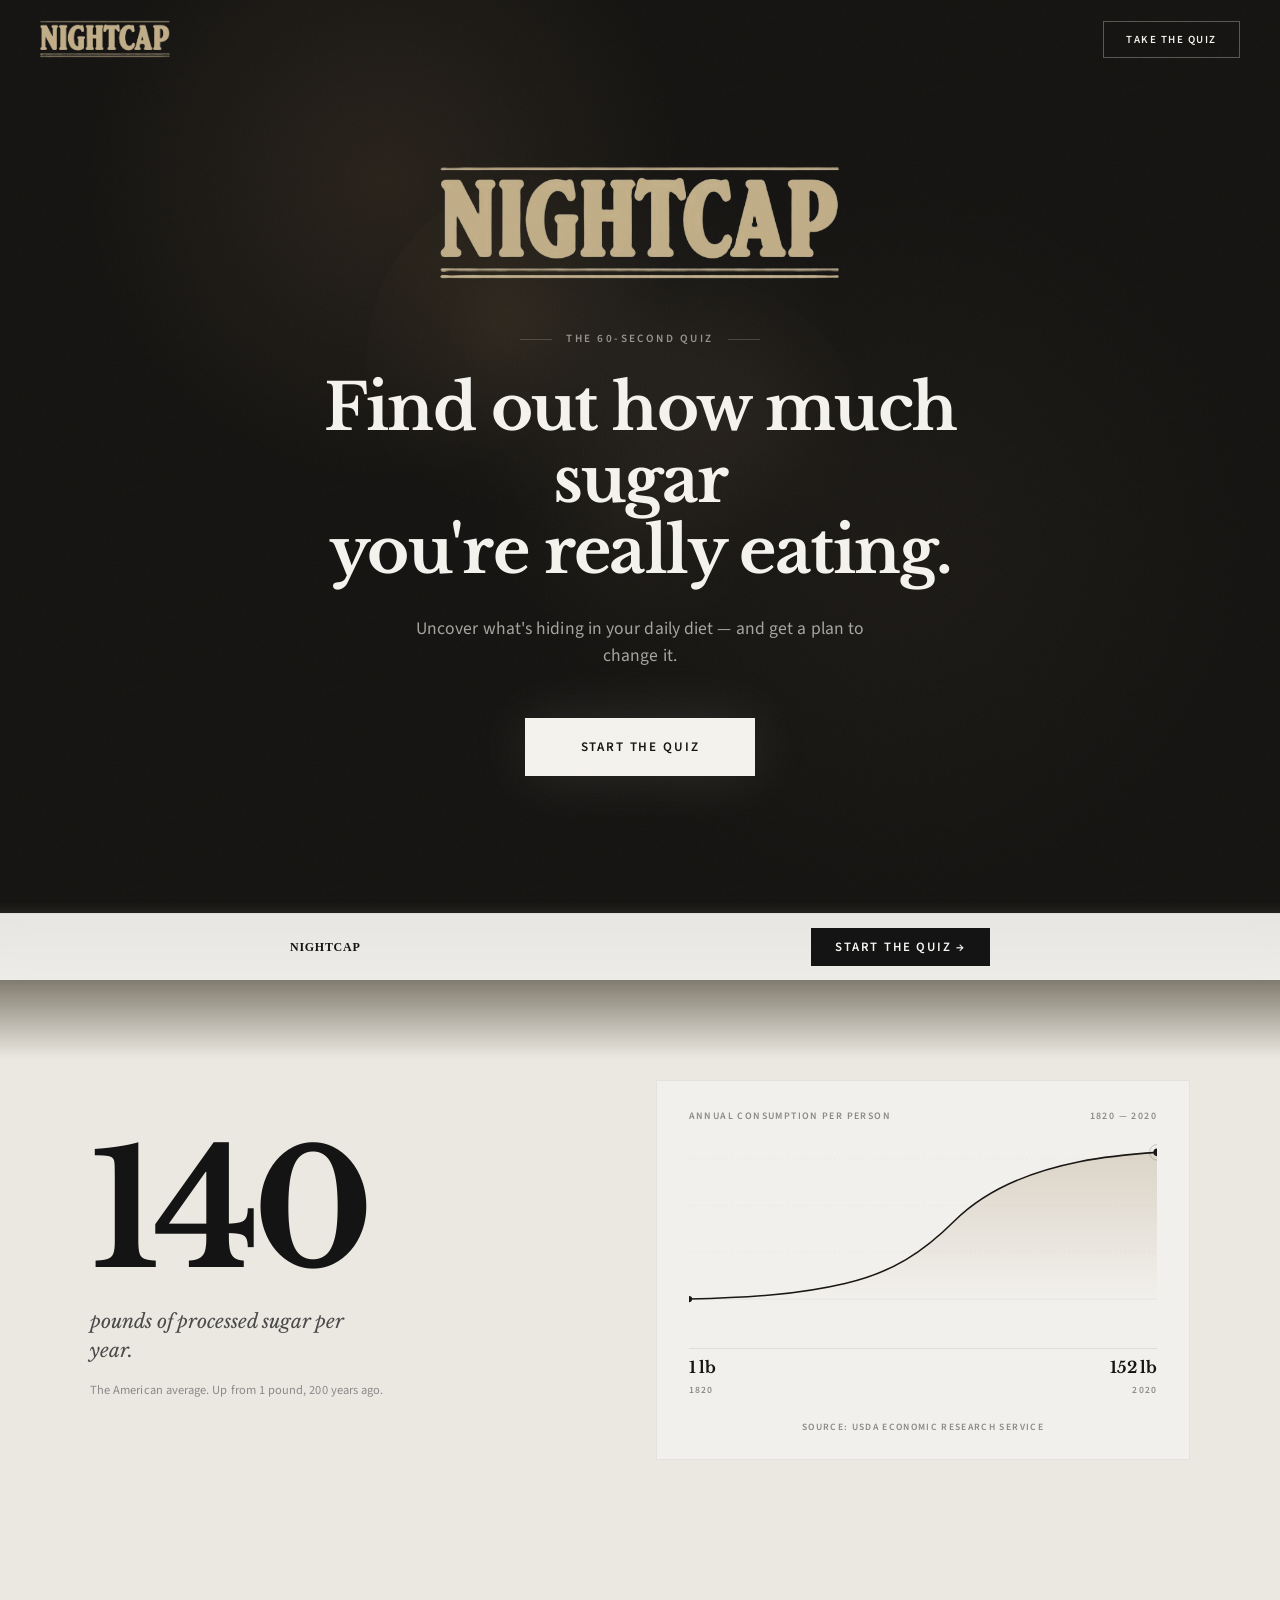
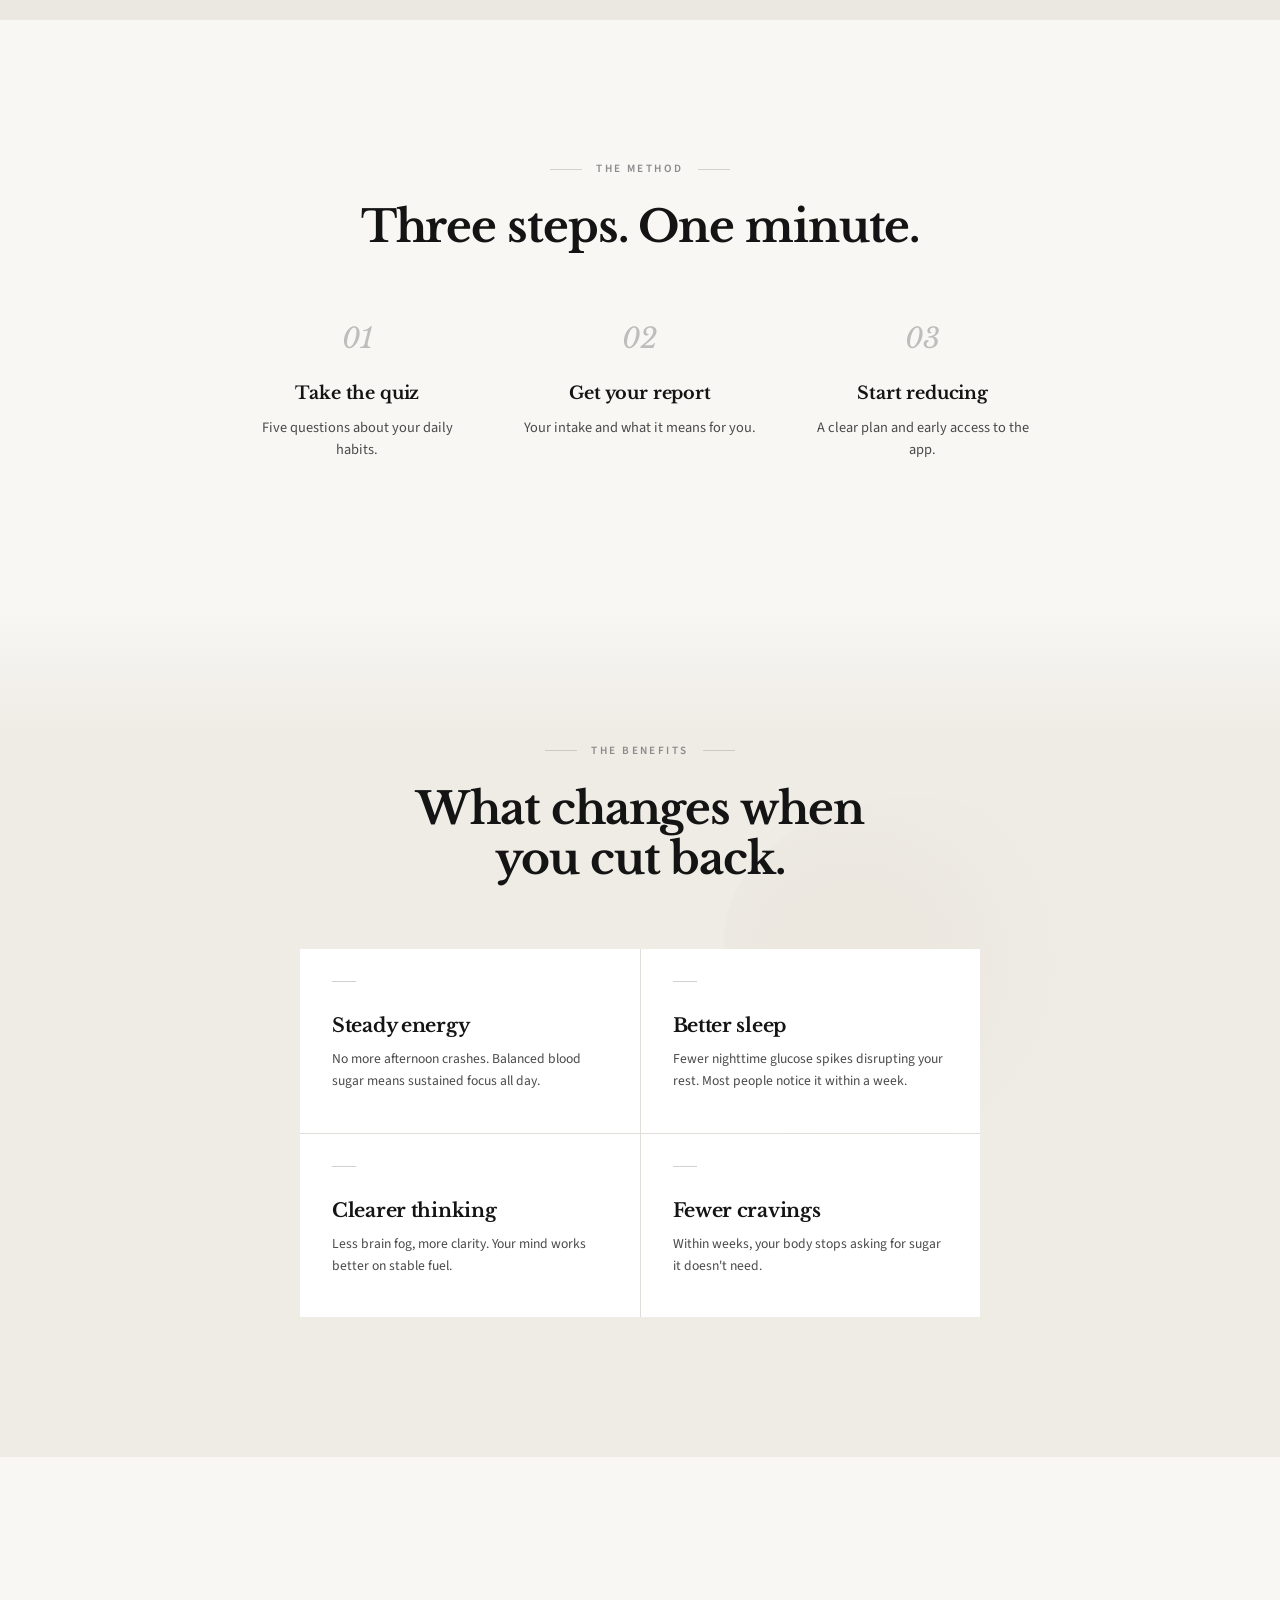
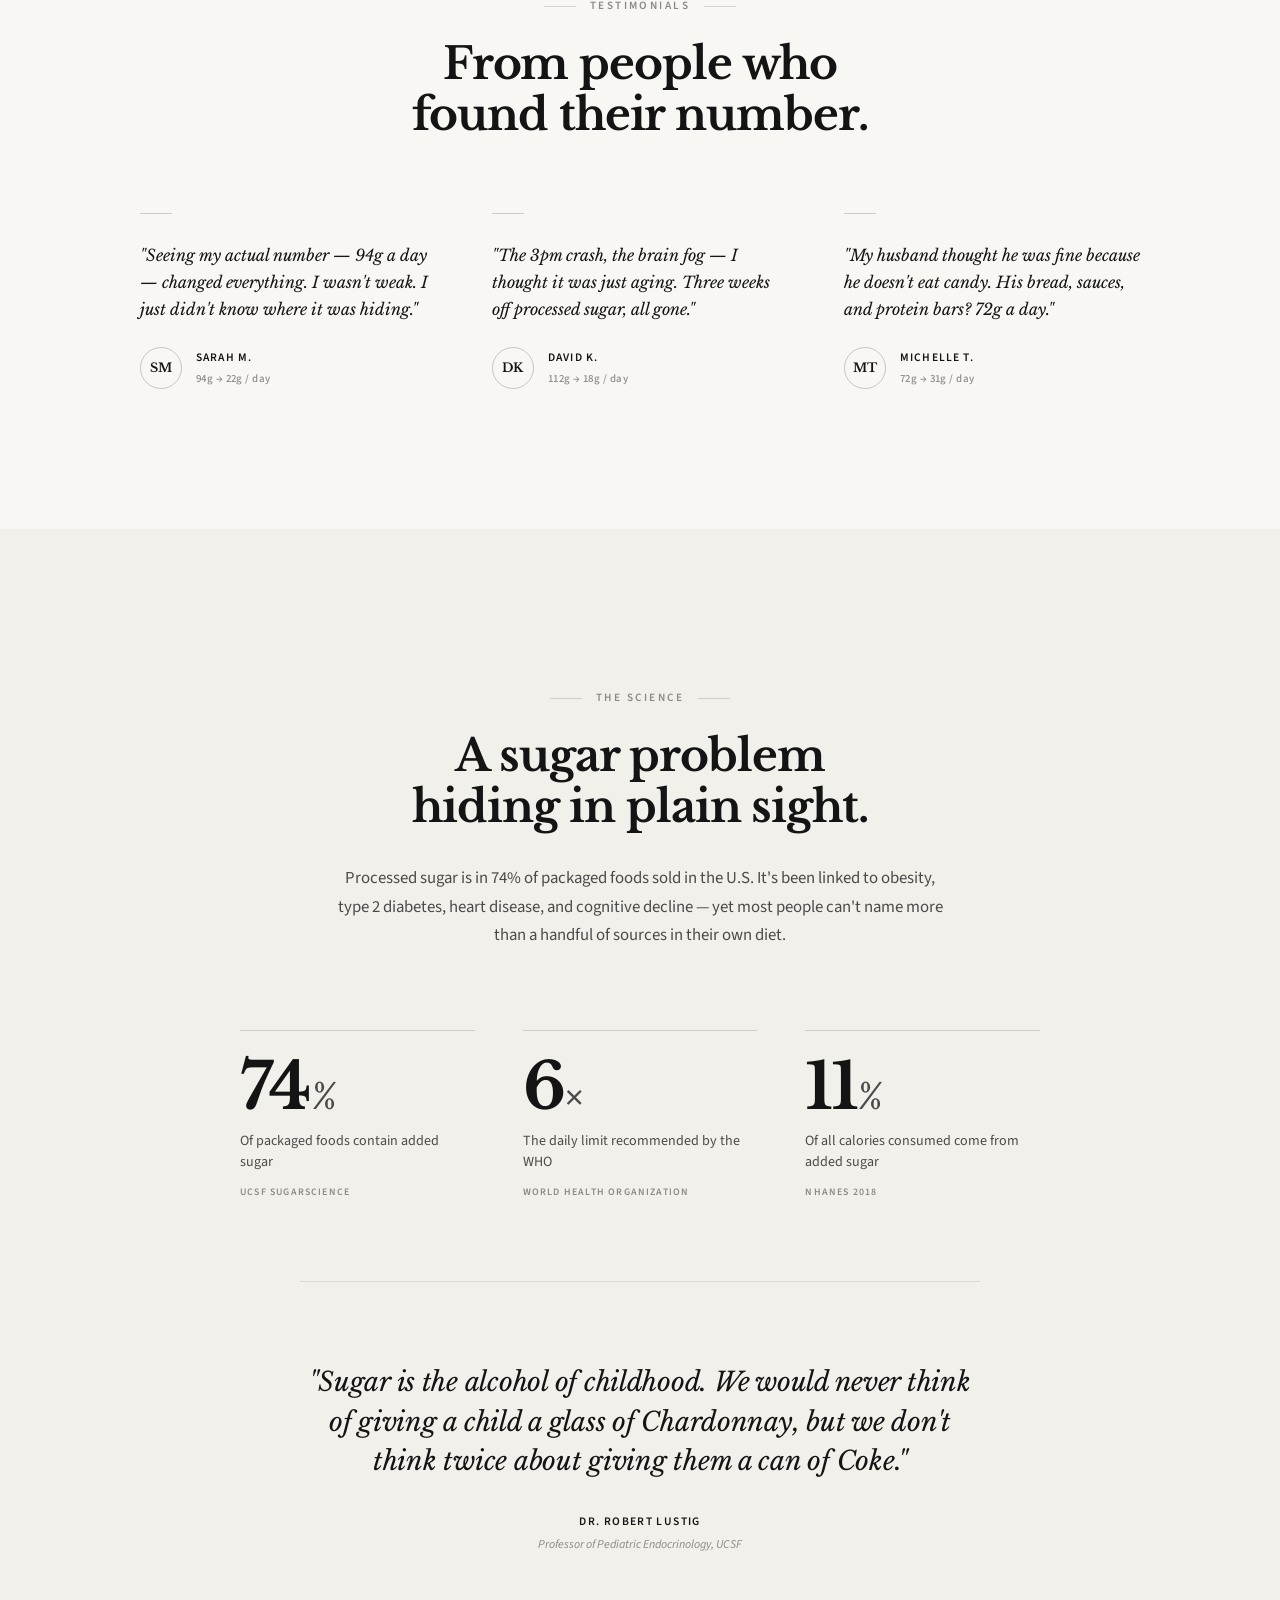
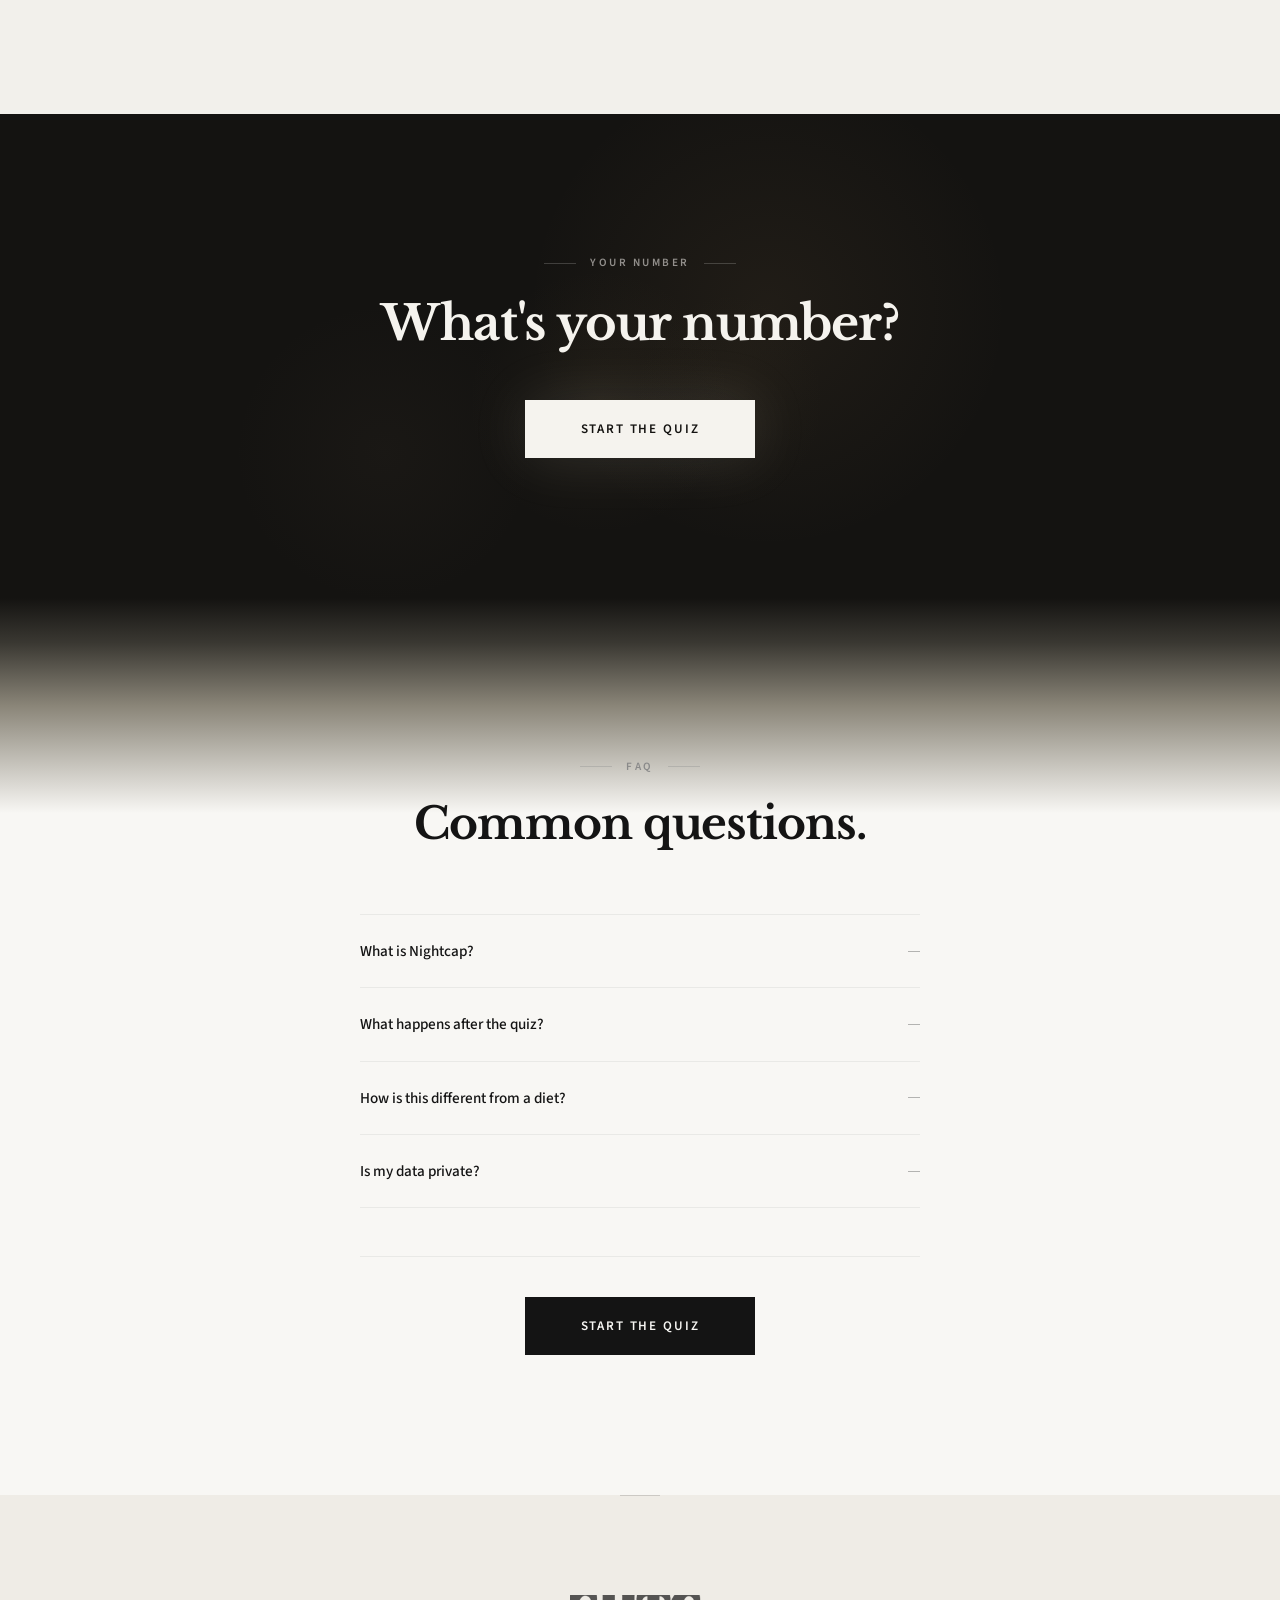
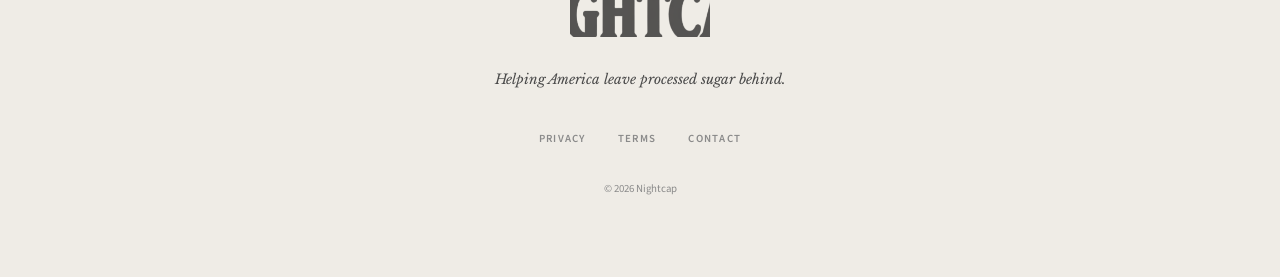
==== nightcap-preview-all-in-one.html @ ba3f039b "Major editorial upgrade — nav, science section, data viz, avatars This adds four substantial improve" ====
<!DOCTYPE html>
<html lang="en">
<head>
  <meta charset="UTF-8">
  <meta name="viewport" content="width=device-width, initial-scale=1.0, viewport-fit=cover">
  <title>Nightcap — Find Out How Much Sugar You're Really Eating</title>
  <meta name="description" content="Take a free 60-second quiz to uncover your daily sugar intake. Get a personalized report and a clear plan to reduce it.">

  <meta property="og:title" content="Nightcap — How Much Sugar Are You Really Eating?">
  <meta property="og:description" content="Take a free 60-second quiz. Get your personalized sugar report.">
  <meta property="og:type" content="website">
  <meta property="og:site_name" content="Nightcap">

  <meta name="twitter:card" content="summary_large_image">
  <meta name="twitter:title" content="Nightcap — How Much Sugar Are You Really Eating?">
  <meta name="twitter:description" content="Free 60-second quiz. Personalized sugar report.">

  <meta name="theme-color" content="#F7F6F3">

  <link rel="icon" href="data:image/svg+xml,<svg xmlns='http://www.w3.org/2000/svg' viewBox='0 0 100 100'><rect fill='%23141311' width='100' height='100' rx='16'/><text x='50' y='68' text-anchor='middle' fill='%23C8B078' font-family='Georgia' font-size='52' font-weight='700'>N</text></svg>">
  <link rel="preconnect" href="https://fonts.googleapis.com">
  <link rel="preconnect" href="https://fonts.gstatic.com" crossorigin>
  <link href="https://fonts.googleapis.com/css2?family=Libre+Baskerville:ital,wght@0,400;0,700;1,400&family=Source+Sans+3:wght@300;400;500;600;700&display=swap" rel="stylesheet">

  <style>
/* ==========================================================================
   Nightcap Waitlist Landing Page — Styles v2 (World-Class Edition)
   ========================================================================== */

/* ---------- Reset & Base ---------- */
*, *::before, *::after {
  box-sizing: border-box;
  margin: 0;
  padding: 0;
}

:root {
  /* Premium wellness palette — refined */
  --nc-bg: #F7F6F3;
  --nc-bg-warm: #F0EDE7;
  --nc-bg-card: #FFFFFF;
  --nc-bg-card-hover: #FAFAF8;
  --nc-surface: #EBE8E2;
  --nc-primary: #141414;
  --nc-primary-light: #2C2C2C;
  --nc-primary-dark: #080808;
  --nc-accent: #1D5C2E;
  --nc-accent-hover: #27723A;
  --nc-accent-light: #E5F0E8;
  --nc-text: #141414;
  --nc-text-muted: #4A4A4A;
  --nc-text-dim: #8A8A8A;
  --nc-error: #C44B4B;
  --nc-success: #1D5C2E;
  --nc-border: rgba(0, 0, 0, 0.06);
  --nc-border-strong: rgba(0, 0, 0, 0.1);
  --nc-radius: 8px;
  --nc-radius-lg: 14px;
  --nc-font: 'Source Sans 3', -apple-system, BlinkMacSystemFont, sans-serif;
  --nc-font-display: 'Libre Baskerville', Georgia, serif;
  --nc-spring: cubic-bezier(0.16, 1, 0.3, 1);
  --nc-transition: 0.25s cubic-bezier(0.4, 0, 0.2, 1);
  --nc-shadow-sm: 0 1px 2px rgba(0,0,0,0.04);
  --nc-shadow-md: 0 4px 12px rgba(0,0,0,0.05), 0 1px 3px rgba(0,0,0,0.03);
  --nc-shadow-lg: 0 12px 40px rgba(0,0,0,0.07), 0 2px 6px rgba(0,0,0,0.03);
}

html {
  scroll-behavior: smooth;
  -webkit-tap-highlight-color: transparent;
  -webkit-text-size-adjust: 100%;
  text-size-adjust: 100%;
}

body {
  font-family: var(--nc-font);
  font-weight: 400;
  background: #F8F7F4;
  color: var(--nc-text);
  line-height: 1.6;
  letter-spacing: 0;
  -webkit-font-smoothing: antialiased;
  -moz-osx-font-smoothing: grayscale;
  overflow-x: hidden;
}

/* Global grain texture via SVG filter */
body::after {
  content: '';
  position: fixed;
  inset: 0;
  pointer-events: none;
  z-index: 9998;
  opacity: 0.035;
  background: url("data:image/svg+xml,%3Csvg xmlns='http://www.w3.org/2000/svg' width='300' height='300'%3E%3Cfilter id='n'%3E%3CfeTurbulence type='fractalNoise' baseFrequency='0.8' numOctaves='4' stitchTiles='stitch'/%3E%3C/filter%3E%3Crect width='300' height='300' filter='url(%23n)'/%3E%3C/svg%3E");
  background-size: 200px 200px;
}
/* ---------- Skip Link (A11y) ---------- */
.nc-skip-link {
  position: absolute;
  top: -100%;
  left: 16px;
  z-index: 9999;
  padding: 12px 24px;
  background: var(--nc-primary);
  color: var(--nc-bg);
  border-radius: var(--nc-radius);
  font-weight: 600;
  text-decoration: none;
}

.nc-skip-link:focus {
  top: 16px;
}

/* ---------- Utility ---------- */
/* ---------- Top Nav ---------- */
.nc-nav {
  position: fixed;
  top: 0;
  left: 0;
  right: 0;
  z-index: 9500;
  padding: 20px 40px;
  padding-top: max(20px, env(safe-area-inset-top, 0px));
  transition: background 0.3s var(--nc-transition), border-color 0.3s var(--nc-transition);
  background: transparent;
  border-bottom: 1px solid transparent;
}

.nc-nav.is-scrolled {
  background: rgba(20, 19, 17, 0.85);
  backdrop-filter: blur(20px) saturate(1.4);
  -webkit-backdrop-filter: blur(20px) saturate(1.4);
  border-bottom-color: rgba(245, 243, 238, 0.06);
}

.nc-nav__inner {
  max-width: 1200px;
  margin: 0 auto;
  display: flex;
  align-items: center;
  justify-content: space-between;
  gap: 16px;
}

.nc-nav__logo {
  width: 130px;
  aspect-ratio: 645 / 190;
  background-image: url('public/images/dark-text-logo.png');
  background-size: 317.5% auto;
  background-position: center center;
  background-repeat: no-repeat;
}

.nc-nav__cta {
  display: inline-flex;
  align-items: center;
  padding: 10px 22px;
  background: transparent;
  color: #F5F3EE;
  border: 1px solid rgba(245, 243, 238, 0.3);
  border-radius: 0;
  font-family: var(--nc-font);
  font-size: 0.68rem;
  font-weight: 600;
  letter-spacing: 0.14em;
  text-transform: uppercase;
  cursor: pointer;
  transition: all var(--nc-transition);
}

.nc-nav__cta:hover {
  background: #F5F3EE;
  color: #141311;
  border-color: #F5F3EE;
}

.nc-nav.is-scrolled .nc-nav__cta {
  border-color: rgba(245, 243, 238, 0.35);
}

.nc-nav.is-scrolled .nc-nav__cta:hover {
  background: #F5F3EE;
  color: #141311;
}

@media (max-width: 600px) {
  .nc-nav {
    padding: 16px 24px;
    padding-top: max(16px, env(safe-area-inset-top, 0px));
  }

  .nc-nav__logo {
    width: 100px;
  }

  .nc-nav__cta {
    padding: 8px 16px;
    font-size: 0.62rem;
    letter-spacing: 0.12em;
  }
}

/* ---------- Editorial Eyebrow Label ---------- */
.nc-eyebrow {
  font-family: var(--nc-font);
  font-size: 0.7rem;
  font-weight: 600;
  letter-spacing: 0.22em;
  text-transform: uppercase;
  color: var(--nc-text-dim);
  margin-bottom: 1.5rem;
  display: flex;
  align-items: center;
  justify-content: center;
  gap: 14px;
}

.nc-eyebrow::before,
.nc-eyebrow::after {
  content: '';
  width: 32px;
  height: 1px;
  background: currentColor;
  opacity: 0.35;
}

.nc-eyebrow--light {
  color: rgba(245, 243, 238, 0.55);
}

.nc-sr-only {
  position: absolute;
  width: 1px;
  height: 1px;
  padding: 0;
  margin: -1px;
  overflow: hidden;
  clip: rect(0, 0, 0, 0);
  white-space: nowrap;
  border: 0;
}

.nc-logo--sm .nc-logo__lines::before,
.nc-logo--sm .nc-logo__lines::after {
  height: 1px;
}

/* ---------- Buttons ---------- */
.nc-btn {
  display: inline-flex;
  align-items: center;
  justify-content: center;
  gap: 10px;
  padding: 14px 32px;
  border: none;
  border-radius: 0;
  font-family: var(--nc-font);
  font-size: 0.72rem;
  font-weight: 600;
  letter-spacing: 0.14em;
  text-transform: uppercase;
  cursor: pointer;
  transition: all var(--nc-transition);
  text-decoration: none;
  position: relative;
}

.nc-btn--primary {
  background: var(--nc-primary);
  color: #F7F6F3;
  padding: 20px 56px;
  font-size: 0.82rem;
  font-weight: 600;
  letter-spacing: 0.14em;
}

.nc-btn--primary:hover:not(:disabled) {
  background: var(--nc-primary-light);
  transform: translateY(-1px);
  box-shadow: 0 4px 20px rgba(0, 0, 0, 0.12);
}

.nc-btn--primary:active:not(:disabled) {
  transform: translateY(0);
}

.nc-btn--primary:disabled {
  opacity: 0.5;
  cursor: not-allowed;
}

.nc-btn--primary:focus-visible {
  outline: 2px solid var(--nc-primary);
  outline-offset: 3px;
}

.nc-btn--outline {
  background: transparent;
  color: var(--nc-primary);
  border: 1px solid var(--nc-border-strong);
}

.nc-btn--outline:hover {
  background: var(--nc-bg-warm);
  border-color: var(--nc-primary);
}

.nc-btn--outline:focus-visible {
  outline: 2px solid var(--nc-accent);
  outline-offset: 3px;
}

.nc-btn--full {
  width: 100%;
}

.nc-btn--sm {
  padding: 10px 24px;
  font-size: 0.8rem;
}

/* ---------- Hero ---------- */
.nc-hero {
  position: relative;
  min-height: 100vh;
  min-height: 100dvh;
  display: flex;
  align-items: center;
  justify-content: center;
  padding: 160px 40px 120px;
  overflow: hidden;
  background: #141311;
  color: #F5F3EE;
}

/* Gradient orbs — visible atmospheric depth */
.nc-hero::before {
  content: '';
  position: absolute;
  inset: 0;
  background:
    radial-gradient(circle 500px at 30% 20%, rgba(180, 140, 90, 0.12) 0%, transparent 60%),
    radial-gradient(circle 600px at 70% 60%, rgba(120, 100, 80, 0.08) 0%, transparent 60%),
    radial-gradient(circle 400px at 50% 40%, rgba(200, 180, 150, 0.06) 0%, transparent 50%);
  pointer-events: none;
  z-index: 0;
}

@media (max-width: 768px) {
  .nc-hero {
    min-height: auto;
    padding: 120px 32px 80px;
  }
}

/* Hero botanical illustration */
.nc-hero__illus {
  position: absolute;
  top: 50%;
  left: 50%;
  transform: translate(-50%, -50%);
  width: min(900px, 120vw);
  height: auto;
  z-index: 0;
  animation: nc-floatOrganic 25s ease-in-out infinite alternate;
}

@keyframes nc-floatOrganic {
  0% { transform: translate(-50%, -50%) rotate(0deg) scale(1); }
  100% { transform: translate(-50%, -50%) rotate(3deg) scale(1.05); }
}

.nc-hero__content {
  position: relative;
  z-index: 1;
  text-align: center;
  max-width: 680px;
  animation: nc-heroEntrance 1.2s var(--nc-spring);
}

@keyframes nc-heroEntrance {
  from { opacity: 0; transform: translateY(20px); }
  to { opacity: 1; transform: translateY(0); }
}

.nc-hero__title {
  font-family: var(--nc-font-display);
  font-size: clamp(2.5rem, 6vw, 4rem);
  font-weight: 700;
  line-height: 1.12;
  letter-spacing: -0.025em;
  color: #F5F3EE;
  margin-bottom: 1.75rem;
  position: relative;
  max-width: 680px;
  margin-left: auto;
  margin-right: auto;
}

.nc-hero__subtitle {
  font-size: 1.1rem;
  font-weight: 400;
  color: rgba(245, 243, 238, 0.65);
  max-width: 460px;
  margin: 0 auto 3rem;
  line-height: 1.55;
  letter-spacing: 0.005em;
}

/* Hero logo — background-image on an aspect-ratio div crops the
   transparent padding perfectly. The PNG is 2048x2048 with content
   centered at 645x190 pixels, so we use background-size: 317.5% to
   scale the full image such that the content fills the container. */
.nc-hero__logo-img {
  display: block;
  width: clamp(260px, 32vw, 400px);
  aspect-ratio: 645 / 190;
  margin: 0 auto 3rem;
  background-image: url('public/images/dark-text-logo.png');
  background-size: 317.5% auto;
  background-position: center center;
  background-repeat: no-repeat;
}

/* Footer logo image */
.nc-footer__logo-img {
  display: block;
  width: 140px;
  aspect-ratio: 645 / 190;
  margin: 0 auto 2rem;
  background-image: url('public/images/black-logo.png');
  background-size: 317.5% auto;
  background-position: center center;
  background-repeat: no-repeat;
  opacity: 0.75;
}

/* Hero CTA inverted */
.nc-hero .nc-btn--primary {
  background: #F5F3EE;
  color: #141311;
  box-shadow: 0 0 60px rgba(245, 243, 238, 0.1);
}
.nc-hero .nc-btn--primary:hover:not(:disabled) {
  background: #FFFFFF;
  box-shadow: 0 0 80px rgba(255, 255, 255, 0.15);
}

/* ---------- Quiz ---------- */
.nc-quiz {
  display: none;
  padding: 60px 32px 100px;
  min-height: 100vh;
  min-height: 100dvh;
  align-items: center;
  justify-content: center;
}

.nc-quiz.active {
  display: flex;
  animation: nc-fadeInUp 0.6s cubic-bezier(0.16, 1, 0.3, 1);
}

.nc-quiz__container {
  max-width: 560px;
  width: 100%;
}
.nc-quiz__dots {
  display: flex;
  justify-content: center;
  gap: 8px;
  margin-bottom: 3rem;
}

.nc-quiz__dot {
  width: 16px;
  height: 2px;
  border-radius: 0;
  background: var(--nc-text);
  opacity: 0.12;
  transition: all var(--nc-transition);
}

.nc-quiz__dot.active {
  opacity: 0.6;
  width: 24px;
}

.nc-quiz__dot.completed {
  opacity: 0.3;
}

/* Steps */
.nc-quiz__step {
  display: none;
  animation: nc-fadeInUp 0.4s ease-out;
}

.nc-quiz__step.active {
  display: block;
  animation: nc-fadeInUp 0.6s cubic-bezier(0.16, 1, 0.3, 1);
}

.nc-quiz__step.active .nc-quiz__options {
  animation: nc-fadeInUp 0.6s cubic-bezier(0.16, 1, 0.3, 1) 0.1s both;
}

@keyframes nc-fadeInUp {
  from {
    opacity: 0;
    transform: translateY(20px);
  }
  to {
    opacity: 1;
    transform: translateY(0);
  }
}

@keyframes nc-slideOutLeft {
  from { opacity: 1; transform: translateX(0); }
  to { opacity: 0; transform: translateX(-30px); }
}

.nc-quiz__back {
  display: inline-flex;
  align-items: center;
  gap: 4px;
  margin-top: 1.5rem;
  padding: 8px 0;
  background: none;
  border: none;
  color: var(--nc-text-dim);
  font-family: var(--nc-font);
  font-size: 0.85rem;
  font-weight: 500;
  cursor: pointer;
  transition: all var(--nc-transition);
  opacity: 0;
  transform: translateY(5px);
}

.nc-quiz__back.visible {
  opacity: 1;
  transform: translateY(0);
}

.nc-quiz__back:hover {
  color: var(--nc-text);
}

.nc-quiz__almost {
  font-size: 0.65rem;
  font-weight: 600;
  text-transform: uppercase;
  letter-spacing: 0.18em;
  color: var(--nc-text-dim);
  margin-bottom: 1rem;
}

.nc-quiz__question {
  font-family: var(--nc-font-display);
  font-size: clamp(1.5rem, 3.5vw, 2rem);
  font-weight: 400;
  letter-spacing: -0.02em;
  margin-bottom: 0.75rem;
  line-height: 1.3;
}

.nc-quiz__helper {
  font-size: 0.85rem;
  font-weight: 400;
  color: var(--nc-text-dim);
  margin-bottom: 2.25rem;
  line-height: 1.5;
}

/* Options */
.nc-quiz__options {
  display: flex;
  flex-direction: column;
  gap: 8px;
}

.nc-quiz__option {
  display: flex;
  align-items: center;
  justify-content: space-between;
  gap: 20px;
  padding: 18px 24px;
  background: var(--nc-bg-card);
  border: none;
  border-radius: 0;
  cursor: pointer;
  transition: all var(--nc-transition);
  text-align: left;
  font-family: var(--nc-font);
  font-size: 0.88rem;
  font-weight: 400;
  color: var(--nc-text);
  width: 100%;
  box-shadow: var(--nc-shadow-sm);
}

.nc-quiz__option:hover {
  box-shadow: var(--nc-shadow-md);
  transform: translateY(-1px);
}

.nc-quiz__option:focus-visible {
  outline: 2px solid var(--nc-primary-light);
  outline-offset: 2px;
}

.nc-quiz__option.selected {
  background: var(--nc-primary);
  border-color: var(--nc-primary);
  color: #F7F6F3;
  animation: nc-optionSelect 0.3s cubic-bezier(0.16, 1, 0.3, 1);
}

@keyframes nc-optionSelect {
  0% { transform: scale(1); }
  50% { transform: scale(1.02); }
  100% { transform: scale(1); }
}

.nc-quiz__option.selected .nc-quiz__option-sugar {
  color: rgba(255, 255, 255, 0.8);
}

.nc-quiz__option-label {
  flex: 1;
  font-weight: 500;
  letter-spacing: -0.005em;
}

.nc-quiz__option-sugar {
  font-size: 0.7rem;
  font-weight: 600;
  color: var(--nc-text-dim);
  white-space: nowrap;
  font-variant-numeric: tabular-nums;
  text-transform: uppercase;
  letter-spacing: 0.06em;
}

/* Back button */

/* ---------- Signup ---------- */
.nc-signup {
  display: none;
  padding: 80px 32px 100px;
  min-height: 100vh;
  align-items: center;
  justify-content: center;
}

.nc-signup.active {
  display: flex;
  animation: nc-fadeInUp 0.6s cubic-bezier(0.16, 1, 0.3, 1);
}

.nc-signup__container {
  max-width: 480px;
  width: 100%;
}

.nc-signup__card {
  background: var(--nc-bg-card);
  border: none;
  border-radius: 0;
  padding: 2.5rem 2rem;
  box-shadow: var(--nc-shadow-lg);
}

.nc-signup__header {
  text-align: center;
  margin-bottom: 2rem;
}

/* Signup teaser */
.nc-signup__teaser {
  text-align: center;
  margin-bottom: 2rem;
  padding-bottom: 2rem;
  border-bottom: 1px solid var(--nc-border);
}

.nc-signup__teaser-label {
  font-size: 0.65rem;
  font-weight: 600;
  text-transform: uppercase;
  letter-spacing: 0.2em;
  color: var(--nc-text-dim);
  margin-bottom: 0.5rem;
}

.nc-signup__teaser-number {
  font-family: var(--nc-font-display);
  font-size: 3rem;
  font-weight: 700;
  letter-spacing: -0.03em;
  line-height: 1;
  color: var(--nc-text);
  margin: 0;
  animation: nc-numberLand 0.6s cubic-bezier(0.34, 1.56, 0.64, 1) forwards;
}

.nc-signup__teaser-sub {
  font-size: 0.82rem;
  font-weight: 500;
  color: var(--nc-text-dim);
  margin-top: 0.25rem;
}

.nc-signup__title {
  font-family: var(--nc-font-display);
  font-size: clamp(1.4rem, 3vw, 1.65rem);
  font-weight: 400;
  letter-spacing: -0.015em;
  margin-bottom: 1rem;
  line-height: 1.3;
}

/* Form Elements */
.nc-form-group {
  margin-bottom: 1.5rem;
}

.nc-input {
  width: 100%;
  padding: 16px 18px;
  background: transparent;
  border: none;
  border-bottom: 1px solid rgba(0, 0, 0, 0.12);
  border-radius: 0;
  font-family: var(--nc-font);
  font-size: 0.95rem;
  color: var(--nc-text);
  transition: all var(--nc-transition);
  outline: none;
}

.nc-input::placeholder {
  color: var(--nc-text-dim);
  font-weight: 400;
}

.nc-input:focus {
  border-bottom-color: var(--nc-primary);
  background: transparent;
  box-shadow: none;
}

.nc-input.error {
  border-bottom-color: var(--nc-error);
  animation: nc-shake 0.4s ease-out;
}

.nc-input.valid {
  border-bottom-color: var(--nc-success);
}

@keyframes nc-shake {
  0%, 100% { transform: translateX(0); }
  20% { transform: translateX(-6px); }
  40% { transform: translateX(6px); }
  60% { transform: translateX(-4px); }
  80% { transform: translateX(4px); }
}

.nc-input-error {
  display: block;
  font-size: 0.8rem;
  color: var(--nc-error);
  margin-top: 4px;
  min-height: 1.2em;
  transition: opacity var(--nc-transition);
}

/* Spinner */
.nc-spinner {
  display: inline-block;
  width: 16px;
  height: 16px;
  border: 2px solid rgba(255, 255, 255, 0.3);
  border-top-color: #FFFFFF;
  border-radius: 50%;
  animation: nc-spin 0.6s linear infinite;
}

@keyframes nc-spin {
  to { transform: rotate(360deg); }
}

/* ---------- Results ---------- */
.nc-results {
  display: none;
  padding: 100px 32px 120px;
  min-height: 100vh;
}

.nc-results.active {
  display: block;
  animation: nc-fadeInUp 0.8s cubic-bezier(0.16, 1, 0.3, 1);
}

.nc-results__container {
  max-width: 520px;
  margin: 0 auto;
}

.nc-results__report {
  text-align: center;
  margin-bottom: 2.5rem;
  padding-bottom: 2.5rem;
  border-bottom: 1px solid var(--nc-border);
}

.nc-results__your-label {
  font-family: var(--nc-font);
  font-size: 0.65rem;
  font-weight: 600;
  text-transform: uppercase;
  letter-spacing: 0.2em;
  color: var(--nc-text-dim);
  margin-bottom: 0.75rem;
}

.nc-results__big-number {
  font-family: var(--nc-font-display);
  font-size: clamp(4rem, 11vw, 6rem);
  font-weight: 700;
  letter-spacing: -0.035em;
  line-height: 1;
  color: var(--nc-text);
  margin-bottom: 0.5rem;
  animation: nc-numberLand 0.8s cubic-bezier(0.34, 1.56, 0.64, 1) forwards;
}

@keyframes nc-numberLand {
  from { opacity: 0; transform: scale(0.85); }
  to { opacity: 1; transform: scale(1); }
}

.nc-results__big-number-unit {
  font-size: 0.4em;
  font-weight: 400;
  vertical-align: baseline;
  color: var(--nc-text-muted);
  margin-left: 0.1em;
}

.nc-results__big-label {
  font-size: 0.72rem;
  font-weight: 600;
  color: var(--nc-text-dim);
  margin-bottom: 2.5rem;
  letter-spacing: 0.12em;
  text-transform: uppercase;
}

/* Ring */

.nc-results__title {
  font-family: var(--nc-font-display);
  font-size: clamp(1.5rem, 3.5vw, 1.85rem);
  font-weight: 700;
  letter-spacing: -0.02em;
  line-height: 1.25;
  margin-bottom: 0.75rem;
}

.nc-results__subtitle {
  color: var(--nc-text-muted);
  font-size: 0.95rem;
  font-weight: 400;
  line-height: 1.7;
  max-width: 480px;
  margin: 0 auto;
}
/* CTA Card */

.nc-results__cta-note {
  font-size: 0.8rem;
  color: var(--nc-accent);
  margin-top: 10px;
}

/* Referral Card */

.nc-referral-socials {
  display: flex;
  justify-content: center;
  gap: 2rem;
  flex-wrap: wrap;
}

.nc-referral-socials__btn {
  display: inline-flex;
  align-items: center;
  gap: 8px;
  padding: 8px 0;
  border: none;
  border-bottom: 1px solid rgba(0, 0, 0, 0.12);
  background: transparent;
  color: var(--nc-text);
  font-family: var(--nc-font);
  font-size: 0.72rem;
  font-weight: 600;
  letter-spacing: 0.12em;
  text-transform: uppercase;
  cursor: pointer;
  transition: all var(--nc-transition);
}

.nc-referral-socials__btn svg {
  flex-shrink: 0;
  opacity: 0.5;
}

.nc-referral-socials__btn:hover {
  border-bottom-color: var(--nc-primary);
}

.nc-referral-socials__btn:hover svg {
  opacity: 0.8;
}

/* ---------- Toast ---------- */
.nc-toast-container {
  position: fixed;
  top: 24px;
  right: 24px;
  z-index: 10000;
  display: flex;
  flex-direction: column;
  gap: 8px;
  pointer-events: none;
}

.nc-toast {
  display: flex;
  align-items: center;
  gap: 10px;
  padding: 14px 20px;
  background: var(--nc-bg-card);
  border: 1px solid var(--nc-border);
  border-radius: 0;
  box-shadow: var(--nc-shadow-lg);
  font-size: 0.85rem;
  color: var(--nc-text);
  pointer-events: auto;
  animation: nc-toastIn 0.35s ease-out;
  max-width: 360px;
}

.nc-toast--success {
  border-color: rgba(0, 0, 0, 0.06);
}

.nc-toast--success .nc-toast__icon {
  color: var(--nc-success);
}

.nc-toast.exiting {
  animation: nc-toastOut 0.3s ease-in forwards;
}

@keyframes nc-toastIn {
  from { opacity: 0; transform: translateX(30px); }
  to { opacity: 1; transform: translateX(0); }
}

@keyframes nc-toastOut {
  from { opacity: 1; transform: translateX(0); }
  to { opacity: 0; transform: translateX(30px); }
}

/* ---------- Footer ---------- */
.nc-footer {
  padding: 100px 40px 80px;
  border-top: none;
  text-align: center;
  background: #EFECE6;
  position: relative;
}

.nc-footer::before {
  content: '';
  position: absolute;
  top: 0;
  left: 50%;
  transform: translateX(-50%);
  width: 40px;
  height: 1px;
  background: rgba(0, 0, 0, 0.15);
}

.nc-footer__container {
  max-width: 520px;
  margin: 0 auto;
}

.nc-footer .nc-logo {
  margin-bottom: 1.75rem;
}

.nc-footer__tagline {
  font-family: var(--nc-font-display);
  font-size: 0.85rem;
  font-weight: 400;
  font-style: italic;
  color: var(--nc-text-muted);
  margin-bottom: 2.5rem;
}

.nc-footer__links {
  display: flex;
  justify-content: center;
  gap: 32px;
  margin-bottom: 2rem;
}

.nc-footer__links a {
  font-size: 0.68rem;
  font-weight: 600;
  color: var(--nc-text-dim);
  text-decoration: none;
  letter-spacing: 0.12em;
  text-transform: uppercase;
  transition: color var(--nc-transition);
}

.nc-footer__links a:hover {
  color: var(--nc-text);
}

.nc-footer__links a:focus-visible {
  outline: 2px solid var(--nc-primary-light);
  outline-offset: 2px;
}

.nc-footer__legal {
  font-size: 0.68rem;
  font-weight: 400;
  color: var(--nc-text-dim);
  margin-top: 2rem;
}

/* ---------- Scroll Reveal ---------- */
.nc-reveal {
  opacity: 0;
  transform: translateY(32px);
  transition: opacity 1s cubic-bezier(0.16, 1, 0.3, 1), transform 1s cubic-bezier(0.16, 1, 0.3, 1);
}

.nc-reveal.visible {
  opacity: 1;
  transform: translateY(0);
}

.nc-reveal--delay-1 { transition-delay: 0.12s; }
.nc-reveal--delay-2 { transition-delay: 0.24s; }
.nc-reveal--delay-3 { transition-delay: 0.36s; }
.nc-reveal--delay-4 { transition-delay: 0.48s; }

/* ---------- Pre-commitment ---------- */
.nc-precommit {
  display: none;
  min-height: 100vh;
  align-items: center;
  justify-content: center;
  padding: 40px 32px;
  text-align: center;
}

.nc-precommit.active {
  display: flex;
  animation: nc-fadeInUp 0.5s ease-out;
}

.nc-precommit__container {
  max-width: 480px;
}

.nc-precommit__question {
  font-family: var(--nc-font-display);
  font-size: clamp(1.65rem, 4vw, 2.25rem);
  font-weight: 700;
  letter-spacing: -0.025em;
  line-height: 1.25;
  margin-bottom: 3rem;
}

.nc-precommit__actions {
  display: flex;
  flex-direction: column;
  align-items: center;
  gap: 1rem;
}

.nc-precommit__no {
  background: none;
  border: none;
  font-family: var(--nc-font);
  font-size: 0.82rem;
  font-weight: 500;
  color: var(--nc-text-dim);
  cursor: pointer;
  padding: 8px;
  transition: color var(--nc-transition);
}

.nc-precommit__no:hover {
  color: var(--nc-text-muted);
}

/* ---------- Benefits Grid ---------- */
.nc-benefits {
  padding: 140px 40px;
  text-align: center;
  position: relative;
  background:
    linear-gradient(180deg, #F8F7F4, #EFECE6 15%),
    radial-gradient(circle 500px at 80% 40%, rgba(220, 200, 160, 0.15) 0%, transparent 60%),
    #EFECE6;
}

.nc-benefits__bg-shape {
  position: absolute;
  right: -10%;
  top: 50%;
  transform: translateY(-50%);
  width: 60%;
  height: auto;
  z-index: 0;
  pointer-events: none;
}

.nc-benefits__container {
  position: relative;
  z-index: 1;
  max-width: 680px;
  margin: 0 auto;
}

.nc-benefits__title {
  font-family: var(--nc-font-display);
  font-size: clamp(2rem, 5vw, 2.75rem);
  font-weight: 700;
  letter-spacing: -0.025em;
  margin-bottom: 4rem;
  line-height: 1.15;
}

.nc-benefits__grid {
  display: grid;
  grid-template-columns: 1fr 1fr;
  gap: 1px;
  background: rgba(0, 0, 0, 0.06);
  overflow: hidden;
}

.nc-benefits__item {
  padding: 44px 32px 40px;
  background: var(--nc-bg-card);
  text-align: left;
  transition: background var(--nc-transition);
  position: relative;
}

.nc-benefits__item::before {
  content: '';
  position: absolute;
  top: 32px;
  left: 32px;
  width: 24px;
  height: 1px;
  background: var(--nc-text);
  opacity: 0.2;
}

.nc-benefits__item:hover {
  background: var(--nc-bg-card-hover);
}

.nc-benefits__item-title {
  font-family: var(--nc-font-display);
  font-size: 1.2rem;
  font-weight: 700;
  letter-spacing: -0.015em;
  margin-top: 20px;
  margin-bottom: 10px;
  line-height: 1.3;
}

.nc-benefits__item-desc {
  font-size: 0.85rem;
  font-weight: 400;
  color: var(--nc-text-muted);
  line-height: 1.65;
}

/* ---------- Science ---------- */
.nc-science {
  padding: 160px 40px;
  background: #F2F0EB;
  position: relative;
}

.nc-science__container {
  max-width: 880px;
  margin: 0 auto;
  text-align: center;
}

.nc-science__title {
  font-family: var(--nc-font-display);
  font-size: clamp(2rem, 5vw, 2.75rem);
  font-weight: 700;
  letter-spacing: -0.025em;
  line-height: 1.15;
  margin-bottom: 2rem;
}

.nc-science__lede {
  font-family: var(--nc-font);
  font-size: 1.05rem;
  font-weight: 400;
  line-height: 1.7;
  color: var(--nc-text-muted);
  max-width: 620px;
  margin: 0 auto 5rem;
}

.nc-science__stats {
  display: grid;
  grid-template-columns: repeat(3, 1fr);
  gap: 48px;
  max-width: 800px;
  margin: 0 auto 5rem;
  text-align: left;
}

.nc-science__stat {
  display: flex;
  flex-direction: column;
  gap: 12px;
  padding-top: 24px;
  border-top: 1px solid rgba(0, 0, 0, 0.15);
}

.nc-science__stat-num {
  font-family: var(--nc-font-display);
  font-size: clamp(3rem, 6vw, 4rem);
  font-weight: 700;
  letter-spacing: -0.04em;
  line-height: 1;
  color: var(--nc-text);
}

.nc-science__stat-unit {
  font-size: 0.55em;
  font-weight: 700;
  margin-left: 0.05em;
  color: var(--nc-text-muted);
}

.nc-science__stat-label {
  font-size: 0.88rem;
  font-weight: 400;
  color: var(--nc-text-muted);
  line-height: 1.5;
  max-width: 240px;
}

.nc-science__stat-source {
  font-size: 0.62rem;
  font-weight: 600;
  letter-spacing: 0.12em;
  text-transform: uppercase;
  color: var(--nc-text-dim);
  margin-top: auto;
}

.nc-science__pullquote {
  max-width: 680px;
  margin: 0 auto;
  padding-top: 5rem;
  border-top: 1px solid rgba(0, 0, 0, 0.1);
  text-align: center;
}

.nc-science__pullquote blockquote {
  font-family: var(--nc-font-display);
  font-size: clamp(1.25rem, 2.75vw, 1.65rem);
  font-weight: 400;
  font-style: italic;
  line-height: 1.5;
  color: var(--nc-text);
  margin: 0 0 2rem;
  letter-spacing: -0.01em;
}

.nc-science__pullquote figcaption {
  display: flex;
  flex-direction: column;
  gap: 4px;
}

.nc-science__pq-name {
  font-family: var(--nc-font);
  font-size: 0.72rem;
  font-weight: 600;
  letter-spacing: 0.12em;
  text-transform: uppercase;
  color: var(--nc-text);
}

.nc-science__pq-title {
  font-family: var(--nc-font);
  font-size: 0.75rem;
  font-weight: 400;
  font-style: italic;
  color: var(--nc-text-dim);
}

@media (max-width: 768px) {
  .nc-science__stats {
    grid-template-columns: 1fr;
    gap: 40px;
  }
}

@media (max-width: 480px) {
  .nc-science {
    padding: 100px 24px;
  }

  .nc-science__lede {
    font-size: 0.95rem;
    margin-bottom: 3.5rem;
  }

  .nc-science__stats {
    margin-bottom: 3.5rem;
  }

  .nc-science__pullquote {
    padding-top: 3rem;
  }
}

/* ---------- Mid-page CTA ---------- */
.nc-midcta {
  padding: 140px 32px;
  text-align: center;
  background: #141311;
  position: relative;
  overflow: hidden;
  color: #F5F3EE;
}

.nc-midcta::before {
  content: '';
  position: absolute;
  inset: 0;
  background:
    radial-gradient(circle 400px at 60% 40%, rgba(180, 140, 90, 0.08) 0%, transparent 60%),
    radial-gradient(circle 300px at 30% 70%, rgba(120, 100, 80, 0.06) 0%, transparent 50%);
  pointer-events: none;
}

/* Mid-CTA sugar cube illustration */
.nc-midcta__illus {
  position: absolute;
  top: 50%;
  left: 50%;
  transform: translate(-50%, -50%);
  width: min(600px, 100vw);
  height: auto;
  z-index: 0;
}

.nc-midcta__container {
  max-width: 520px;
  margin: 0 auto;
  position: relative;
  z-index: 1;
}

.nc-midcta__text {
  font-family: var(--nc-font-display);
  font-size: clamp(2rem, 5vw, 3rem);
  font-weight: 700;
  letter-spacing: -0.025em;
  line-height: 1.15;
  margin-bottom: 3rem;
  color: #F5F3EE;
}

.nc-midcta .nc-btn--primary {
  background: #F5F3EE;
  color: #141311;
  box-shadow: 0 0 60px rgba(245, 243, 238, 0.1);
}
.nc-midcta .nc-btn--primary:hover:not(:disabled) {
  background: #FFFFFF;
  box-shadow: 0 0 80px rgba(255, 255, 255, 0.15);
}

/* ---------- Social Proof ---------- */
.nc-proof {
  padding: 140px 40px;
  text-align: center;
  position: relative;
  background: #F8F7F4;
}

.nc-proof__container {
  max-width: 1000px;
  margin: 0 auto;
}

.nc-proof__title {
  font-family: var(--nc-font-display);
  font-size: clamp(2rem, 5vw, 2.75rem);
  font-weight: 700;
  letter-spacing: -0.025em;
  line-height: 1.15;
  margin-bottom: 4.5rem;
  text-align: center;
}

.nc-proof__grid {
  display: grid;
  grid-template-columns: repeat(3, 1fr);
  gap: 56px;
  text-align: left;
  max-width: 1000px;
  margin: 0 auto;
}

.nc-proof__card {
  padding: 0;
  margin: 0;
  background: transparent;
  border: none;
  display: flex;
  flex-direction: column;
  gap: 20px;
  position: relative;
  text-align: left;
}

.nc-proof__card::before {
  content: '';
  display: block;
  width: 32px;
  height: 1px;
  background: var(--nc-text);
  opacity: 0.2;
  margin-bottom: 8px;
}

.nc-proof__quote {
  font-family: var(--nc-font-display);
  font-size: 1rem;
  font-weight: 400;
  color: var(--nc-text);
  line-height: 1.7;
  font-style: italic;
  flex: 1;
  margin: 0;
}

.nc-proof__cite {
  display: flex;
  align-items: center;
  gap: 14px;
  padding-top: 4px;
}

.nc-proof__avatar {
  display: flex;
  align-items: center;
  justify-content: center;
  width: 42px;
  height: 42px;
  border-radius: 50%;
  background: transparent;
  border: 1px solid rgba(0, 0, 0, 0.2);
  font-family: var(--nc-font-display);
  font-size: 0.78rem;
  font-weight: 700;
  color: var(--nc-text);
  letter-spacing: 0.02em;
  flex-shrink: 0;
}

.nc-proof__meta {
  display: flex;
  flex-direction: column;
  gap: 2px;
}

.nc-proof__name {
  font-family: var(--nc-font);
  font-size: 0.72rem;
  font-weight: 600;
  color: var(--nc-text);
  letter-spacing: 0.1em;
  text-transform: uppercase;
}

.nc-proof__detail {
  font-family: var(--nc-font);
  font-size: 0.68rem;
  font-weight: 500;
  color: var(--nc-text-dim);
  letter-spacing: 0.04em;
  font-variant-numeric: tabular-nums;
}

/* ---------- FAQ ---------- */
.nc-faq {
  padding: 160px 40px 140px;
  position: relative;
  background:
    linear-gradient(180deg, #141311 0%, #3A3832 5%, #8A8578 12%, #F8F7F4 24%),
    #F8F7F4;
}

.nc-faq__title {
  font-family: var(--nc-font-display);
  font-size: clamp(2rem, 5vw, 2.75rem);
  font-weight: 700;
  letter-spacing: -0.025em;
  text-align: center;
  margin-bottom: 4rem;
  line-height: 1.15;
}

.nc-faq__container {
  max-width: 560px;
  margin: 0 auto;
}

.nc-faq__list {
  display: flex;
  flex-direction: column;
  gap: 0;
}

.nc-faq__item {
  background: transparent;
  border: none;
  border-bottom: 1px solid var(--nc-border);
  border-radius: 0;
  overflow: hidden;
  transition: all var(--nc-transition);
}

.nc-faq__item:first-child {
  border-top: 1px solid var(--nc-border);
}

.nc-faq__item[open] {
  padding-bottom: 4px;
}

.nc-faq__question {
  padding: 24px 0;
  font-size: 0.95rem;
  font-weight: 500;
  color: var(--nc-text);
  cursor: pointer;
  list-style: none;
  display: flex;
  align-items: center;
  justify-content: space-between;
  transition: color var(--nc-transition);
}

.nc-faq__question::-webkit-details-marker {
  display: none;
}

.nc-faq__question::after {
  content: '';
  width: 12px;
  height: 1px;
  background: var(--nc-text);
  opacity: 0.3;
  flex-shrink: 0;
  margin-left: 24px;
  transition: transform var(--nc-transition), opacity var(--nc-transition);
}

.nc-faq__item[open] .nc-faq__question::after {
  transform: rotate(90deg);
  opacity: 0.5;
}

.nc-faq__question:hover {
  color: var(--nc-primary-light);
}

.nc-faq__answer {
  padding: 0 0 20px;
  animation: nc-faqOpen 0.3s ease-out;
}

@keyframes nc-faqOpen {
  from { opacity: 0; transform: translateY(-8px); }
  to { opacity: 1; transform: translateY(0); }
}

.nc-faq__answer p {
  font-size: 0.88rem;
  font-weight: 400;
  color: var(--nc-text-muted);
  line-height: 1.75;
  margin: 0;
}

.nc-faq__cta {
  text-align: center;
  margin-top: 3rem;
  padding-top: 2.5rem;
  border-top: 1px solid var(--nc-border);
}
.nc-exit-popup {
  display: none;
  position: fixed;
  inset: 0;
  z-index: 10001;
  align-items: center;
  justify-content: center;
  padding: 24px;
}

.nc-exit-popup.active {
  display: flex;
  animation: nc-fadeIn 0.3s ease-out;
}

@keyframes nc-fadeIn {
  from { opacity: 0; }
  to { opacity: 1; }
}

.nc-exit-popup__overlay {
  position: absolute;
  inset: 0;
  background: rgba(0, 0, 0, 0.3);
  backdrop-filter: blur(8px);
}

.nc-exit-popup__card {
  position: relative;
  max-width: 400px;
  width: 100%;
  background: var(--nc-bg-card);
  border: 1px solid var(--nc-border);
  border-radius: 0;
  padding: 2.5rem;
  text-align: center;
  box-shadow: var(--nc-shadow-lg);
  animation: nc-popIn 0.4s cubic-bezier(0.34, 1.56, 0.64, 1);
}

@keyframes nc-popIn {
  from { opacity: 0; transform: scale(0.9) translateY(20px); }
  to { opacity: 1; transform: scale(1) translateY(0); }
}

.nc-exit-popup__close {
  position: absolute;
  top: 12px;
  right: 16px;
  background: none;
  border: none;
  color: var(--nc-text-muted);
  font-size: 1.5rem;
  cursor: pointer;
  padding: 4px 8px;
  transition: color var(--nc-transition);
}

.nc-exit-popup__close:hover {
  color: var(--nc-text);
}

.nc-exit-popup__title {
  font-family: var(--nc-font-display);
  font-size: clamp(1.4rem, 3.75vw, 1.75rem);
  font-weight: 700;
  letter-spacing: -0.02em;
  line-height: 1.2;
  margin-bottom: 1rem;
}

.nc-exit-popup__desc {
  font-size: 0.9rem;
  color: var(--nc-text-muted);
  line-height: 1.6;
  margin-bottom: 1.5rem;
}

.nc-exit-popup__form {
  display: flex;
  flex-direction: column;
  gap: 10px;
  margin-top: 1.5rem;
  padding-top: 1.5rem;
  border-top: 1px solid var(--nc-border);
}

.nc-exit-popup__note {
  font-size: 0.8rem;
  color: var(--nc-text-dim);
}

/* ---------- Calculating Transition ---------- */
.nc-calculating {
  display: none;
  min-height: 100vh;
  align-items: center;
  justify-content: center;
  padding: 40px 24px;
  text-align: center;
}

.nc-calculating.active {
  display: flex;
}

.nc-calculating__container {
  max-width: 400px;
}

.nc-calculating__ring {
  width: 80px;
  height: 80px;
  margin: 0 auto 2rem;
}

.nc-calculating__svg {
  width: 100%;
  height: 100%;
  animation: nc-spin 1.2s linear infinite;
}

.nc-calculating__track {
  fill: none;
  stroke: var(--nc-border);
  stroke-width: 4;
}

.nc-calculating__spinner {
  fill: none;
  stroke: var(--nc-accent);
  stroke-width: 4;
  stroke-linecap: round;
  stroke-dasharray: 180;
  stroke-dashoffset: 60;
}

.nc-calculating__title {
  font-family: var(--nc-font-display);
  font-size: clamp(1.35rem, 3.5vw, 1.75rem);
  font-weight: 700;
  letter-spacing: -0.02em;
  line-height: 1.2;
  margin-bottom: 2rem;
}

.nc-calculating__steps {
  display: flex;
  flex-direction: column;
  gap: 12px;
}

.nc-calculating__step {
  font-size: 0.9rem;
  color: var(--nc-text-dim);
  transition: all 0.4s ease;
  opacity: 0.3;
}

.nc-calculating__step.active {
  color: var(--nc-text);
  opacity: 1;
}

.nc-calculating__step.done {
  color: var(--nc-text-dim);
}

.nc-calculating__step.done::before {
  content: '\2713  ';
  color: var(--nc-accent);
}

/* ---------- Results Biology Section ---------- */
.nc-results__section-title {
  font-family: var(--nc-font-display);
  font-size: clamp(1.3rem, 3vw, 1.6rem);
  font-weight: 700;
  letter-spacing: -0.02em;
  line-height: 1.25;
  margin-bottom: 1.5rem;
}

.nc-results__biology {
  margin: 3rem 0;
  padding: 2.5rem 0;
  border-top: 1px solid var(--nc-border);
}

.nc-results__bio-list {
  display: flex;
  flex-direction: column;
  gap: 1.25rem;
}

.nc-results__bio-item {
  font-size: 0.92rem;
  font-weight: 400;
  line-height: 1.7;
  color: var(--nc-text-muted);
  padding-left: 1.5rem;
  border-left: 1px solid rgba(20, 20, 20, 0.15);
}

.nc-results__mechanic {
  margin: 2rem 0;
  padding: 2.5rem 0;
  border-top: 1px solid var(--nc-border);
}

.nc-results__mechanic-intro {
  font-size: 0.92rem;
  font-weight: 400;
  color: var(--nc-text-muted);
  margin-bottom: 1.5rem;
  line-height: 1.6;
}

.nc-results__phases {
  display: flex;
  flex-direction: column;
  border-left: 1px solid rgba(20, 20, 20, 0.12);
  padding-left: 1.5rem;
  margin-left: 0.5rem;
}

.nc-results__phase {
  display: flex;
  flex-direction: column;
  gap: 4px;
  padding: 0.75rem 0;
  position: relative;
}

.nc-results__phase::before {
  content: '';
  position: absolute;
  left: calc(-1.5rem - 3px);
  top: 1.1rem;
  width: 5px;
  height: 5px;
  border-radius: 50%;
  background: var(--nc-primary);
}

.nc-results__phase:first-child {
  border-top: none;
}

.nc-results__phase-name {
  font-family: var(--nc-font);
  font-size: 0.72rem;
  font-weight: 600;
  color: var(--nc-text);
  text-transform: uppercase;
  letter-spacing: 0.06em;
  min-width: 80px;
  flex-shrink: 0;
}

.nc-results__phase-desc {
  font-size: 0.85rem;
  font-weight: 500;
  color: var(--nc-text-muted);
  line-height: 1.6;
}

.nc-results__cta-intro {
  font-size: 0.92rem;
  font-weight: 500;
  color: var(--nc-text-muted);
  margin-bottom: 1.5rem;
}

/* ---------- Results CTA ---------- */
.nc-results__cta-section {
  text-align: center;
  margin: 2.5rem 0;
  padding: 2.5rem 0;
  border-top: 1px solid var(--nc-border);
}

.nc-results__cta-note {
  font-size: 0.82rem;
  font-weight: 500;
  color: var(--nc-text-muted);
  margin-top: 14px;
}

/* ---------- Results Share ---------- */
.nc-results__share-section {
  text-align: center;
  padding: 2rem 0;
  border-top: 1px solid var(--nc-border);
}

.nc-results__share-prompt {
  font-size: 0.9rem;
  font-weight: 500;
  color: var(--nc-text);
  margin-bottom: 1.25rem;
}

/* ---------- Sticky CTA ---------- */
.nc-sticky-cta {
  position: fixed;
  bottom: -80px;
  left: 0;
  right: 0;
  z-index: 9000;
  background: rgba(248, 247, 244, 0.92);
  backdrop-filter: blur(20px) saturate(1.2);
  -webkit-backdrop-filter: blur(20px) saturate(1.2);
  border-top: 1px solid rgba(0, 0, 0, 0.04);
  padding: 14px 32px;
  transition: bottom 0.5s var(--nc-spring);
}

.nc-sticky-cta.visible {
  bottom: 0;
}

.nc-sticky-cta__inner {
  max-width: 700px;
  margin: 0 auto;
  display: flex;
  align-items: center;
  justify-content: space-between;
  gap: 16px;
}

.nc-sticky-cta__text {
  font-size: 0.9rem;
  color: var(--nc-text-muted);
}

.nc-sticky-cta__logo {
  font-family: Georgia, 'Times New Roman', serif;
  font-weight: 700;
  font-size: 0.75rem;
  letter-spacing: 0.06em;
  text-transform: uppercase;
  color: var(--nc-text);
}

/* ---------- Responsive ---------- */
@media (max-width: 768px) {
  .nc-benefits__grid {
    grid-template-columns: 1fr;
  }

  .nc-proof__grid {
    grid-template-columns: 1fr;
    gap: 48px;
  }
}

@media (max-width: 480px) {
  /* Eyebrow mobile tuning */
  .nc-eyebrow {
    font-size: 0.65rem;
    letter-spacing: 0.2em;
    margin-bottom: 1.25rem;
    gap: 10px;
  }

  .nc-eyebrow::before,
  .nc-eyebrow::after {
    width: 24px;
  }

  /* Hero — iPhone viewport */
  .nc-hero {
    padding: 100px 32px 80px;
    padding-top: max(100px, env(safe-area-inset-top, 0px));
  }

  .nc-hero__content {
    max-width: 100%;
  }

  .nc-hero__logo-img {
    width: clamp(200px, 56vw, 260px);
    margin-bottom: 2rem;
  }

  .nc-hero__title {
    font-size: clamp(2rem, 8.5vw, 2.5rem);
    line-height: 1.15;
    letter-spacing: -0.02em;
    margin-bottom: 1.25rem;
  }

  .nc-hero__subtitle {
    font-size: 1rem;
    line-height: 1.55;
    max-width: 320px;
    margin-bottom: 2.5rem;
  }

  .nc-hero__title br {
    display: none;
  }

  .nc-btn--primary {
    padding: 20px 40px;
    font-size: 0.75rem;
    width: auto;
    min-width: 220px;
  }

  /* Sections */
  .nc-benefits--dark {
    padding: 80px 24px;
  }

  .nc-benefits,
  .nc-proof,
  .nc-faq {
    padding: 80px 24px;
  }

  .nc-benefits__grid {
    grid-template-columns: 1fr;
  }

  .nc-benefits__title {
    font-size: clamp(1.65rem, 5.5vw, 2rem);
  }

  .nc-benefits__title br {
    display: none;
  }

  .nc-benefits__item {
    padding: 24px 20px;
  }

  /* Proof */
  .nc-proof__grid {
    gap: 32px;
  }

  /* Mid-CTA */
  .nc-midcta {
    padding: 100px 32px;
  }

  .nc-midcta__text {
    font-size: clamp(1.5rem, 6vw, 2rem);
    margin-bottom: 2.5rem;
  }

  .nc-midcta__text br {
    display: none;
  }

  /* FAQ */
  .nc-faq__question {
    padding: 20px 0;
    font-size: 0.92rem;
  }

  .nc-faq__answer p {
    font-size: 0.85rem;
  }

  /* Quiz — thumb-friendly targets */
  .nc-quiz {
    padding: 60px 24px 100px;
  }

  .nc-quiz__question {
    font-size: clamp(1.4rem, 5vw, 1.75rem);
  }

  .nc-quiz__option {
    padding: 16px 20px;
    font-size: 0.9rem;
    min-height: 52px;
  }

  .nc-quiz__dots {
    margin-bottom: 2.5rem;
  }

  /* Signup */
  .nc-signup {
    padding: 80px 24px 100px;
  }

  .nc-signup__teaser-number {
    font-size: 2.75rem;
  }

  .nc-signup__title {
    font-size: 1.35rem;
  }

  .nc-signup__card {
    padding: 2.5rem 1.75rem;
  }

  .nc-signup__value-list li {
    font-size: 0.82rem;
  }

  /* Results */
  .nc-results {
    padding: 80px 24px 100px;
  }

  .nc-results__big-number {
    font-size: clamp(3.5rem, 13vw, 5rem);
  }

  .nc-results__section-title {
    font-size: 1.25rem;
  }

  .nc-results__bio-item {
    font-size: 0.85rem;
  }

  .nc-results__phase-name {
    font-size: 0.75rem;
  }

  .nc-results__phase-desc {
    font-size: 0.8rem;
  }

  /* Footer */
  .nc-footer {
    padding: 60px 20px 40px;
    padding-bottom: max(40px, env(safe-area-inset-bottom, 0px));
  }

  /* Sticky CTA — safe area */
  .nc-sticky-cta {
    padding-bottom: env(safe-area-inset-bottom, 0px);
  }

  .nc-sticky-cta__text {
    display: none;
  }

  .nc-sticky-cta__inner {
    justify-content: center;
  }

  .nc-sticky-cta .nc-btn {
    width: 100%;
  }

  /* Toast */
  .nc-toast-container {
    top: auto;
    bottom: 80px;
    right: 16px;
    left: 16px;
  }

  .nc-toast {
    max-width: 100%;
  }

  /* Share */
  .nc-referral-socials {
    flex-direction: row;
    justify-content: center;
  }
}

/* ---------- Reduced Motion ---------- */
@media (prefers-reduced-motion: reduce) {
  *, *::before, *::after {
    animation-duration: 0.01ms !important;
    transition-duration: 0.01ms !important;
  }
}

/* ---------- CRO: Signup Trust ---------- */
.nc-signup__trust {
  display: flex;
  justify-content: center;
  gap: 0.75rem;
  margin-bottom: 1.75rem;
  font-size: 0.7rem;
  font-weight: 500;
  letter-spacing: 0.02em;
  color: var(--nc-text-dim);
  flex-wrap: wrap;
  text-transform: uppercase;
}

/* ---------- CRO: Signup Value List ---------- */
.nc-signup__value-list {
  list-style: none;
  padding: 0;
  margin: 1rem auto 0;
  text-align: left;
  display: inline-block;
}

.nc-signup__value-list li {
  font-size: 0.88rem;
  font-weight: 500;
  color: var(--nc-text-muted);
  padding: 6px 0 6px 1.25rem;
  position: relative;
}

.nc-signup__value-list li::before {
  content: '✓';
  position: absolute;
  left: 0;
  color: var(--nc-text);
  font-weight: 600;
  opacity: 0.4;
}

/* ---------- Statement (the iconic moment) ---------- */
.nc-statement {
  padding: 180px 40px 160px;
  position: relative;
  background:
    linear-gradient(180deg, #141311 0%, #3A3832 5%, #8A8578 12%, #EBE8E1 22%),
    #EBE8E1;
}

.nc-statement__inner {
  max-width: 1100px;
  margin: 0 auto;
  display: grid;
  grid-template-columns: 1fr 1.1fr;
  gap: 80px;
  align-items: center;
}

.nc-statement__figure {
  text-align: left;
}

.nc-statement__number {
  font-family: var(--nc-font-display);
  font-size: clamp(5.5rem, 14vw, 10rem);
  font-weight: 700;
  letter-spacing: -0.04em;
  line-height: 0.9;
  color: var(--nc-text);
  margin-bottom: 1.5rem;
  font-variant-numeric: tabular-nums;
}

.nc-statement__unit {
  font-family: var(--nc-font-display);
  font-size: clamp(1rem, 1.8vw, 1.2rem);
  font-weight: 400;
  font-style: italic;
  color: var(--nc-text-muted);
  margin: 0;
  line-height: 1.5;
  max-width: 300px;
}

.nc-statement__context {
  font-size: 0.78rem;
  font-weight: 400;
  color: var(--nc-text-dim);
  margin-top: 1rem;
  max-width: 340px;
  letter-spacing: 0.005em;
  line-height: 1.6;
}

/* Chart */
.nc-statement__chart {
  margin: 0;
  padding: 28px 32px 24px;
  background: rgba(255, 255, 255, 0.35);
  border: 1px solid rgba(0, 0, 0, 0.06);
  display: flex;
  flex-direction: column;
  gap: 18px;
}

.nc-chart-label {
  display: flex;
  justify-content: space-between;
  align-items: baseline;
  font-family: var(--nc-font);
  font-size: 0.62rem;
  font-weight: 600;
  letter-spacing: 0.14em;
  text-transform: uppercase;
  color: var(--nc-text-dim);
}

.nc-chart {
  width: 100%;
  height: auto;
  display: block;
}

.nc-chart-axis {
  display: flex;
  justify-content: space-between;
  align-items: flex-start;
  padding-top: 6px;
  border-top: 1px solid rgba(0, 0, 0, 0.08);
}

.nc-chart-axis__start,
.nc-chart-axis__end {
  display: flex;
  flex-direction: column;
  gap: 2px;
  font-family: var(--nc-font);
}

.nc-chart-axis__end {
  align-items: flex-end;
}

.nc-chart-axis__val {
  font-family: var(--nc-font-display);
  font-size: 1rem;
  font-weight: 700;
  color: var(--nc-text);
  letter-spacing: -0.01em;
  font-variant-numeric: tabular-nums;
}

.nc-chart-axis__year {
  font-size: 0.6rem;
  font-weight: 600;
  letter-spacing: 0.12em;
  text-transform: uppercase;
  color: var(--nc-text-dim);
}

.nc-chart-source {
  font-size: 0.6rem;
  font-weight: 600;
  letter-spacing: 0.14em;
  text-transform: uppercase;
  color: var(--nc-text-dim);
  text-align: center;
  margin-top: 4px;
}

@media (max-width: 900px) {
  .nc-statement__inner {
    grid-template-columns: 1fr;
    gap: 56px;
    text-align: center;
  }

  .nc-statement__figure {
    text-align: center;
  }

  .nc-statement__unit,
  .nc-statement__context {
    margin-left: auto;
    margin-right: auto;
  }
}

@media (max-width: 480px) {
  .nc-statement {
    padding: 120px 24px 100px;
  }

  .nc-statement__number {
    font-size: clamp(5rem, 24vw, 7rem);
  }

  .nc-statement__chart {
    padding: 20px 20px 16px;
  }
}

/* ---------- Steps (How it works) ---------- */
.nc-steps {
  padding: 140px 40px;
  text-align: center;
  background: #F8F7F4;
}

.nc-steps__container {
  max-width: 800px;
  margin: 0 auto;
}

.nc-steps__title {
  font-family: var(--nc-font-display);
  font-size: clamp(2rem, 5vw, 2.75rem);
  font-weight: 700;
  letter-spacing: -0.025em;
  margin-bottom: 4.5rem;
  line-height: 1.15;
}

.nc-steps__grid {
  display: grid;
  grid-template-columns: repeat(3, 1fr);
  gap: 48px;
  text-align: center;
  position: relative;
  max-width: 900px;
  margin: 0 auto;
}

.nc-steps__item {
  display: flex;
  flex-direction: column;
  align-items: center;
  gap: 10px;
}

/* Step numbers */
.nc-steps__num {
  font-family: var(--nc-font-display);
  font-size: 1.75rem;
  font-weight: 400;
  font-style: italic;
  color: var(--nc-text);
  opacity: 0.25;
  line-height: 1;
  margin-bottom: 12px;
}

.nc-steps__item-title {
  font-family: var(--nc-font-display);
  font-size: 1.1rem;
  font-weight: 700;
  letter-spacing: -0.01em;
  margin-top: 4px;
}

.nc-steps__item-desc {
  font-size: 0.9rem;
  font-weight: 400;
  color: var(--nc-text-muted);
  line-height: 1.55;
  max-width: 240px;
}

@media (max-width: 600px) {
  .nc-steps {
    padding: 80px 20px;
  }

  .nc-steps__grid {
    grid-template-columns: 1fr;
    gap: 36px;
  }

  .nc-steps__grid::before {
    display: none;
  }

  .nc-steps__item-desc {
    max-width: 280px;
  }
}

/* ---------- Proof Header ---------- */

</style>

  <script type="application/ld+json">
  {
    "@context": "https://schema.org",
    "@type": "Organization",
    "name": "Nightcap",
    "description": "Helping America leave processed sugar behind.",
    "url": "https://nightcap.com"
  }
  </script>
</head>
<body>

  <!-- Skip Link -->
  <a href="#sugar-quiz" class="nc-skip-link">Skip to quiz</a>

  <!-- ===== TOP NAV ===== -->
  <nav class="nc-nav" id="nc-nav" aria-label="Primary">
    <div class="nc-nav__inner">
      <div class="nc-nav__logo" role="img" aria-label="Nightcap"></div>
      <button class="nc-nav__cta" id="nav-quiz-btn" type="button">Take the Quiz</button>
    </div>
  </nav>

  <!-- ===== HERO ===== -->
  <section class="nc-hero" id="hero" aria-labelledby="hero-title">
    <!-- Abstract organic forms -->
    <svg class="nc-hero__illus" viewBox="0 0 1000 1000" fill="none" aria-hidden="true">
      <defs>
        <radialGradient id="hb1" cx="40%" cy="40%" r="50%">
          <stop offset="0%" stop-color="#C4A265" stop-opacity="0.09"/>
          <stop offset="100%" stop-color="#8B7045" stop-opacity="0"/>
        </radialGradient>
        <radialGradient id="hb2" cx="60%" cy="50%" r="50%">
          <stop offset="0%" stop-color="#B89860" stop-opacity="0.06"/>
          <stop offset="100%" stop-color="#7A6540" stop-opacity="0"/>
        </radialGradient>
        <radialGradient id="hb3" cx="50%" cy="60%" r="50%">
          <stop offset="0%" stop-color="#D4B87A" stop-opacity="0.04"/>
          <stop offset="100%" stop-color="#9A8050" stop-opacity="0"/>
        </radialGradient>
      </defs>
      <path d="M350 200 C250 230 180 320 200 440 C220 560 320 620 430 600 C540 580 590 490 570 380 C550 270 450 170 350 200Z" fill="url(#hb1)"/>
      <path d="M550 300 C480 280 400 330 390 430 C380 530 430 610 530 630 C630 650 720 600 740 500 C760 400 680 320 550 300Z" fill="url(#hb2)"/>
      <path d="M420 400 C360 420 310 490 330 580 C350 670 430 720 520 700 C610 680 660 600 640 510 C620 420 500 370 420 400Z" fill="url(#hb3)"/>
    </svg>
    <div class="nc-hero__content">
      <div class="nc-hero__logo-img" role="img" aria-label="Nightcap"></div>

      <p class="nc-eyebrow nc-eyebrow--light">The 60-Second Quiz</p>
      <h1 class="nc-hero__title" id="hero-title">
        Find out how much sugar<br>you're really eating.
      </h1>
      <p class="nc-hero__subtitle">
        Uncover what's hiding in your daily diet — and get a plan to change it.
      </p>

      <button class="nc-btn nc-btn--primary" id="start-quiz-btn">
        Start the Quiz
      </button>

    </div>
  </section>

  <!-- ===== CONTEXT ===== -->

  <section class="nc-precommit" id="precommit">
    <div class="nc-precommit__container">
      <p class="nc-precommit__question">Ready to discover your sugar number?</p>
      <div class="nc-precommit__actions">
        <button class="nc-btn nc-btn--primary" id="precommit-yes">Yes, Let's Go</button>
        <button class="nc-precommit__no" id="precommit-no">No, I'd rather not know</button>
      </div>
    </div>
  </section>

  <section class="nc-statement nc-reveal" id="pullquote">
    <div class="nc-statement__inner">
      <div class="nc-statement__figure">
        <div class="nc-statement__number" data-count-to="152">0</div>
        <p class="nc-statement__unit">pounds of processed sugar per year.</p>
        <p class="nc-statement__context">The American average. Up from 1&nbsp;pound, 200&nbsp;years ago.</p>
      </div>

      <figure class="nc-statement__chart">
        <div class="nc-chart-label">
          <span>Annual consumption per person</span>
          <span>1820 &mdash; 2020</span>
        </div>
        <svg class="nc-chart" viewBox="0 0 600 240" preserveAspectRatio="none" aria-hidden="true">
          <defs>
            <linearGradient id="nc-chart-fill" x1="0" y1="0" x2="0" y2="1">
              <stop offset="0%" stop-color="#8B7045" stop-opacity="0.22"/>
              <stop offset="100%" stop-color="#8B7045" stop-opacity="0"/>
            </linearGradient>
          </defs>
          <!-- horizontal gridlines -->
          <line x1="0" y1="200" x2="600" y2="200" stroke="rgba(0,0,0,0.08)" stroke-width="1"/>
          <line x1="0" y1="140" x2="600" y2="140" stroke="rgba(0,0,0,0.06)" stroke-width="1" stroke-dasharray="2 4"/>
          <line x1="0" y1="80" x2="600" y2="80" stroke="rgba(0,0,0,0.06)" stroke-width="1" stroke-dasharray="2 4"/>
          <line x1="0" y1="20" x2="600" y2="20" stroke="rgba(0,0,0,0.06)" stroke-width="1" stroke-dasharray="2 4"/>

          <!-- area fill under the curve -->
          <path d="M 0 200 C 80 198 140 194 200 180 C 260 166 300 140 340 100 C 380 60 440 36 500 24 C 540 16 570 14 600 12 L 600 200 Z"
                fill="url(#nc-chart-fill)"/>

          <!-- the line itself -->
          <path d="M 0 200 C 80 198 140 194 200 180 C 260 166 300 140 340 100 C 380 60 440 36 500 24 C 540 16 570 14 600 12"
                stroke="#1A1714" stroke-width="2" fill="none" stroke-linecap="round"/>

          <!-- start point -->
          <circle cx="0" cy="200" r="4" fill="#1A1714"/>
          <!-- end point -->
          <circle cx="600" cy="12" r="5" fill="#1A1714"/>
          <circle cx="600" cy="12" r="10" fill="none" stroke="#1A1714" stroke-width="1" opacity="0.25"/>
        </svg>
        <div class="nc-chart-axis">
          <span class="nc-chart-axis__start">
            <span class="nc-chart-axis__val">1&nbsp;lb</span>
            <span class="nc-chart-axis__year">1820</span>
          </span>
          <span class="nc-chart-axis__end">
            <span class="nc-chart-axis__val">152&nbsp;lb</span>
            <span class="nc-chart-axis__year">2020</span>
          </span>
        </div>
        <figcaption class="nc-chart-source">Source: USDA Economic Research Service</figcaption>
      </figure>
    </div>
  </section>

  <!-- ===== HOW IT WORKS ===== -->
  <section class="nc-steps nc-reveal" id="steps">
    <div class="nc-steps__container">
      <p class="nc-eyebrow">The Method</p>
      <h2 class="nc-steps__title">Three steps. One minute.</h2>
      <div class="nc-steps__grid">
        <div class="nc-steps__item nc-reveal nc-reveal--delay-1">
          <span class="nc-steps__num">01</span>
          <h3 class="nc-steps__item-title">Take the quiz</h3>
          <p class="nc-steps__item-desc">Five questions about your daily habits.</p>
        </div>
        <div class="nc-steps__item nc-reveal nc-reveal--delay-2">
          <span class="nc-steps__num">02</span>
          <h3 class="nc-steps__item-title">Get your report</h3>
          <p class="nc-steps__item-desc">Your intake and what it means for you.</p>
        </div>
        <div class="nc-steps__item nc-reveal nc-reveal--delay-3">
          <span class="nc-steps__num">03</span>
          <h3 class="nc-steps__item-title">Start reducing</h3>
          <p class="nc-steps__item-desc">A clear plan and early access to the app.</p>
        </div>
      </div>
    </div>
  </section>

  <!-- ===== WHAT CHANGES ===== -->
  <section class="nc-benefits nc-reveal" id="how-it-works">
    <svg class="nc-benefits__bg-shape" viewBox="0 0 800 600" fill="none" aria-hidden="true">
      <defs>
        <radialGradient id="bb1" cx="30%" cy="40%" r="50%">
          <stop offset="0%" stop-color="#D8C8A8" stop-opacity="0.12"/>
          <stop offset="100%" stop-color="#B0A080" stop-opacity="0"/>
        </radialGradient>
      </defs>
      <path d="M100 250 C60 180 120 80 250 60 C380 40 480 130 520 230 C560 330 500 450 370 480 C240 510 140 420 100 320Z" fill="url(#bb1)"/>
    </svg>
    <div class="nc-benefits__container">
      <p class="nc-eyebrow">The Benefits</p>
      <h2 class="nc-benefits__title">What changes when<br>you cut back.</h2>
      <div class="nc-benefits__grid">
        <div class="nc-benefits__item nc-reveal nc-reveal--delay-1">
          <h3 class="nc-benefits__item-title">Steady energy</h3>
          <p class="nc-benefits__item-desc">No more afternoon crashes. Balanced blood sugar means sustained focus all day.</p>
        </div>
        <div class="nc-benefits__item nc-reveal nc-reveal--delay-2">
          <h3 class="nc-benefits__item-title">Better sleep</h3>
          <p class="nc-benefits__item-desc">Fewer nighttime glucose spikes disrupting your rest. Most people notice it within a week.</p>
        </div>
        <div class="nc-benefits__item nc-reveal nc-reveal--delay-3">
          <h3 class="nc-benefits__item-title">Clearer thinking</h3>
          <p class="nc-benefits__item-desc">Less brain fog, more clarity. Your mind works better on stable fuel.</p>
        </div>
        <div class="nc-benefits__item nc-reveal nc-reveal--delay-4">
          <h3 class="nc-benefits__item-title">Fewer cravings</h3>
          <p class="nc-benefits__item-desc">Within weeks, your body stops asking for sugar it doesn't need.</p>
        </div>
      </div>
    </div>
  </section>


  <!-- ===== SOCIAL PROOF ===== -->
  <section class="nc-proof nc-reveal" id="social-proof">
    <div class="nc-proof__container">
      <p class="nc-eyebrow">Testimonials</p>
      <h2 class="nc-proof__title">From people who<br>found their number.</h2>
      <div class="nc-proof__grid">
        <figure class="nc-proof__card nc-reveal nc-reveal--delay-1">
          <blockquote class="nc-proof__quote">"Seeing my actual number — 94g a day — changed everything. I wasn't weak. I just didn't know where it was hiding."</blockquote>
          <figcaption class="nc-proof__cite">
            <span class="nc-proof__avatar" aria-hidden="true">SM</span>
            <span class="nc-proof__meta">
              <span class="nc-proof__name">Sarah M.</span>
              <span class="nc-proof__detail">94g → 22g / day</span>
            </span>
          </figcaption>
        </figure>
        <figure class="nc-proof__card nc-reveal nc-reveal--delay-2">
          <blockquote class="nc-proof__quote">"The 3pm crash, the brain fog — I thought it was just aging. Three weeks off processed sugar, all gone."</blockquote>
          <figcaption class="nc-proof__cite">
            <span class="nc-proof__avatar" aria-hidden="true">DK</span>
            <span class="nc-proof__meta">
              <span class="nc-proof__name">David K.</span>
              <span class="nc-proof__detail">112g → 18g / day</span>
            </span>
          </figcaption>
        </figure>
        <figure class="nc-proof__card nc-reveal nc-reveal--delay-3">
          <blockquote class="nc-proof__quote">"My husband thought he was fine because he doesn't eat candy. His bread, sauces, and protein bars? 72g a day."</blockquote>
          <figcaption class="nc-proof__cite">
            <span class="nc-proof__avatar" aria-hidden="true">MT</span>
            <span class="nc-proof__meta">
              <span class="nc-proof__name">Michelle T.</span>
              <span class="nc-proof__detail">72g → 31g / day</span>
            </span>
          </figcaption>
        </figure>
      </div>
    </div>
  </section>

  <!-- ===== SCIENCE ===== -->
  <section class="nc-science nc-reveal" id="science">
    <div class="nc-science__container">
      <p class="nc-eyebrow">The Science</p>
      <h2 class="nc-science__title">A sugar problem<br>hiding in plain sight.</h2>
      <p class="nc-science__lede">
        Processed sugar is in 74% of packaged foods sold in the U.S.
        It's been linked to obesity, type&nbsp;2 diabetes, heart disease,
        and cognitive decline &mdash; yet most people can't name more than
        a handful of sources in their own diet.
      </p>

      <div class="nc-science__stats">
        <div class="nc-science__stat">
          <span class="nc-science__stat-num">74<span class="nc-science__stat-unit">%</span></span>
          <span class="nc-science__stat-label">Of packaged foods contain added sugar</span>
          <span class="nc-science__stat-source">UCSF SugarScience</span>
        </div>
        <div class="nc-science__stat">
          <span class="nc-science__stat-num">6<span class="nc-science__stat-unit">×</span></span>
          <span class="nc-science__stat-label">The daily limit recommended by the WHO</span>
          <span class="nc-science__stat-source">World Health Organization</span>
        </div>
        <div class="nc-science__stat">
          <span class="nc-science__stat-num">11<span class="nc-science__stat-unit">%</span></span>
          <span class="nc-science__stat-label">Of all calories consumed come from added sugar</span>
          <span class="nc-science__stat-source">NHANES 2018</span>
        </div>
      </div>

      <figure class="nc-science__pullquote">
        <blockquote>
          "Sugar is the alcohol of childhood. We would never think of giving
          a child a glass of Chardonnay, but we don't think twice about
          giving them a can of Coke."
        </blockquote>
        <figcaption>
          <span class="nc-science__pq-name">Dr. Robert Lustig</span>
          <span class="nc-science__pq-title">Professor of Pediatric Endocrinology, UCSF</span>
        </figcaption>
      </figure>
    </div>
  </section>

  <!-- ===== MID-PAGE CTA ===== -->
  <section class="nc-midcta nc-reveal" id="midcta">
    <svg class="nc-midcta__illus" viewBox="0 0 600 400" fill="none" aria-hidden="true">
      <defs>
        <radialGradient id="mb1" cx="45%" cy="45%" r="45%">
          <stop offset="0%" stop-color="#C4A265" stop-opacity="0.07"/>
          <stop offset="100%" stop-color="#8B7045" stop-opacity="0"/>
        </radialGradient>
        <radialGradient id="mb2" cx="55%" cy="55%" r="40%">
          <stop offset="0%" stop-color="#B89860" stop-opacity="0.05"/>
          <stop offset="100%" stop-color="#7A6540" stop-opacity="0"/>
        </radialGradient>
      </defs>
      <path d="M180 140 C140 170 110 240 140 320 C170 400 260 430 340 390 C420 350 440 260 400 180 C360 100 230 100 180 140Z" fill="url(#mb1)"/>
      <path d="M320 120 C270 140 240 200 270 280 C300 360 380 390 440 350 C500 310 510 230 480 160 C450 90 370 80 320 120Z" fill="url(#mb2)"/>
    </svg>
    <div class="nc-midcta__container">
      <p class="nc-eyebrow nc-eyebrow--light">Your Number</p>
      <p class="nc-midcta__text">What's your number?</p>
      <button class="nc-btn nc-btn--primary" id="mid-quiz-btn">
        Start the Quiz
      </button>
    </div>
  </section>

  <!-- ===== FAQ ===== -->
  <section class="nc-faq nc-reveal" id="faq">
    <div class="nc-faq__container">
      <p class="nc-eyebrow">FAQ</p>
      <h2 class="nc-faq__title">Common questions.</h2>
      <div class="nc-faq__list">
        <details class="nc-faq__item">
          <summary class="nc-faq__question">What is Nightcap?</summary>
          <div class="nc-faq__answer">
            <p>Nightcap helps you understand and reduce your processed sugar intake through personalized insights, daily tracking, and science-backed guidance.</p>
          </div>
        </details>
        <details class="nc-faq__item">
          <summary class="nc-faq__question">What happens after the quiz?</summary>
          <div class="nc-faq__answer">
            <p>You'll get a personalized sugar report with your estimated daily intake, what it means for your health, and a clear plan to start reducing.</p>
          </div>
        </details>
        <details class="nc-faq__item">
          <summary class="nc-faq__question">How is this different from a diet?</summary>
          <div class="nc-faq__answer">
            <p>We don't restrict calories or food groups. Nightcap focuses specifically on processed sugar — helping you see where it's hiding and supporting you as you cut back.</p>
          </div>
        </details>
        <details class="nc-faq__item">
          <summary class="nc-faq__question">Is my data private?</summary>
          <div class="nc-faq__answer">
            <p>Yes. Your information is never sold or shared. Unsubscribe anytime.</p>
          </div>
        </details>
      </div>
      <div class="nc-faq__cta">
        <button class="nc-btn nc-btn--primary" id="bottom-quiz-btn">
          Start the Quiz
      </button>
      </div>
    </div>
  </section>

  <!-- ===== CALCULATING ===== -->
  <section class="nc-calculating" id="calculating-screen" aria-live="polite">
    <div class="nc-calculating__container">
      <div class="nc-calculating__ring">
        <svg viewBox="0 0 80 80" class="nc-calculating__svg">
          <defs>
            <linearGradient id="calc-gradient" x1="0%" y1="0%" x2="100%" y2="0%">
              <stop offset="0%" stop-color="#141414"/>
              <stop offset="100%" stop-color="#4A4A4A"/>
            </linearGradient>
          </defs>
          <circle cx="40" cy="40" r="34" class="nc-calculating__track"/>
          <circle cx="40" cy="40" r="34" class="nc-calculating__spinner"/>
        </svg>
      </div>
      <p class="nc-calculating__title">Calculating your number...</p>
      <div class="nc-calculating__steps">
        <p class="nc-calculating__step" data-calc-step="1">Estimating daily intake...</p>
        <p class="nc-calculating__step" data-calc-step="2">Comparing to recommended limit...</p>
        <p class="nc-calculating__step" data-calc-step="3">Preparing your personalized report...</p>
      </div>
    </div>
  </section>

  <!-- ===== QUIZ ===== -->
  <section class="nc-quiz" id="sugar-quiz" aria-labelledby="quiz-heading">
    <h2 id="quiz-heading" class="nc-sr-only">Sugar Usage Quiz</h2>
    <div class="nc-quiz__container">
      <div class="nc-quiz__dots" aria-hidden="true">
        <span class="nc-quiz__dot active" data-dot="1"></span>
        <span class="nc-quiz__dot" data-dot="2"></span>
        <span class="nc-quiz__dot" data-dot="3"></span>
        <span class="nc-quiz__dot" data-dot="4"></span>
        <span class="nc-quiz__dot" data-dot="5"></span>
      </div>

      <form id="sugar-quiz-form" class="nc-quiz__form" novalidate>
        <!-- STAGE 1: Self-label — they identify as someone with a sugar problem -->
        <div class="nc-quiz__step active" data-step="1">
          <h3 class="nc-quiz__question">What does your morning look like?</h3>
          <p class="nc-quiz__helper" id="q1-helper">Select the closest match.</p>
          <div class="nc-quiz__options" data-field="breakfast" role="radiogroup" aria-labelledby="q1-helper">
            <button type="button" class="nc-quiz__option" data-value="cereal_toast" role="radio" aria-checked="false">
              <span class="nc-quiz__option-label">Cereal, granola, or toast with jam</span>
              <span class="nc-quiz__option-sugar">20-35g</span>
            </button>
            <button type="button" class="nc-quiz__option" data-value="yogurt_smoothie" role="radio" aria-checked="false">
              <span class="nc-quiz__option-label">Yogurt, smoothie, or oatmeal with fruit</span>
              <span class="nc-quiz__option-sugar">18-30g</span>
            </button>
            <button type="button" class="nc-quiz__option" data-value="coffee_pastry" role="radio" aria-checked="false">
              <span class="nc-quiz__option-label">Coffee shop drink + pastry or muffin</span>
              <span class="nc-quiz__option-sugar">40-65g</span>
            </button>
            <button type="button" class="nc-quiz__option" data-value="eggs_protein" role="radio" aria-checked="false">
              <span class="nc-quiz__option-label">Eggs, meat, or whole foods</span>
              <span class="nc-quiz__option-sugar">0-5g</span>
            </button>
            <button type="button" class="nc-quiz__option" data-value="skip" role="radio" aria-checked="false">
              <span class="nc-quiz__option-label">I skip breakfast</span>
              <span class="nc-quiz__option-sugar">0g</span>
            </button>
          </div>
        </div>

        <!-- STAGE 2: Pain deepen — drinks add to the total, the number grows -->
        <div class="nc-quiz__step" data-step="2">
          <h3 class="nc-quiz__question">Sweetened drinks per day?</h3>
          <p class="nc-quiz__helper" id="q2-helper">Soda, juice, coffee drinks, sweet tea</p>
          <div class="nc-quiz__options" data-field="daily_sweet_drinks" role="radiogroup" aria-labelledby="q2-helper">
            <button type="button" class="nc-quiz__option" data-value="0" role="radio" aria-checked="false">
              <span class="nc-quiz__option-label">None — I mostly drink water</span>
              <span class="nc-quiz__option-sugar">0g</span>
            </button>
            <button type="button" class="nc-quiz__option" data-value="1" role="radio" aria-checked="false">
              <span class="nc-quiz__option-label">1 per day</span>
              <span class="nc-quiz__option-sugar">25-40g</span>
            </button>
            <button type="button" class="nc-quiz__option" data-value="2-3" role="radio" aria-checked="false">
              <span class="nc-quiz__option-label">2&#8211;3 per day</span>
              <span class="nc-quiz__option-sugar">50-100g</span>
            </button>
            <button type="button" class="nc-quiz__option" data-value="4+" role="radio" aria-checked="false">
              <span class="nc-quiz__option-label">4 or more per day</span>
              <span class="nc-quiz__option-sugar">100-160g</span>
            </button>
          </div>
        </div>

        <!-- STAGE 3: Cost expand — hidden sugar makes it worse than they thought -->
        <div class="nc-quiz__step" data-step="3">
          <h3 class="nc-quiz__question">How much comes from a package?</h3>
          <p class="nc-quiz__helper" id="q3-helper">Sauces, bars, bread, frozen meals</p>
          <div class="nc-quiz__options" data-field="processed_foods" role="radiogroup" aria-labelledby="q3-helper">
            <button type="button" class="nc-quiz__option" data-value="rarely" role="radio" aria-checked="false">
              <span class="nc-quiz__option-label">Rarely — I cook from scratch</span>
              <span class="nc-quiz__option-sugar">5-10g</span>
            </button>
            <button type="button" class="nc-quiz__option" data-value="some" role="radio" aria-checked="false">
              <span class="nc-quiz__option-label">Some — a few packaged items per day</span>
              <span class="nc-quiz__option-sugar">15-30g</span>
            </button>
            <button type="button" class="nc-quiz__option" data-value="most" role="radio" aria-checked="false">
              <span class="nc-quiz__option-label">Most meals involve something packaged</span>
              <span class="nc-quiz__option-sugar">30-50g</span>
            </button>
            <button type="button" class="nc-quiz__option" data-value="almost_all" role="radio" aria-checked="false">
              <span class="nc-quiz__option-label">Almost everything</span>
              <span class="nc-quiz__option-sugar">50-80g</span>
            </button>
          </div>
        </div>

        <!-- STAGE 4: Hope reframe — they can see it, they can change it -->
        <div class="nc-quiz__step" data-step="4">
          <p class="nc-quiz__almost">Question 4 of 5</p>
          <h3 class="nc-quiz__question">Do you read sugar labels?</h3>
          <p class="nc-quiz__helper" id="q4-helper">This tells us how to help you</p>
          <div class="nc-quiz__options" data-field="checks_labels" role="radiogroup" aria-labelledby="q4-helper">
            <button type="button" class="nc-quiz__option" data-value="always" role="radio" aria-checked="false">
              <span class="nc-quiz__option-label">Always</span>
            </button>
            <button type="button" class="nc-quiz__option" data-value="sometimes" role="radio" aria-checked="false">
              <span class="nc-quiz__option-label">Sometimes</span>
            </button>
            <button type="button" class="nc-quiz__option" data-value="rarely" role="radio" aria-checked="false">
              <span class="nc-quiz__option-label">Rarely</span>
            </button>
            <button type="button" class="nc-quiz__option" data-value="never" role="radio" aria-checked="false">
              <span class="nc-quiz__option-label">Never</span>
            </button>
          </div>
        </div>

        <!-- STAGE 5: Diagnosis — self-qualify for the app -->
        <div class="nc-quiz__step" data-step="5">
          <p class="nc-quiz__almost">Question 5 of 5</p>
          <h3 class="nc-quiz__question">Why do you want to cut back?</h3>
          <div class="nc-quiz__options" data-field="motivation" role="radiogroup" aria-labelledby="q5-helper">
            <button type="button" class="nc-quiz__option" data-value="prevent_disease" role="radio" aria-checked="false">
              <span class="nc-quiz__option-label">Prevent health problems</span>
            </button>
            <button type="button" class="nc-quiz__option" data-value="energy" role="radio" aria-checked="false">
              <span class="nc-quiz__option-label">More stable energy</span>
            </button>
            <button type="button" class="nc-quiz__option" data-value="weight" role="radio" aria-checked="false">
              <span class="nc-quiz__option-label">Weight management</span>
            </button>
            <button type="button" class="nc-quiz__option" data-value="family" role="radio" aria-checked="false">
              <span class="nc-quiz__option-label">Better example for my family</span>
            </button>
            <button type="button" class="nc-quiz__option" data-value="curiosity" role="radio" aria-checked="false">
              <span class="nc-quiz__option-label">Just curious</span>
            </button>
          </div>
        </div>
      </form>

      <button class="nc-quiz__back" id="quiz-back-btn" aria-label="Previous question">
        Back
      </button>
    </div>
  </section>

  <!-- ===== SIGNUP ===== -->
  <section class="nc-signup" id="waitlist-signup">
    <div class="nc-signup__container">
      <div class="nc-signup__card">
        <div class="nc-signup__teaser" id="signup-teaser">
          <p class="nc-signup__teaser-label">Your estimated intake</p>
          <p class="nc-signup__teaser-number" id="signup-teaser-number"></p>
          <p class="nc-signup__teaser-sub">of processed sugar per day</p>
        </div>
        <div class="nc-signup__header">
          <h2 class="nc-signup__title">Get your full report:</h2>
        <ul class="nc-signup__value-list">
          <li>Your estimated daily sugar intake</li>
          <li>How it compares to the recommended limit</li>
          <li>A personalized plan to start reducing</li>
          <li>Early access to the Nightcap app</li>
        </ul>
      </div>
      <div class="nc-signup__trust">
        <span>Private &amp; secure</span>
        <span>&middot;</span>
        <span>Takes 10 seconds</span>
        <span>&middot;</span>
        <span>Unsubscribe anytime</span>
      </div>
      <form id="waitlist-form" class="nc-signup__form" novalidate>
        <div class="nc-form-group">
          <input type="text" id="signup-name" name="first_name" class="nc-input"
                 placeholder="First name" required autocomplete="given-name"
                 aria-describedby="name-error" aria-required="true">
          <span class="nc-input-error" id="name-error" aria-live="polite"></span>
        </div>
        <div class="nc-form-group">
          <input type="email" id="signup-email" name="email" class="nc-input"
                 placeholder="Email" required autocomplete="email"
                 aria-describedby="email-error" aria-required="true">
          <span class="nc-input-error" id="email-error" aria-live="polite"></span>
        </div>
        <button type="submit" class="nc-btn nc-btn--primary nc-btn--full" id="signup-submit-btn">
          <span class="nc-btn__text">Get My Report</span>
          <span class="nc-btn__loading" style="display: none;" role="status">
            <span class="nc-spinner" aria-hidden="true"></span>
          </span>
        </button>
      </form>
      </div>
    </div>
  </section>

  <!-- ===== RESULTS ===== -->
  <section class="nc-results" id="quiz-results" aria-labelledby="results-title">
    <div class="nc-results__container">

      <!-- THE NUMBER, REFRAMED -->
      <div class="nc-results__report">
        <p class="nc-results__your-label">Your number</p>
        <div class="nc-results__big-number">
          <span id="results-sugar-grams">0</span><span class="nc-results__big-number-unit">g</span>
        </div>
        <p class="nc-results__big-label">of processed sugar per day</p>
        <h2 class="nc-results__title" id="results-title"></h2>
        <p class="nc-results__subtitle" id="results-subtitle"></p>
      </div>

      <!-- WHAT THAT NUMBER MEANS -->
      <div class="nc-results__biology">
        <h3 class="nc-results__section-title">What this means for your body</h3>
        <div class="nc-results__bio-list">
          <p class="nc-results__bio-item" id="bio-dopamine">At this level, your brain's reward system adapts to expect sugar regularly. That's why cravings feel so strong — it's biology, not willpower. The good news: it's reversible.</p>
          <p class="nc-results__bio-item" id="bio-insulin">Your insulin is spiking roughly <span id="bio-insulin-cycles">—</span> times per day above baseline. Each spike affects energy, mood, and metabolism. Reducing sugar helps stabilize these cycles.</p>
          <p class="nc-results__bio-item" id="bio-sleep">Blood sugar fluctuations can disrupt sleep quality — contributing to restless nights and groggy mornings. Lowering intake often improves sleep within the first week.</p>
          <p class="nc-results__bio-item" id="bio-cravings">You're likely experiencing around <span id="bio-craving-cycles">—</span> craving cycles per day. Each one peaks and passes in about 20 minutes. Knowing this makes them easier to ride out.</p>
        </div>
      </div>

      <!-- THE MECHANIC -->
      <div class="nc-results__mechanic">
        <h3 class="nc-results__section-title">Your recovery timeline</h3>
        <p class="nc-results__mechanic-intro">Here's what happens in your body when you start reducing processed sugar.</p>
        <div class="nc-results__phases">
          <div class="nc-results__phase">
            <span class="nc-results__phase-name">20 min</span>
            <span class="nc-results__phase-desc">Each craving peaks and passes in under 20 minutes. You can wait it out.</span>
          </div>
          <div class="nc-results__phase">
            <span class="nc-results__phase-name">24 hours</span>
            <span class="nc-results__phase-desc">Insulin returns to baseline. Your liver begins clearing stored fructose.</span>
          </div>
          <div class="nc-results__phase">
            <span class="nc-results__phase-name">72 hours</span>
            <span class="nc-results__phase-desc">Brain receptors begin recovering. The hardest part is behind you.</span>
          </div>
          <div class="nc-results__phase">
            <span class="nc-results__phase-name">1 week</span>
            <span class="nc-results__phase-desc">Your gut microbiome starts shifting. Cravings noticeably decrease.</span>
          </div>
          <div class="nc-results__phase">
            <span class="nc-results__phase-name">2 weeks</span>
            <span class="nc-results__phase-desc">Your brain's response to sugar weakens. Many people report clearer thinking here.</span>
          </div>
          <div class="nc-results__phase">
            <span class="nc-results__phase-name">28 days</span>
            <span class="nc-results__phase-desc">Meaningful neurological recovery. Your new baseline. This isn't a diet — it's biology.</span>
          </div>
        </div>
      </div>

      <!-- THE DOWNLOAD -->
      <div class="nc-results__cta-section">
        <h3 class="nc-results__section-title">Ready to start?</h3>
        <p class="nc-results__cta-intro">The Nightcap app tracks your progress and guides you through each phase of reducing sugar.</p>
        <button class="nc-btn nc-btn--primary nc-btn--full" id="download-app-btn">
          Get the App
      </button>
        <p class="nc-results__cta-note">iOS &middot; Free &middot; No account required</p>
      </div>

      <!-- SHARE -->
      <div class="nc-results__share-section">
        <p class="nc-results__share-prompt">Know someone who'd find this useful? Share the quiz.</p>
        <div class="nc-referral-socials">
          <button class="nc-referral-socials__btn" id="share-sms">
            <svg width="16" height="16" viewBox="0 0 24 24" fill="none" stroke="currentColor" stroke-width="2" stroke-linecap="round" stroke-linejoin="round"><path d="M21 15a2 2 0 0 1-2 2H7l-4 4V5a2 2 0 0 1 2-2h14a2 2 0 0 1 2 2z"/></svg>
            Text
          </button>
          <button class="nc-referral-socials__btn" id="share-email">
            <svg width="16" height="16" viewBox="0 0 24 24" fill="none" stroke="currentColor" stroke-width="2" stroke-linecap="round" stroke-linejoin="round"><path d="M4 4h16c1.1 0 2 .9 2 2v12c0 1.1-.9 2-2 2H4c-1.1 0-2-.9-2-2V6c0-1.1.9-2 2-2z"/><polyline points="22,6 12,13 2,6"/></svg>
            Email
          </button>
          <button class="nc-referral-socials__btn" id="share-twitter">
            <svg width="16" height="16" viewBox="0 0 24 24" fill="none" stroke="currentColor" stroke-width="2" stroke-linecap="round" stroke-linejoin="round"><path d="M23 3a10.9 10.9 0 0 1-3.14 1.53 4.48 4.48 0 0 0-7.86 3v1A10.66 10.66 0 0 1 3 4s-4 9 5 13a11.64 11.64 0 0 1-7 2c9 5 20 0 20-11.5a4.5 4.5 0 0 0-.08-.83A7.72 7.72 0 0 0 23 3z"/></svg>
            Share
          </button>
        </div>
      </div>
    </div>
  </section>

  <!-- ===== FOOTER ===== -->
  <footer class="nc-footer">
    <div class="nc-footer__container">
      <div class="nc-footer__logo-img" role="img" aria-label="Nightcap"></div>
      <p class="nc-footer__tagline">Helping America leave processed sugar behind.</p>
      <div class="nc-footer__links">
        <a href="#">Privacy</a>
        <a href="#">Terms</a>
        <a href="#">Contact</a>
      </div>
      <p class="nc-footer__legal">&copy; 2026 Nightcap</p>
    </div>
  </footer>

  <!-- ===== EXIT INTENT POPUP ===== -->
  <div class="nc-exit-popup" id="exit-popup" role="dialog" aria-labelledby="exit-popup-title" aria-modal="true">
    <div class="nc-exit-popup__overlay" id="exit-popup-overlay"></div>
    <div class="nc-exit-popup__card">
      <button class="nc-exit-popup__close" id="exit-popup-close" aria-label="Close">&times;</button>
      <h3 class="nc-exit-popup__title" id="exit-popup-title">Before you go —</h3>
      <p class="nc-exit-popup__desc">Find out your daily sugar intake in 60 seconds. No signup required.</p>
      <button class="nc-btn nc-btn--primary nc-btn--full" id="exit-popup-quiz">Start the Quiz</button>
      <form id="exit-popup-form" class="nc-exit-popup__form" novalidate>
        <p class="nc-exit-popup__note">Or just leave your email</p>
        <input type="email" class="nc-input" id="exit-popup-email" placeholder="Email" required aria-label="Email">
        <button type="submit" class="nc-btn nc-btn--outline nc-btn--full">Get Updates</button>
      </form>
    </div>
  </div>

  <!-- Sticky CTA (appears on scroll past hero) -->
  <div class="nc-sticky-cta" id="sticky-cta" aria-hidden="true">
    <div class="nc-sticky-cta__inner">
      <span class="nc-sticky-cta__text"><span class="nc-sticky-cta__logo">NIGHTCAP</span></span>
      <button class="nc-btn nc-btn--primary nc-btn--sm" id="sticky-quiz-btn">Start the Quiz &#8594;</button>
    </div>
  </div>

  <!-- Toast Container -->
  <div id="toast-container" class="nc-toast-container" aria-live="polite"></div>

  <script>
/**
 * Nightcap Sugar Usage Quiz v2
 * Multi-step quiz with ARIA accessibility, keyboard navigation,
 * smooth transitions, UTM capture, and sugar calculation engine.
 */
(function () {
  'use strict';

  var TOTAL_STEPS = 5;
  var currentStep = 1;
  var quizData = {};
  var isTransitioning = false;

  // Sugar gram estimates per breakfast type
  var BREAKFAST_MAP = {
    cereal_toast: 28,
    yogurt_smoothie: 24,
    coffee_pastry: 52,
    eggs_protein: 3,
    skip: 0,
  };

  // Sugar from sweetened drinks per day
  var DRINKS_MAP = {
    '0': 0,
    '1': 32,
    '2-3': 75,
    '4+': 130,
  };

  // Hidden sugar from processed/packaged foods
  var PROCESSED_MAP = {
    rarely: 8,
    some: 22,
    most: 40,
    almost_all: 65,
  };

  // DOM refs
  var heroSection = document.getElementById('hero');
  var quizSection = document.getElementById('sugar-quiz');
  var signupSection = document.getElementById('waitlist-signup');
  var startBtn = document.getElementById('start-quiz-btn');
  var backBtn = document.getElementById('quiz-back-btn');

  if (!quizSection) return;

  // ---------- Capture UTM / Source Params ----------
  function captureUTM() {
    var params = new URLSearchParams(window.location.search);
    var utmKeys = ['utm_source', 'utm_medium', 'utm_campaign', 'utm_content', 'utm_term', 'ref'];
    var utm = {};
    utmKeys.forEach(function (key) {
      var val = params.get(key);
      if (val) utm[key] = val;
    });
    if (Object.keys(utm).length > 0) {
      quizData._utm = utm;
    }
  }
  captureUTM();

  // ---------- Start Quiz ----------
  // Hero CTA goes straight to quiz (no friction)
  if (startBtn) {
    startBtn.addEventListener('click', function () {
      startQuizFromAnywhere();
    });
  }

  // Pre-commitment screen handlers (bound once)
  var precommit = document.getElementById('precommit');
  var precommitYes = document.getElementById('precommit-yes');
  var precommitNo = document.getElementById('precommit-no');
  var precommitNoClicked = false;

  if (precommitYes) {
    precommitYes.addEventListener('click', function () {
      if (precommit) { precommit.classList.remove('active'); precommit.style.display = 'none'; }
      startQuizDirect();
      trackEvent('precommit_yes');
    });
  }

  if (precommitNo) {
    precommitNo.addEventListener('click', function () {
      if (!precommitNoClicked) {
        precommitNo.textContent = 'Are you sure? It only takes 60 seconds.';
        precommitNoClicked = true;
        trackEvent('precommit_no');
      } else {
        if (precommit) { precommit.classList.remove('active'); precommit.style.display = 'none'; }
        startQuizDirect();
        trackEvent('precommit_no_then_yes');
      }
    });
  }

  function showPrecommit() {
    if (!precommit) { startQuizFromAnywhere(); return; }

    var sections = ['hero', 'pullquote', 'how-it-works', 'social-proof', 'faq'];
    sections.forEach(function (id) {
      var el = document.getElementById(id);
      if (el) el.style.display = 'none';
    });
    var sticky = document.getElementById('sticky-cta');
    if (sticky) sticky.classList.remove('visible');

    precommit.style.display = '';
    precommit.classList.add('active');
    window.scrollTo({ top: 0, behavior: 'smooth' });
  }

  function startQuizDirect() {
    quizSection.classList.add('active');
    updateProgress();
    trackEvent('quiz_started');
    window.scrollTo({ top: 0, behavior: 'smooth' });
    var firstOption = quizSection.querySelector('.nc-quiz__step.active .nc-quiz__option');
    if (firstOption) setTimeout(function () { firstOption.focus(); }, 100);
  }

  function startQuizFromAnywhere() {
    var sections = ['hero', 'pullquote', 'how-it-works', 'social-proof', 'midcta', 'faq', 'precommit'];
    sections.forEach(function (id) {
      var el = document.getElementById(id);
      if (el) el.style.display = 'none';
    });
    // Hide sticky CTA during quiz
    var sticky = document.getElementById('sticky-cta');
    if (sticky) sticky.classList.remove('visible');
    // Show quiz
    quizSection.classList.add('active');
    updateProgress();
    trackEvent('quiz_started');
    window.scrollTo({ top: 0, behavior: 'smooth' });
    var firstOption = quizSection.querySelector('.nc-quiz__step.active .nc-quiz__option');
    if (firstOption) setTimeout(function () { firstOption.focus(); }, 100);
  }

  // ---------- Option Selection (click) ----------
  quizSection.addEventListener('click', function (e) {
    var option = e.target.closest('.nc-quiz__option');
    if (!option || isTransitioning) return;
    selectOption(option);
  });

  // ---------- Keyboard Navigation ----------
  quizSection.addEventListener('keydown', function (e) {
    var activeStep = quizSection.querySelector('.nc-quiz__step.active');
    if (!activeStep) return;

    var options = Array.from(activeStep.querySelectorAll('.nc-quiz__option'));
    var focused = document.activeElement;
    var idx = options.indexOf(focused);

    if (e.key === 'ArrowDown' || e.key === 'ArrowRight') {
      e.preventDefault();
      var next = idx < options.length - 1 ? idx + 1 : 0;
      options[next].focus();
    } else if (e.key === 'ArrowUp' || e.key === 'ArrowLeft') {
      e.preventDefault();
      var prev = idx > 0 ? idx - 1 : options.length - 1;
      options[prev].focus();
    } else if (e.key === 'Enter' || e.key === ' ') {
      if (focused && focused.classList.contains('nc-quiz__option')) {
        e.preventDefault();
        if (!isTransitioning) selectOption(focused);
      }
    } else if (e.key >= '1' && e.key <= '9') {
      // Number keys select option directly
      var numIdx = parseInt(e.key, 10) - 1;
      if (numIdx < options.length && !isTransitioning) {
        e.preventDefault();
        selectOption(options[numIdx]);
      }
    }
  });

  function selectOption(option) {
    var step = option.closest('.nc-quiz__step');
    var optionsContainer = step.querySelector('.nc-quiz__options');
    var field = optionsContainer.dataset.field;
    var value = option.dataset.value;

    // Mark selected + update ARIA
    step.querySelectorAll('.nc-quiz__option').forEach(function (opt) {
      opt.classList.remove('selected');
      opt.setAttribute('aria-checked', 'false');
    });
    option.classList.add('selected');
    option.setAttribute('aria-checked', 'true');

    // Store answer
    quizData[field] = value;

    // Track
    trackEvent('quiz_answer', { question: field, answer: value, step: currentStep });

    // Auto-advance
    isTransitioning = true;
    setTimeout(function () {
      try {
        if (currentStep < TOTAL_STEPS) {
          goToStep(currentStep + 1);
        } else {
          finishQuiz();
        }
      } catch (e) {
        console.error('Quiz navigation error:', e);
      }
      isTransitioning = false;
    }, 400);
  }

  // ---------- Back Button ----------
  if (backBtn) {
    backBtn.addEventListener('click', function () {
      if (currentStep > 1 && !isTransitioning) {
        goToStep(currentStep - 1);
      }
    });
  }

  // ---------- Navigation ----------
  function goToStep(step) {
    var currentEl = quizSection.querySelector('.nc-quiz__step[data-step="' + currentStep + '"]');
    var direction = step > currentStep ? 'forward' : 'backward';

    // Exit animation on current
    if (currentEl) {
      currentEl.classList.remove('active');
    }

    currentStep = step;

    // Enter new step
    var nextEl = quizSection.querySelector('.nc-quiz__step[data-step="' + currentStep + '"]');
    if (nextEl) {
      nextEl.classList.add('active');

      // Restore previous selection state if going back
      var field = nextEl.querySelector('.nc-quiz__options').dataset.field;
      if (quizData[field]) {
        var prevOption = nextEl.querySelector('[data-value="' + quizData[field] + '"]');
        if (prevOption) {
          prevOption.classList.add('selected');
          prevOption.setAttribute('aria-checked', 'true');
        }
      }

      // Focus first option
      var firstOption = nextEl.querySelector('.nc-quiz__option');
      if (firstOption) {
        setTimeout(function () { firstOption.focus(); }, 100);
      }
    }

    updateProgress();

    // Back button visibility with transition
    if (currentStep > 1) {
      backBtn.style.display = 'inline-flex';
      requestAnimationFrame(function () {
        backBtn.classList.add('visible');
      });
    } else {
      backBtn.classList.remove('visible');
      setTimeout(function () {
        backBtn.style.display = 'none';
      }, 300);
    }
  }

  function updateProgress() {
    // Step dots
    var dots = quizSection.querySelectorAll('.nc-quiz__dot');
    dots.forEach(function (dot, i) {
      var dotStep = i + 1;
      dot.classList.remove('active', 'completed');
      if (dotStep === currentStep) {
        dot.classList.add('active');
      } else if (dotStep < currentStep) {
        dot.classList.add('completed');
      }
    });
  }

  function finishQuiz() {
    calculateSugarEstimate();
    window.__nightcapQuizData = quizData;


    trackEvent('quiz_completed', {
      estimated_daily_sugar: quizData.estimated_daily_sugar,
      motivation: quizData.motivation,
    });

    // Hide quiz, show calculating transition
    quizSection.classList.remove('active');
    quizSection.style.display = 'none';

    var calcScreen = document.getElementById('calculating-screen');
    if (calcScreen) {
      calcScreen.classList.add('active');
      window.scrollTo({ top: 0, behavior: 'smooth' });
      runCalculatingAnimation(function () {
        calcScreen.classList.remove('active');
        // Populate teaser number before showing signup
        var teaserNum = document.getElementById('signup-teaser-number');
        if (teaserNum && quizData.estimated_daily_sugar) {
          teaserNum.textContent = quizData.estimated_daily_sugar + 'g';
        }
        signupSection.classList.add('active');
        window.scrollTo({ top: 0, behavior: 'smooth' });
        var nameInput = document.getElementById('signup-name');
        if (nameInput) setTimeout(function () { nameInput.focus(); }, 400);
      });
    } else {
      // Fallback: skip animation
      signupSection.classList.add('active');
      window.scrollTo({ top: 0, behavior: 'smooth' });
      var nameInput = document.getElementById('signup-name');
      if (nameInput) setTimeout(function () { nameInput.focus(); }, 300);
    }
  }

  function runCalculatingAnimation(callback) {
    var steps = document.querySelectorAll('.nc-calculating__step');
    var delay = 0;
    steps.forEach(function (step, i) {
      setTimeout(function () {
        // Mark previous as done
        if (i > 0) steps[i - 1].classList.remove('active');
        if (i > 0) steps[i - 1].classList.add('done');
        step.classList.add('active');
      }, delay);
      delay += 500;
    });
    // After all steps, mark last done and callback
    setTimeout(function () {
      if (steps.length > 0) {
        steps[steps.length - 1].classList.remove('active');
        steps[steps.length - 1].classList.add('done');
      }
    }, delay);
    setTimeout(callback, delay + 400);
  }

  // ---------- Sugar Calculation ----------
  function calculateSugarEstimate() {
    var breakfast = BREAKFAST_MAP[quizData.breakfast] || 15;
    var drinks = DRINKS_MAP[quizData.daily_sweet_drinks] || 20;
    var processed = PROCESSED_MAP[quizData.processed_foods] || 20;

    var dailyTotal = breakfast + drinks + processed;

    quizData.sugar_from_breakfast = breakfast;
    quizData.sugar_from_drinks = drinks;
    quizData.sugar_from_processed = processed;
    quizData.estimated_daily_sugar = Math.round(dailyTotal);
    quizData.estimated_weekly_sugar = Math.round(dailyTotal * 7);
    quizData.estimated_yearly_sugar_lbs = parseFloat(
      ((dailyTotal * 365) / 453.592).toFixed(1)
    );
  }

  // ---------- Analytics Abstraction ----------
  function trackEvent(name, data) {
    // Push to dataLayer (GTM), fbq, or custom analytics
    if (window.dataLayer) {
      window.dataLayer.push({ event: 'nightcap_' + name, nightcap_data: data || {} });
    }
    // Facebook Pixel
    if (window.fbq) {
      window.fbq('trackCustom', 'Nightcap_' + name, data || {});
    }
    // Custom event for any listener
    window.dispatchEvent(new CustomEvent('nightcap:' + name, { detail: data || {} }));
  }

  // ---------- Secondary Quiz Buttons ----------
  // "Find Out Your Number" button in Why section
  // All secondary CTAs go through pre-commitment
  ['why-quiz-btn', 'sticky-quiz-btn', 'bottom-quiz-btn', 'benefits-quiz-btn', 'mid-quiz-btn', 'nav-quiz-btn'].forEach(function (id) {
    var btn = document.getElementById(id);
    if (btn) btn.addEventListener('click', showPrecommit);
  });

  // ---------- Top Nav scroll state ----------
  var nav = document.getElementById('nc-nav');
  if (nav) {
    var scrollThreshold = 40;
    var updateNav = function () {
      if (window.scrollY > scrollThreshold) {
        nav.classList.add('is-scrolled');
      } else {
        nav.classList.remove('is-scrolled');
      }
    };
    updateNav();
    window.addEventListener('scroll', updateNav, { passive: true });
  }

  // ---------- Sticky CTA on Scroll ----------
  var stickyCta = document.getElementById('sticky-cta');
  if (stickyCta && heroSection) {
    var stickyShown = false;
    window.addEventListener('scroll', function () {
      var heroBottom = heroSection.getBoundingClientRect().bottom;
      var quizActive = quizSection.classList.contains('active');
      var signupActive = signupSection && signupSection.classList.contains('active');
      var resultsActive = document.getElementById('quiz-results') &&
                          document.getElementById('quiz-results').classList.contains('active');

      // Show sticky only when scrolled past hero AND not in quiz/signup/results
      if (heroBottom < 0 && !quizActive && !signupActive && !resultsActive) {
        if (!stickyShown) {
          stickyCta.classList.add('visible');
          stickyShown = true;
        }
      } else {
        if (stickyShown) {
          stickyCta.classList.remove('visible');
          stickyShown = false;
        }
      }
    }, { passive: true });
  }

  // Expose
  window.__nightcapQuizData = quizData;
  window.__nightcapTrack = trackEvent;
  window.__nightcapStartQuiz = startQuizFromAnywhere;
})();

</script>
  <script>
/**
 * Nightcap Waitlist Signup + Personalized Results v2
 * Phone auto-formatting, live validation, confetti, referral system,
 * animated counters, countdown timer, toast notifications, analytics.
 */
(function () {
  'use strict';

  // ---------- Config ----------
  var CONFIG = {
    waitlistEndpoint: '/apps/nightcap-waitlist/subscribe',
    appStoreUrl: null, // Set this when the app is live on the App Store
    testflightUrl: null, // Set this for beta invites
    baseUrl: window.location.origin + window.location.pathname,
  };

  // ---------- DOM ----------
  var form = document.getElementById('waitlist-form');
  var signupSection = document.getElementById('waitlist-signup');
  var resultsSection = document.getElementById('quiz-results');
  var submitBtn = document.getElementById('signup-submit-btn');
  var btnText = submitBtn ? submitBtn.querySelector('.nc-btn__text') : null;
  var btnLoading = submitBtn ? submitBtn.querySelector('.nc-btn__loading') : null;

  if (!form) return;

  // ---------- Live Validation ----------
// ---------- Live Validation ----------
  var nameInput = document.getElementById('signup-name');
  var emailInput = document.getElementById('signup-email');

  if (nameInput) {
    nameInput.addEventListener('blur', function () {
      var val = nameInput.value.trim();
      clearFieldError('signup-name');
      if (val.length > 0 && val.length < 2) {
        showError('signup-name', 'Name must be at least 2 characters');
      } else if (val.length >= 2) {
        nameInput.classList.add('valid');
      }
    });
    nameInput.addEventListener('input', function () {
      clearFieldError('signup-name');
    });
  }

  if (emailInput) {
    emailInput.addEventListener('blur', function () {
      var val = emailInput.value.trim();
      clearFieldError('signup-email');
      if (val.length > 0 && !validateEmail(val)) {
        showError('signup-email', 'Please enter a valid email address');
      } else if (val.length > 0 && validateEmail(val)) {
        emailInput.classList.add('valid');
      }
    });
    emailInput.addEventListener('input', function () {
      clearFieldError('signup-email');
    });
  }

  // ---------- Form Validation ----------
  function validateEmail(email) {
    return /^[^\s@]+@[^\s@]+\.[^\s@]+$/.test(email);
  }

  function showError(fieldId, message) {
    var input = document.getElementById(fieldId);
    var errorEl = document.getElementById(fieldId.replace('signup-', '') + '-error');
    if (input) {
      input.classList.remove('valid');
      input.classList.add('error');
    }
    if (errorEl) {
      errorEl.textContent = message;
      errorEl.setAttribute('role', 'alert');
    }
  }

  function clearFieldError(fieldId) {
    var input = document.getElementById(fieldId);
    var errorEl = document.getElementById(fieldId.replace('signup-', '') + '-error');
    if (input) input.classList.remove('error', 'valid');
    if (errorEl) {
      errorEl.textContent = '';
      errorEl.removeAttribute('role');
    }
  }

  function clearErrors() {
    form.querySelectorAll('.nc-input').forEach(function (input) {
      input.classList.remove('error', 'valid');
    });
    form.querySelectorAll('.nc-input-error').forEach(function (el) {
      el.textContent = '';
    });
  }

  // ---------- Form Submission ----------
  form.addEventListener('submit', function (e) {
    e.preventDefault();
    clearErrors();

    var name = document.getElementById('signup-name').value.trim();
    var email = document.getElementById('signup-email').value.trim();
    var phoneEl = document.getElementById('signup-phone');
    var phone = phoneEl ? phoneEl.value.trim() : '';
    var smsConsentEl = document.getElementById('sms-consent');
    var smsConsent = smsConsentEl ? smsConsentEl.checked : false;
    var emailConsent = true;

    var valid = true;

    if (!name || name.length < 2) {
      showError('signup-name', name ? 'Name must be at least 2 characters' : 'Please enter your first name');
      valid = false;
    }

    if (!email) {
      showError('signup-email', 'Please enter your email address');
      valid = false;
    } else if (!validateEmail(email)) {
      showError('signup-email', 'Please enter a valid email address');
      valid = false;
    }

    if (!valid) {
      // Focus first error field
      var firstError = form.querySelector('.nc-input.error');
      if (firstError) firstError.focus();
      return;
    }

    // Loading state
    if (btnText) btnText.style.display = 'none';
    if (btnLoading) btnLoading.style.display = 'inline-flex';
    if (submitBtn) submitBtn.disabled = true;

    var quizData = window.__nightcapQuizData || {};
    var phoneDigits = phone ? phone.replace(/\D/g, '') : null;

    var payload = {
      first_name: name,
      email: email,
      phone: phoneDigits,
      sms_consent: smsConsent && !!phone,
      email_consent: emailConsent,
      quiz_data: {
        breakfast: quizData.breakfast,
        daily_sweet_drinks: quizData.daily_sweet_drinks,
        processed_foods: quizData.processed_foods,
        checks_labels: quizData.checks_labels,
        motivation: quizData.motivation,
        sugar_from_breakfast: quizData.sugar_from_breakfast,
        sugar_from_drinks: quizData.sugar_from_drinks,
        sugar_from_processed: quizData.sugar_from_processed,
        estimated_daily_sugar: quizData.estimated_daily_sugar,
        estimated_weekly_sugar: quizData.estimated_weekly_sugar,
        estimated_yearly_sugar_lbs: quizData.estimated_yearly_sugar_lbs,
      },
      utm: quizData._utm || {},
      source: 'waitlist_quiz',
      timestamp: new Date().toISOString(),
    };

    submitWaitlist(payload);
  });

  function submitWaitlist(payload) {
    fetch(CONFIG.waitlistEndpoint, {
      method: 'POST',
      headers: { 'Content-Type': 'application/json' },
      body: JSON.stringify(payload),
    })
      .then(function (res) {
        if (!res.ok) throw new Error('Signup failed');
        return res.json();
      })
      .then(function (data) {
        showResults(payload, data);
        showToast('You\'re in.', 'success');
        track('waitlist_signup');
      })
      .catch(function () {
        storeLocally(payload);
        showResults(payload, { position: generatePosition() });
        showToast('You\'re on the waitlist!', 'success');
      })
      .finally(function () {
        if (btnText) btnText.style.display = 'inline';
        if (btnLoading) btnLoading.style.display = 'none';
        if (submitBtn) submitBtn.disabled = false;
      });
  }

  // ---------- Local Fallback ----------
  function storeLocally(payload) {
    try {
      var existing = JSON.parse(localStorage.getItem('nightcap_waitlist') || '[]');
      existing.push(payload);
      localStorage.setItem('nightcap_waitlist', JSON.stringify(existing));
    } catch (e) {}
  }

  function generatePosition() {
    return Math.floor(Math.random() * 500) + 2800;
  }

  // ---------- Show Results ----------
  function showResults(payload, serverData) {
    var quizData = payload.quiz_data;
    var dailySugar = quizData.estimated_daily_sugar || 0;

    // Save for returning visitors
    try {
      localStorage.setItem('nightcap_last_results', JSON.stringify({
        payload: payload, serverData: serverData, timestamp: new Date().toISOString()
      }));
    } catch (e) {}

    // Transition sections
    signupSection.classList.remove('active');
    signupSection.style.display = 'none';
    resultsSection.classList.add('active');

    window.scrollTo({ top: 0, behavior: 'smooth' });


    animateCounter('results-sugar-grams', 0, dailySugar, 1500);

    var yearlySugarLbs = quizData.estimated_yearly_sugar_lbs || 0;

    // Personalized title & subtitle
    var title = document.getElementById('results-title');
    var subtitle = document.getElementById('results-subtitle');

    // Personalized messaging based on intake level
    var multiple = Math.round(dailySugar / 25);

    if (dailySugar <= 25) {
      title.textContent = "You're under 25g. That's excellent.";
      subtitle.textContent = "You're already below the recommended daily limit. Nightcap can help you stay here.";
    } else if (dailySugar <= 50) {
      title.textContent = "You're at " + dailySugar + "g per day.";
      subtitle.textContent = "That's about " + multiple + "x the recommended limit of 25g. Small changes can make a big difference — and we'll show you exactly where to start.";
    } else {
      title.textContent = "You're at " + dailySugar + "g per day.";
      subtitle.textContent = "That's " + multiple + "x the recommended limit. You're not alone — most Americans are in a similar range. The good news: your body responds quickly once you start reducing.";
    }

    // Populate biology section with their specific numbers
    var insulinCycles = document.getElementById('bio-insulin-cycles');
    if (insulinCycles) insulinCycles.textContent = Math.round(dailySugar / 25);

    var cravingCycles = document.getElementById('bio-craving-cycles');
    if (cravingCycles) cravingCycles.textContent = Math.round(dailySugar / 20);

    // Share URL
    var refUrl = CONFIG.baseUrl;

    // Social share buttons for referral
    var yearlyLbs = quizData.estimated_yearly_sugar_lbs || 0;
    var twitterShare = document.getElementById('share-twitter');
    if (twitterShare) {
      twitterShare.addEventListener('click', function () {
        var text = 'I just took a 60-second sugar quiz and found out I\'m eating ' + dailySugar + 'g of processed sugar a day. Interesting — try it:';
        window.open('https://twitter.com/intent/tweet?text=' + encodeURIComponent(text) + '&url=' + encodeURIComponent(refUrl), '_blank', 'width=550,height=420');
        track('referral_shared', { platform: 'twitter' });
      });
    }

    var smsShare = document.getElementById('share-sms');
    if (smsShare) {
      smsShare.addEventListener('click', function () {
        var text = 'I took a quick quiz and found out I eat ' + dailySugar + 'g of processed sugar a day. Pretty eye-opening. Takes 60 seconds: ' + refUrl;
        window.open('sms:?body=' + encodeURIComponent(text));
        track('referral_shared', { platform: 'sms' });
      });
    }

    var emailShare = document.getElementById('share-email');
    if (emailShare) {
      emailShare.addEventListener('click', function () {
        var subject = 'Quick sugar quiz — worth 60 seconds';
        var body = "I just took a quick quiz and found out I'm eating about " + dailySugar + "g of processed sugar a day. Pretty interesting.\n\nTry it yourself: " + refUrl;
        window.open('mailto:?subject=' + encodeURIComponent(subject) + '&body=' + encodeURIComponent(body));
        track('referral_shared', { platform: 'email' });
      });
    }

    // App download button
    var downloadBtn = document.getElementById('download-app-btn');
    if (downloadBtn) {
      downloadBtn.addEventListener('click', function () {
        track('app_download_clicked');
        if (CONFIG.appStoreUrl) {
          window.open(CONFIG.appStoreUrl, '_blank');
        } else if (CONFIG.testflightUrl) {
          window.open(CONFIG.testflightUrl, '_blank');
        } else {
          showToast("You're on the list. We'll notify you when the app launches.", 'success');
        }
      });
    }
  }

  // ---------- Animated Counter ----------
  function animateCounter(elementId, start, end, duration) {
    var el = document.getElementById(elementId);
    if (!el) return;

    var startTime = null;
    var diff = end - start;

    function tick(timestamp) {
      if (!startTime) startTime = timestamp;
      var progress = Math.min((timestamp - startTime) / duration, 1);
      // Ease out cubic
      var eased = 1 - Math.pow(1 - progress, 3);
      el.textContent = Math.round(start + diff * eased);
      if (progress < 1) {
        requestAnimationFrame(tick);
      }
    }

    // Delay start for staggered effect
    setTimeout(function () {
      requestAnimationFrame(tick);
    }, 800);
  }

  // ---------- Toast System ----------
  function showToast(message, type) {
    var container = document.getElementById('toast-container');
    if (!container) {
      container = document.createElement('div');
      container.id = 'toast-container';
      container.className = 'nc-toast-container';
      container.setAttribute('aria-live', 'polite');
      document.body.appendChild(container);
    }

    var toast = document.createElement('div');
    toast.className = 'nc-toast nc-toast--' + (type || 'info');
    toast.innerHTML = '<span class="nc-toast__icon" aria-hidden="true">' + (type === 'success' ? '&#10003;' : 'i') + '</span><span>' + message + '</span>';
    container.appendChild(toast);

    setTimeout(function () {
      toast.classList.add('exiting');
      setTimeout(function () { toast.remove(); }, 300);
    }, 4000);
  }

  function track(name, data) {
    if (window.__nightcapTrack) {
      window.__nightcapTrack(name, data);
    }
  }

  // ---------- Exit Intent Popup ----------
  (function initExitIntent() {
    var popup = document.getElementById('exit-popup');
    var overlay = document.getElementById('exit-popup-overlay');
    var closeBtn = document.getElementById('exit-popup-close');
    var exitForm = document.getElementById('exit-popup-form');
    var quizLink = document.getElementById('exit-popup-quiz');

    if (!popup) return;

    var shown = false;
    var quizStarted = false;
    var signedUp = false;

    // Listen for quiz start / signup to suppress popup
    window.addEventListener('nightcap:quiz_started', function () { quizStarted = true; });
    window.addEventListener('nightcap:waitlist_signup', function () { signedUp = true; });

    // Check if already dismissed this session
    try {
      if (sessionStorage.getItem('nc_exit_dismissed')) return;
    } catch (e) {}

    // Trigger on mouse leaving viewport (desktop)
    document.addEventListener('mouseout', function (e) {
      if (shown || quizStarted || signedUp) return;
      if (e.clientY <= 0 && e.relatedTarget === null) {
        showPopup();
      }
    });

    // Trigger on scroll-up-fast on mobile (simulated exit intent)
    var lastScrollY = 0;
    var scrollSamples = 0;
    window.addEventListener('scroll', function () {
      if (shown || quizStarted || signedUp) return;
      var currentY = window.scrollY;
      // After user has scrolled at least 40% of page and scrolls back up fast
      if (currentY > document.body.scrollHeight * 0.4) {
        scrollSamples++;
      }
      if (scrollSamples > 10 && currentY < lastScrollY - 200) {
        showPopup();
      }
      lastScrollY = currentY;
    }, { passive: true });

    function showPopup() {
      if (shown) return;
      shown = true;
      popup.classList.add('active');
      track('exit_intent_shown');
      // Trap focus
      var quizBtn = document.getElementById('exit-popup-quiz');
      if (quizBtn) setTimeout(function () { quizBtn.focus(); }, 300);
    }

    function hidePopup() {
      popup.classList.remove('active');
      try { sessionStorage.setItem('nc_exit_dismissed', '1'); } catch (e) {}
    }

    if (closeBtn) closeBtn.addEventListener('click', hidePopup);
    if (overlay) overlay.addEventListener('click', hidePopup);

    // ESC key
    document.addEventListener('keydown', function (e) {
      if (e.key === 'Escape' && popup.classList.contains('active')) {
        hidePopup();
      }
    });

    // Form submit
    if (exitForm) {
      exitForm.addEventListener('submit', function (e) {
        e.preventDefault();
        var emailInput = document.getElementById('exit-popup-email');
        var email = emailInput ? emailInput.value.trim() : '';

        if (!email || !/^[^\s@]+@[^\s@]+\.[^\s@]+$/.test(email)) {
          if (emailInput) {
            emailInput.classList.add('error');
            setTimeout(function () { emailInput.classList.remove('error'); }, 1500);
          }
          return;
        }

        // Submit to waitlist with minimal data
        var payload = {
          first_name: '',
          email: email,
          phone: null,
          sms_consent: false,
          email_consent: true,
          quiz_data: {},
          source: 'exit_intent',
          timestamp: new Date().toISOString(),
        };

        fetch(CONFIG.waitlistEndpoint, {
          method: 'POST',
          headers: { 'Content-Type': 'application/json' },
          body: JSON.stringify(payload),
        }).catch(function () {
          storeLocally(payload);
        });

        hidePopup();
        showToast("You're in. We'll be in touch.", 'success');
        track('exit_intent_signup', { email: email });
      });
    }

    // "Take the quiz" link in popup
    if (quizLink) {
      quizLink.addEventListener('click', function () {
        hidePopup();
        if (window.__nightcapStartQuiz) {
          window.__nightcapStartQuiz();
        }
      });
    }
  })();
})();

</script>

  <!-- Scroll Reveal + Counter Observer -->
  <script>
  (function () {
    // Scroll reveals
    var reveals = document.querySelectorAll('.nc-reveal');
    if (!('IntersectionObserver' in window)) {
      reveals.forEach(function (el) { el.classList.add('visible'); });
      return;
    }
    var revealObserver = new IntersectionObserver(function (entries) {
      entries.forEach(function (entry) {
        if (entry.isIntersecting) {
          entry.target.classList.add('visible');
          revealObserver.unobserve(entry.target);
        }
      });
    }, { threshold: 0.15, rootMargin: '0px 0px -40px 0px' });
    reveals.forEach(function (el) { revealObserver.observe(el); });

    // Animated stat counters
    var counters = document.querySelectorAll('[data-count-to]');
    var counterObserver = new IntersectionObserver(function (entries) {
      entries.forEach(function (entry) {
        if (entry.isIntersecting) {
          var el = entry.target;
          var target = parseInt(el.dataset.countTo, 10);
          var start = parseInt(el.textContent, 10) || 0;
          var duration = 2000;
          var startTime = null;

          function tick(timestamp) {
            if (!startTime) startTime = timestamp;
            var progress = Math.min((timestamp - startTime) / duration, 1);
            var eased = 1 - Math.pow(1 - progress, 3);
            el.textContent = Math.round(start + (target - start) * eased);
            if (progress < 1) requestAnimationFrame(tick);
          }
          requestAnimationFrame(tick);
          counterObserver.unobserve(el);
        }
      });
    }, { threshold: 0.5 });
    counters.forEach(function (el) { counterObserver.observe(el); });
  })();
  </script>
</body>
</html>
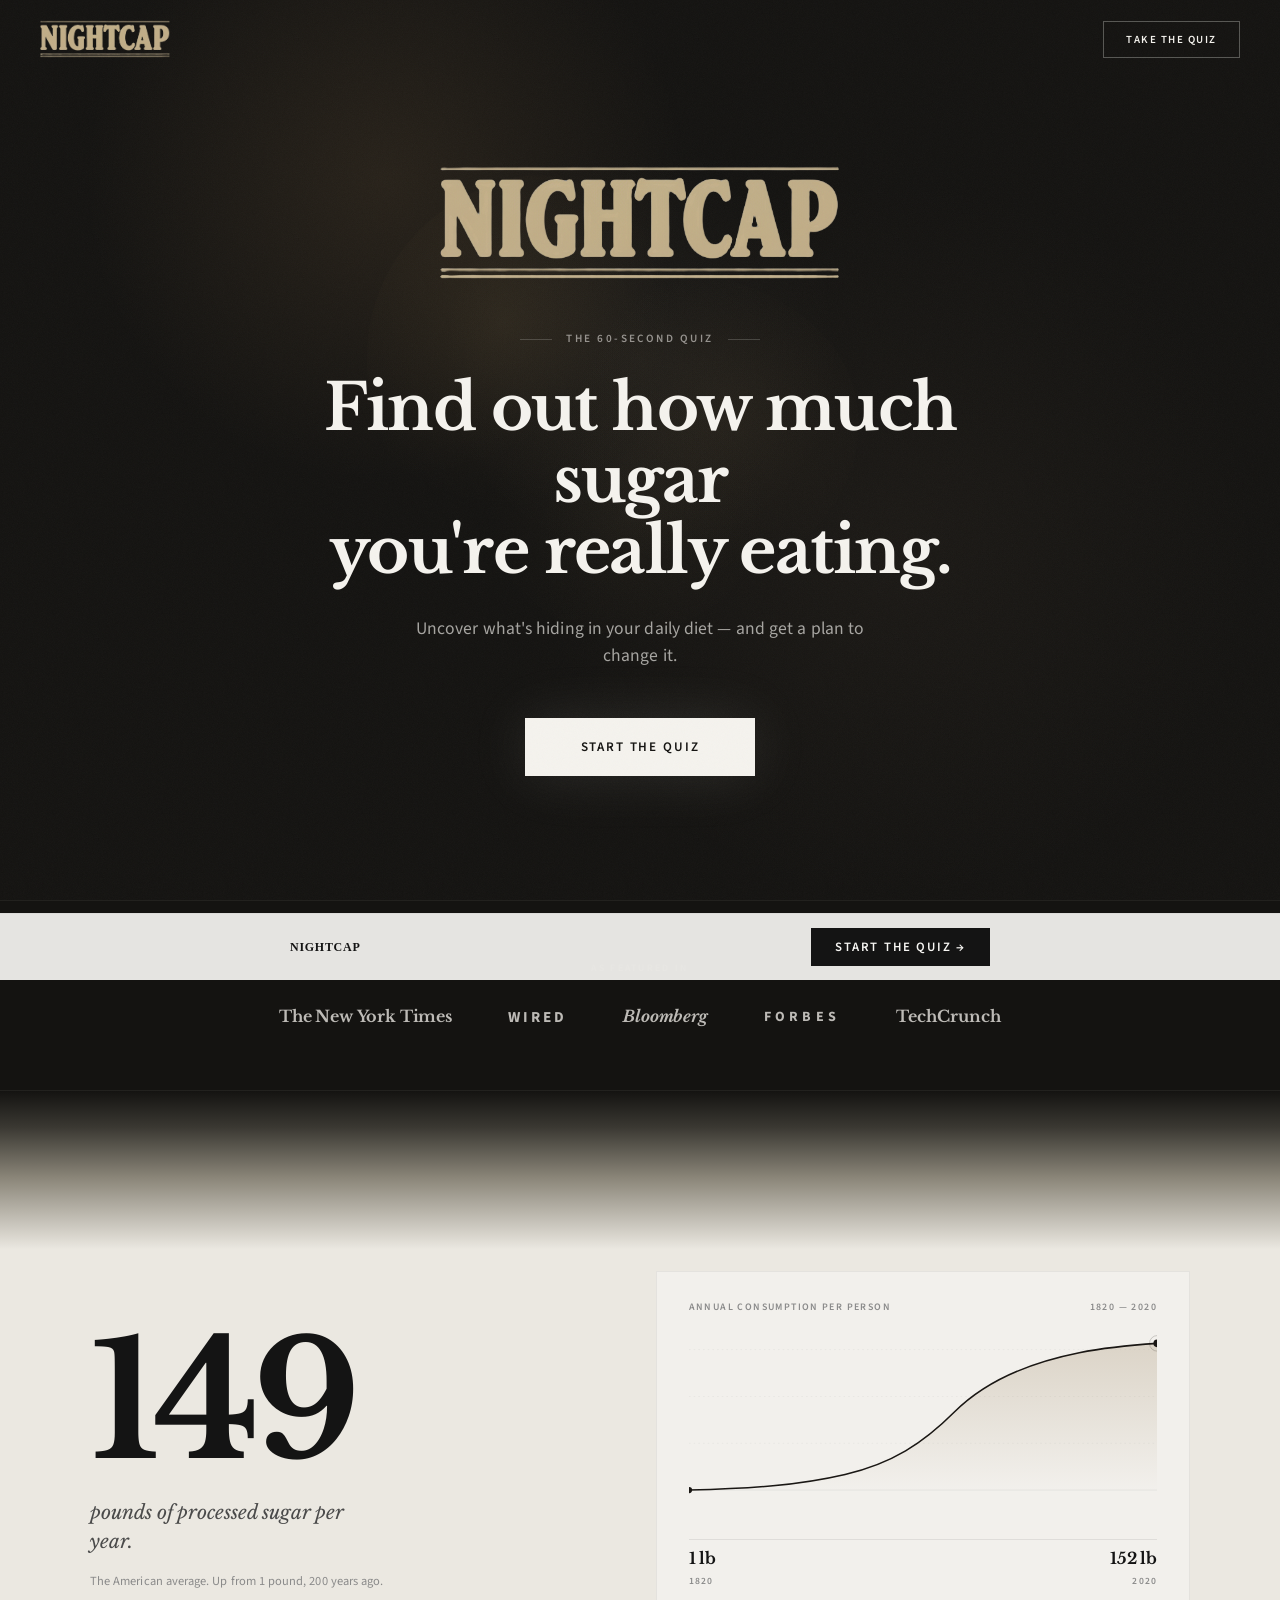
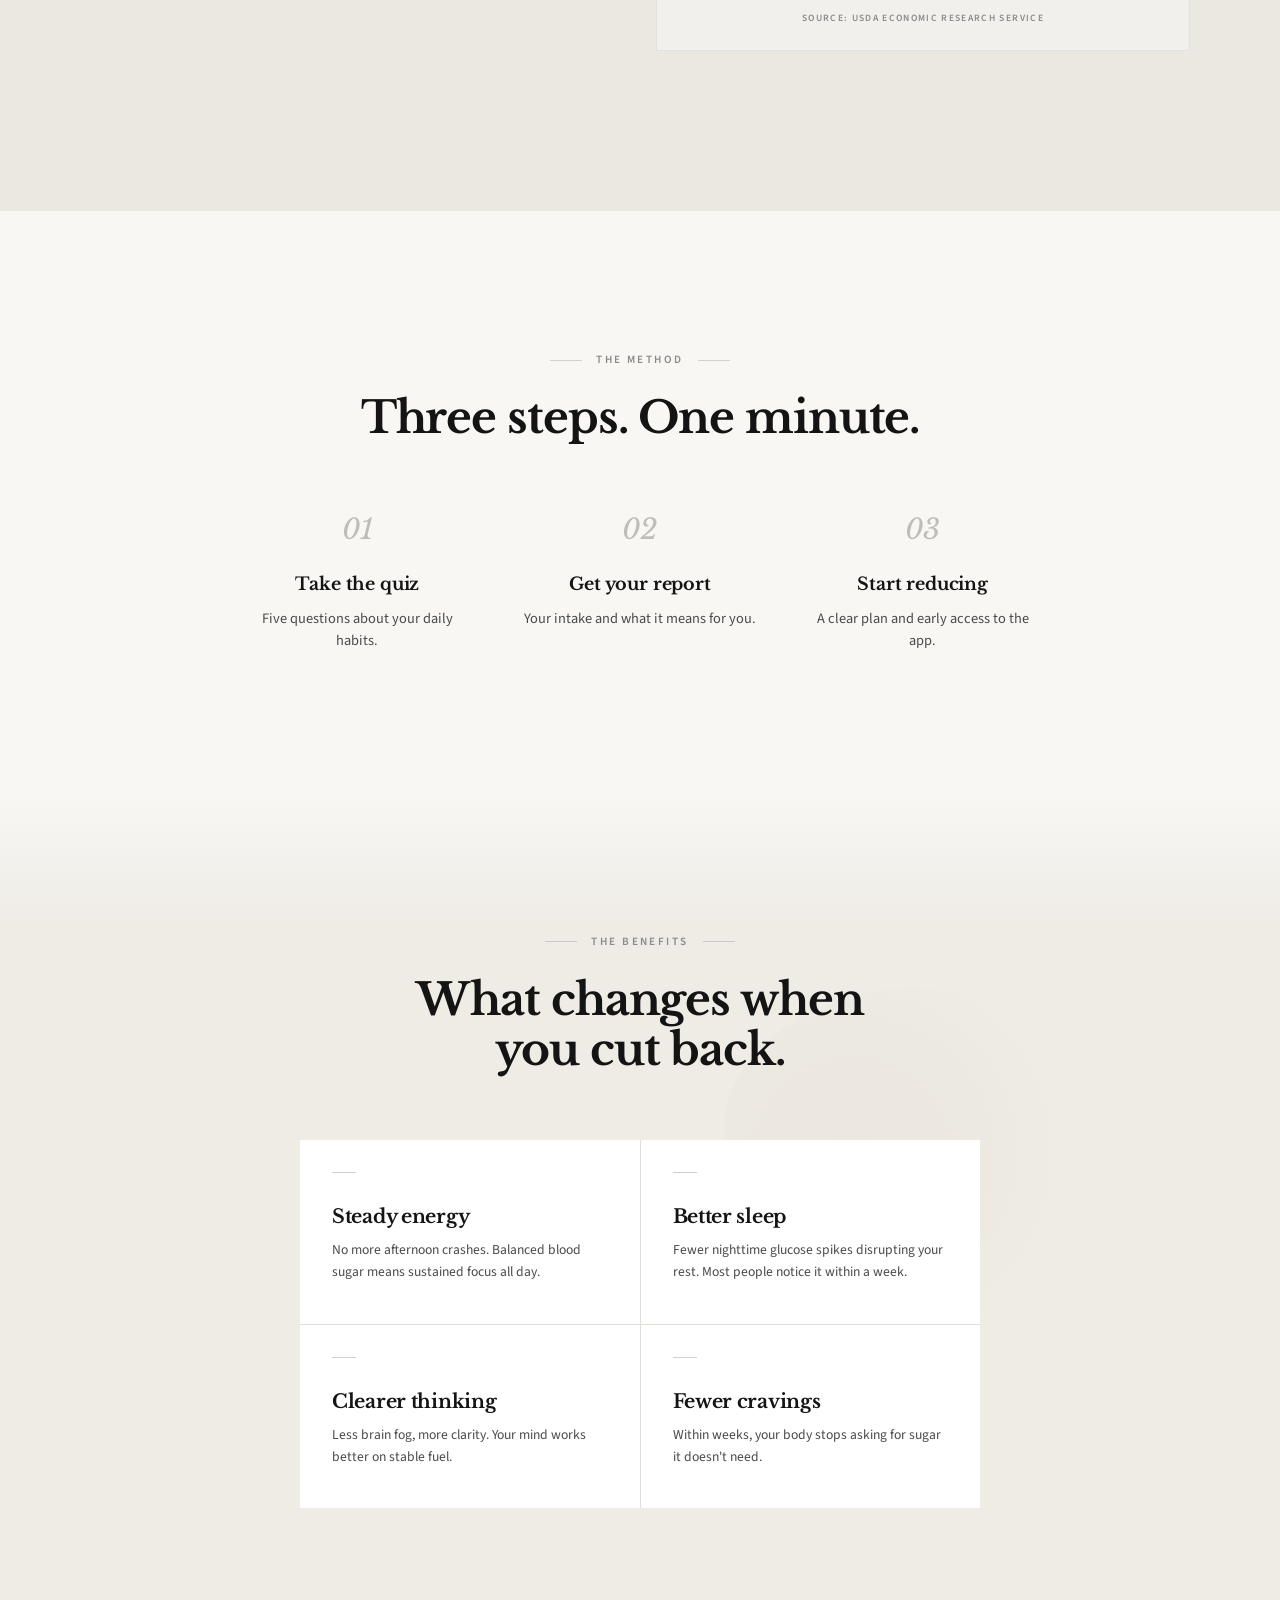
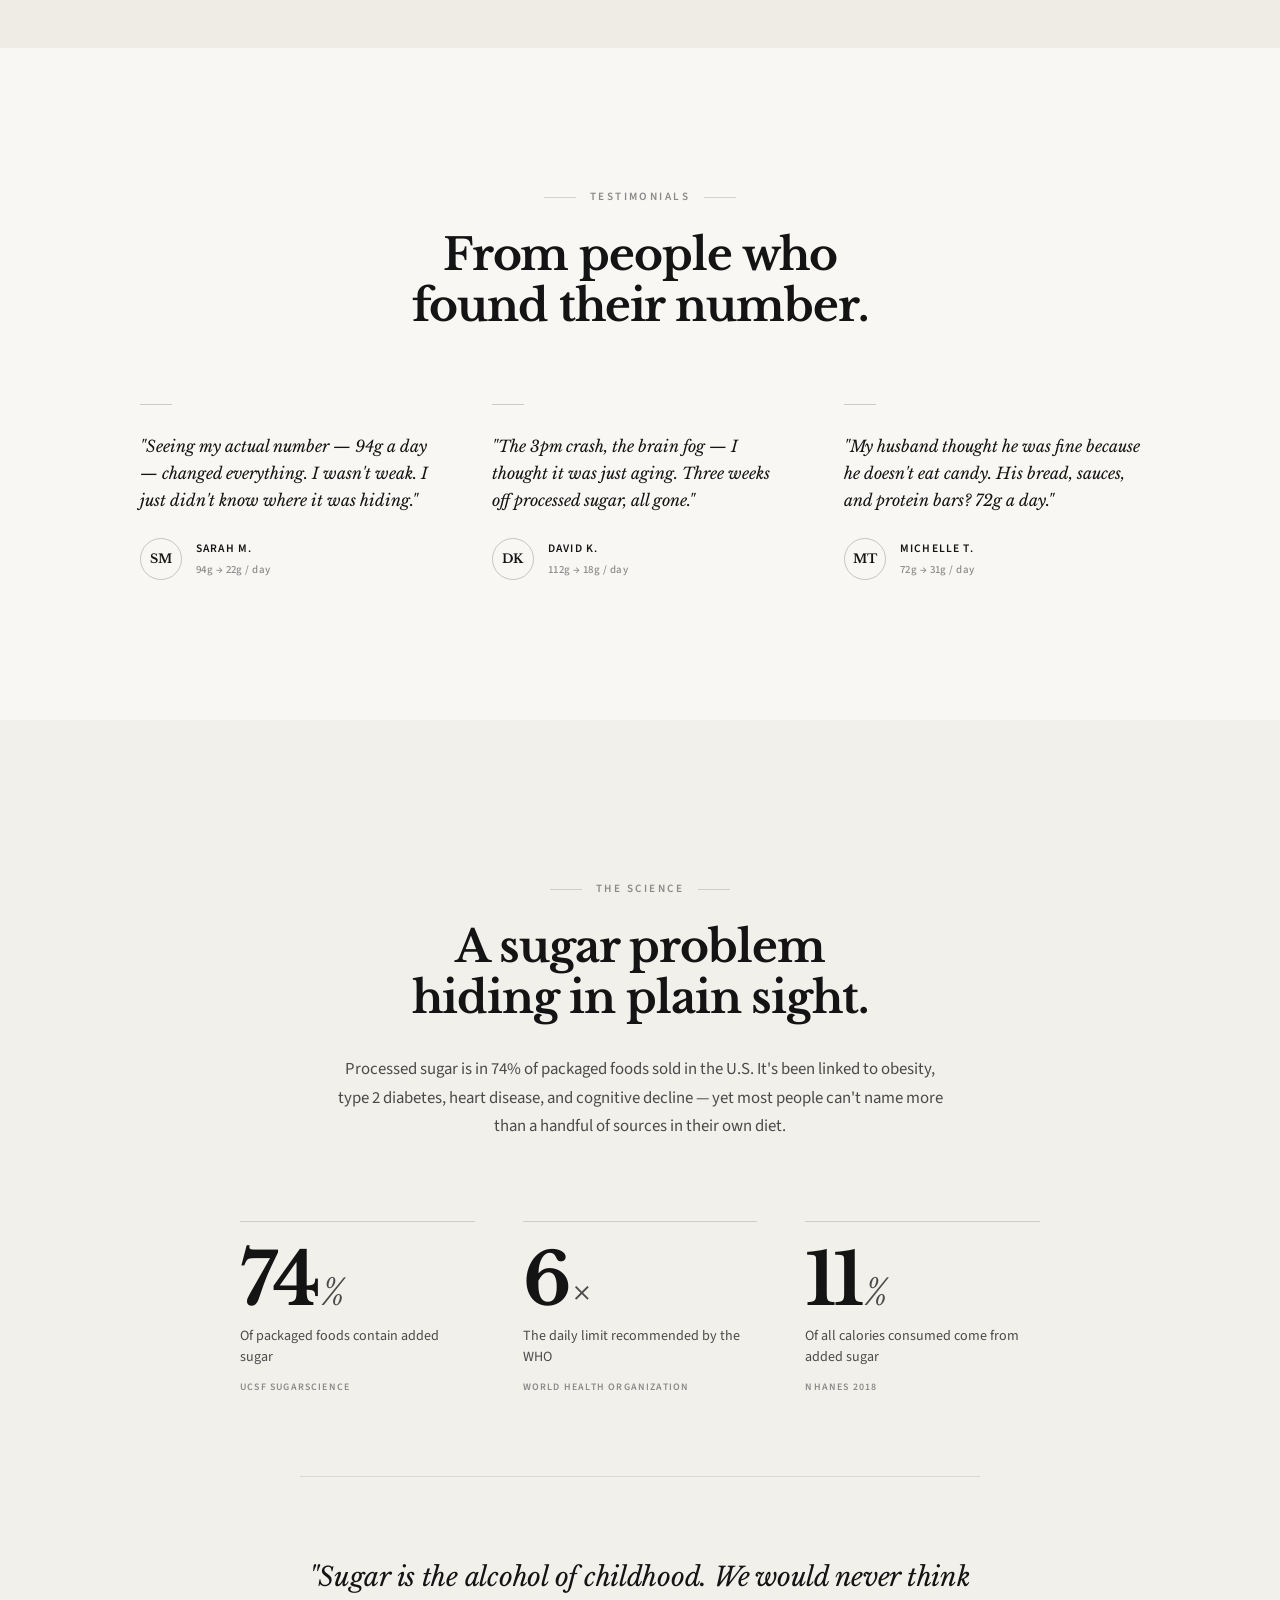
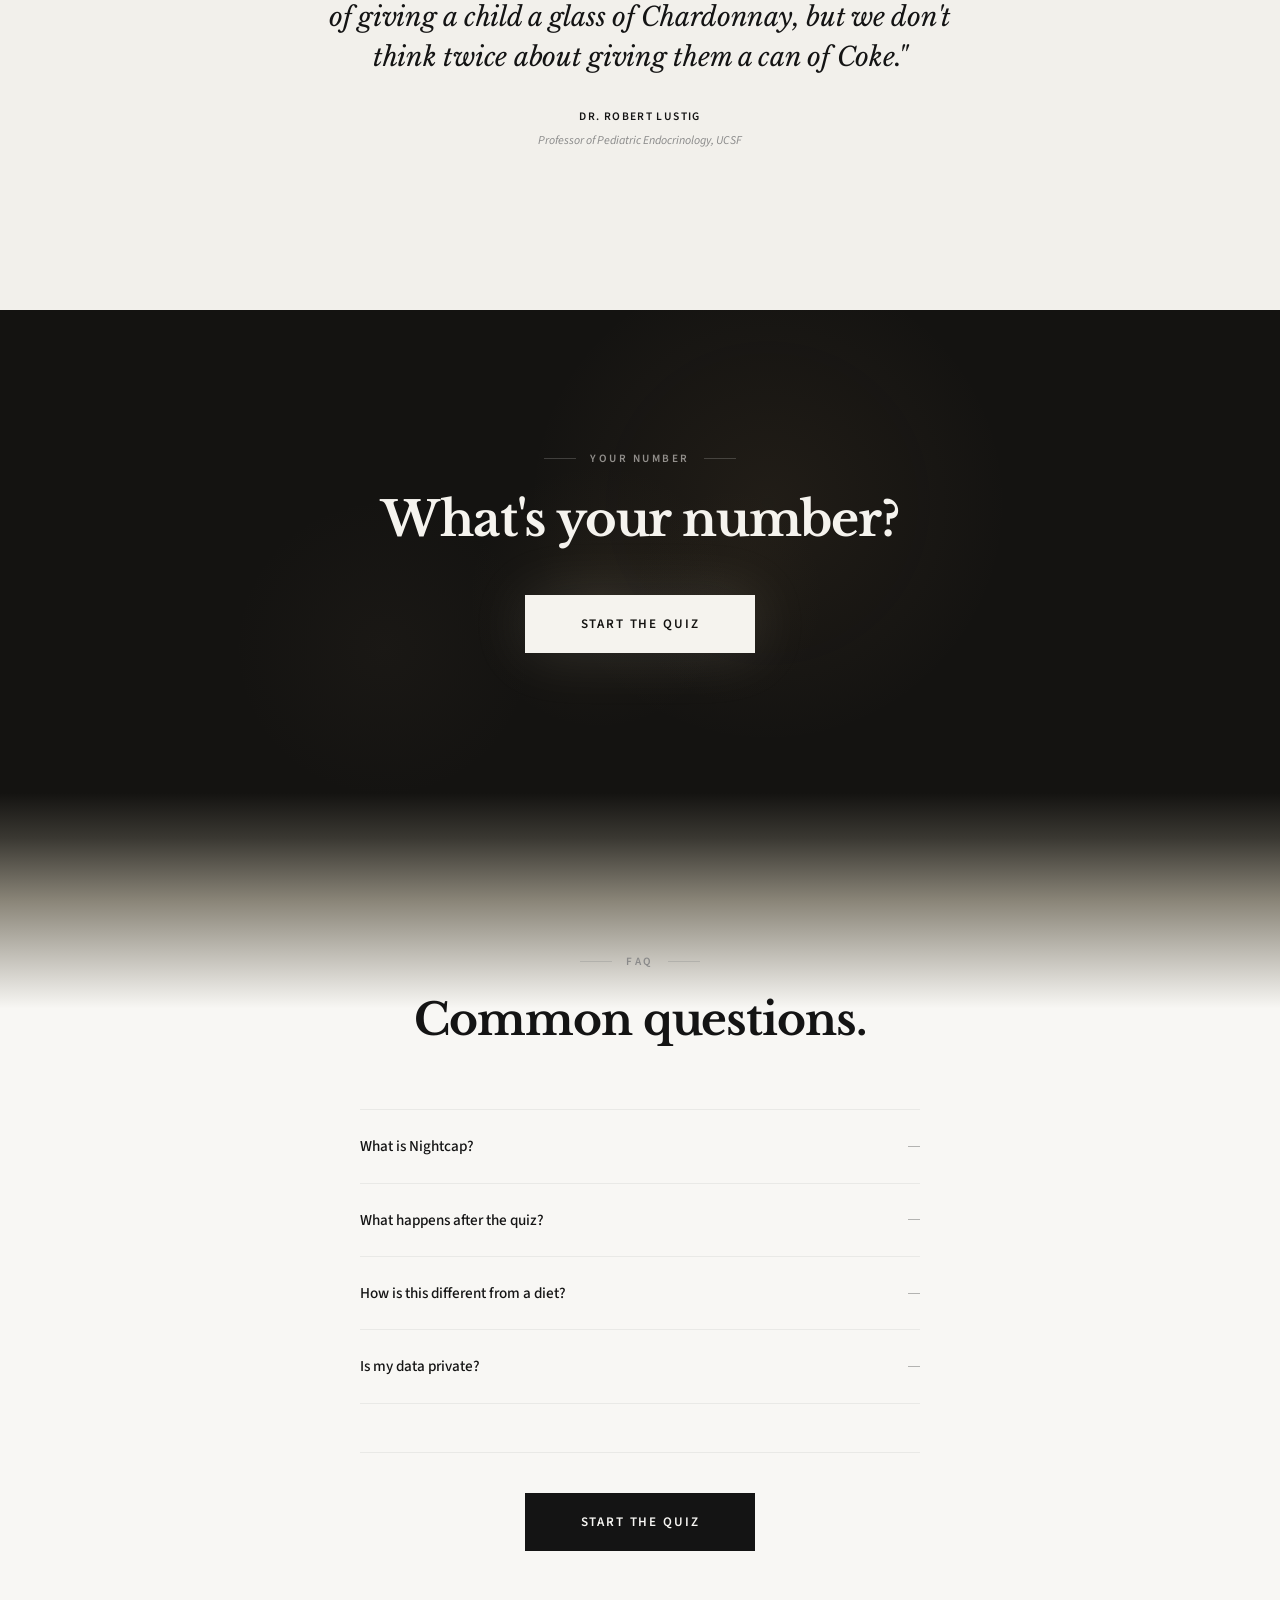
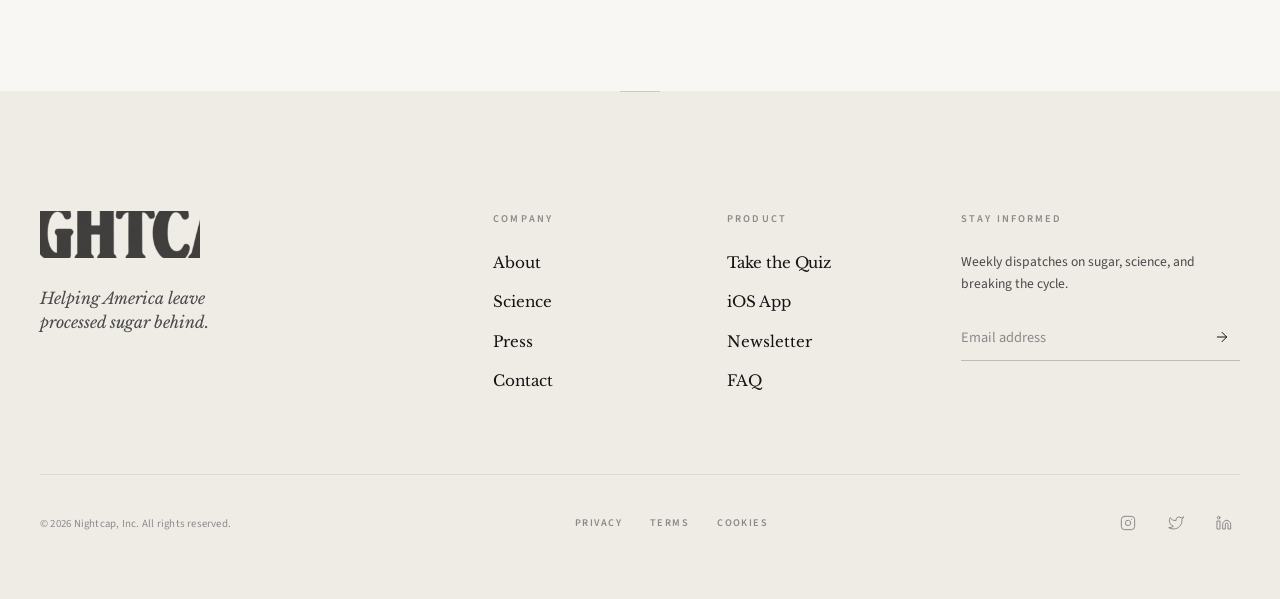
==== commit dc7ac234: "Footer overhaul, press strip, science polish Footer: transformed from a centered single-column layou" ====
--- a/nightcap-preview-all-in-one.html
+++ b/nightcap-preview-all-in-one.html
@@ -202,6 +202,69 @@
   }
 }
 
+/* ---------- Press Strip ---------- */
+.nc-press {
+  padding: 60px 40px;
+  background: #141311;
+  border-top: 1px solid rgba(245, 243, 238, 0.06);
+  border-bottom: 1px solid rgba(245, 243, 238, 0.06);
+}
+
+.nc-press__inner {
+  max-width: 1200px;
+  margin: 0 auto;
+  display: flex;
+  flex-direction: column;
+  align-items: center;
+  gap: 28px;
+}
+
+.nc-press__label {
+  font-family: var(--nc-font);
+  font-size: 0.6rem;
+  font-weight: 600;
+  letter-spacing: 0.24em;
+  text-transform: uppercase;
+  color: rgba(245, 243, 238, 0.4);
+  margin: 0;
+}
+
+.nc-press__list {
+  list-style: none;
+  padding: 0;
+  margin: 0;
+  display: flex;
+  align-items: center;
+  justify-content: center;
+  flex-wrap: wrap;
+  gap: 48px 56px;
+}
+
+.nc-press__item {
+  color: rgba(245, 243, 238, 0.75);
+  white-space: nowrap;
+  transition: color var(--nc-transition);
+  cursor: default;
+}
+
+.nc-press__item:hover {
+  color: #F5F3EE;
+}
+
+@media (max-width: 768px) {
+  .nc-press {
+    padding: 48px 24px;
+  }
+
+  .nc-press__list {
+    gap: 28px 40px;
+  }
+
+  .nc-press__item {
+    font-size: 0.85rem !important;
+  }
+}
+
 /* ---------- Editorial Eyebrow Label ---------- */
 .nc-eyebrow {
   font-family: var(--nc-font);
@@ -981,9 +1044,10 @@
 
 /* ---------- Footer ---------- */
 .nc-footer {
-  padding: 100px 40px 80px;
+  padding: 120px 40px 60px;
+  padding-bottom: max(60px, env(safe-area-inset-bottom, 0px));
   border-top: none;
-  text-align: center;
+  text-align: left;
   background: #EFECE6;
   position: relative;
 }
@@ -1000,54 +1064,219 @@
 }
 
 .nc-footer__container {
-  max-width: 520px;
+  max-width: 1200px;
   margin: 0 auto;
 }
 
-.nc-footer .nc-logo {
-  margin-bottom: 1.75rem;
+.nc-footer__top {
+  display: grid;
+  grid-template-columns: 1fr 2fr;
+  gap: 80px;
+  padding-bottom: 80px;
+  border-bottom: 1px solid rgba(0, 0, 0, 0.08);
+}
+
+.nc-footer__brand {
+  display: flex;
+  flex-direction: column;
+  align-items: flex-start;
+}
+
+.nc-footer__logo-img {
+  display: block;
+  width: 160px;
+  aspect-ratio: 645 / 190;
+  margin: 0 0 1.75rem;
+  background-image: url('public/images/black-logo.png');
+  background-size: 317.5% auto;
+  background-position: center center;
+  background-repeat: no-repeat;
+  opacity: 0.85;
 }
 
 .nc-footer__tagline {
   font-family: var(--nc-font-display);
-  font-size: 0.85rem;
+  font-size: 1rem;
   font-weight: 400;
   font-style: italic;
   color: var(--nc-text-muted);
-  margin-bottom: 2.5rem;
-}
-
-.nc-footer__links {
-  display: flex;
+  line-height: 1.5;
+  margin: 0;
+  max-width: 260px;
+}
+
+.nc-footer__cols {
+  display: grid;
+  grid-template-columns: 1fr 1fr 1.5fr;
+  gap: 48px;
+}
+
+.nc-footer__col-title {
+  font-family: var(--nc-font);
+  font-size: 0.65rem;
+  font-weight: 600;
+  letter-spacing: 0.2em;
+  text-transform: uppercase;
+  color: var(--nc-text-dim);
+  margin: 0 0 1.5rem;
+}
+
+.nc-footer__list {
+  list-style: none;
+  padding: 0;
+  margin: 0;
+  display: flex;
+  flex-direction: column;
+  gap: 0.85rem;
+}
+
+.nc-footer__list a {
+  font-family: var(--nc-font-display);
+  font-size: 0.95rem;
+  font-weight: 400;
+  color: var(--nc-text);
+  text-decoration: none;
+  transition: color var(--nc-transition);
+  letter-spacing: -0.005em;
+}
+
+.nc-footer__list a:hover {
+  color: var(--nc-text-dim);
+}
+
+.nc-footer__col-desc {
+  font-size: 0.85rem;
+  font-weight: 400;
+  color: var(--nc-text-muted);
+  line-height: 1.6;
+  margin: 0 0 1.25rem;
+  max-width: 280px;
+}
+
+.nc-footer__newsletter {
+  display: flex;
+  align-items: center;
+  border-bottom: 1px solid rgba(0, 0, 0, 0.2);
+  max-width: 320px;
+}
+
+.nc-footer__email {
+  flex: 1;
+  padding: 12px 0;
+  background: transparent;
+  border: none;
+  outline: none;
+  font-family: var(--nc-font);
+  font-size: 0.9rem;
+  color: var(--nc-text);
+}
+
+.nc-footer__email::placeholder {
+  color: var(--nc-text-dim);
+}
+
+.nc-footer__subscribe {
+  display: flex;
+  align-items: center;
   justify-content: center;
+  width: 36px;
+  height: 36px;
+  background: transparent;
+  border: none;
+  color: var(--nc-text);
+  cursor: pointer;
+  transition: color var(--nc-transition), transform var(--nc-transition);
+}
+
+.nc-footer__subscribe:hover {
+  transform: translateX(2px);
+}
+
+.nc-footer__bottom {
+  display: flex;
+  align-items: center;
+  justify-content: space-between;
   gap: 32px;
-  margin-bottom: 2rem;
-}
-
-.nc-footer__links a {
-  font-size: 0.68rem;
-  font-weight: 600;
-  color: var(--nc-text-dim);
-  text-decoration: none;
-  letter-spacing: 0.12em;
-  text-transform: uppercase;
-  transition: color var(--nc-transition);
-}
-
-.nc-footer__links a:hover {
-  color: var(--nc-text);
-}
-
-.nc-footer__links a:focus-visible {
-  outline: 2px solid var(--nc-primary-light);
-  outline-offset: 2px;
+  padding-top: 32px;
+  flex-wrap: wrap;
 }
 
 .nc-footer__legal {
   font-size: 0.68rem;
   font-weight: 400;
   color: var(--nc-text-dim);
-  margin-top: 2rem;
+  margin: 0;
+  letter-spacing: 0.02em;
+}
+
+.nc-footer__bottom-links {
+  display: flex;
+  gap: 28px;
+}
+
+.nc-footer__bottom-links a {
+  font-size: 0.64rem;
+  font-weight: 600;
+  color: var(--nc-text-dim);
+  text-decoration: none;
+  letter-spacing: 0.14em;
+  text-transform: uppercase;
+  transition: color var(--nc-transition);
+}
+
+.nc-footer__bottom-links a:hover {
+  color: var(--nc-text);
+}
+
+.nc-footer__social {
+  display: flex;
+  gap: 16px;
+}
+
+.nc-footer__social a {
+  display: flex;
+  align-items: center;
+  justify-content: center;
+  width: 32px;
+  height: 32px;
+  color: var(--nc-text-dim);
+  transition: color var(--nc-transition);
+}
+
+.nc-footer__social a:hover {
+  color: var(--nc-text);
+}
+
+@media (max-width: 900px) {
+  .nc-footer__top {
+    grid-template-columns: 1fr;
+    gap: 56px;
+  }
+
+  .nc-footer__cols {
+    grid-template-columns: 1fr 1fr;
+    gap: 40px 32px;
+  }
+
+  .nc-footer__col--newsletter {
+    grid-column: 1 / -1;
+  }
+}
+
+@media (max-width: 480px) {
+  .nc-footer {
+    padding: 80px 24px 40px;
+  }
+
+  .nc-footer__top {
+    padding-bottom: 56px;
+  }
+
+  .nc-footer__bottom {
+    flex-direction: column;
+    align-items: flex-start;
+    gap: 20px;
+  }
 }
 
 /* ---------- Scroll Reveal ---------- */
@@ -1255,17 +1484,22 @@
 
 .nc-science__stat-num {
   font-family: var(--nc-font-display);
-  font-size: clamp(3rem, 6vw, 4rem);
+  font-size: clamp(3.25rem, 6.5vw, 4.5rem);
   font-weight: 700;
   letter-spacing: -0.04em;
-  line-height: 1;
+  line-height: 0.95;
   color: var(--nc-text);
+  font-variant-numeric: tabular-nums;
+  display: flex;
+  align-items: baseline;
 }
 
 .nc-science__stat-unit {
-  font-size: 0.55em;
-  font-weight: 700;
-  margin-left: 0.05em;
+  font-family: var(--nc-font-display);
+  font-size: 0.5em;
+  font-weight: 400;
+  font-style: italic;
+  margin-left: 0.08em;
   color: var(--nc-text-muted);
 }
 
@@ -2166,11 +2400,6 @@
   }
 
   /* Footer */
-  .nc-footer {
-    padding: 60px 20px 40px;
-    padding-bottom: max(40px, env(safe-area-inset-bottom, 0px));
-  }
-
   /* Sticky CTA — safe area */
   .nc-sticky-cta {
     padding-bottom: env(safe-area-inset-bottom, 0px);
@@ -2566,6 +2795,20 @@
         Start the Quiz
       </button>
 
+    </div>
+  </section>
+
+  <!-- ===== PRESS STRIP ===== -->
+  <section class="nc-press" aria-label="Featured in">
+    <div class="nc-press__inner">
+      <p class="nc-press__label">As featured in</p>
+      <ul class="nc-press__list">
+        <li class="nc-press__item" style="font-family: 'Libre Baskerville', Georgia, serif; font-weight: 700; font-size: 1rem; letter-spacing: -0.01em;">The&nbsp;New&nbsp;York&nbsp;Times</li>
+        <li class="nc-press__item" style="font-family: 'Source Sans 3', sans-serif; font-weight: 700; font-size: 0.95rem; letter-spacing: 0.2em; text-transform: uppercase;">WIRED</li>
+        <li class="nc-press__item" style="font-family: 'Libre Baskerville', Georgia, serif; font-weight: 700; font-style: italic; font-size: 1rem; letter-spacing: -0.01em;">Bloomberg</li>
+        <li class="nc-press__item" style="font-family: 'Source Sans 3', sans-serif; font-weight: 700; font-size: 0.88rem; letter-spacing: 0.3em; text-transform: uppercase;">FORBES</li>
+        <li class="nc-press__item" style="font-family: 'Libre Baskerville', Georgia, serif; font-weight: 700; font-size: 1rem;">TechCrunch</li>
+      </ul>
     </div>
   </section>
 
@@ -3150,14 +3393,63 @@
   <!-- ===== FOOTER ===== -->
   <footer class="nc-footer">
     <div class="nc-footer__container">
-      <div class="nc-footer__logo-img" role="img" aria-label="Nightcap"></div>
-      <p class="nc-footer__tagline">Helping America leave processed sugar behind.</p>
-      <div class="nc-footer__links">
-        <a href="#">Privacy</a>
-        <a href="#">Terms</a>
-        <a href="#">Contact</a>
+      <div class="nc-footer__top">
+        <div class="nc-footer__brand">
+          <div class="nc-footer__logo-img" role="img" aria-label="Nightcap"></div>
+          <p class="nc-footer__tagline">Helping America leave<br>processed sugar behind.</p>
+        </div>
+
+        <div class="nc-footer__cols">
+          <div class="nc-footer__col">
+            <p class="nc-footer__col-title">Company</p>
+            <ul class="nc-footer__list">
+              <li><a href="#">About</a></li>
+              <li><a href="#">Science</a></li>
+              <li><a href="#">Press</a></li>
+              <li><a href="#">Contact</a></li>
+            </ul>
+          </div>
+          <div class="nc-footer__col">
+            <p class="nc-footer__col-title">Product</p>
+            <ul class="nc-footer__list">
+              <li><a href="#sugar-quiz">Take the Quiz</a></li>
+              <li><a href="#">iOS App</a></li>
+              <li><a href="#">Newsletter</a></li>
+              <li><a href="#faq">FAQ</a></li>
+            </ul>
+          </div>
+          <div class="nc-footer__col nc-footer__col--newsletter">
+            <p class="nc-footer__col-title">Stay informed</p>
+            <p class="nc-footer__col-desc">Weekly dispatches on sugar, science, and breaking the cycle.</p>
+            <form class="nc-footer__newsletter" onsubmit="event.preventDefault();">
+              <input type="email" placeholder="Email address" class="nc-footer__email" aria-label="Email for newsletter">
+              <button type="submit" class="nc-footer__subscribe" aria-label="Subscribe">
+                <svg width="16" height="16" viewBox="0 0 24 24" fill="none" stroke="currentColor" stroke-width="1.5" stroke-linecap="round" stroke-linejoin="round"><line x1="5" y1="12" x2="19" y2="12"/><polyline points="12 5 19 12 12 19"/></svg>
+              </button>
+            </form>
+          </div>
+        </div>
       </div>
-      <p class="nc-footer__legal">&copy; 2026 Nightcap</p>
+
+      <div class="nc-footer__bottom">
+        <p class="nc-footer__legal">&copy; 2026 Nightcap, Inc. All rights reserved.</p>
+        <div class="nc-footer__bottom-links">
+          <a href="#">Privacy</a>
+          <a href="#">Terms</a>
+          <a href="#">Cookies</a>
+        </div>
+        <div class="nc-footer__social">
+          <a href="#" aria-label="Instagram">
+            <svg width="16" height="16" viewBox="0 0 24 24" fill="none" stroke="currentColor" stroke-width="1.5" stroke-linecap="round" stroke-linejoin="round"><rect x="2" y="2" width="20" height="20" rx="5" ry="5"/><path d="M16 11.37A4 4 0 1 1 12.63 8 4 4 0 0 1 16 11.37z"/><line x1="17.5" y1="6.5" x2="17.51" y2="6.5"/></svg>
+          </a>
+          <a href="#" aria-label="Twitter">
+            <svg width="16" height="16" viewBox="0 0 24 24" fill="none" stroke="currentColor" stroke-width="1.5" stroke-linecap="round" stroke-linejoin="round"><path d="M23 3a10.9 10.9 0 0 1-3.14 1.53 4.48 4.48 0 0 0-7.86 3v1A10.66 10.66 0 0 1 3 4s-4 9 5 13a11.64 11.64 0 0 1-7 2c9 5 20 0 20-11.5a4.5 4.5 0 0 0-.08-.83A7.72 7.72 0 0 0 23 3z"/></svg>
+          </a>
+          <a href="#" aria-label="LinkedIn">
+            <svg width="16" height="16" viewBox="0 0 24 24" fill="none" stroke="currentColor" stroke-width="1.5" stroke-linecap="round" stroke-linejoin="round"><path d="M16 8a6 6 0 0 1 6 6v7h-4v-7a2 2 0 0 0-2-2 2 2 0 0 0-2 2v7h-4v-7a6 6 0 0 1 6-6z"/><rect x="2" y="9" width="4" height="12"/><circle cx="4" cy="4" r="2"/></svg>
+          </a>
+        </div>
+      </div>
     </div>
   </footer>
 
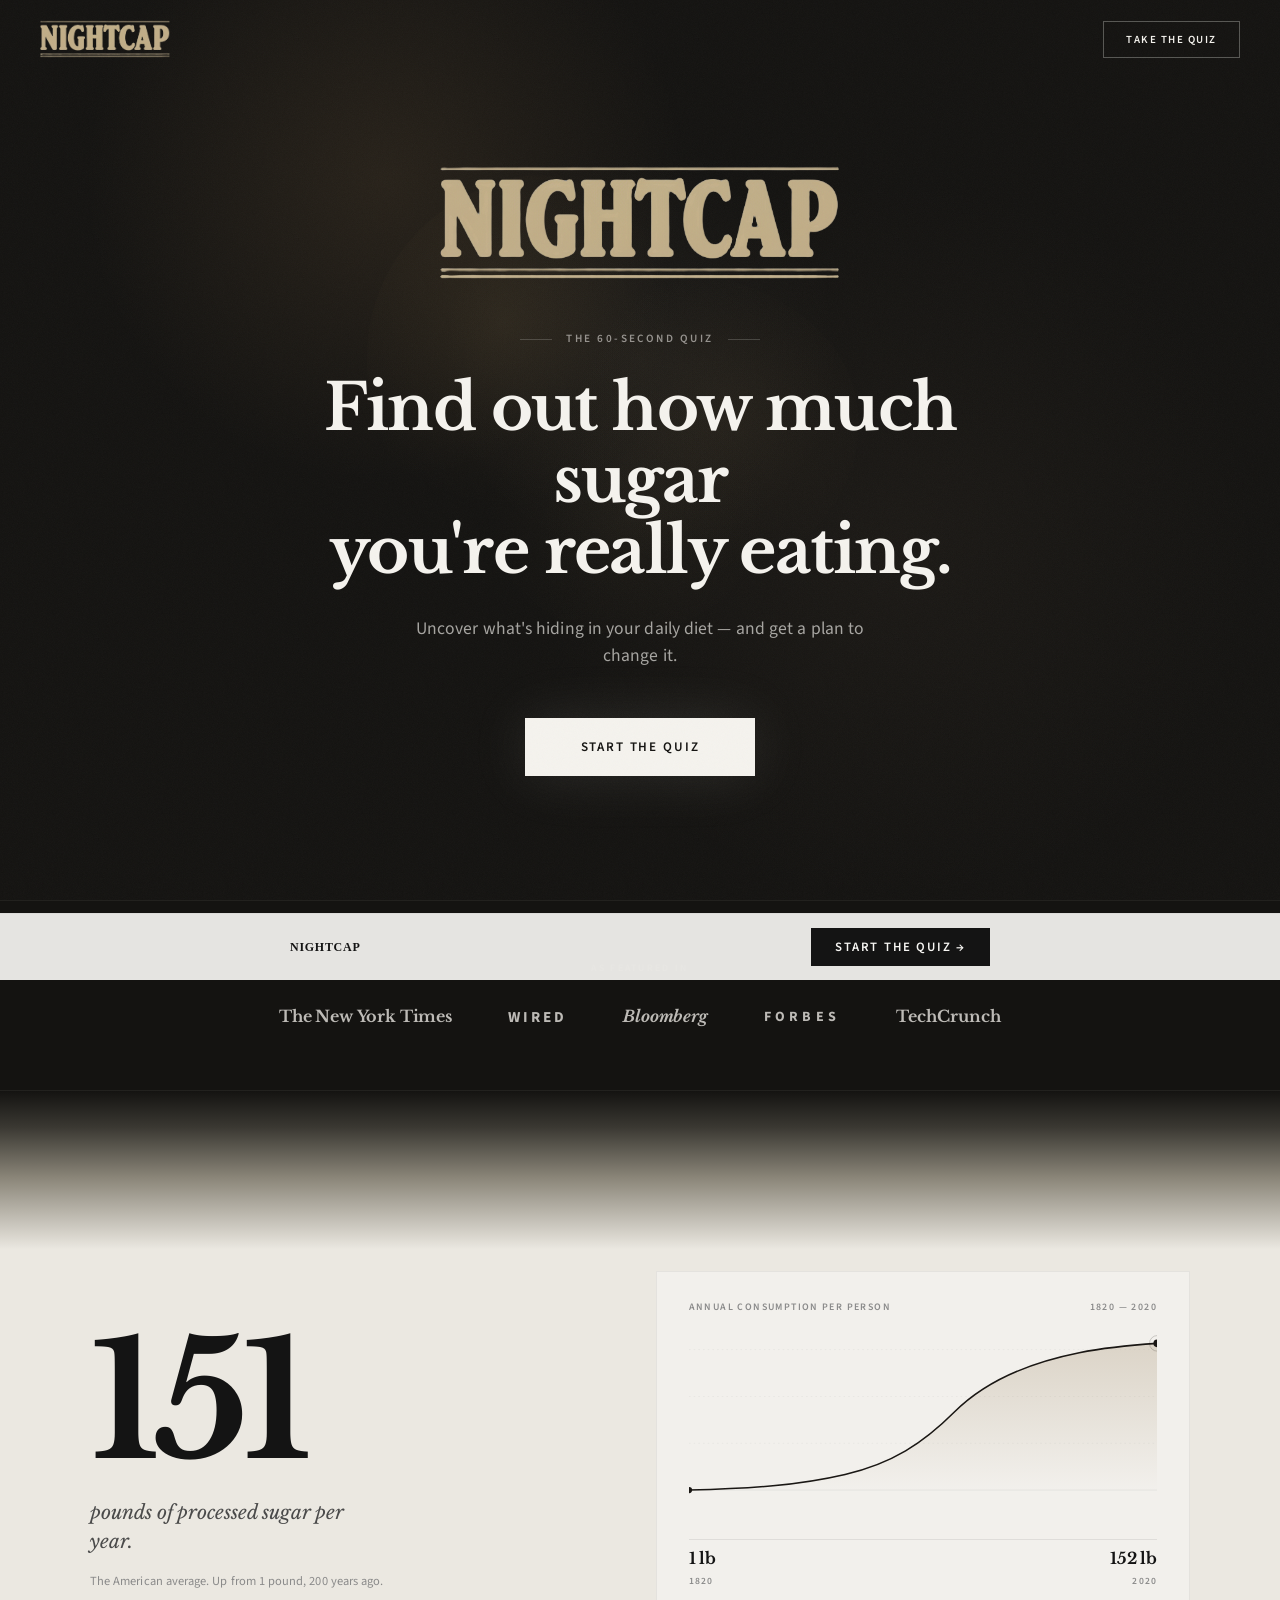
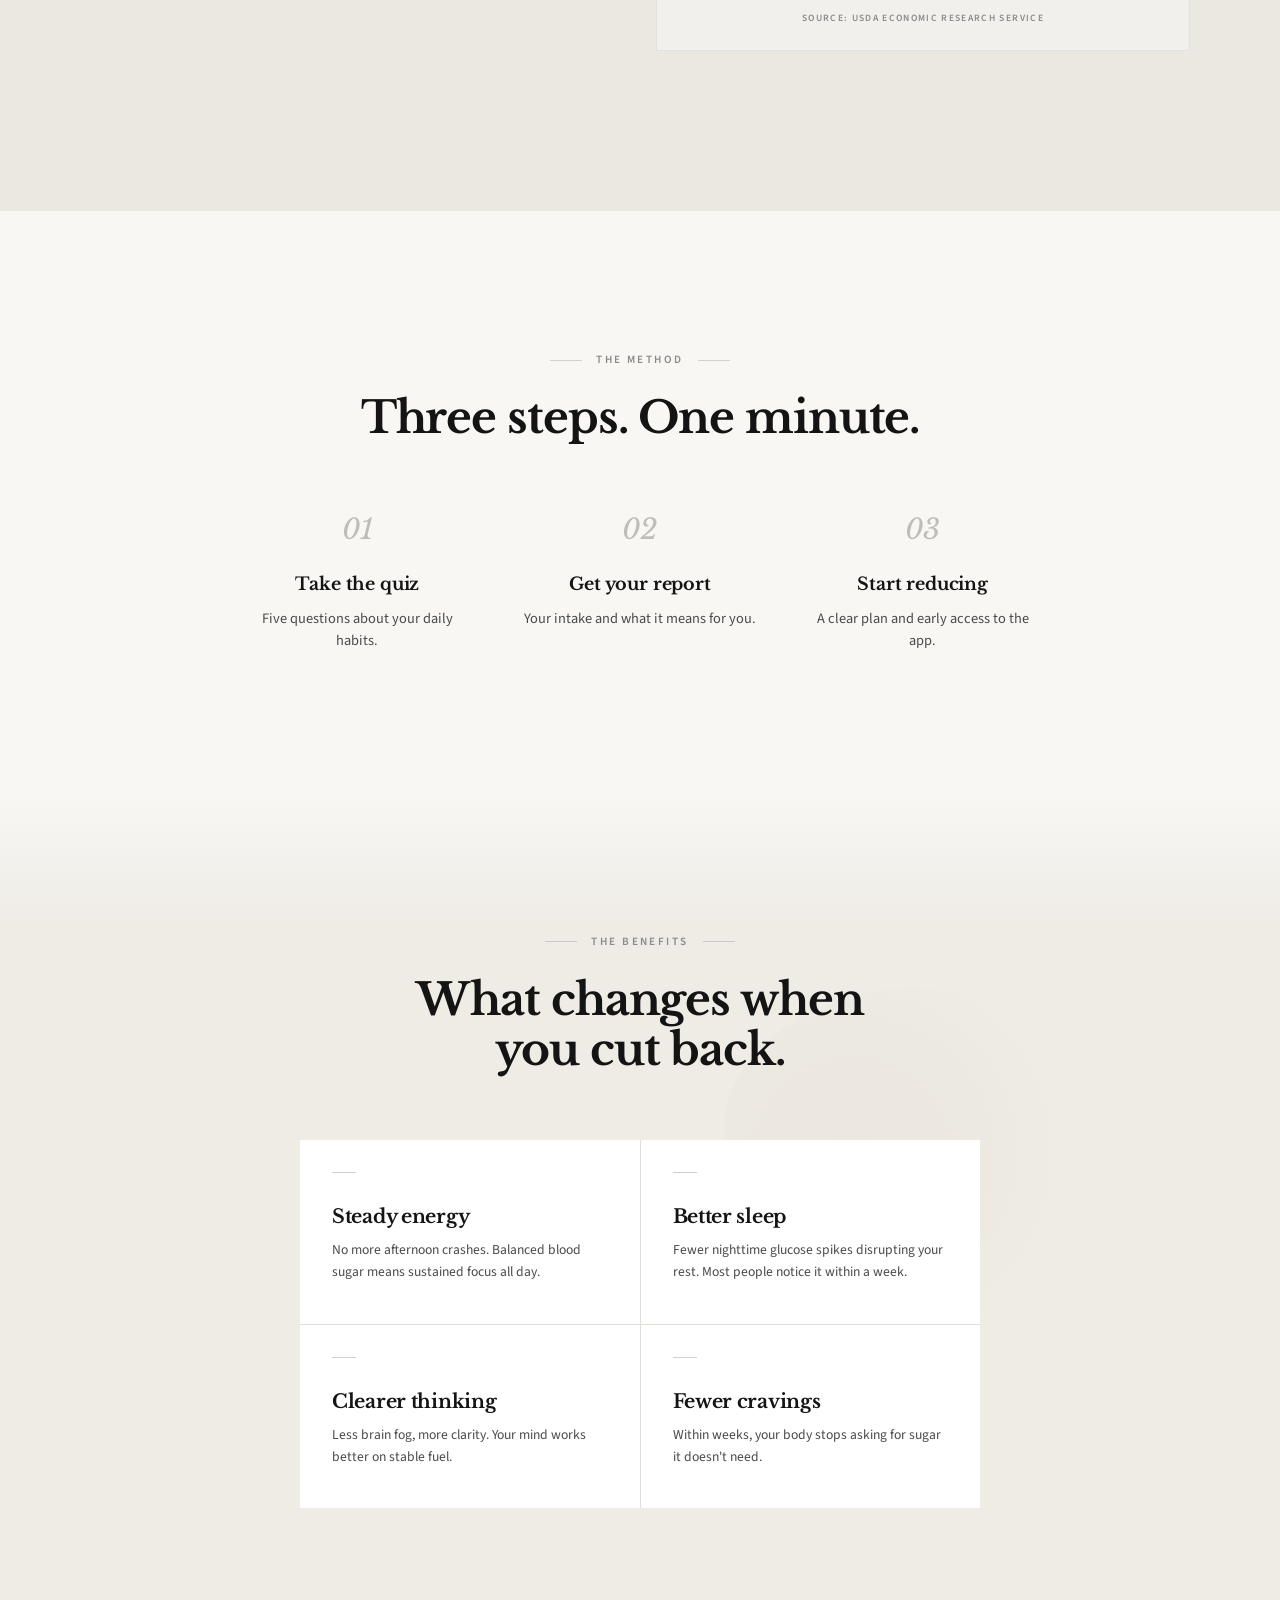
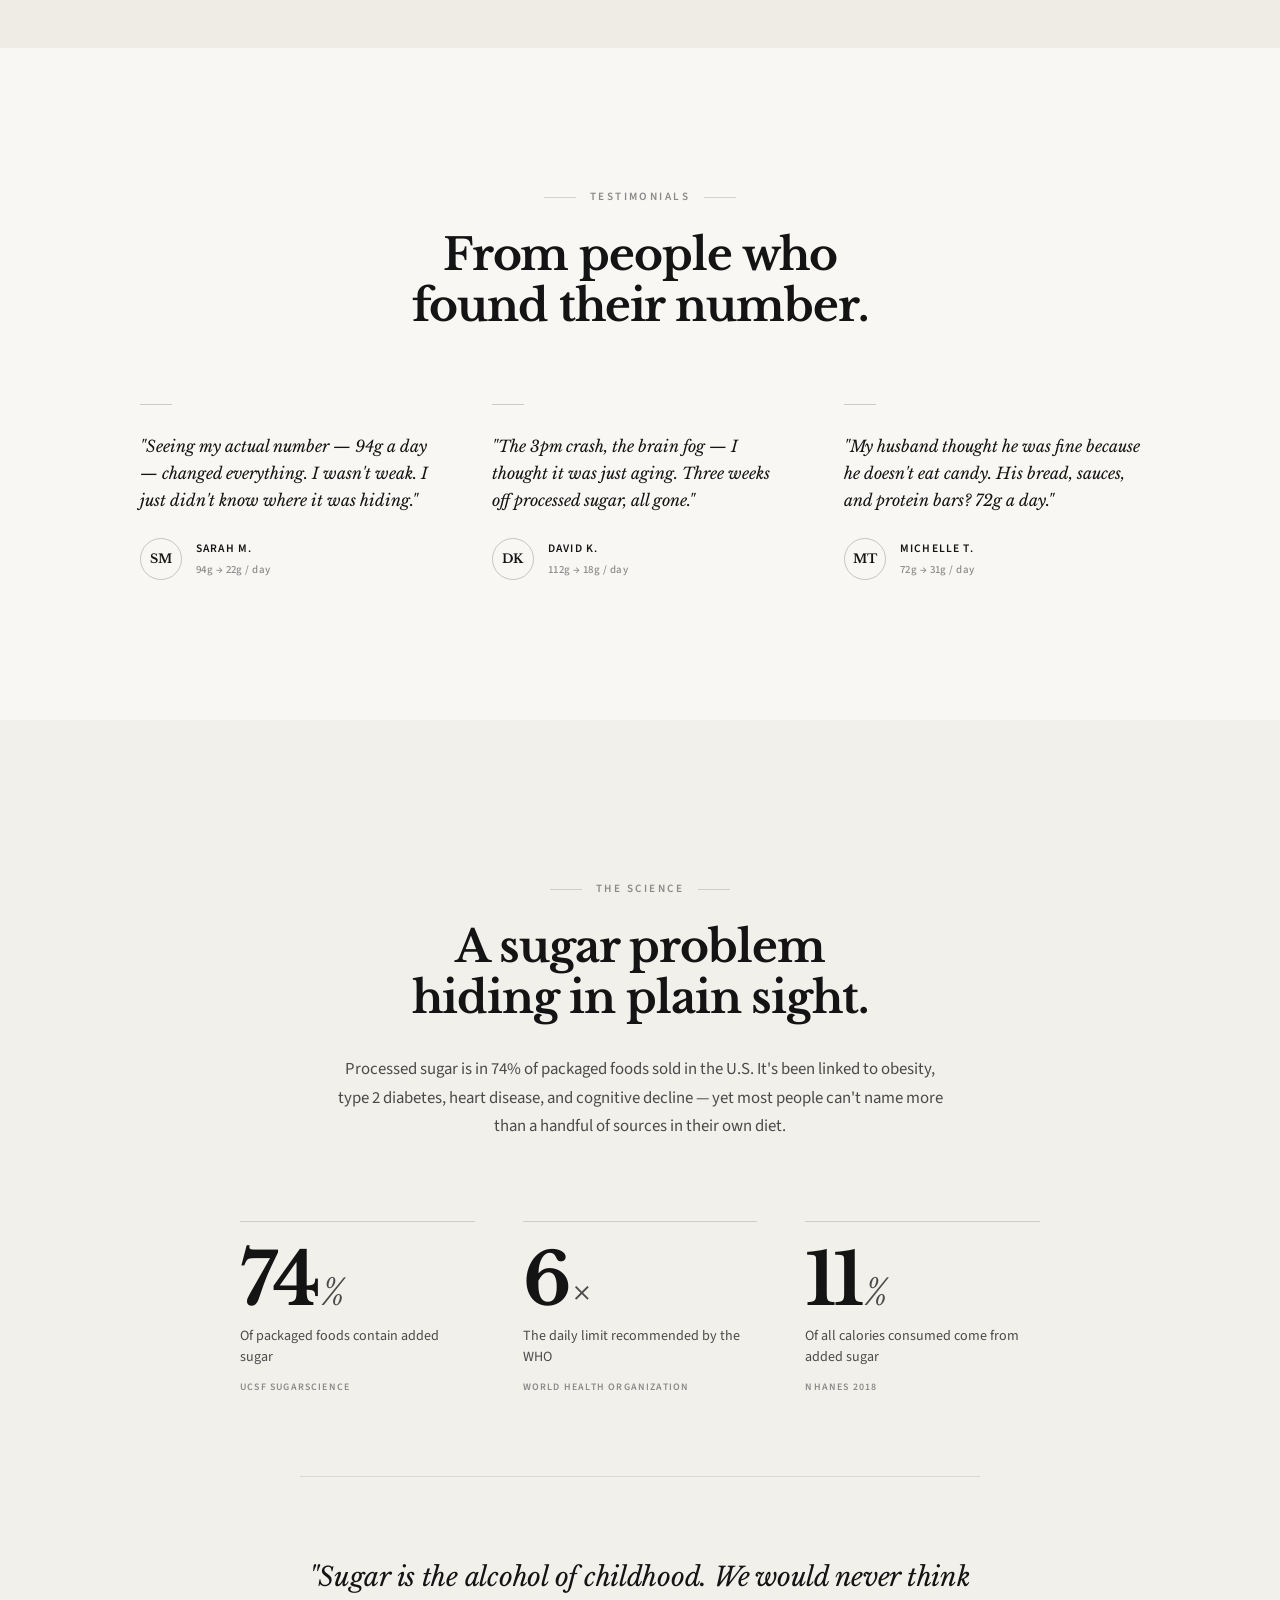
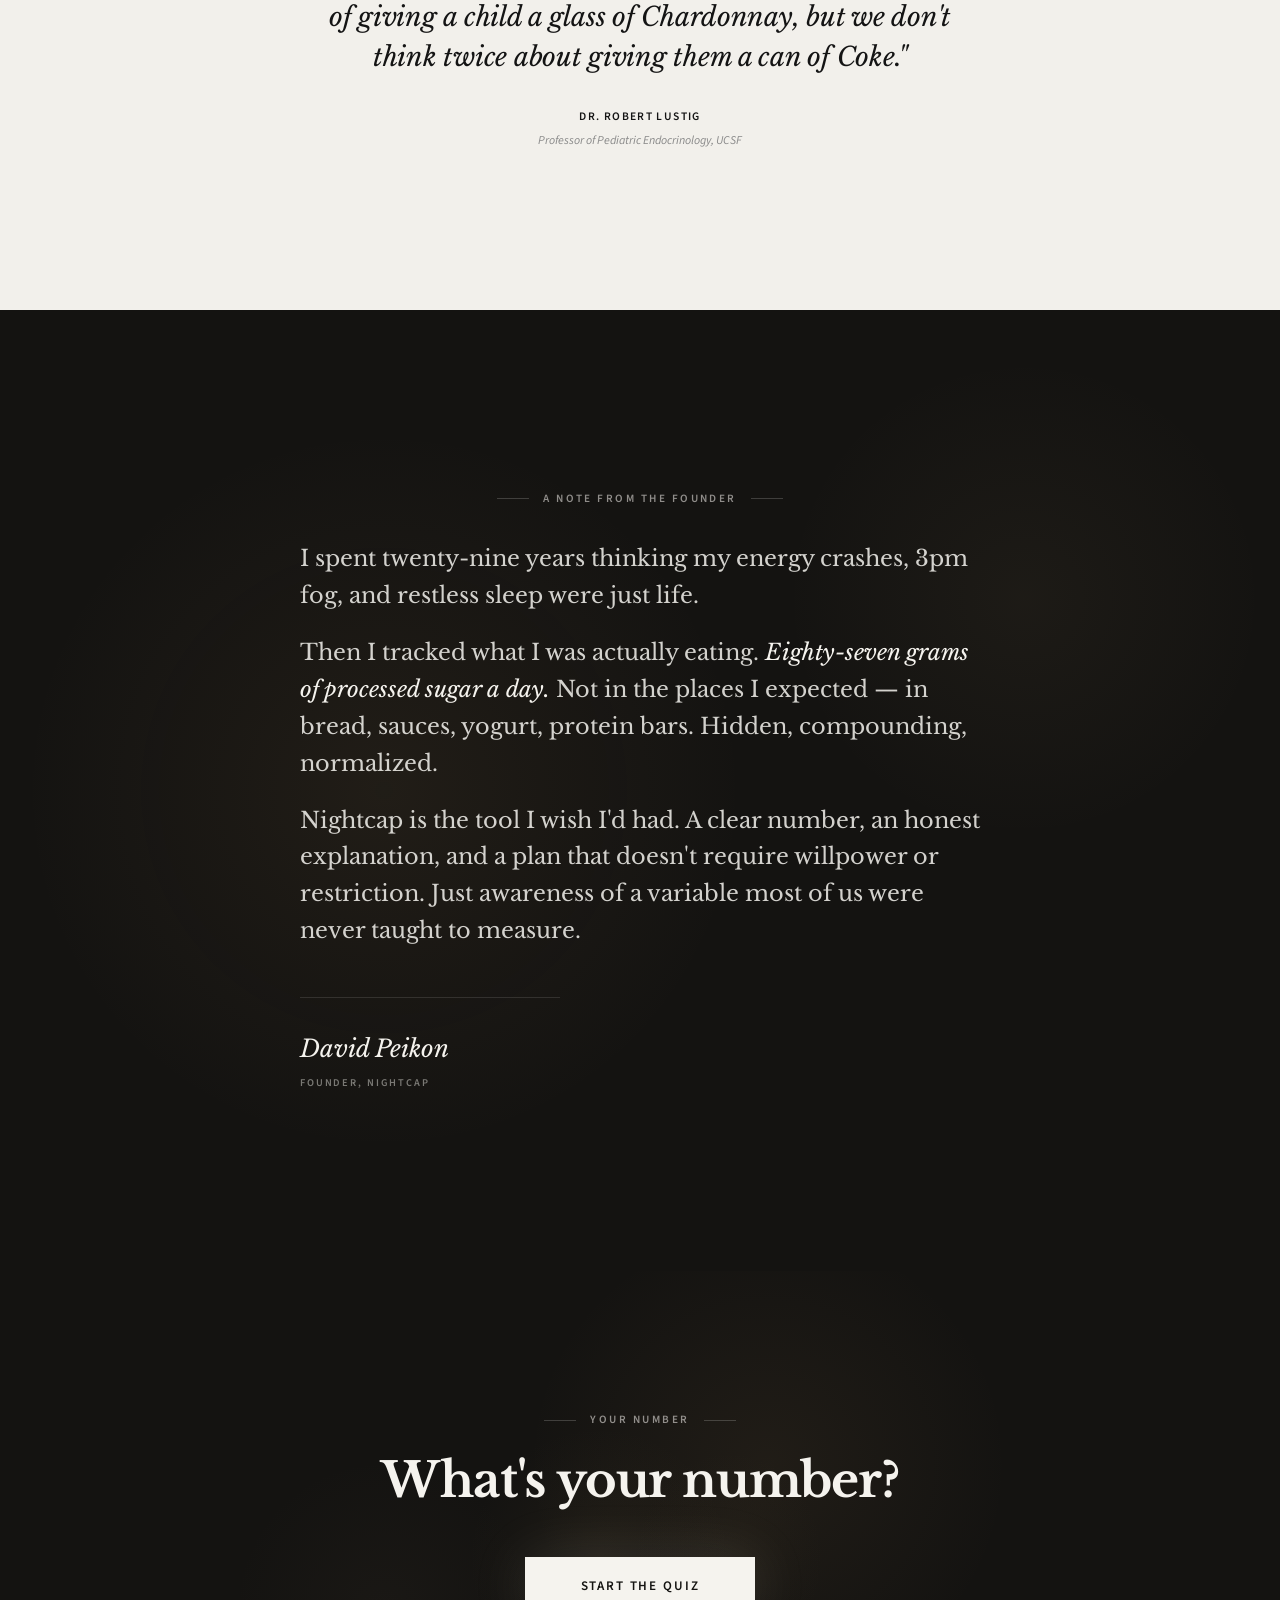
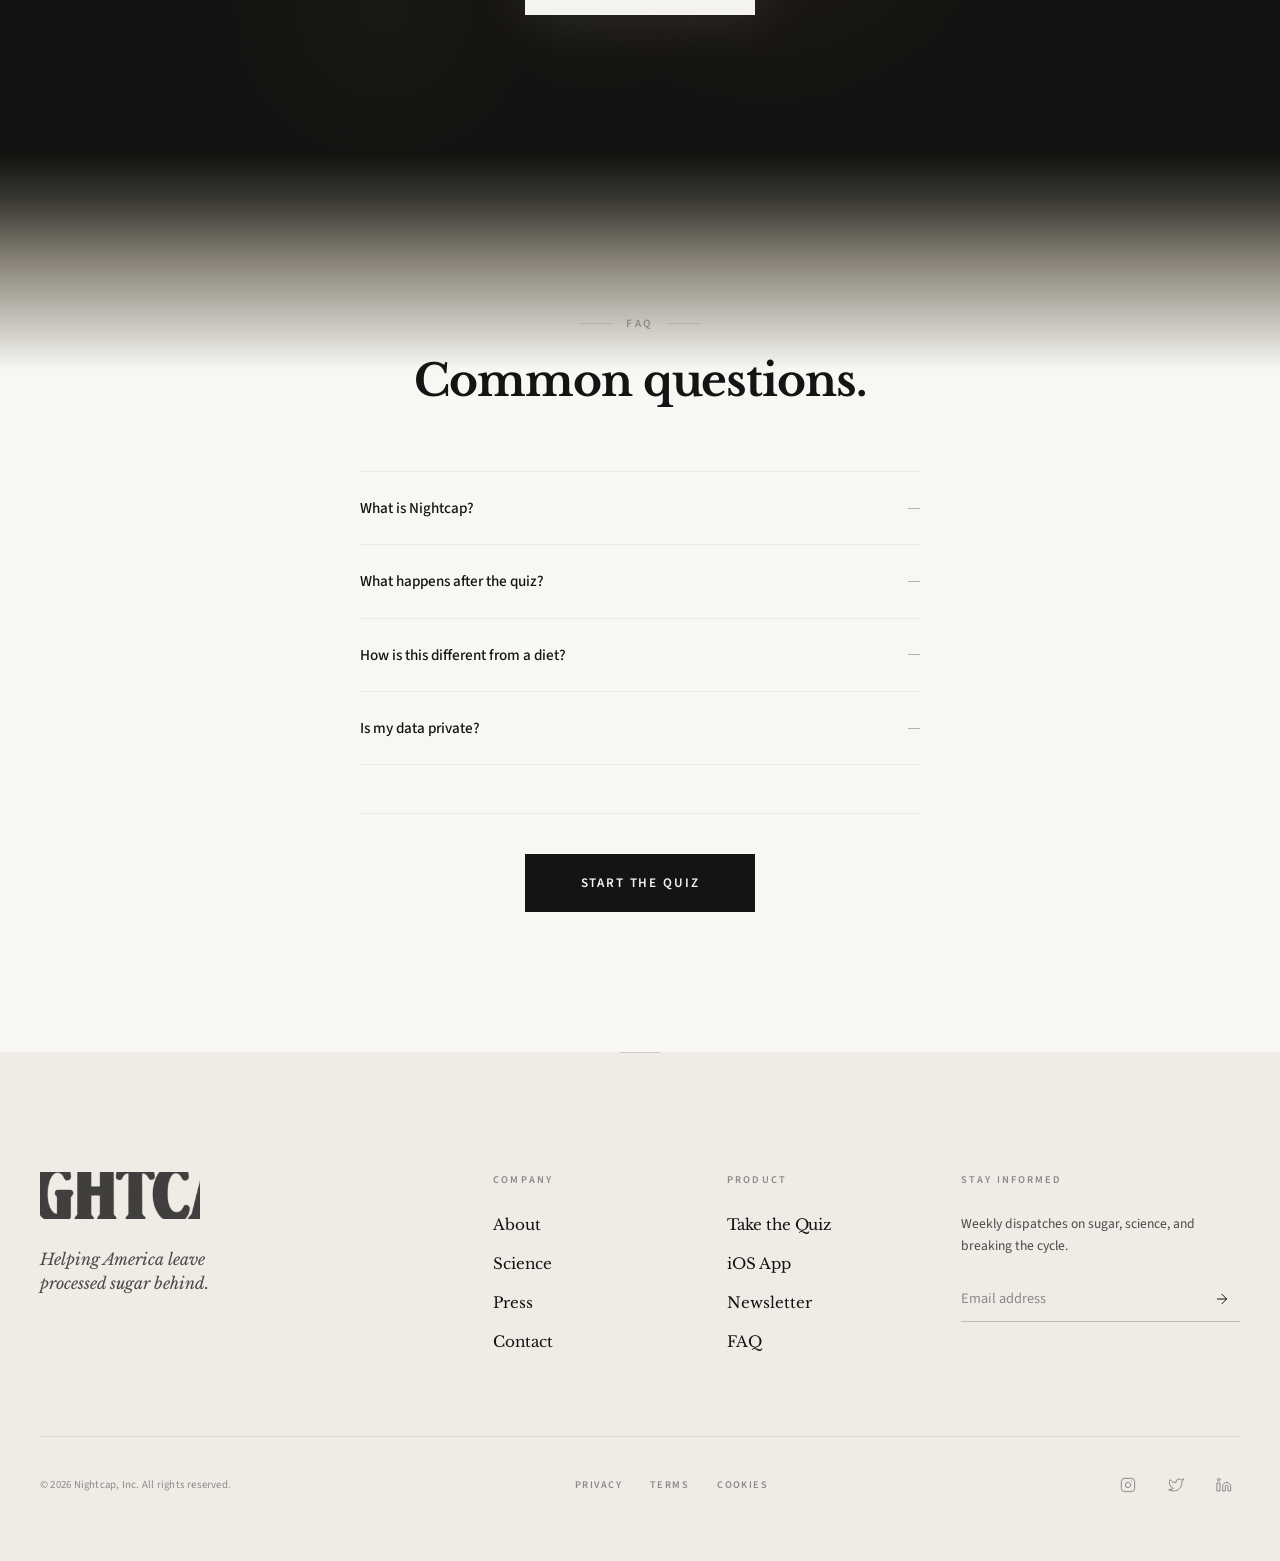
==== commit db28e495: "Founder letter section + signup form polish Founder section: new dark section positioned between Sci" ====
--- a/nightcap-preview-all-in-one.html
+++ b/nightcap-preview-all-in-one.html
@@ -734,8 +734,21 @@
   background: var(--nc-bg-card);
   border: none;
   border-radius: 0;
-  padding: 2.5rem 2rem;
-  box-shadow: var(--nc-shadow-lg);
+  padding: 3rem 2.5rem;
+  box-shadow: 0 24px 80px rgba(0, 0, 0, 0.08), 0 4px 16px rgba(0, 0, 0, 0.04);
+  position: relative;
+}
+
+.nc-signup__card::before {
+  content: '';
+  position: absolute;
+  top: 0;
+  left: 50%;
+  transform: translateX(-50%);
+  width: 32px;
+  height: 1px;
+  background: var(--nc-text);
+  opacity: 0.2;
 }
 
 .nc-signup__header {
@@ -746,9 +759,9 @@
 /* Signup teaser */
 .nc-signup__teaser {
   text-align: center;
-  margin-bottom: 2rem;
-  padding-bottom: 2rem;
-  border-bottom: 1px solid var(--nc-border);
+  margin-bottom: 2.5rem;
+  padding-bottom: 2.5rem;
+  border-bottom: 1px solid rgba(0, 0, 0, 0.08);
 }
 
 .nc-signup__teaser-label {
@@ -1588,6 +1601,111 @@
   }
 }
 
+/* ---------- Founder Note ---------- */
+.nc-founder {
+  padding: 180px 40px;
+  background: #141311;
+  position: relative;
+  overflow: hidden;
+  color: #F5F3EE;
+}
+
+.nc-founder::before {
+  content: '';
+  position: absolute;
+  inset: 0;
+  background:
+    radial-gradient(circle 600px at 30% 50%, rgba(180, 140, 90, 0.08) 0%, transparent 60%),
+    radial-gradient(circle 400px at 80% 30%, rgba(200, 170, 120, 0.05) 0%, transparent 60%);
+  pointer-events: none;
+}
+
+.nc-founder__container {
+  position: relative;
+  z-index: 1;
+  max-width: 680px;
+  margin: 0 auto;
+  text-align: center;
+}
+
+.nc-founder__body {
+  margin: 2rem 0 3rem;
+  padding: 0;
+  font-family: var(--nc-font-display);
+  font-size: clamp(1.15rem, 2.25vw, 1.4rem);
+  font-weight: 400;
+  line-height: 1.65;
+  color: rgba(245, 243, 238, 0.85);
+  text-align: left;
+}
+
+.nc-founder__body p {
+  margin: 0 0 1.25rem;
+}
+
+.nc-founder__body p:last-child {
+  margin-bottom: 0;
+}
+
+.nc-founder__body em {
+  font-style: italic;
+  color: #F5F3EE;
+}
+
+.nc-founder__sign {
+  display: flex;
+  flex-direction: column;
+  align-items: flex-start;
+  gap: 6px;
+  padding-top: 2rem;
+  border-top: 1px solid rgba(245, 243, 238, 0.12);
+  max-width: 260px;
+  margin-left: 0;
+  text-align: left;
+}
+
+.nc-founder__signature {
+  font-family: var(--nc-font-display);
+  font-size: 1.5rem;
+  font-weight: 400;
+  font-style: italic;
+  color: #F5F3EE;
+  letter-spacing: -0.005em;
+}
+
+.nc-founder__role {
+  font-family: var(--nc-font);
+  font-size: 0.65rem;
+  font-weight: 600;
+  letter-spacing: 0.18em;
+  text-transform: uppercase;
+  color: rgba(245, 243, 238, 0.45);
+}
+
+@media (max-width: 768px) {
+  .nc-founder {
+    padding: 120px 32px;
+  }
+
+  .nc-founder__body {
+    font-size: 1.1rem;
+  }
+}
+
+@media (max-width: 480px) {
+  .nc-founder {
+    padding: 100px 24px;
+  }
+
+  .nc-founder__body {
+    font-size: 1.05rem;
+  }
+
+  .nc-founder__signature {
+    font-size: 1.35rem;
+  }
+}
+
 /* ---------- Mid-page CTA ---------- */
 .nc-midcta {
   padding: 140px 32px;
@@ -2462,26 +2580,34 @@
 .nc-signup__value-list {
   list-style: none;
   padding: 0;
-  margin: 1rem auto 0;
+  margin: 1.5rem 0 0;
   text-align: left;
-  display: inline-block;
+  display: block;
 }
 
 .nc-signup__value-list li {
-  font-size: 0.88rem;
-  font-weight: 500;
+  font-size: 0.92rem;
+  font-weight: 400;
   color: var(--nc-text-muted);
-  padding: 6px 0 6px 1.25rem;
+  padding: 10px 0 10px 1.75rem;
   position: relative;
+  border-bottom: 1px solid rgba(0, 0, 0, 0.06);
+  letter-spacing: -0.003em;
+}
+
+.nc-signup__value-list li:last-child {
+  border-bottom: none;
 }
 
 .nc-signup__value-list li::before {
-  content: '✓';
+  content: '';
   position: absolute;
   left: 0;
-  color: var(--nc-text);
-  font-weight: 600;
-  opacity: 0.4;
+  top: 50%;
+  width: 12px;
+  height: 1px;
+  background: var(--nc-text);
+  opacity: 0.3;
 }
 
 /* ---------- Statement (the iconic moment) ---------- */
@@ -3021,6 +3147,22 @@
           <span class="nc-science__pq-title">Professor of Pediatric Endocrinology, UCSF</span>
         </figcaption>
       </figure>
+    </div>
+  </section>
+
+  <!-- ===== FOUNDER NOTE ===== -->
+  <section class="nc-founder nc-reveal" id="founder">
+    <div class="nc-founder__container">
+      <p class="nc-eyebrow nc-eyebrow--light">A Note From the Founder</p>
+      <blockquote class="nc-founder__body">
+        <p>I spent twenty-nine years thinking my energy crashes, 3pm fog, and restless sleep were just&nbsp;life.</p>
+        <p>Then I tracked what I was actually eating. <em>Eighty-seven grams of processed sugar a&nbsp;day.</em> Not in the places I expected — in bread, sauces, yogurt, protein bars. Hidden, compounding, normalized.</p>
+        <p>Nightcap is the tool I wish I'd had. A clear number, an honest explanation, and a plan that doesn't require willpower or restriction. Just awareness of a variable most of us were never taught to measure.</p>
+      </blockquote>
+      <div class="nc-founder__sign">
+        <span class="nc-founder__signature">David Peikon</span>
+        <span class="nc-founder__role">Founder, Nightcap</span>
+      </div>
     </div>
   </section>
 
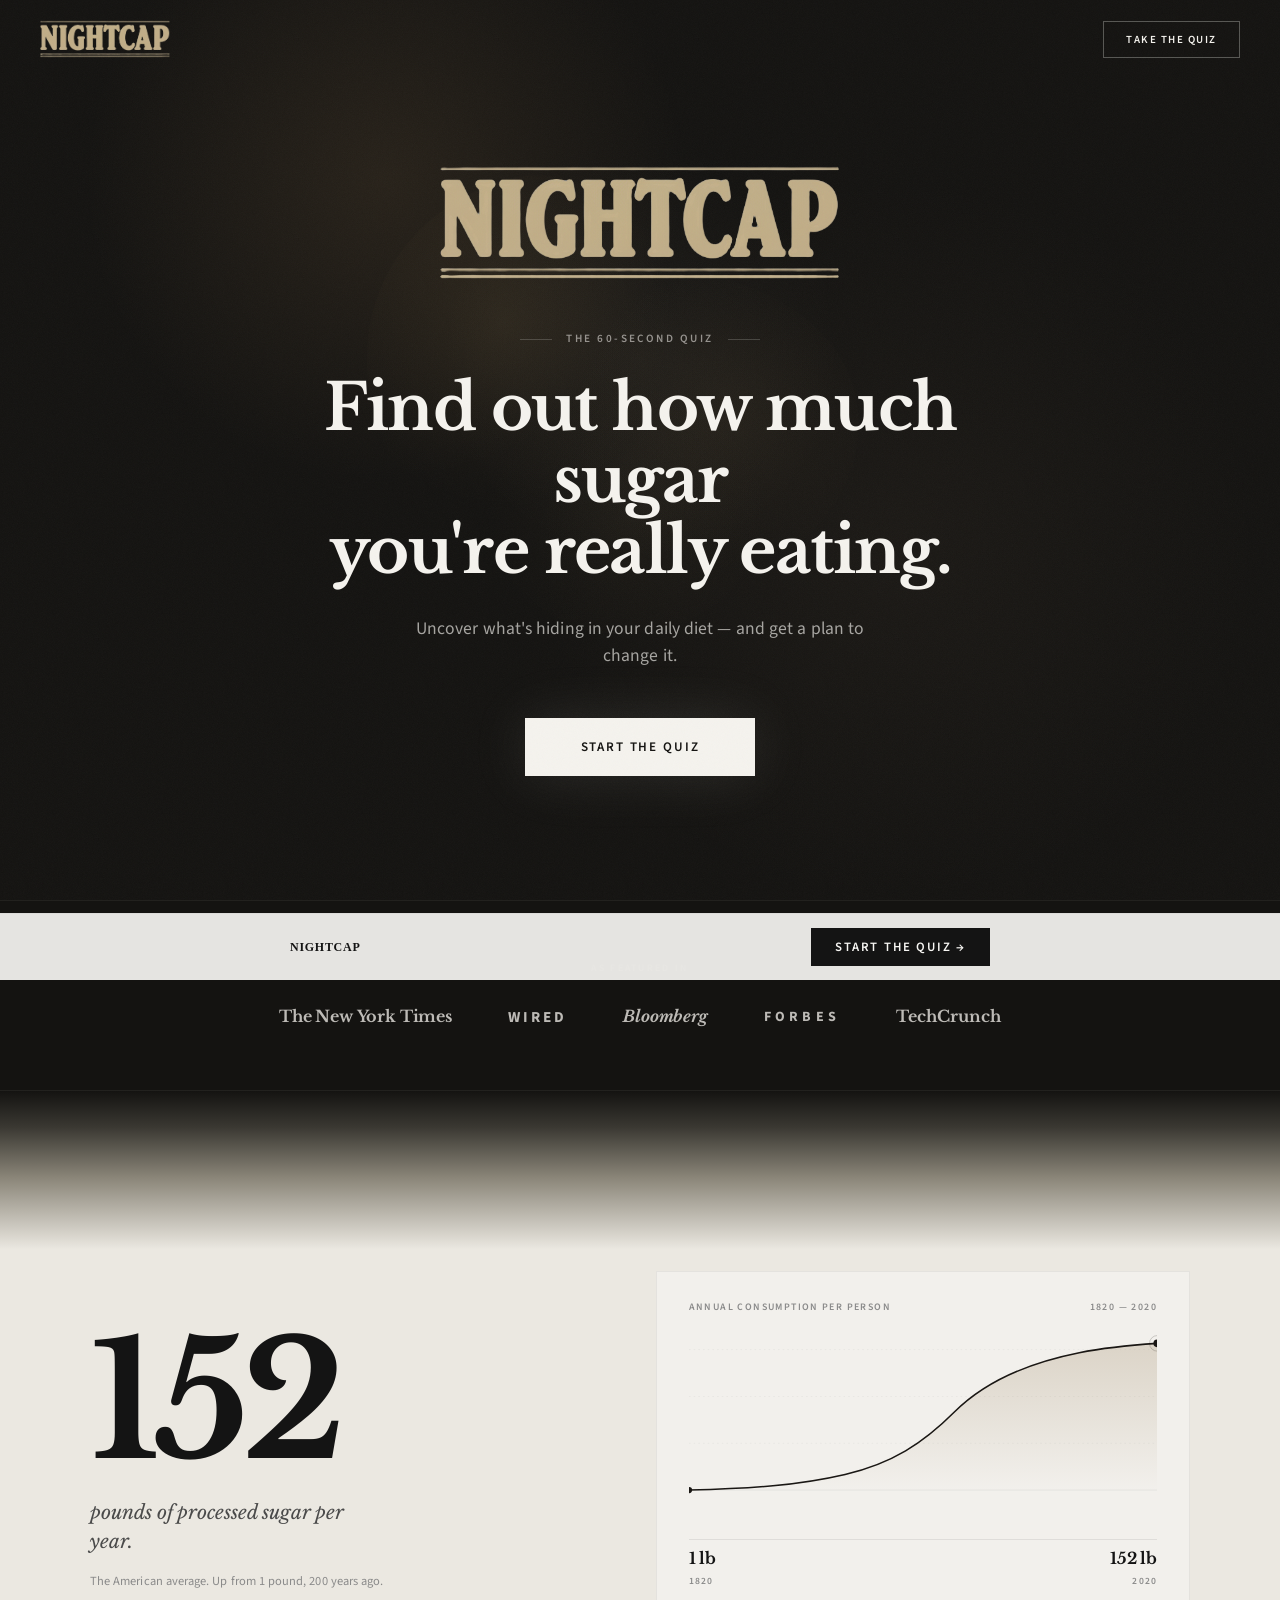
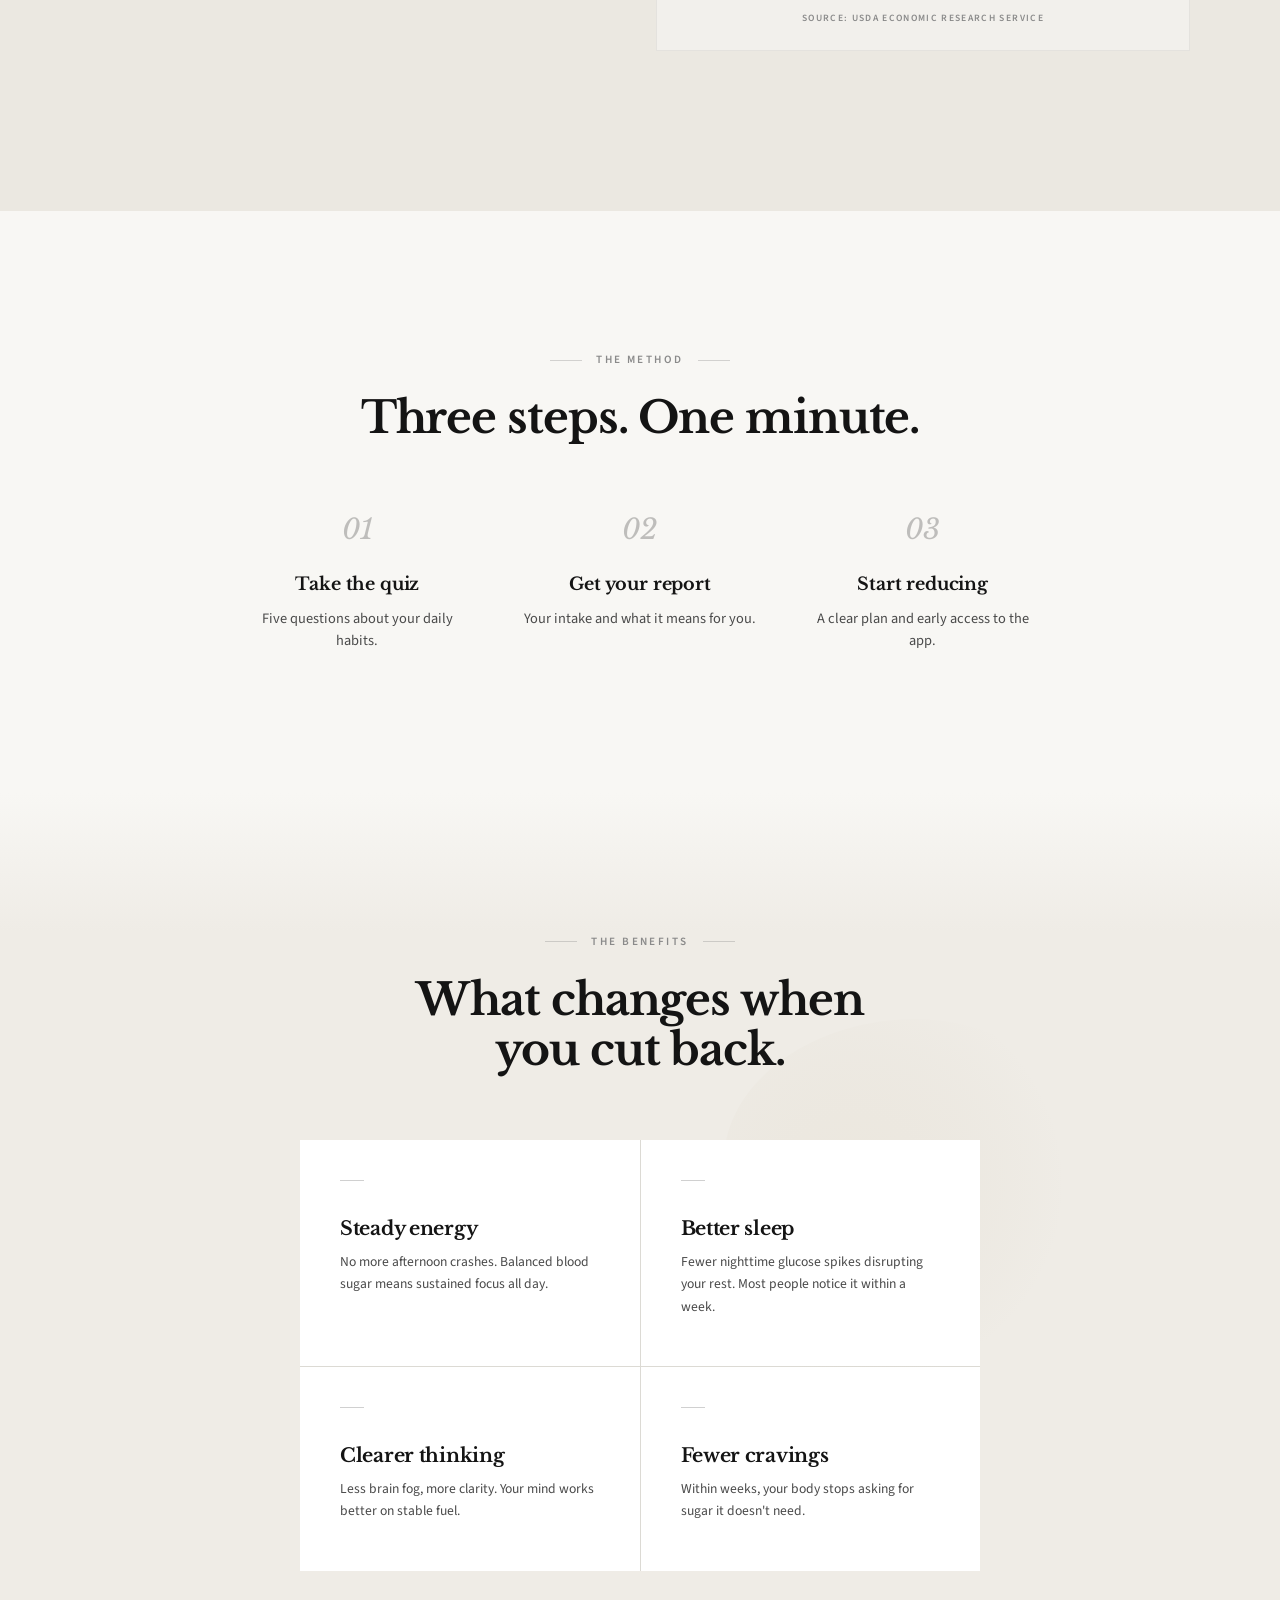
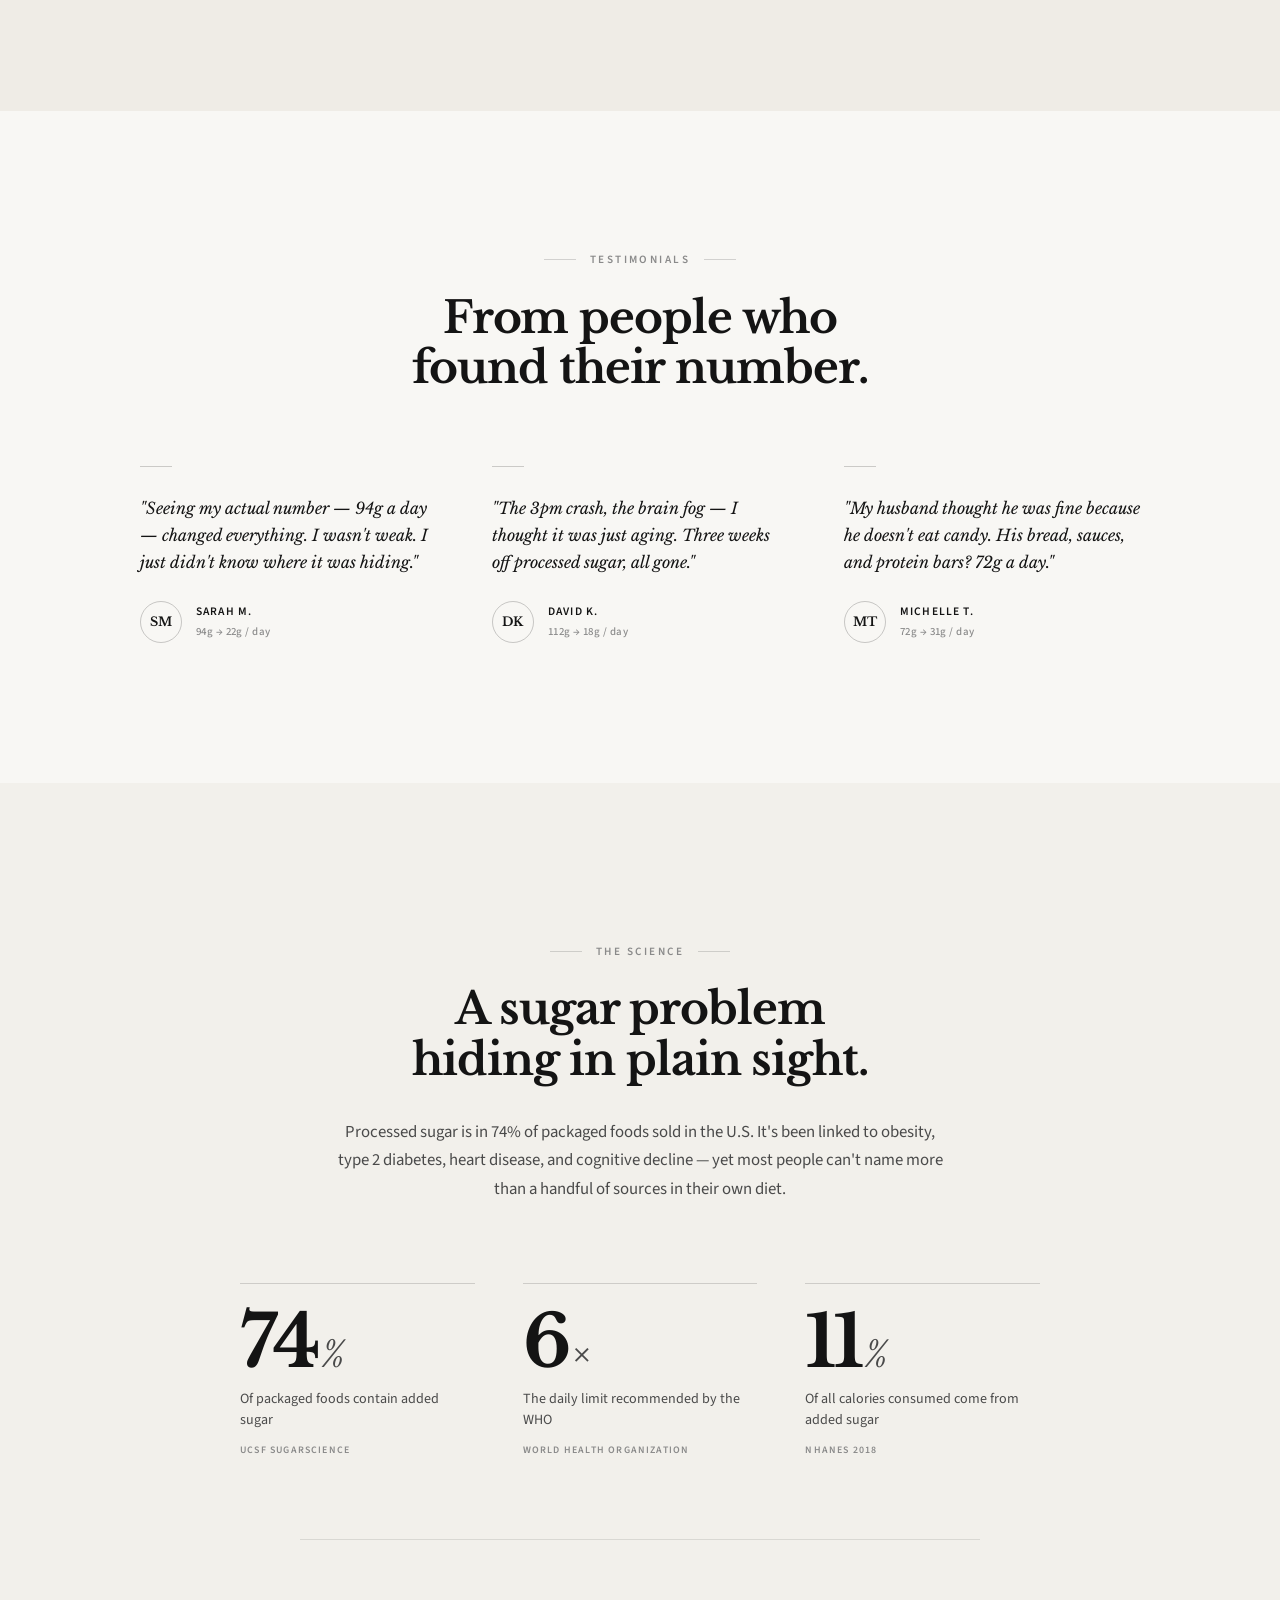
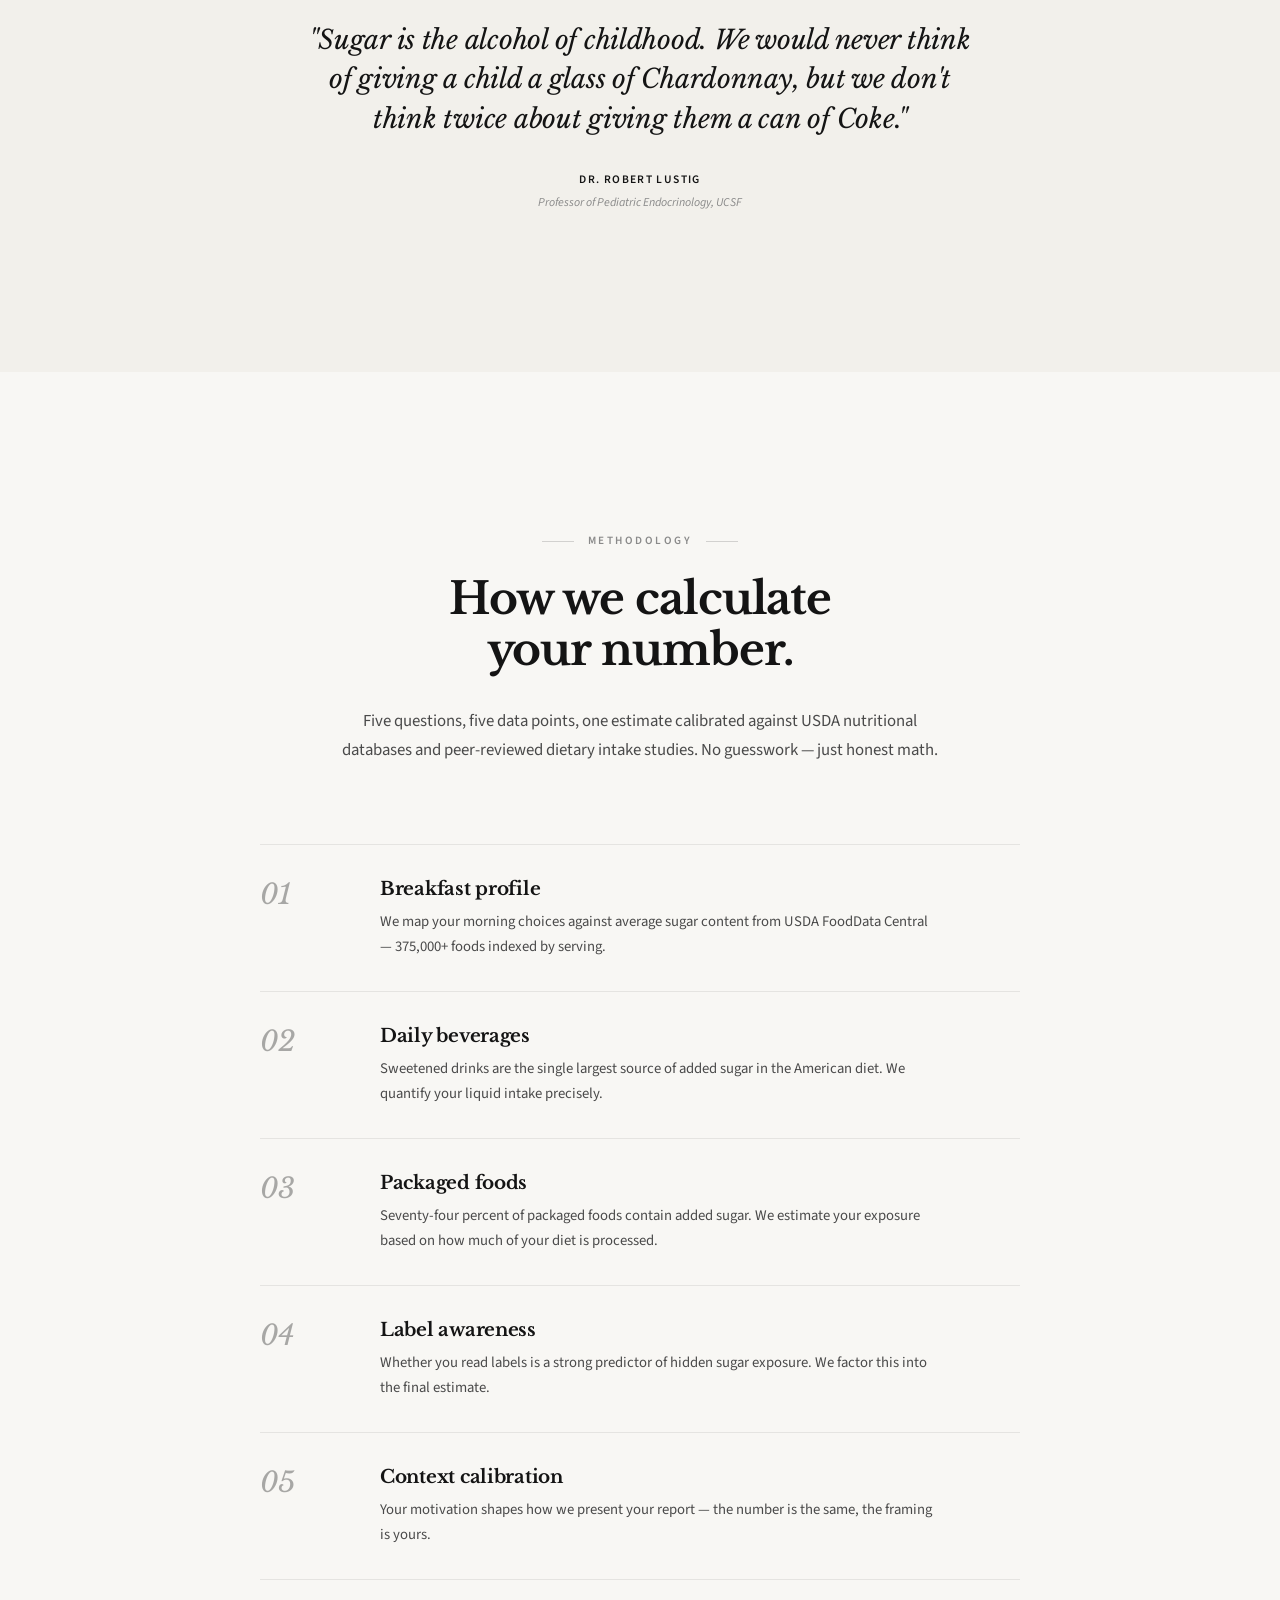
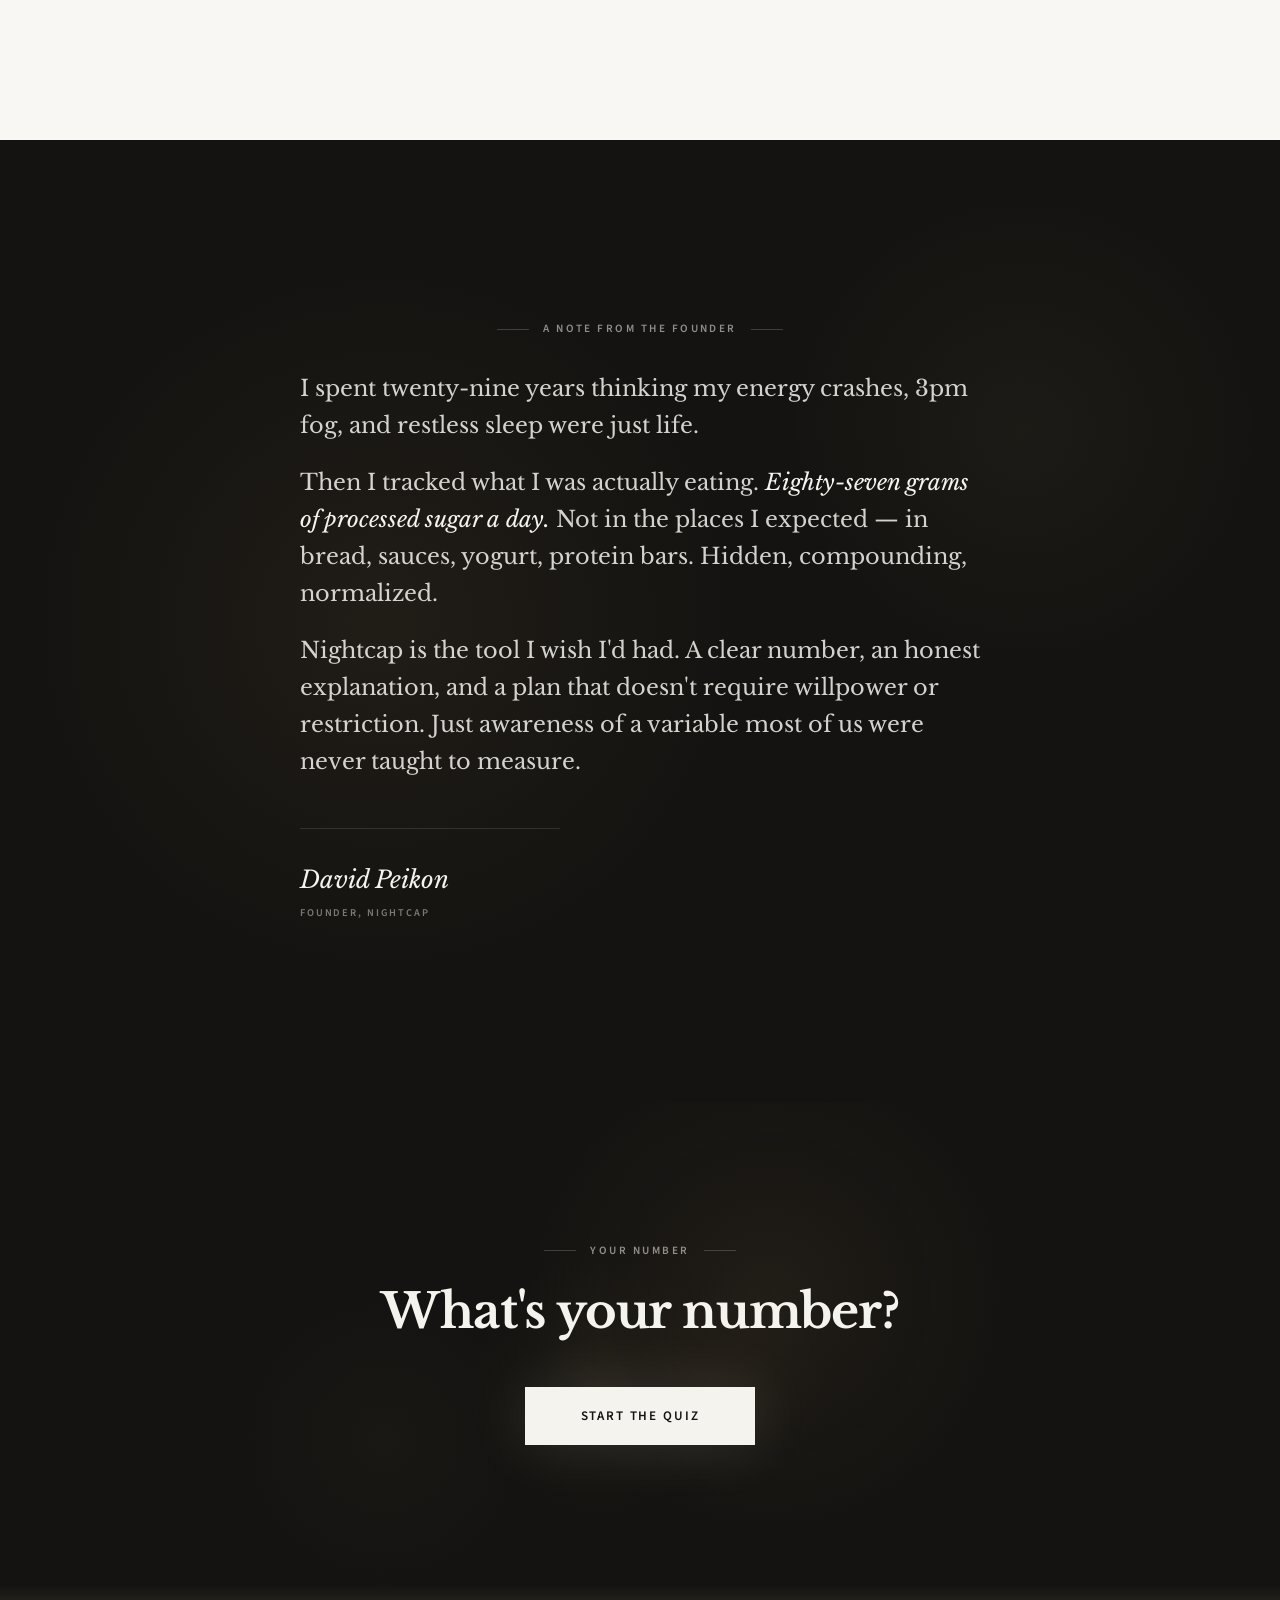
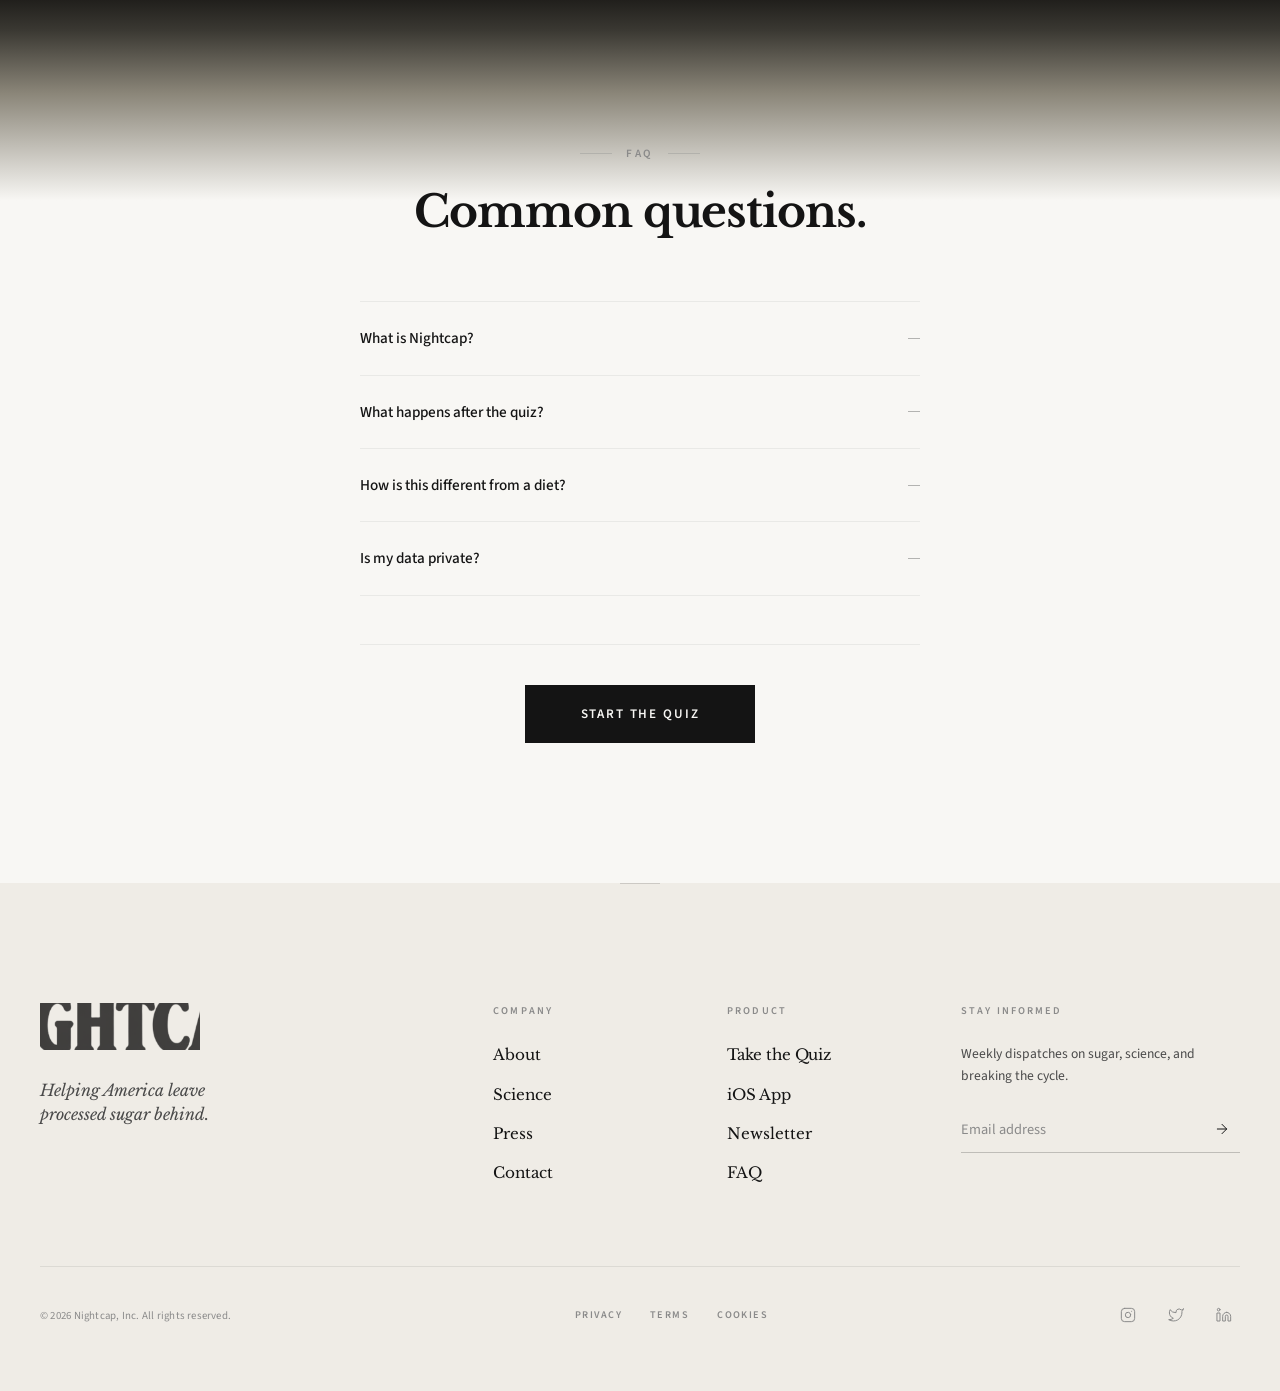
==== commit 618de833: "Methodology section + quiz polish + benefit card refinement 1. New methodology section between Scien" ====
--- a/nightcap-preview-all-in-one.html
+++ b/nightcap-preview-all-in-one.html
@@ -514,11 +514,12 @@
 /* ---------- Quiz ---------- */
 .nc-quiz {
   display: none;
-  padding: 60px 32px 100px;
+  padding: 100px 40px 120px;
   min-height: 100vh;
   min-height: 100dvh;
   align-items: center;
   justify-content: center;
+  background: #F8F7F4;
 }
 
 .nc-quiz.active {
@@ -527,7 +528,7 @@
 }
 
 .nc-quiz__container {
-  max-width: 560px;
+  max-width: 620px;
   width: 100%;
 }
 .nc-quiz__dots {
@@ -651,23 +652,24 @@
   align-items: center;
   justify-content: space-between;
   gap: 20px;
-  padding: 18px 24px;
-  background: var(--nc-bg-card);
-  border: none;
+  padding: 22px 28px;
+  background: #FFFFFF;
+  border: 1px solid transparent;
   border-radius: 0;
   cursor: pointer;
   transition: all var(--nc-transition);
   text-align: left;
   font-family: var(--nc-font);
-  font-size: 0.88rem;
+  font-size: 0.95rem;
   font-weight: 400;
   color: var(--nc-text);
   width: 100%;
-  box-shadow: var(--nc-shadow-sm);
+  box-shadow: 0 1px 3px rgba(0, 0, 0, 0.03);
 }
 
 .nc-quiz__option:hover {
-  box-shadow: var(--nc-shadow-md);
+  border-color: rgba(0, 0, 0, 0.18);
+  box-shadow: 0 4px 16px rgba(0, 0, 0, 0.06);
   transform: translateY(-1px);
 }
 
@@ -1402,12 +1404,12 @@
   display: grid;
   grid-template-columns: 1fr 1fr;
   gap: 1px;
-  background: rgba(0, 0, 0, 0.06);
+  background: rgba(0, 0, 0, 0.08);
   overflow: hidden;
 }
 
 .nc-benefits__item {
-  padding: 44px 32px 40px;
+  padding: 56px 40px 48px;
   background: var(--nc-bg-card);
   text-align: left;
   transition: background var(--nc-transition);
@@ -1417,8 +1419,8 @@
 .nc-benefits__item::before {
   content: '';
   position: absolute;
-  top: 32px;
-  left: 32px;
+  top: 40px;
+  left: 40px;
   width: 24px;
   height: 1px;
   background: var(--nc-text);
@@ -1598,6 +1600,142 @@
 
   .nc-science__pullquote {
     padding-top: 3rem;
+  }
+}
+
+/* ---------- Methodology ---------- */
+.nc-method {
+  padding: 160px 40px;
+  background: #F8F7F4;
+  position: relative;
+}
+
+.nc-method__container {
+  max-width: 900px;
+  margin: 0 auto;
+  text-align: center;
+}
+
+.nc-method__title {
+  font-family: var(--nc-font-display);
+  font-size: clamp(2rem, 5vw, 2.75rem);
+  font-weight: 700;
+  letter-spacing: -0.025em;
+  line-height: 1.15;
+  margin-bottom: 2rem;
+}
+
+.nc-method__lede {
+  font-family: var(--nc-font);
+  font-size: 1.05rem;
+  font-weight: 400;
+  line-height: 1.7;
+  color: var(--nc-text-muted);
+  max-width: 620px;
+  margin: 0 auto 5rem;
+}
+
+.nc-method__steps {
+  list-style: none;
+  margin: 0;
+  padding: 0;
+  text-align: left;
+  max-width: 760px;
+  margin: 0 auto;
+}
+
+.nc-method__step {
+  display: grid;
+  grid-template-columns: 80px 1fr;
+  gap: 40px;
+  padding: 32px 0;
+  border-top: 1px solid rgba(0, 0, 0, 0.08);
+  align-items: start;
+}
+
+.nc-method__step:last-child {
+  border-bottom: 1px solid rgba(0, 0, 0, 0.08);
+}
+
+.nc-method__index {
+  font-family: var(--nc-font-display);
+  font-size: 1.75rem;
+  font-weight: 400;
+  font-style: italic;
+  color: var(--nc-text);
+  opacity: 0.35;
+  line-height: 1;
+  padding-top: 4px;
+  font-variant-numeric: tabular-nums;
+}
+
+.nc-method__body {
+  display: flex;
+  flex-direction: column;
+  gap: 8px;
+}
+
+.nc-method__step-title {
+  font-family: var(--nc-font-display);
+  font-size: 1.15rem;
+  font-weight: 700;
+  letter-spacing: -0.015em;
+  color: var(--nc-text);
+  margin: 0;
+  line-height: 1.3;
+}
+
+.nc-method__step-desc {
+  font-size: 0.92rem;
+  font-weight: 400;
+  line-height: 1.7;
+  color: var(--nc-text-muted);
+  margin: 0;
+  max-width: 560px;
+}
+
+@media (max-width: 768px) {
+  .nc-method {
+    padding: 120px 32px;
+  }
+
+  .nc-method__step {
+    grid-template-columns: 60px 1fr;
+    gap: 24px;
+    padding: 28px 0;
+  }
+
+  .nc-method__index {
+    font-size: 1.5rem;
+  }
+}
+
+@media (max-width: 480px) {
+  .nc-method {
+    padding: 100px 24px;
+  }
+
+  .nc-method__lede {
+    font-size: 0.95rem;
+    margin-bottom: 3.5rem;
+  }
+
+  .nc-method__step {
+    grid-template-columns: 48px 1fr;
+    gap: 20px;
+    padding: 24px 0;
+  }
+
+  .nc-method__index {
+    font-size: 1.35rem;
+  }
+
+  .nc-method__step-title {
+    font-size: 1.05rem;
+  }
+
+  .nc-method__step-desc {
+    font-size: 0.88rem;
   }
 }
 
@@ -2420,7 +2558,16 @@
   }
 
   .nc-benefits__item {
-    padding: 24px 20px;
+    padding: 36px 28px 32px;
+  }
+
+  .nc-benefits__item::before {
+    top: 28px;
+    left: 28px;
+  }
+
+  .nc-benefits__item-title {
+    margin-top: 16px;
   }
 
   /* Proof */
@@ -3147,6 +3294,57 @@
           <span class="nc-science__pq-title">Professor of Pediatric Endocrinology, UCSF</span>
         </figcaption>
       </figure>
+    </div>
+  </section>
+
+  <!-- ===== METHODOLOGY ===== -->
+  <section class="nc-method nc-reveal" id="method">
+    <div class="nc-method__container">
+      <p class="nc-eyebrow">Methodology</p>
+      <h2 class="nc-method__title">How we calculate<br>your number.</h2>
+      <p class="nc-method__lede">
+        Five questions, five data points, one estimate calibrated against
+        USDA nutritional databases and peer-reviewed dietary intake studies.
+        No guesswork — just honest math.
+      </p>
+
+      <ol class="nc-method__steps">
+        <li class="nc-method__step">
+          <span class="nc-method__index">01</span>
+          <div class="nc-method__body">
+            <h3 class="nc-method__step-title">Breakfast profile</h3>
+            <p class="nc-method__step-desc">We map your morning choices against average sugar content from USDA FoodData Central — 375,000+ foods indexed by serving.</p>
+          </div>
+        </li>
+        <li class="nc-method__step">
+          <span class="nc-method__index">02</span>
+          <div class="nc-method__body">
+            <h3 class="nc-method__step-title">Daily beverages</h3>
+            <p class="nc-method__step-desc">Sweetened drinks are the single largest source of added sugar in the American diet. We quantify your liquid intake precisely.</p>
+          </div>
+        </li>
+        <li class="nc-method__step">
+          <span class="nc-method__index">03</span>
+          <div class="nc-method__body">
+            <h3 class="nc-method__step-title">Packaged foods</h3>
+            <p class="nc-method__step-desc">Seventy-four percent of packaged foods contain added sugar. We estimate your exposure based on how much of your diet is processed.</p>
+          </div>
+        </li>
+        <li class="nc-method__step">
+          <span class="nc-method__index">04</span>
+          <div class="nc-method__body">
+            <h3 class="nc-method__step-title">Label awareness</h3>
+            <p class="nc-method__step-desc">Whether you read labels is a strong predictor of hidden sugar exposure. We factor this into the final estimate.</p>
+          </div>
+        </li>
+        <li class="nc-method__step">
+          <span class="nc-method__index">05</span>
+          <div class="nc-method__body">
+            <h3 class="nc-method__step-title">Context calibration</h3>
+            <p class="nc-method__step-desc">Your motivation shapes how we present your report — the number is the same, the framing is yours.</p>
+          </div>
+        </li>
+      </ol>
     </div>
   </section>
 
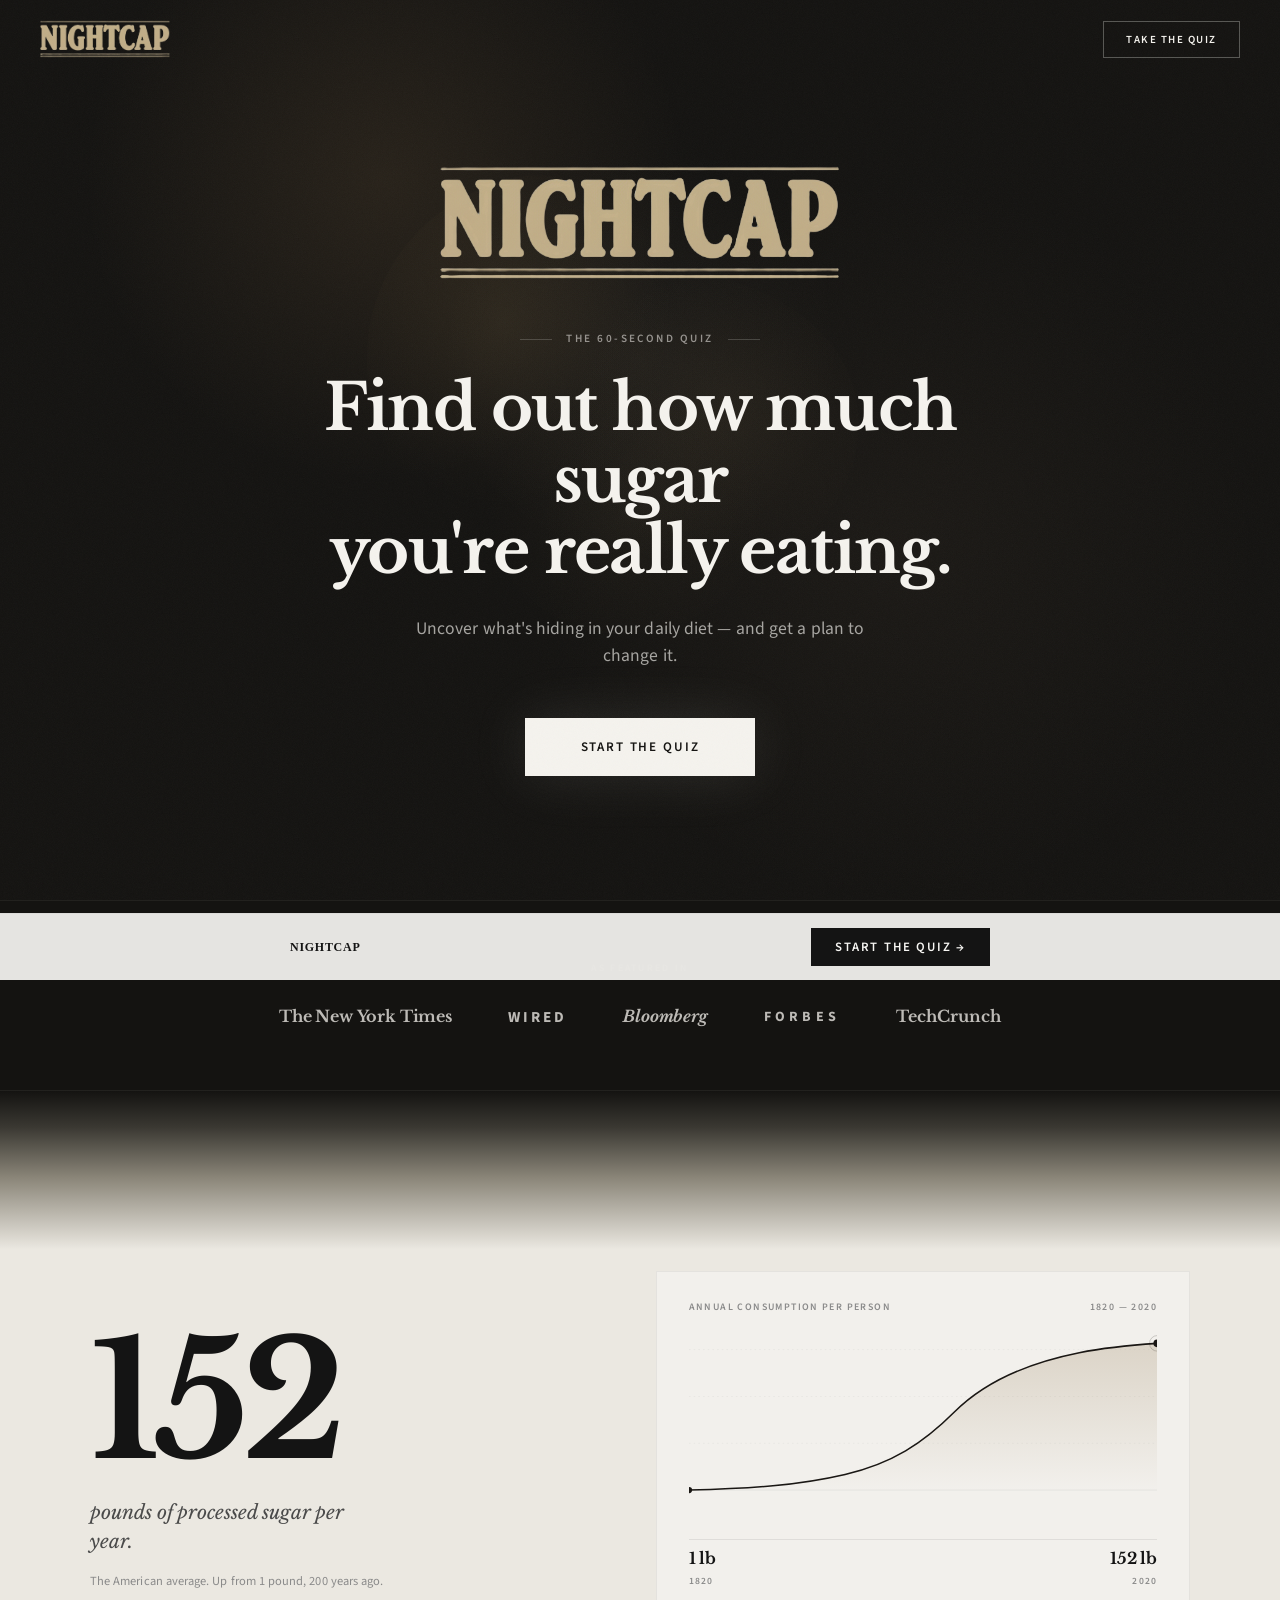
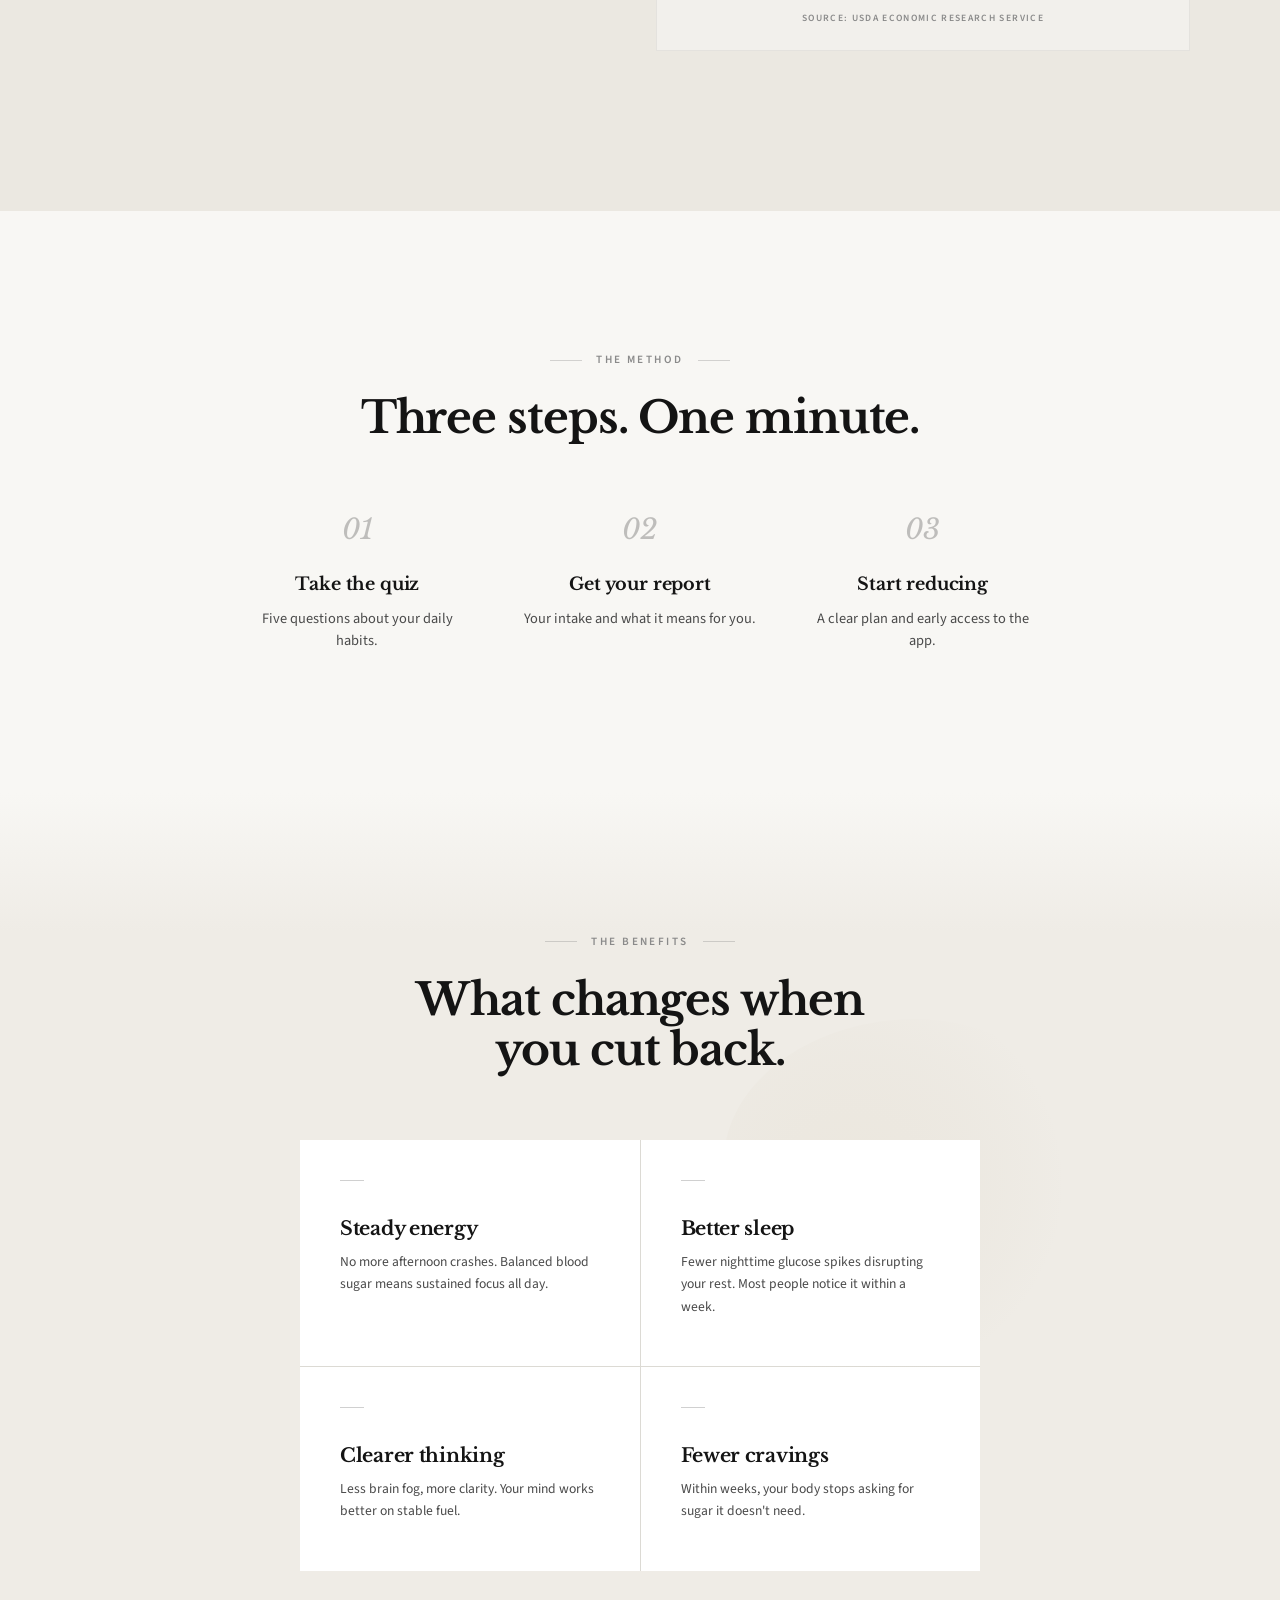
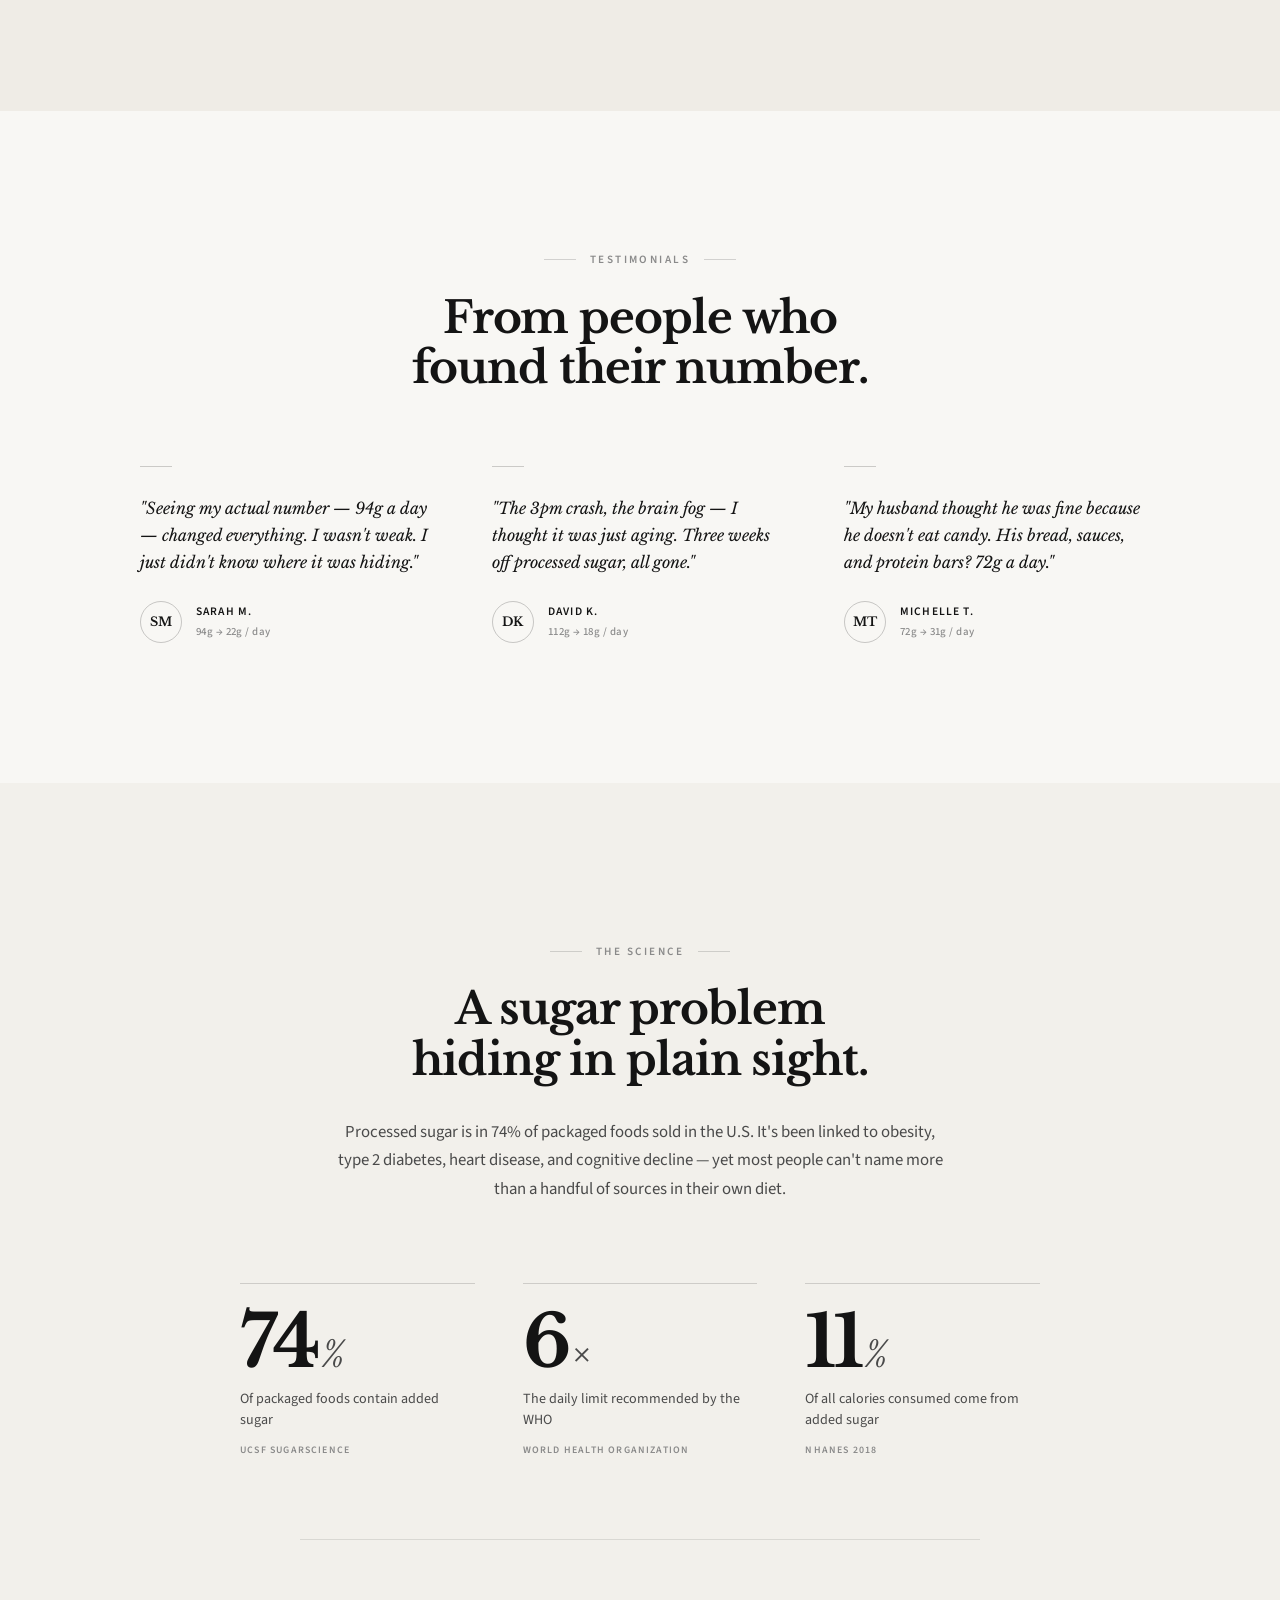
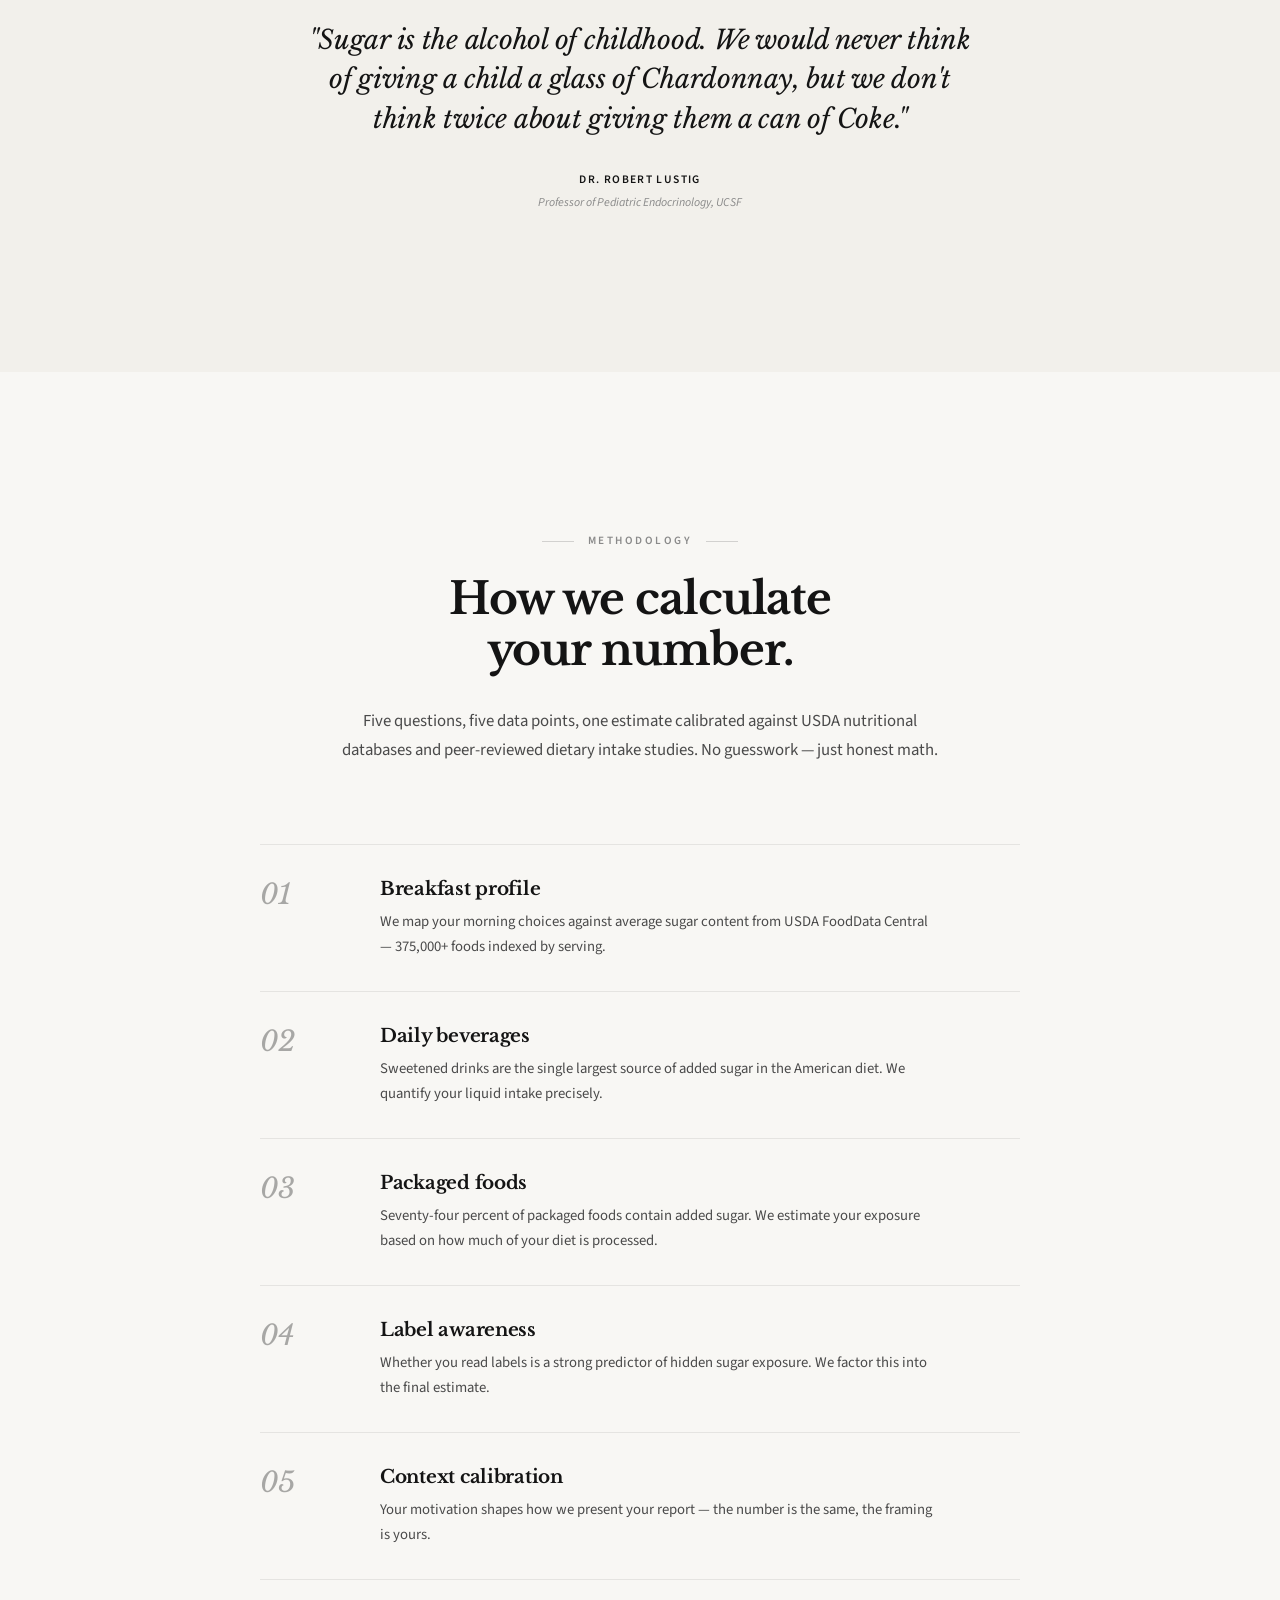
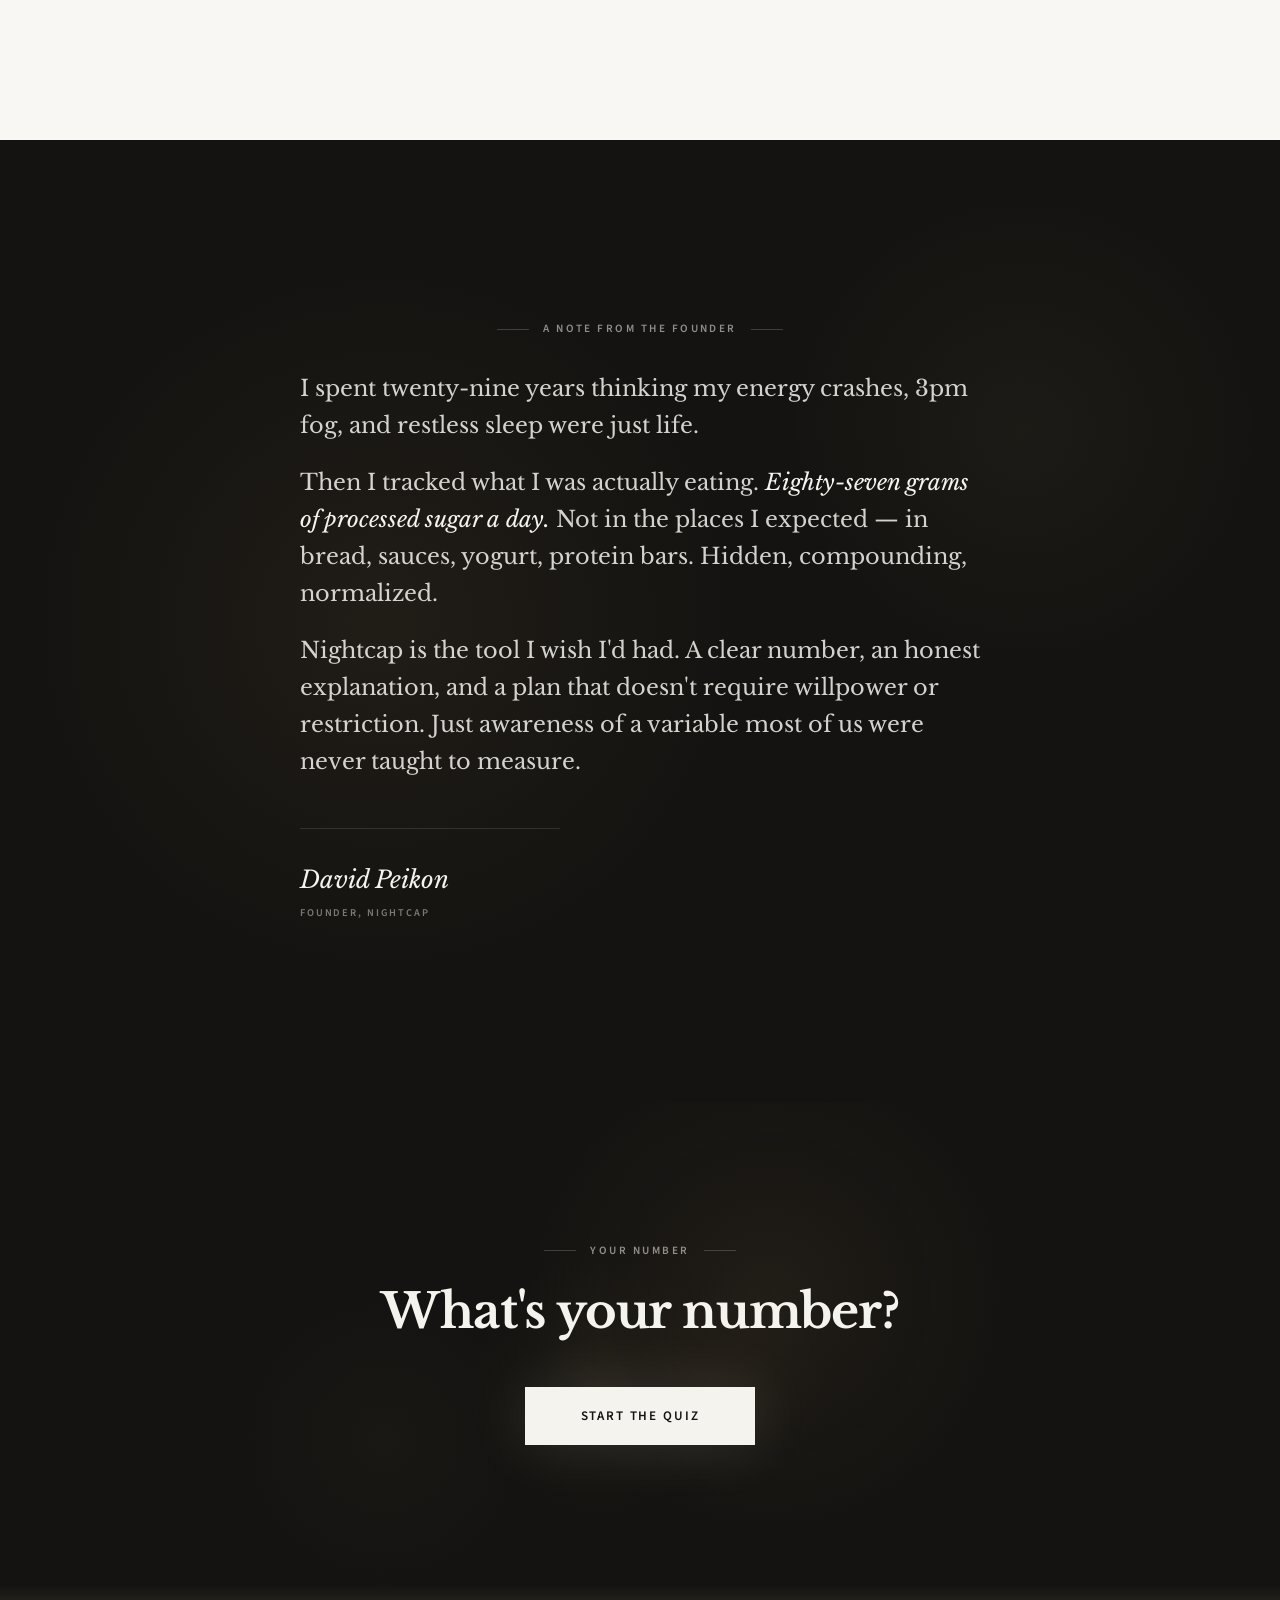
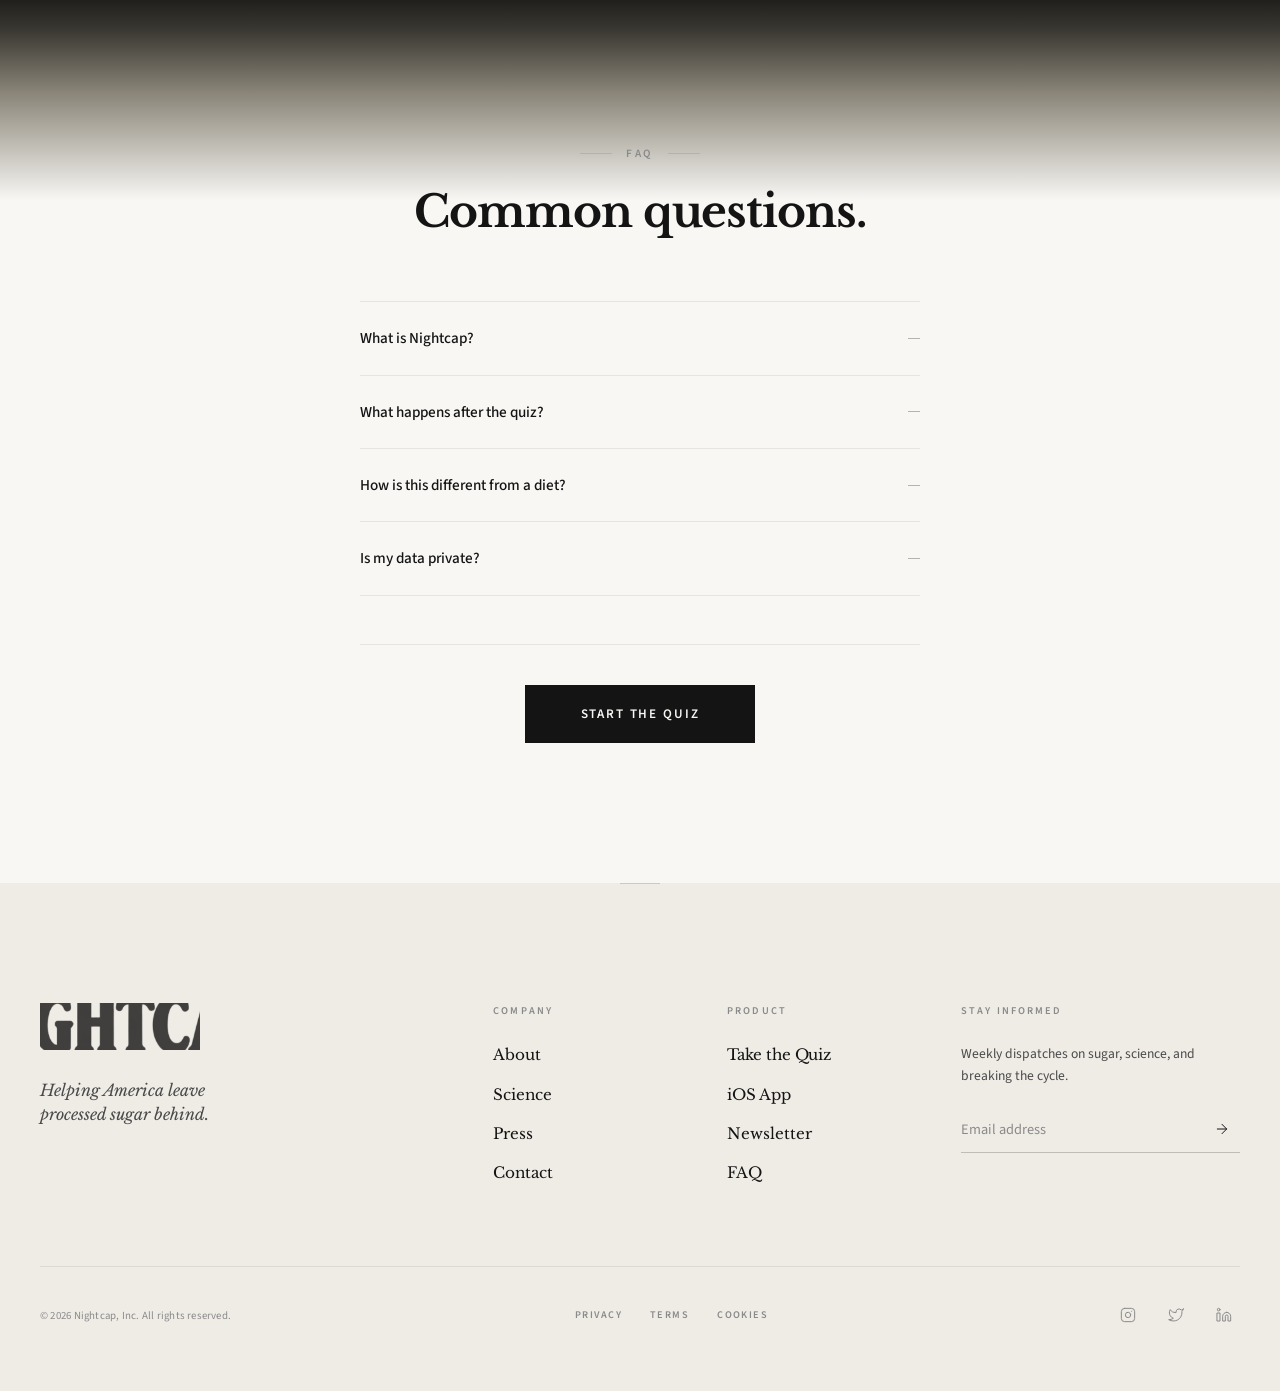
==== commit 90893304: "Exit popup polish + signup/results backgrounds + hairline consistency Exit popup: - Removed the 1px " ====
--- a/nightcap-preview-all-in-one.html
+++ b/nightcap-preview-all-in-one.html
@@ -716,10 +716,12 @@
 /* ---------- Signup ---------- */
 .nc-signup {
   display: none;
-  padding: 80px 32px 100px;
+  padding: 100px 32px 120px;
   min-height: 100vh;
+  min-height: 100dvh;
   align-items: center;
   justify-content: center;
+  background: #F8F7F4;
 }
 
 .nc-signup.active {
@@ -876,8 +878,10 @@
 /* ---------- Results ---------- */
 .nc-results {
   display: none;
-  padding: 100px 32px 120px;
+  padding: 120px 32px 140px;
   min-height: 100vh;
+  min-height: 100dvh;
+  background: #F8F7F4;
 }
 
 .nc-results.active {
@@ -886,7 +890,7 @@
 }
 
 .nc-results__container {
-  max-width: 520px;
+  max-width: 640px;
   margin: 0 auto;
 }
 
@@ -894,7 +898,7 @@
   text-align: center;
   margin-bottom: 2.5rem;
   padding-bottom: 2.5rem;
-  border-bottom: 1px solid var(--nc-border);
+  border-bottom: 1px solid rgba(0, 0, 0, 0.08);
 }
 
 .nc-results__your-label {
@@ -1025,7 +1029,7 @@
   gap: 10px;
   padding: 14px 20px;
   background: var(--nc-bg-card);
-  border: 1px solid var(--nc-border);
+  border: 1px solid rgba(0, 0, 0, 0.08);
   border-radius: 0;
   box-shadow: var(--nc-shadow-lg);
   font-size: 0.85rem;
@@ -2048,14 +2052,14 @@
 .nc-faq__item {
   background: transparent;
   border: none;
-  border-bottom: 1px solid var(--nc-border);
+  border-bottom: 1px solid rgba(0, 0, 0, 0.08);
   border-radius: 0;
   overflow: hidden;
   transition: all var(--nc-transition);
 }
 
 .nc-faq__item:first-child {
-  border-top: 1px solid var(--nc-border);
+  border-top: 1px solid rgba(0, 0, 0, 0.08);
 }
 
 .nc-faq__item[open] {
@@ -2100,8 +2104,9 @@
 }
 
 .nc-faq__answer {
-  padding: 0 0 20px;
+  padding: 0 48px 24px 0;
   animation: nc-faqOpen 0.3s ease-out;
+  max-width: 540px;
 }
 
 @keyframes nc-faqOpen {
@@ -2121,7 +2126,7 @@
   text-align: center;
   margin-top: 3rem;
   padding-top: 2.5rem;
-  border-top: 1px solid var(--nc-border);
+  border-top: 1px solid rgba(0, 0, 0, 0.08);
 }
 .nc-exit-popup {
   display: none;
@@ -2152,15 +2157,27 @@
 
 .nc-exit-popup__card {
   position: relative;
-  max-width: 400px;
+  max-width: 440px;
   width: 100%;
   background: var(--nc-bg-card);
-  border: 1px solid var(--nc-border);
+  border: none;
   border-radius: 0;
-  padding: 2.5rem;
+  padding: 3.5rem 2.75rem 3rem;
   text-align: center;
-  box-shadow: var(--nc-shadow-lg);
+  box-shadow: 0 40px 120px rgba(0, 0, 0, 0.15), 0 8px 24px rgba(0, 0, 0, 0.06);
   animation: nc-popIn 0.4s cubic-bezier(0.34, 1.56, 0.64, 1);
+}
+
+.nc-exit-popup__card::before {
+  content: '';
+  position: absolute;
+  top: 0;
+  left: 50%;
+  transform: translateX(-50%);
+  width: 32px;
+  height: 1px;
+  background: var(--nc-text);
+  opacity: 0.2;
 }
 
 @keyframes nc-popIn {
@@ -2170,12 +2187,13 @@
 
 .nc-exit-popup__close {
   position: absolute;
-  top: 12px;
-  right: 16px;
+  top: 16px;
+  right: 20px;
   background: none;
   border: none;
-  color: var(--nc-text-muted);
+  color: var(--nc-text-dim);
   font-size: 1.5rem;
+  line-height: 1;
   cursor: pointer;
   padding: 4px 8px;
   transition: color var(--nc-transition);
@@ -2187,42 +2205,51 @@
 
 .nc-exit-popup__title {
   font-family: var(--nc-font-display);
-  font-size: clamp(1.4rem, 3.75vw, 1.75rem);
+  font-size: clamp(1.5rem, 3.75vw, 1.85rem);
   font-weight: 700;
   letter-spacing: -0.02em;
   line-height: 1.2;
-  margin-bottom: 1rem;
+  margin-bottom: 1.25rem;
 }
 
 .nc-exit-popup__desc {
-  font-size: 0.9rem;
+  font-size: 0.92rem;
   color: var(--nc-text-muted);
-  line-height: 1.6;
-  margin-bottom: 1.5rem;
+  line-height: 1.65;
+  margin-bottom: 2rem;
+  max-width: 320px;
+  margin-left: auto;
+  margin-right: auto;
 }
 
 .nc-exit-popup__form {
   display: flex;
   flex-direction: column;
-  gap: 10px;
-  margin-top: 1.5rem;
-  padding-top: 1.5rem;
-  border-top: 1px solid var(--nc-border);
+  gap: 12px;
+  margin-top: 2rem;
+  padding-top: 2rem;
+  border-top: 1px solid rgba(0, 0, 0, 0.08);
 }
 
 .nc-exit-popup__note {
-  font-size: 0.8rem;
+  font-size: 0.68rem;
+  font-weight: 600;
+  letter-spacing: 0.16em;
+  text-transform: uppercase;
   color: var(--nc-text-dim);
+  margin-bottom: 4px;
 }
 
 /* ---------- Calculating Transition ---------- */
 .nc-calculating {
   display: none;
   min-height: 100vh;
+  min-height: 100dvh;
   align-items: center;
   justify-content: center;
-  padding: 40px 24px;
+  padding: 60px 32px;
   text-align: center;
+  background: #F8F7F4;
 }
 
 .nc-calculating.active {
@@ -2247,7 +2274,7 @@
 
 .nc-calculating__track {
   fill: none;
-  stroke: var(--nc-border);
+  stroke: rgba(0, 0, 0, 0.08);
   stroke-width: 4;
 }
 
@@ -2307,15 +2334,25 @@
 }
 
 .nc-results__biology {
-  margin: 3rem 0;
-  padding: 2.5rem 0;
-  border-top: 1px solid var(--nc-border);
+  margin: 5rem 0 0;
+  padding: 5rem 0 0;
+  border-top: 1px solid rgba(0, 0, 0, 0.08);
+  text-align: center;
+}
+
+.nc-results__biology .nc-results__section-title,
+.nc-results__mechanic .nc-results__section-title,
+.nc-results__cta-section .nc-results__section-title {
+  margin-bottom: 2.5rem;
 }
 
 .nc-results__bio-list {
   display: flex;
   flex-direction: column;
-  gap: 1.25rem;
+  gap: 1.5rem;
+  text-align: left;
+  max-width: 560px;
+  margin: 0 auto;
 }
 
 .nc-results__bio-item {
@@ -2328,14 +2365,18 @@
 }
 
 .nc-results__mechanic {
-  margin: 2rem 0;
-  padding: 2.5rem 0;
-  border-top: 1px solid var(--nc-border);
+  margin: 5rem 0 0;
+  padding: 5rem 0 0;
+  border-top: 1px solid rgba(0, 0, 0, 0.08);
+  text-align: center;
 }
 
 .nc-results__mechanic-intro {
-  font-size: 0.92rem;
+  font-size: 0.95rem;
   font-weight: 400;
+  max-width: 500px;
+  margin-left: auto;
+  margin-right: auto;
   color: var(--nc-text-muted);
   margin-bottom: 1.5rem;
   line-height: 1.6;
@@ -2345,8 +2386,10 @@
   display: flex;
   flex-direction: column;
   border-left: 1px solid rgba(20, 20, 20, 0.12);
-  padding-left: 1.5rem;
-  margin-left: 0.5rem;
+  padding-left: 1.75rem;
+  margin: 2.5rem auto 0;
+  max-width: 520px;
+  text-align: left;
 }
 
 .nc-results__phase {
@@ -2400,9 +2443,19 @@
 /* ---------- Results CTA ---------- */
 .nc-results__cta-section {
   text-align: center;
-  margin: 2.5rem 0;
-  padding: 2.5rem 0;
-  border-top: 1px solid var(--nc-border);
+  margin: 5rem 0 0;
+  padding: 5rem 0 0;
+  border-top: 1px solid rgba(0, 0, 0, 0.08);
+}
+
+.nc-results__cta-section .nc-btn--primary {
+  max-width: 360px;
+  margin: 0 auto;
+}
+
+.nc-results__cta-intro {
+  max-width: 440px;
+  margin: 0 auto 2rem;
 }
 
 .nc-results__cta-note {
@@ -2415,13 +2468,17 @@
 /* ---------- Results Share ---------- */
 .nc-results__share-section {
   text-align: center;
-  padding: 2rem 0;
-  border-top: 1px solid var(--nc-border);
+  margin: 5rem 0 0;
+  padding: 5rem 0 0;
+  border-top: 1px solid rgba(0, 0, 0, 0.08);
 }
 
 .nc-results__share-prompt {
-  font-size: 0.9rem;
-  font-weight: 500;
+  font-size: 0.95rem;
+  font-weight: 400;
+  font-family: var(--nc-font-display);
+  font-style: italic;
+  color: var(--nc-text-muted);
   color: var(--nc-text);
   margin-bottom: 1.25rem;
 }
@@ -3647,18 +3704,20 @@
 
       <!-- THE NUMBER, REFRAMED -->
       <div class="nc-results__report">
-        <p class="nc-results__your-label">Your number</p>
+        <p class="nc-eyebrow">Your Personalized Report</p>
+        <p class="nc-results__your-label">Estimated daily intake</p>
         <div class="nc-results__big-number">
           <span id="results-sugar-grams">0</span><span class="nc-results__big-number-unit">g</span>
         </div>
-        <p class="nc-results__big-label">of processed sugar per day</p>
+        <p class="nc-results__big-label">Of processed sugar per day</p>
         <h2 class="nc-results__title" id="results-title"></h2>
         <p class="nc-results__subtitle" id="results-subtitle"></p>
       </div>
 
       <!-- WHAT THAT NUMBER MEANS -->
       <div class="nc-results__biology">
-        <h3 class="nc-results__section-title">What this means for your body</h3>
+        <p class="nc-eyebrow">The Science</p>
+        <h3 class="nc-results__section-title">What this means<br>for your body.</h3>
         <div class="nc-results__bio-list">
           <p class="nc-results__bio-item" id="bio-dopamine">At this level, your brain's reward system adapts to expect sugar regularly. That's why cravings feel so strong — it's biology, not willpower. The good news: it's reversible.</p>
           <p class="nc-results__bio-item" id="bio-insulin">Your insulin is spiking roughly <span id="bio-insulin-cycles">—</span> times per day above baseline. Each spike affects energy, mood, and metabolism. Reducing sugar helps stabilize these cycles.</p>
@@ -3669,8 +3728,9 @@
 
       <!-- THE MECHANIC -->
       <div class="nc-results__mechanic">
-        <h3 class="nc-results__section-title">Your recovery timeline</h3>
-        <p class="nc-results__mechanic-intro">Here's what happens in your body when you start reducing processed sugar.</p>
+        <p class="nc-eyebrow">Recovery Timeline</p>
+        <h3 class="nc-results__section-title">What happens<br>when you reduce.</h3>
+        <p class="nc-results__mechanic-intro">Here's what your body does on its own once you start cutting back.</p>
         <div class="nc-results__phases">
           <div class="nc-results__phase">
             <span class="nc-results__phase-name">20 min</span>
@@ -3701,17 +3761,19 @@
 
       <!-- THE DOWNLOAD -->
       <div class="nc-results__cta-section">
+        <p class="nc-eyebrow">The App</p>
         <h3 class="nc-results__section-title">Ready to start?</h3>
-        <p class="nc-results__cta-intro">The Nightcap app tracks your progress and guides you through each phase of reducing sugar.</p>
+        <p class="nc-results__cta-intro">Nightcap tracks your progress and guides you through each phase.</p>
         <button class="nc-btn nc-btn--primary nc-btn--full" id="download-app-btn">
           Get the App
-      </button>
+        </button>
         <p class="nc-results__cta-note">iOS &middot; Free &middot; No account required</p>
       </div>
 
       <!-- SHARE -->
       <div class="nc-results__share-section">
-        <p class="nc-results__share-prompt">Know someone who'd find this useful? Share the quiz.</p>
+        <p class="nc-eyebrow">Share</p>
+        <p class="nc-results__share-prompt">Know someone who'd find this useful?</p>
         <div class="nc-referral-socials">
           <button class="nc-referral-socials__btn" id="share-sms">
             <svg width="16" height="16" viewBox="0 0 24 24" fill="none" stroke="currentColor" stroke-width="2" stroke-linecap="round" stroke-linejoin="round"><path d="M21 15a2 2 0 0 1-2 2H7l-4 4V5a2 2 0 0 1 2-2h14a2 2 0 0 1 2 2z"/></svg>
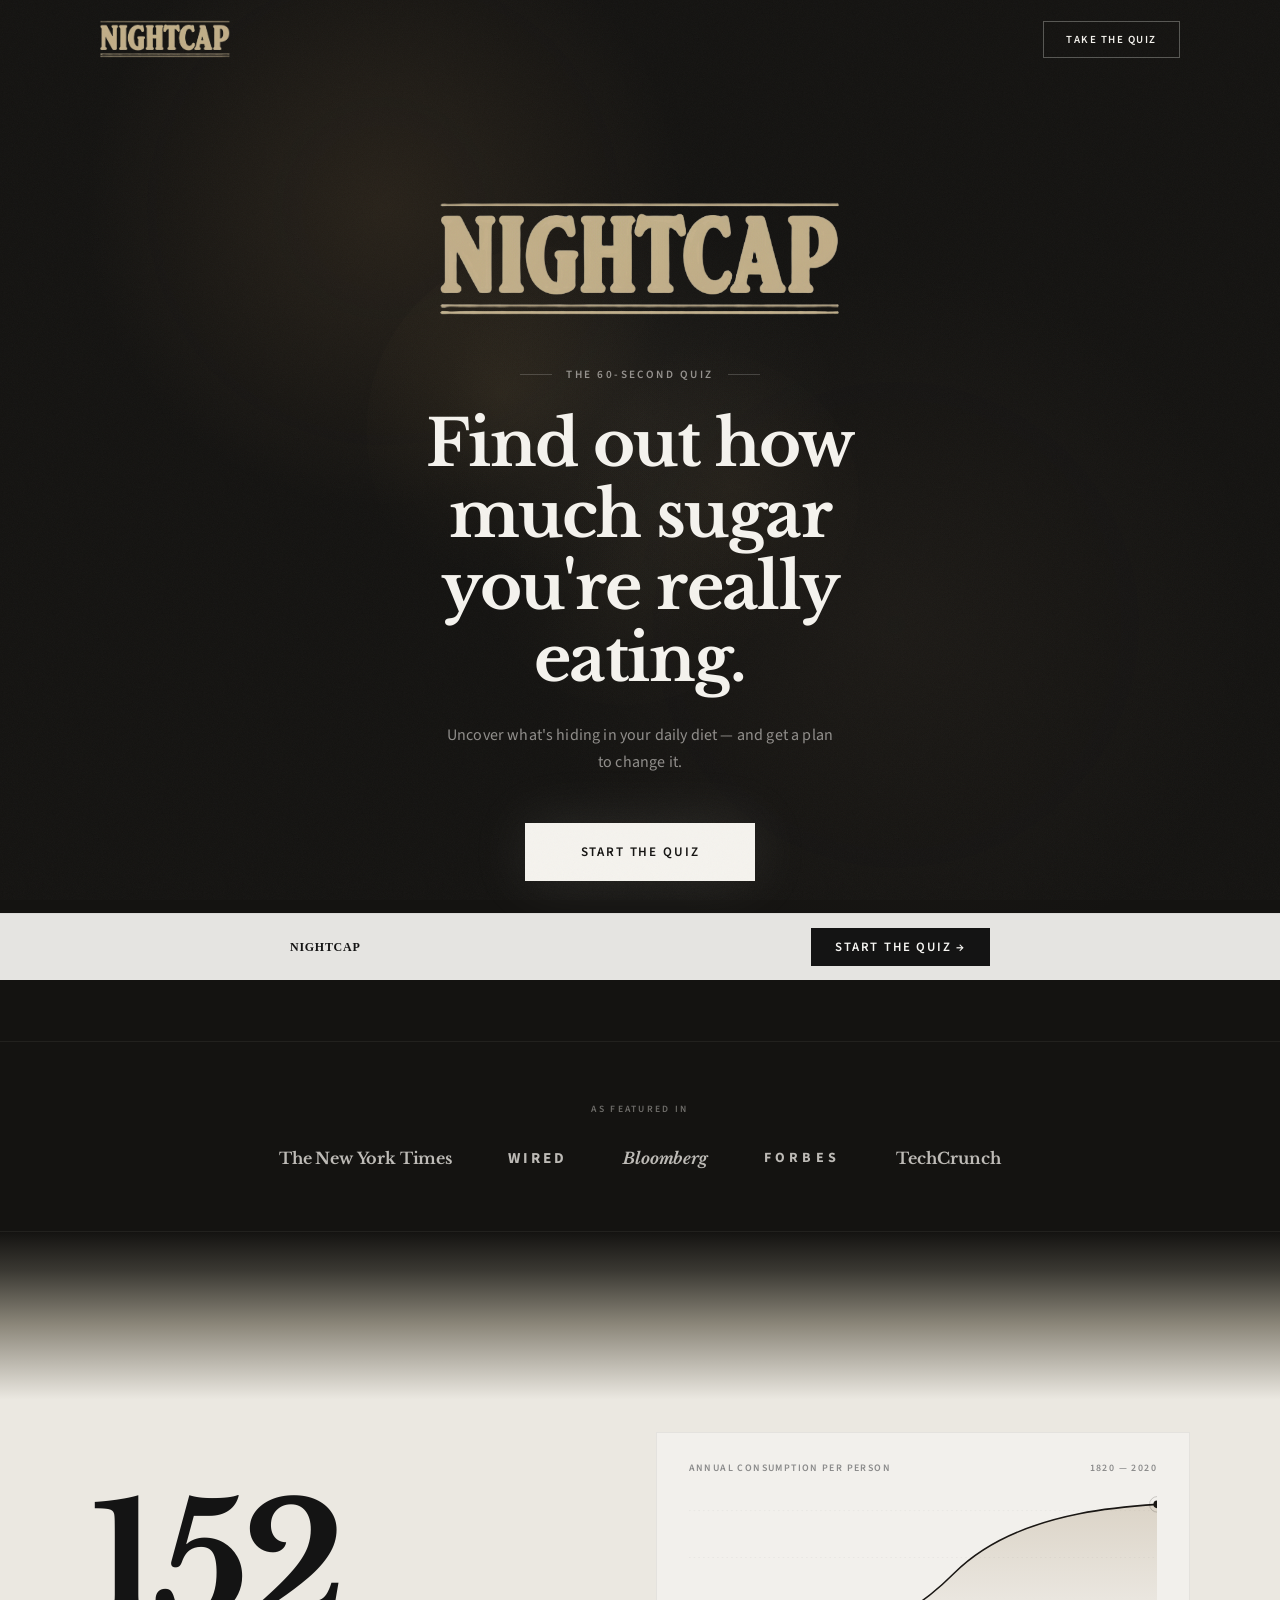
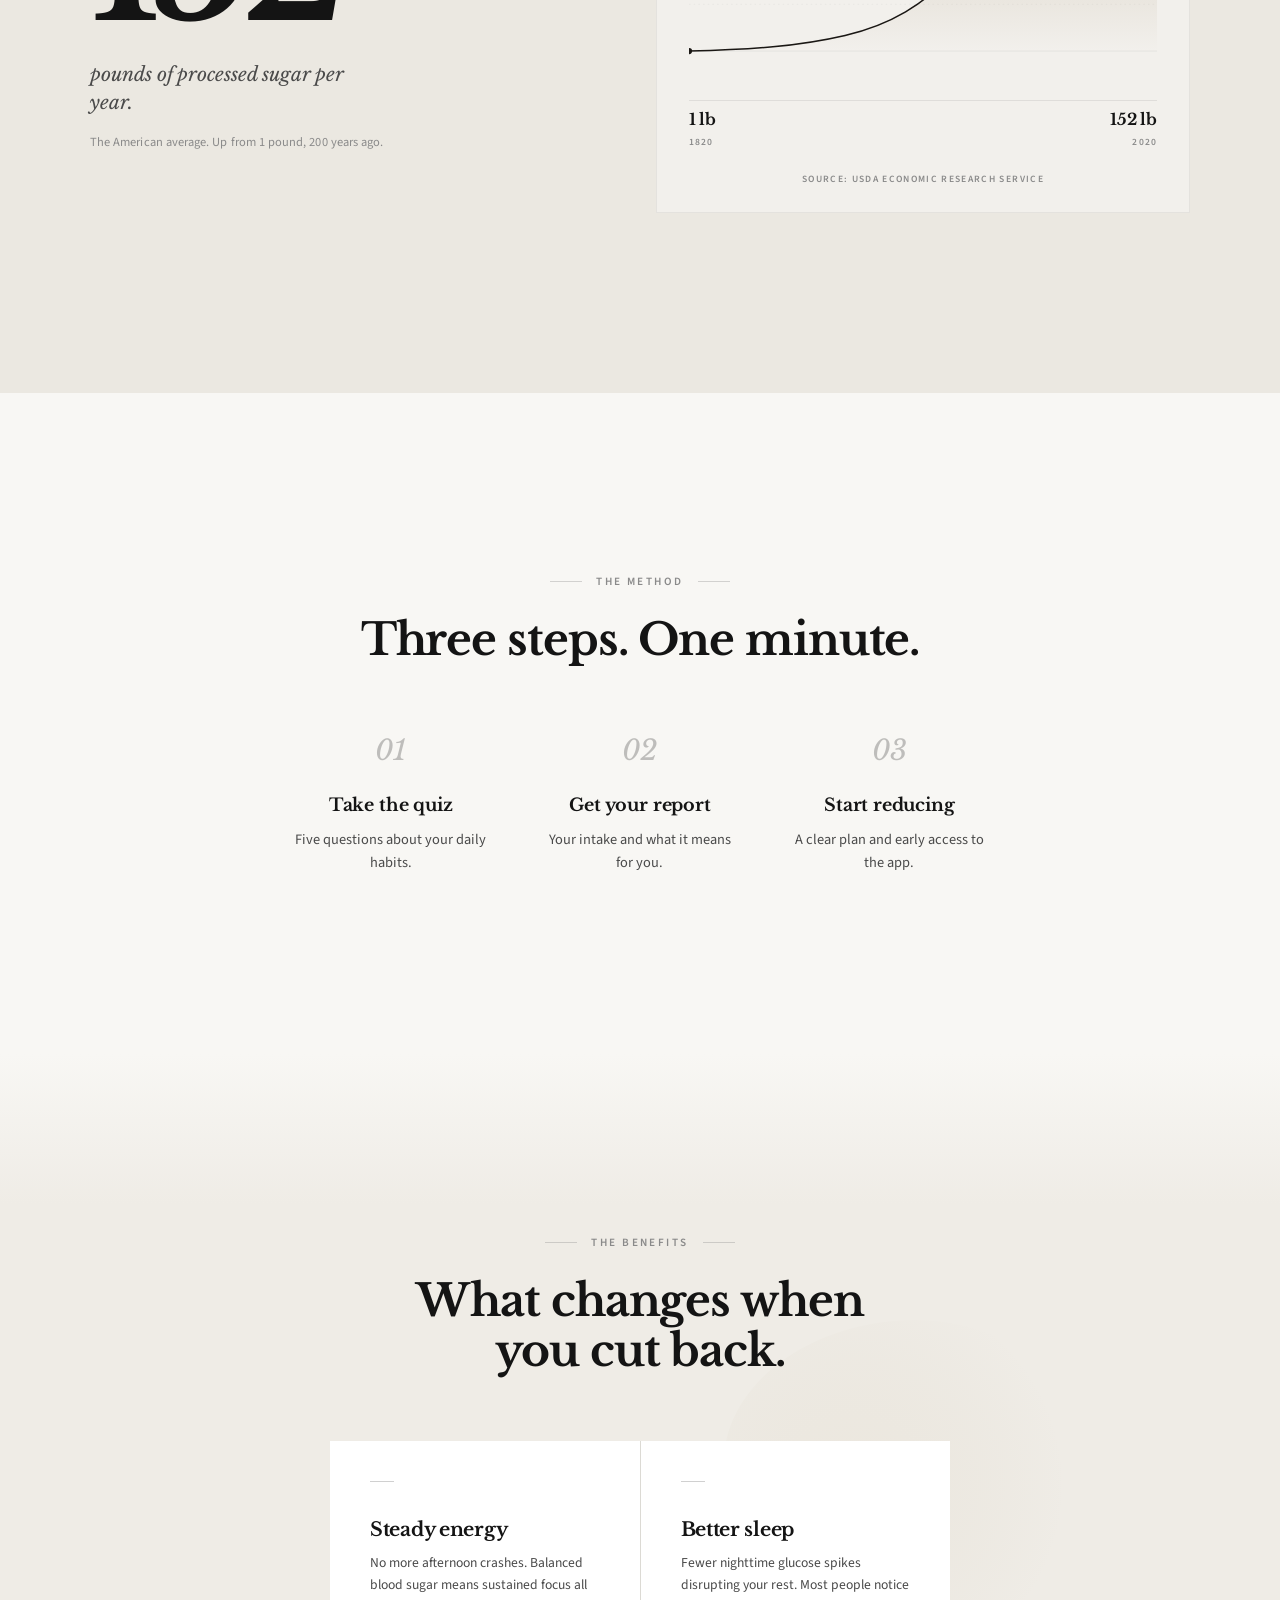
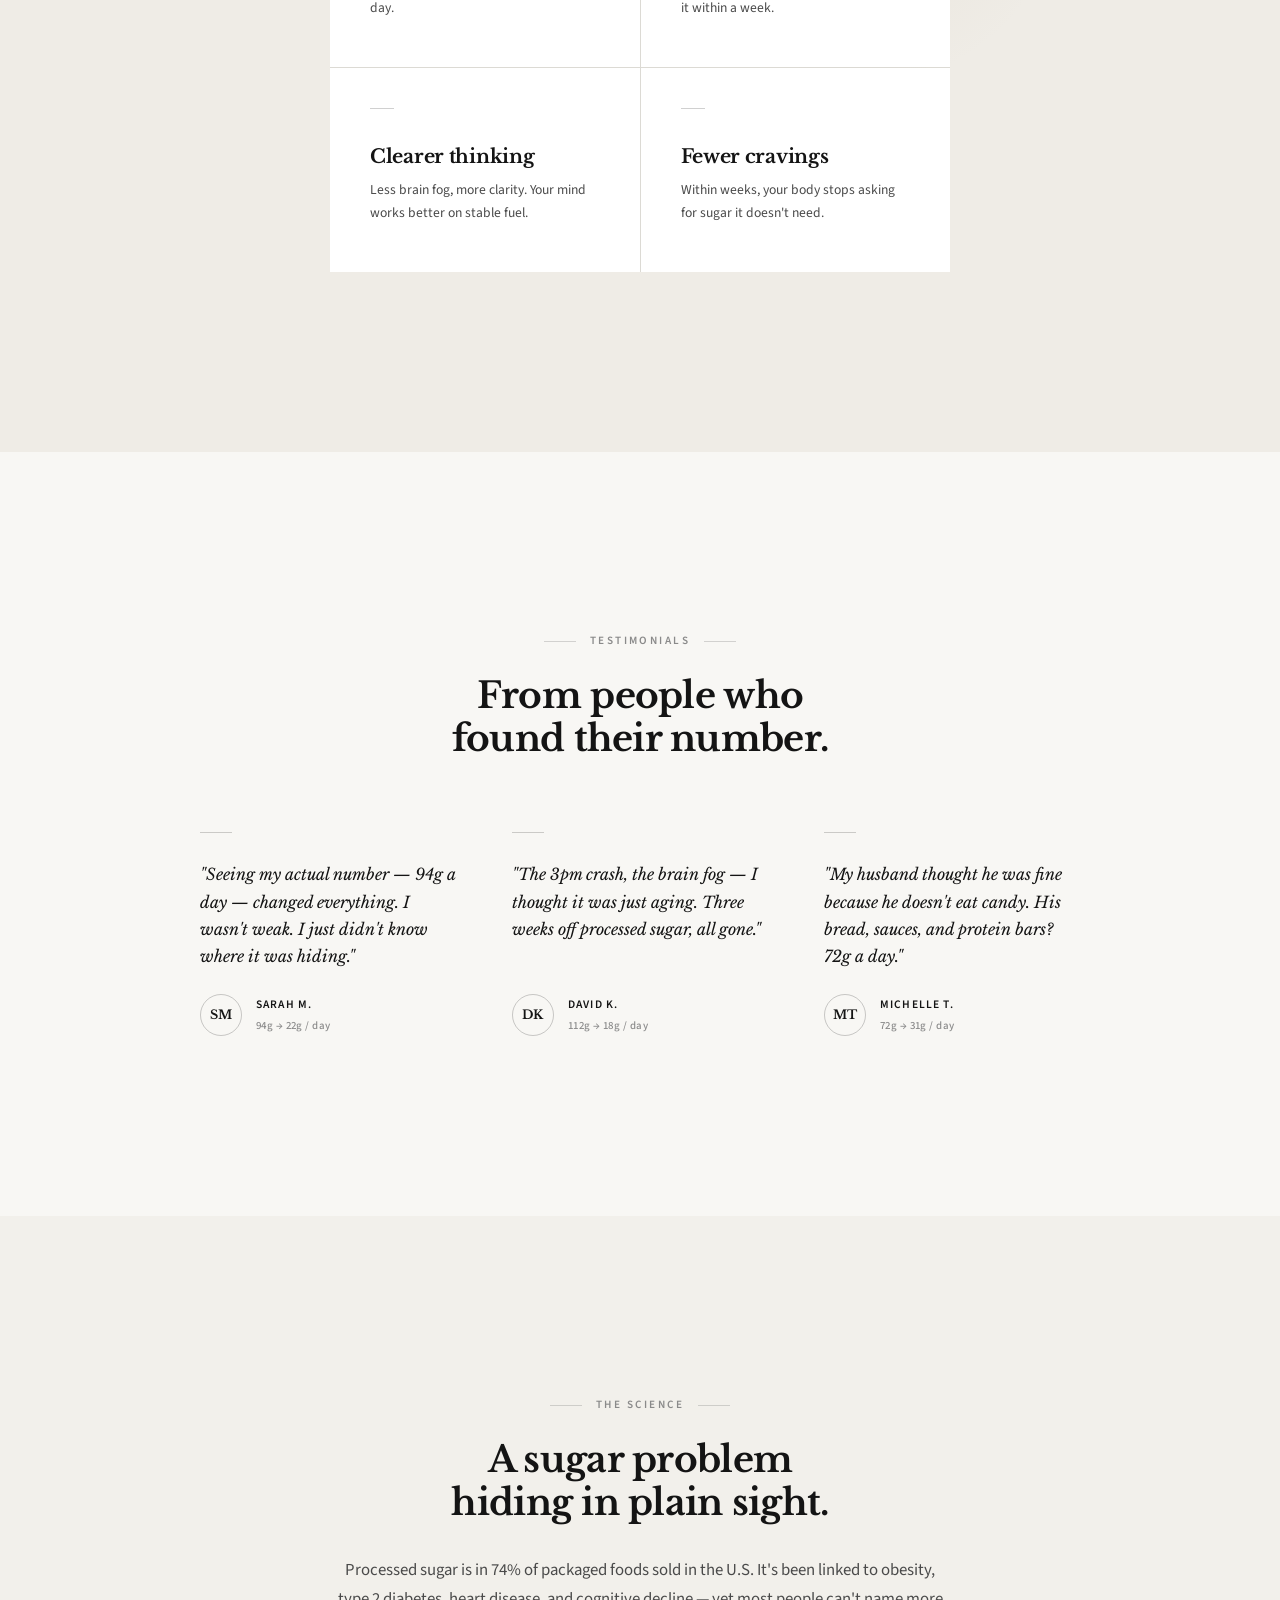
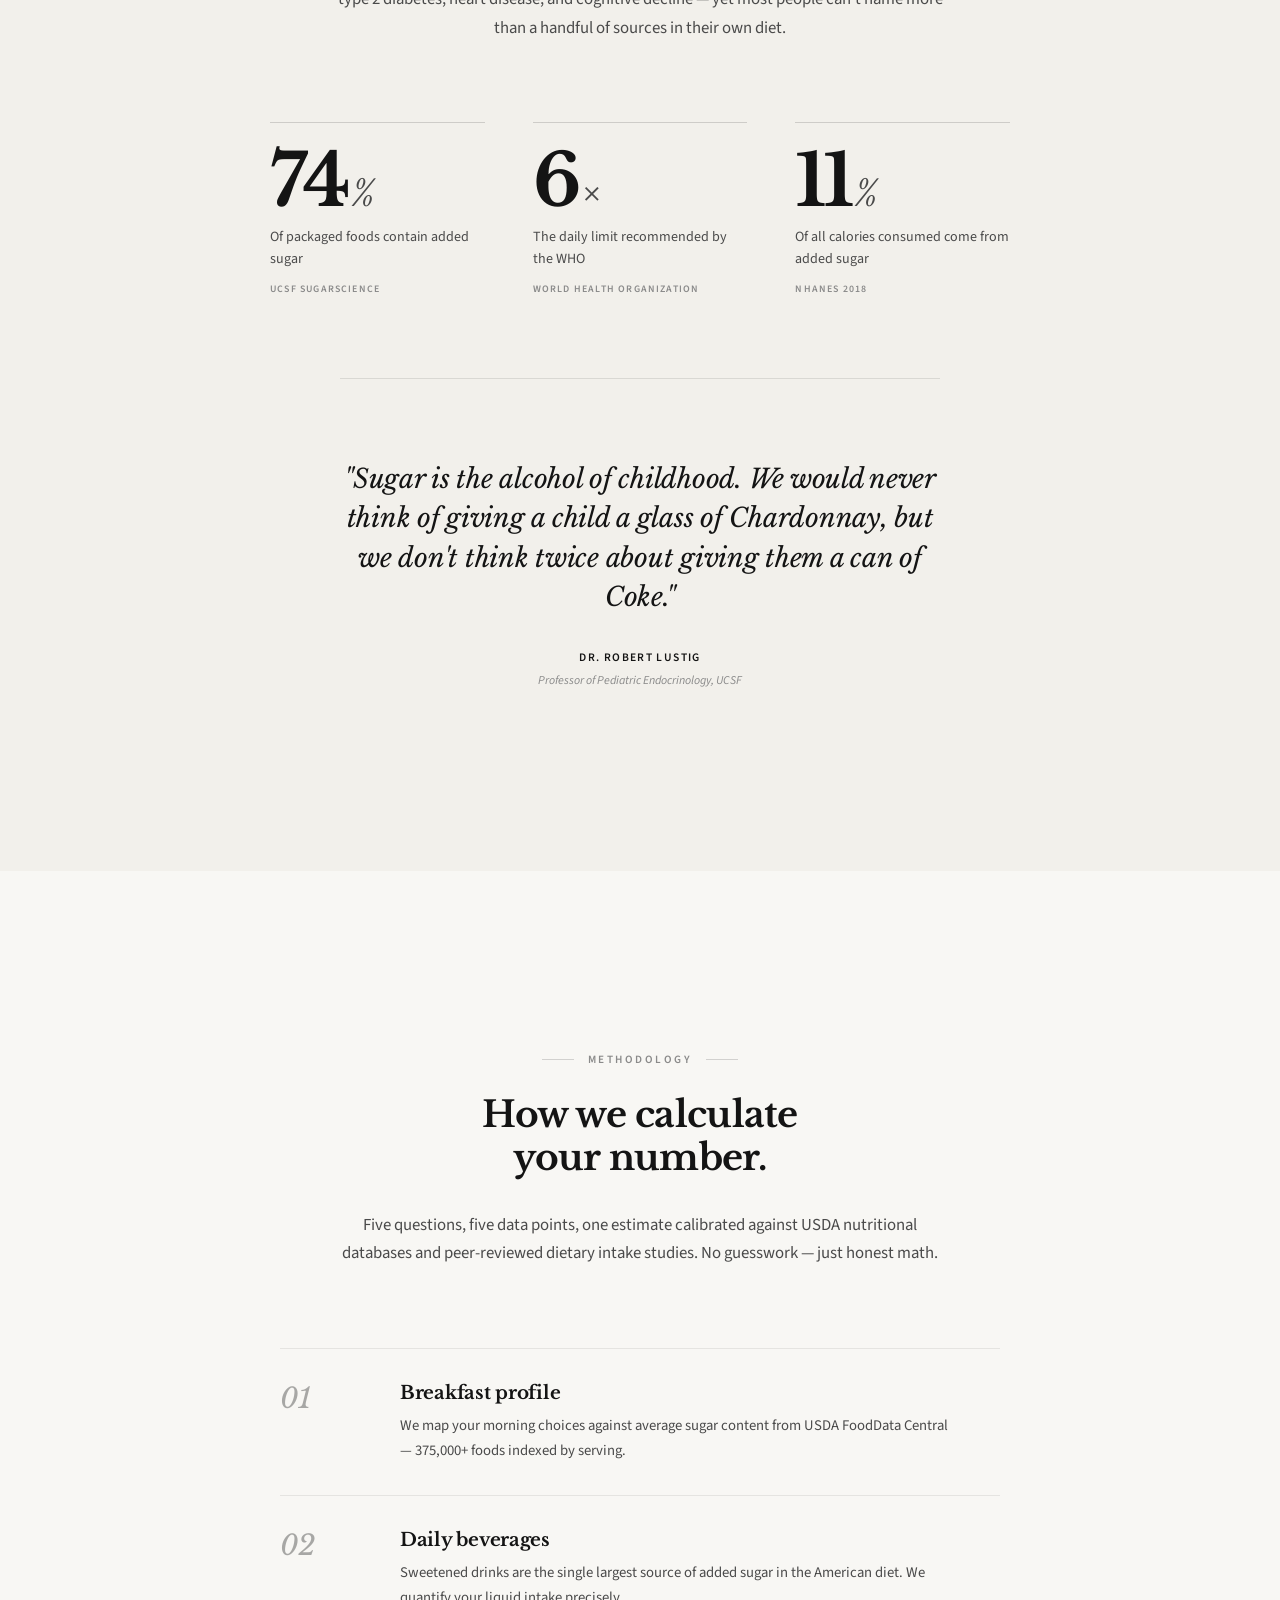
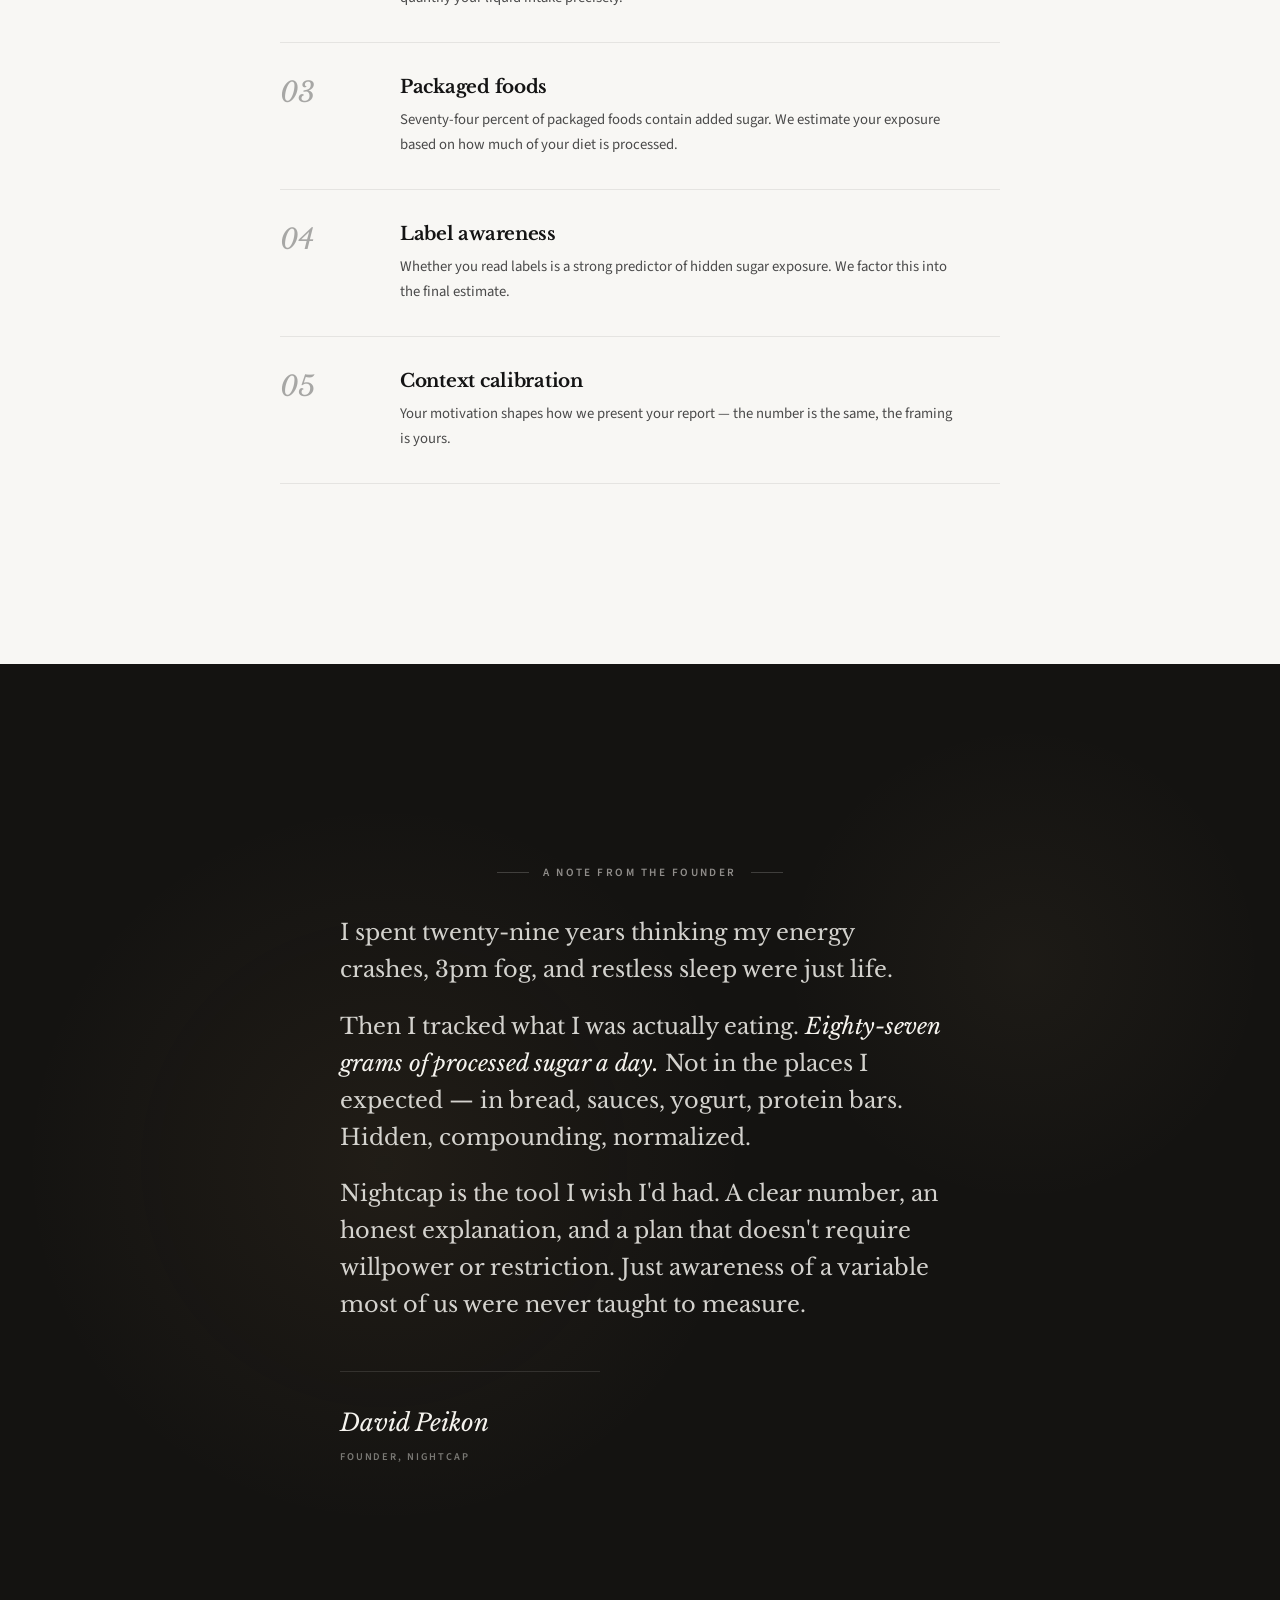
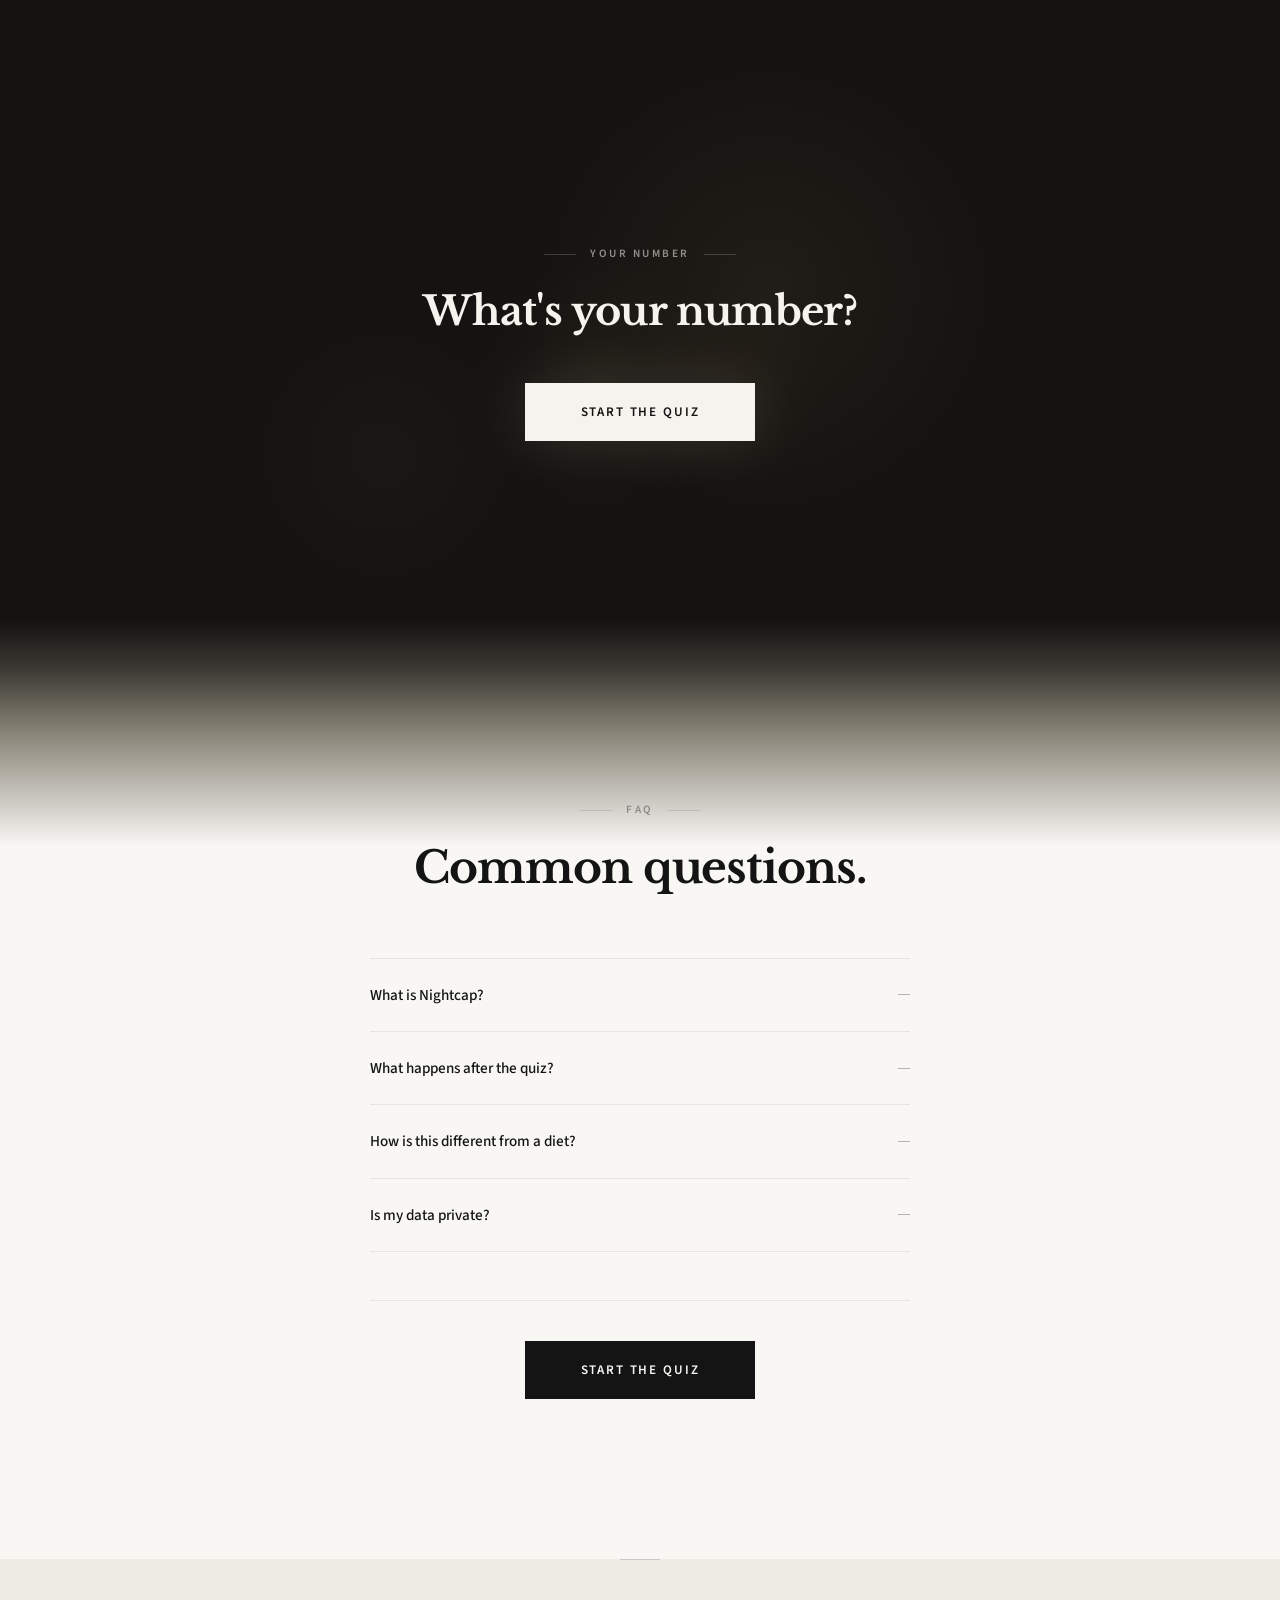
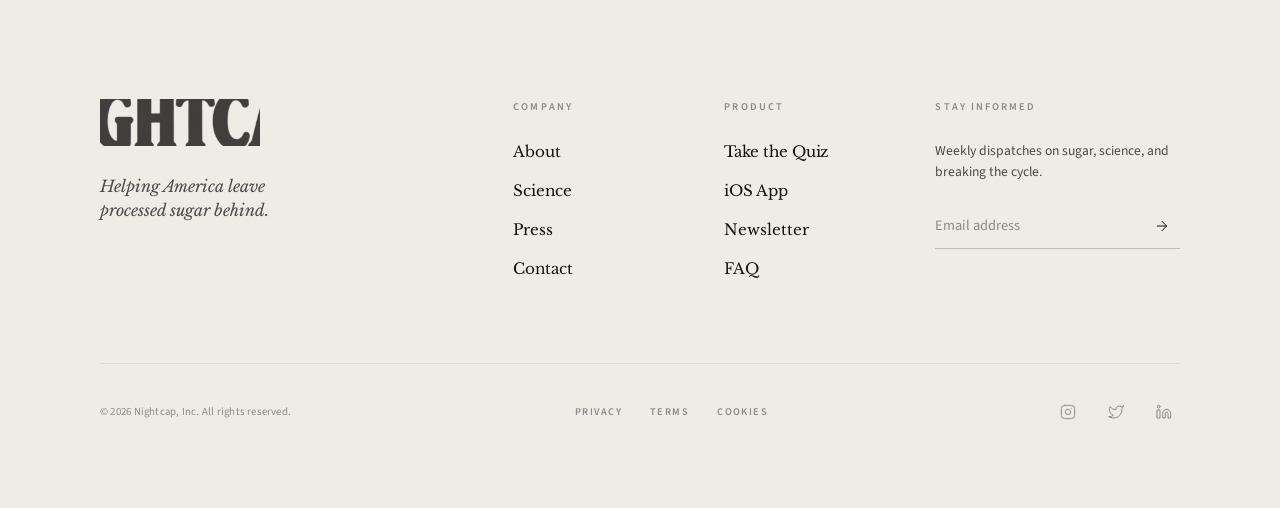
==== commit 47e9667e: "Seed.com-inspired proportion overhaul — restraint, whitespace, focus The fundamental problem was pro" ====
--- a/nightcap-preview-all-in-one.html
+++ b/nightcap-preview-all-in-one.html
@@ -136,7 +136,7 @@
 }
 
 .nc-nav__inner {
-  max-width: 1200px;
+  max-width: 1080px;
   margin: 0 auto;
   display: flex;
   align-items: center;
@@ -392,7 +392,7 @@
   display: flex;
   align-items: center;
   justify-content: center;
-  padding: 160px 40px 120px;
+  padding: 200px 48px 160px;
   overflow: hidden;
   background: #141311;
   color: #F5F3EE;
@@ -414,7 +414,7 @@
 @media (max-width: 768px) {
   .nc-hero {
     min-height: auto;
-    padding: 120px 32px 80px;
+    padding: 140px 36px 100px;
   }
 }
 
@@ -439,7 +439,7 @@
   position: relative;
   z-index: 1;
   text-align: center;
-  max-width: 680px;
+  max-width: 580px;
   animation: nc-heroEntrance 1.2s var(--nc-spring);
 }
 
@@ -457,19 +457,19 @@
   color: #F5F3EE;
   margin-bottom: 1.75rem;
   position: relative;
-  max-width: 680px;
+  max-width: 600px;
   margin-left: auto;
   margin-right: auto;
 }
 
 .nc-hero__subtitle {
-  font-size: 1.1rem;
+  font-size: 1rem;
   font-weight: 400;
-  color: rgba(245, 243, 238, 0.65);
-  max-width: 460px;
+  color: rgba(245, 243, 238, 0.55);
+  max-width: 400px;
   margin: 0 auto 3rem;
-  line-height: 1.55;
-  letter-spacing: 0.005em;
+  line-height: 1.65;
+  letter-spacing: 0.01em;
 }
 
 /* Hero logo — background-image on an aspect-ratio div crops the
@@ -730,7 +730,7 @@
 }
 
 .nc-signup__container {
-  max-width: 480px;
+  max-width: 440px;
   width: 100%;
 }
 
@@ -890,7 +890,7 @@
 }
 
 .nc-results__container {
-  max-width: 640px;
+  max-width: 580px;
   margin: 0 auto;
 }
 
@@ -960,7 +960,7 @@
   font-size: 0.95rem;
   font-weight: 400;
   line-height: 1.7;
-  max-width: 480px;
+  max-width: 440px;
   margin: 0 auto;
 }
 /* CTA Card */
@@ -1063,8 +1063,8 @@
 
 /* ---------- Footer ---------- */
 .nc-footer {
-  padding: 120px 40px 60px;
-  padding-bottom: max(60px, env(safe-area-inset-bottom, 0px));
+  padding: 140px 48px 80px;
+  padding-bottom: max(80px, env(safe-area-inset-bottom, 0px));
   border-top: none;
   text-align: left;
   background: #EFECE6;
@@ -1083,7 +1083,7 @@
 }
 
 .nc-footer__container {
-  max-width: 1200px;
+  max-width: 1080px;
   margin: 0 auto;
 }
 
@@ -1331,12 +1331,12 @@
 }
 
 .nc-precommit__container {
-  max-width: 480px;
+  max-width: 440px;
 }
 
 .nc-precommit__question {
   font-family: var(--nc-font-display);
-  font-size: clamp(1.65rem, 4vw, 2.25rem);
+  font-size: clamp(1.5rem, 3.5vw, 2rem);
   font-weight: 700;
   letter-spacing: -0.025em;
   line-height: 1.25;
@@ -1368,7 +1368,7 @@
 
 /* ---------- Benefits Grid ---------- */
 .nc-benefits {
-  padding: 140px 40px;
+  padding: 180px 48px;
   text-align: center;
   position: relative;
   background:
@@ -1391,7 +1391,7 @@
 .nc-benefits__container {
   position: relative;
   z-index: 1;
-  max-width: 680px;
+  max-width: 620px;
   margin: 0 auto;
 }
 
@@ -1454,23 +1454,23 @@
 
 /* ---------- Science ---------- */
 .nc-science {
-  padding: 160px 40px;
+  padding: 180px 48px;
   background: #F2F0EB;
   position: relative;
 }
 
 .nc-science__container {
-  max-width: 880px;
+  max-width: 740px;
   margin: 0 auto;
   text-align: center;
 }
 
 .nc-science__title {
   font-family: var(--nc-font-display);
-  font-size: clamp(2rem, 5vw, 2.75rem);
+  font-size: clamp(1.75rem, 4vw, 2.25rem);
   font-weight: 700;
-  letter-spacing: -0.025em;
-  line-height: 1.15;
+  letter-spacing: -0.02em;
+  line-height: 1.2;
   margin-bottom: 2rem;
 }
 
@@ -1540,7 +1540,7 @@
 }
 
 .nc-science__pullquote {
-  max-width: 680px;
+  max-width: 600px;
   margin: 0 auto;
   padding-top: 5rem;
   border-top: 1px solid rgba(0, 0, 0, 0.1);
@@ -1609,23 +1609,23 @@
 
 /* ---------- Methodology ---------- */
 .nc-method {
-  padding: 160px 40px;
+  padding: 180px 48px;
   background: #F8F7F4;
   position: relative;
 }
 
 .nc-method__container {
-  max-width: 900px;
+  max-width: 720px;
   margin: 0 auto;
   text-align: center;
 }
 
 .nc-method__title {
   font-family: var(--nc-font-display);
-  font-size: clamp(2rem, 5vw, 2.75rem);
+  font-size: clamp(1.75rem, 4vw, 2.25rem);
   font-weight: 700;
-  letter-spacing: -0.025em;
-  line-height: 1.15;
+  letter-spacing: -0.02em;
+  line-height: 1.2;
   margin-bottom: 2rem;
 }
 
@@ -1745,7 +1745,7 @@
 
 /* ---------- Founder Note ---------- */
 .nc-founder {
-  padding: 180px 40px;
+  padding: 200px 48px;
   background: #141311;
   position: relative;
   overflow: hidden;
@@ -1765,7 +1765,7 @@
 .nc-founder__container {
   position: relative;
   z-index: 1;
-  max-width: 680px;
+  max-width: 600px;
   margin: 0 auto;
   text-align: center;
 }
@@ -1850,7 +1850,7 @@
 
 /* ---------- Mid-page CTA ---------- */
 .nc-midcta {
-  padding: 140px 32px;
+  padding: 180px 48px;
   text-align: center;
   background: #141311;
   position: relative;
@@ -1880,7 +1880,7 @@
 }
 
 .nc-midcta__container {
-  max-width: 520px;
+  max-width: 440px;
   margin: 0 auto;
   position: relative;
   z-index: 1;
@@ -1888,10 +1888,10 @@
 
 .nc-midcta__text {
   font-family: var(--nc-font-display);
-  font-size: clamp(2rem, 5vw, 3rem);
+  font-size: clamp(1.75rem, 4.5vw, 2.5rem);
   font-weight: 700;
-  letter-spacing: -0.025em;
-  line-height: 1.15;
+  letter-spacing: -0.02em;
+  line-height: 1.2;
   margin-bottom: 3rem;
   color: #F5F3EE;
 }
@@ -1908,23 +1908,23 @@
 
 /* ---------- Social Proof ---------- */
 .nc-proof {
-  padding: 140px 40px;
+  padding: 180px 48px;
   text-align: center;
   position: relative;
   background: #F8F7F4;
 }
 
 .nc-proof__container {
-  max-width: 1000px;
+  max-width: 880px;
   margin: 0 auto;
 }
 
 .nc-proof__title {
   font-family: var(--nc-font-display);
-  font-size: clamp(2rem, 5vw, 2.75rem);
+  font-size: clamp(1.75rem, 4vw, 2.25rem);
   font-weight: 700;
-  letter-spacing: -0.025em;
-  line-height: 1.15;
+  letter-spacing: -0.02em;
+  line-height: 1.2;
   margin-bottom: 4.5rem;
   text-align: center;
 }
@@ -2021,7 +2021,7 @@
 
 /* ---------- FAQ ---------- */
 .nc-faq {
-  padding: 160px 40px 140px;
+  padding: 180px 48px 160px;
   position: relative;
   background:
     linear-gradient(180deg, #141311 0%, #3A3832 5%, #8A8578 12%, #F8F7F4 24%),
@@ -2039,7 +2039,7 @@
 }
 
 .nc-faq__container {
-  max-width: 560px;
+  max-width: 540px;
   margin: 0 auto;
 }
 
@@ -2351,7 +2351,7 @@
   flex-direction: column;
   gap: 1.5rem;
   text-align: left;
-  max-width: 560px;
+  max-width: 540px;
   margin: 0 auto;
 }
 
@@ -2553,8 +2553,8 @@
 
   /* Hero — iPhone viewport */
   .nc-hero {
-    padding: 100px 32px 80px;
-    padding-top: max(100px, env(safe-area-inset-top, 0px));
+    padding: 120px 28px 100px;
+    padding-top: max(120px, env(safe-area-inset-top, 0px));
   }
 
   .nc-hero__content {
@@ -2562,21 +2562,21 @@
   }
 
   .nc-hero__logo-img {
-    width: clamp(200px, 56vw, 260px);
+    width: clamp(180px, 50vw, 240px);
     margin-bottom: 2rem;
   }
 
   .nc-hero__title {
-    font-size: clamp(2rem, 8.5vw, 2.5rem);
-    line-height: 1.15;
-    letter-spacing: -0.02em;
+    font-size: clamp(1.75rem, 7vw, 2.25rem);
+    line-height: 1.2;
+    letter-spacing: -0.015em;
     margin-bottom: 1.25rem;
   }
 
   .nc-hero__subtitle {
-    font-size: 1rem;
-    line-height: 1.55;
-    max-width: 320px;
+    font-size: 0.95rem;
+    line-height: 1.6;
+    max-width: 300px;
     margin-bottom: 2.5rem;
   }
 
@@ -2585,21 +2585,22 @@
   }
 
   .nc-btn--primary {
-    padding: 20px 40px;
-    font-size: 0.75rem;
+    padding: 18px 36px;
+    font-size: 0.72rem;
     width: auto;
-    min-width: 220px;
-  }
-
-  /* Sections */
+    min-width: 200px;
+  }
+
+  /* Sections — generous mobile padding */
   .nc-benefits--dark {
-    padding: 80px 24px;
+    padding: 100px 28px;
   }
 
   .nc-benefits,
   .nc-proof,
-  .nc-faq {
-    padding: 80px 24px;
+  .nc-faq,
+  .nc-steps {
+    padding: 100px 28px;
   }
 
   .nc-benefits__grid {
@@ -2634,11 +2635,11 @@
 
   /* Mid-CTA */
   .nc-midcta {
-    padding: 100px 32px;
+    padding: 100px 28px;
   }
 
   .nc-midcta__text {
-    font-size: clamp(1.5rem, 6vw, 2rem);
+    font-size: clamp(1.35rem, 5.5vw, 1.75rem);
     margin-bottom: 2.5rem;
   }
 
@@ -2816,7 +2817,7 @@
 
 /* ---------- Statement (the iconic moment) ---------- */
 .nc-statement {
-  padding: 180px 40px 160px;
+  padding: 200px 48px 180px;
   position: relative;
   background:
     linear-gradient(180deg, #141311 0%, #3A3832 5%, #8A8578 12%, #EBE8E1 22%),
@@ -2964,11 +2965,11 @@
 
 @media (max-width: 480px) {
   .nc-statement {
-    padding: 120px 24px 100px;
+    padding: 120px 28px 100px;
   }
 
   .nc-statement__number {
-    font-size: clamp(5rem, 24vw, 7rem);
+    font-size: clamp(4.5rem, 20vw, 6.5rem);
   }
 
   .nc-statement__chart {
@@ -2978,13 +2979,13 @@
 
 /* ---------- Steps (How it works) ---------- */
 .nc-steps {
-  padding: 140px 40px;
+  padding: 180px 48px;
   text-align: center;
   background: #F8F7F4;
 }
 
 .nc-steps__container {
-  max-width: 800px;
+  max-width: 700px;
   margin: 0 auto;
 }
 
@@ -3003,7 +3004,7 @@
   gap: 48px;
   text-align: center;
   position: relative;
-  max-width: 900px;
+  max-width: 780px;
   margin: 0 auto;
 }
 
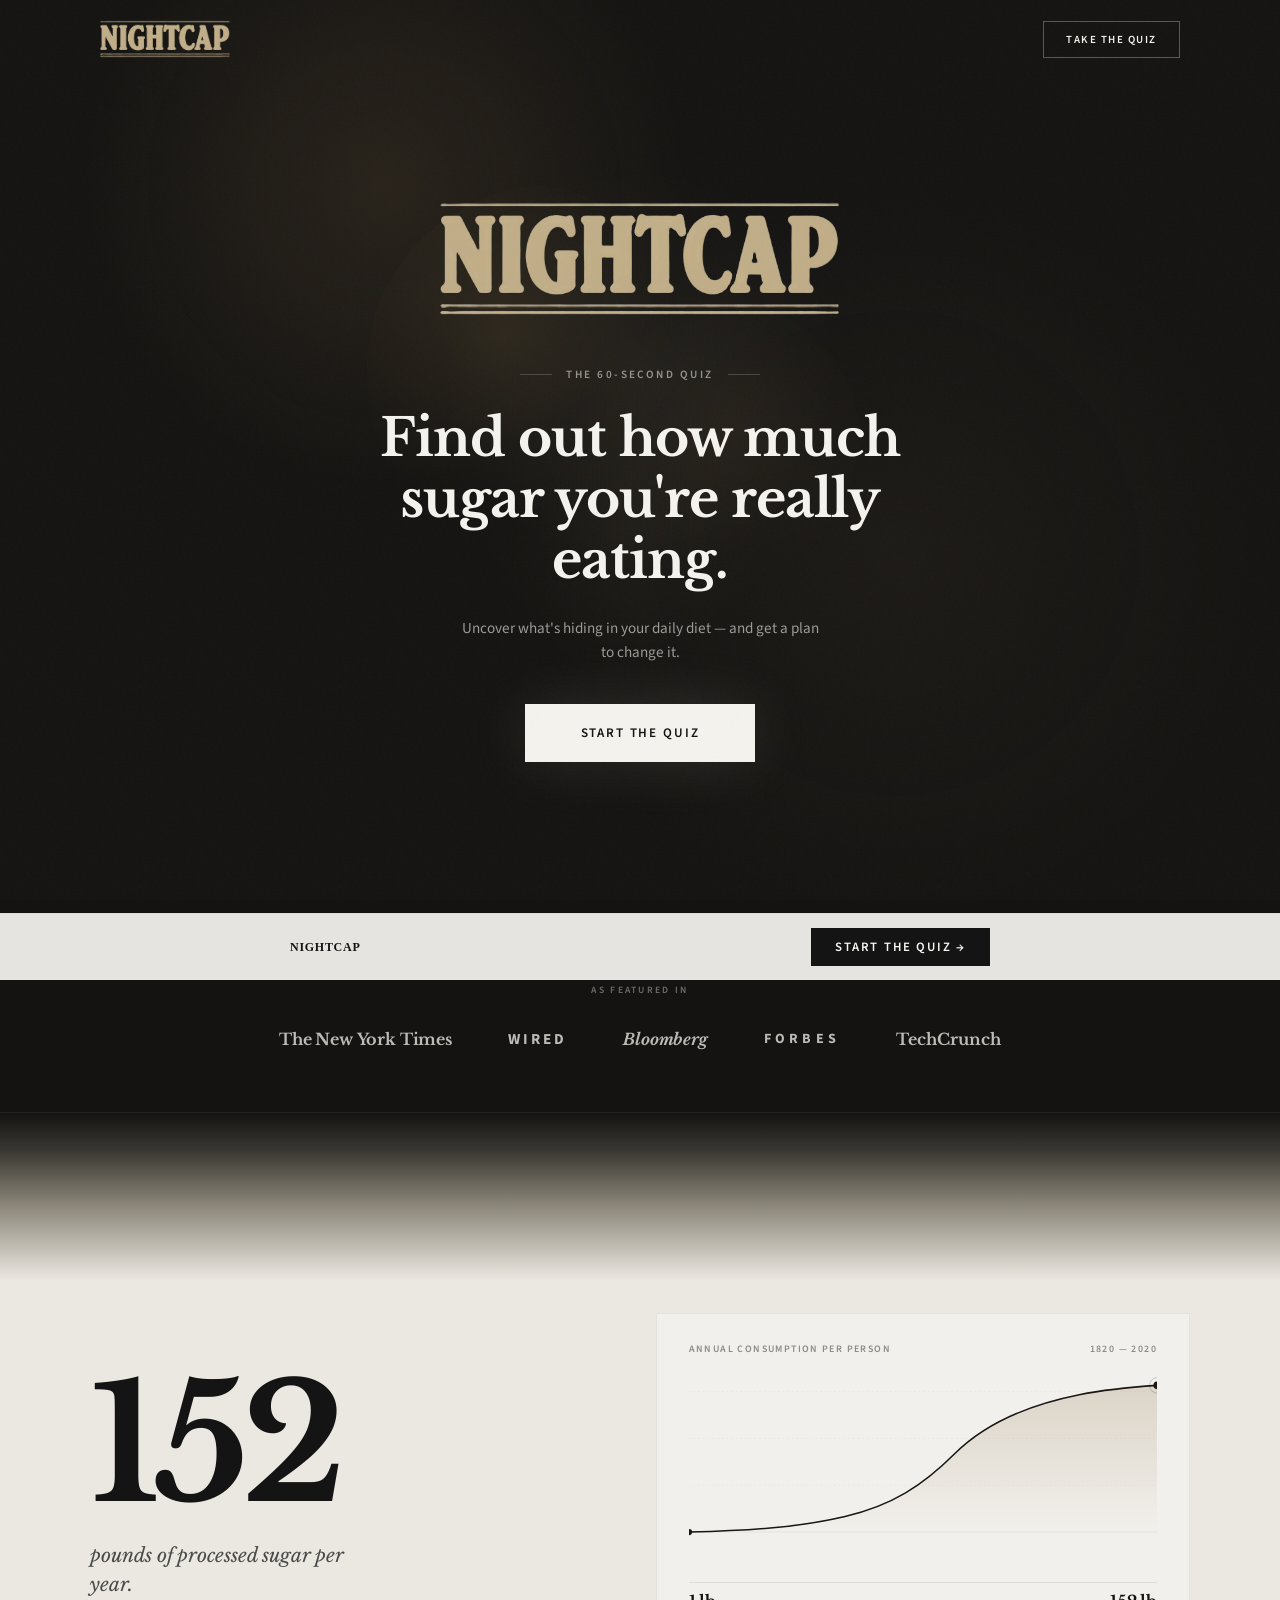
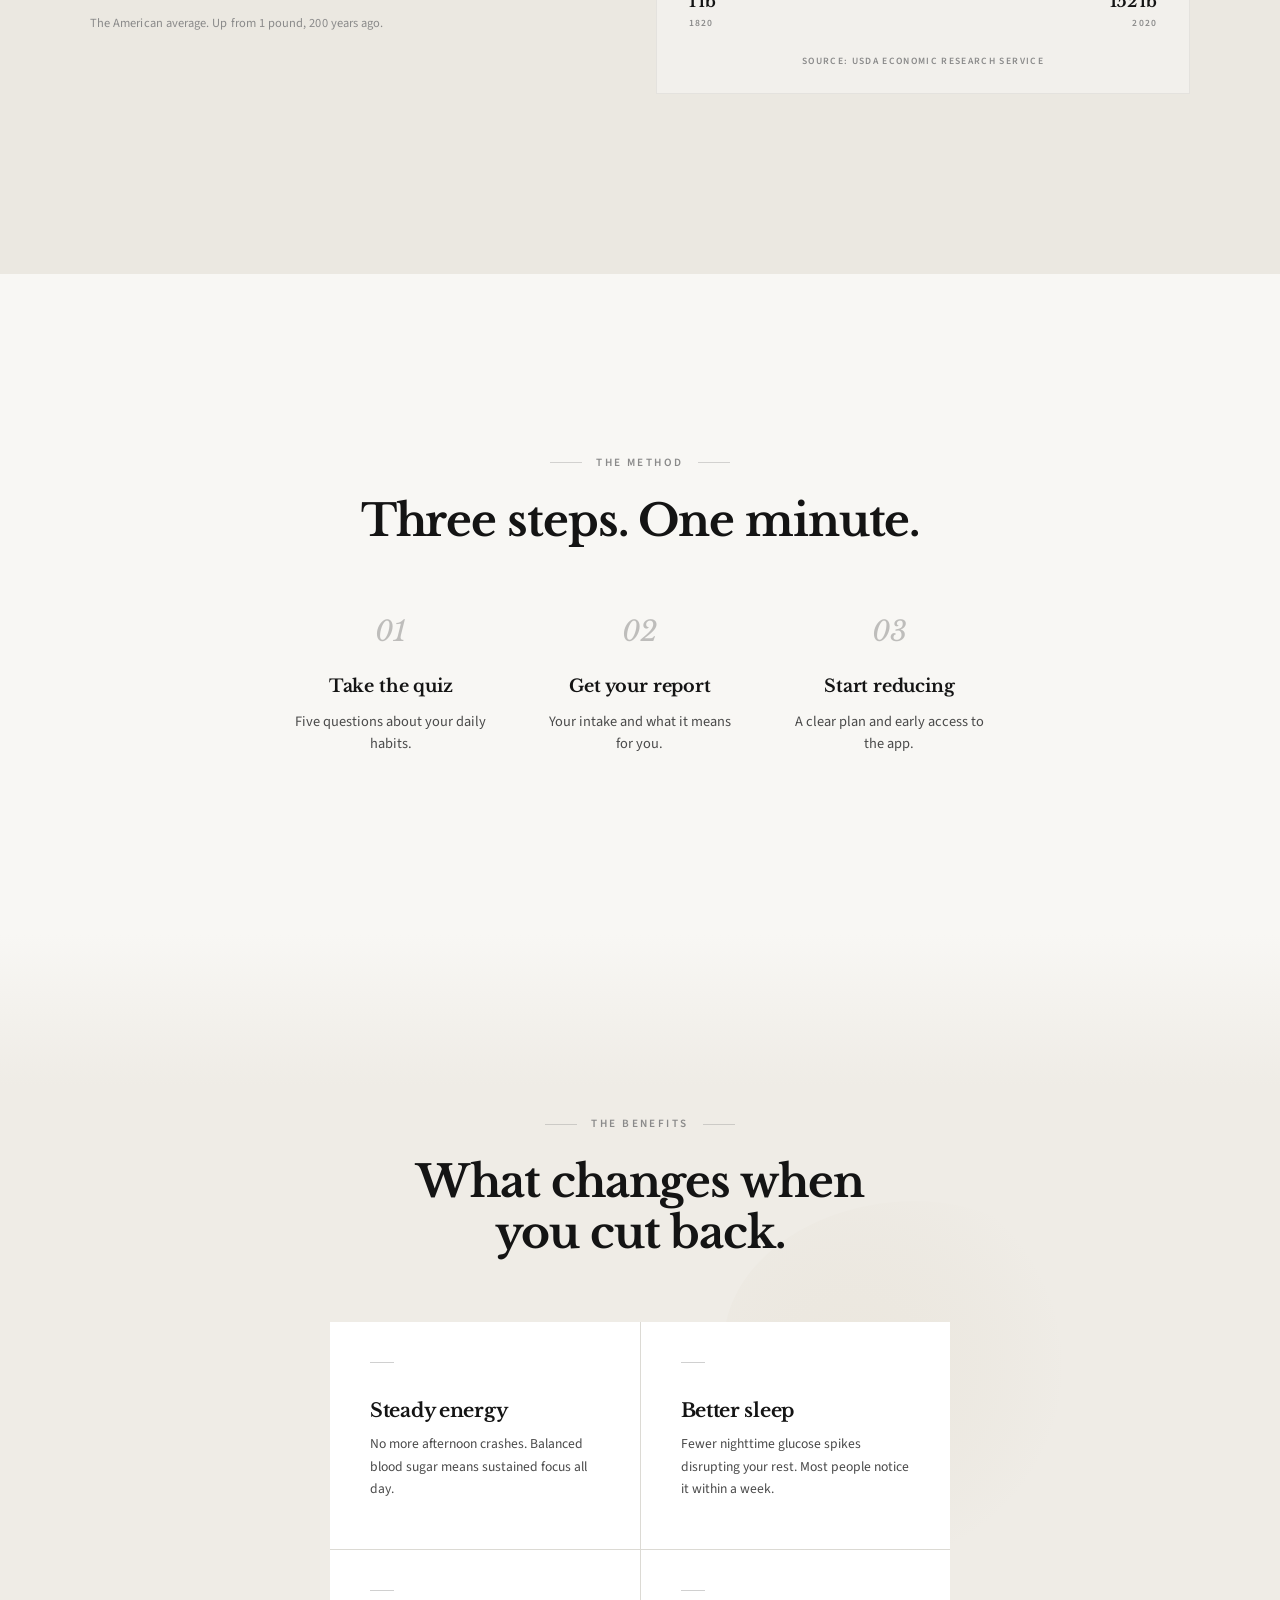
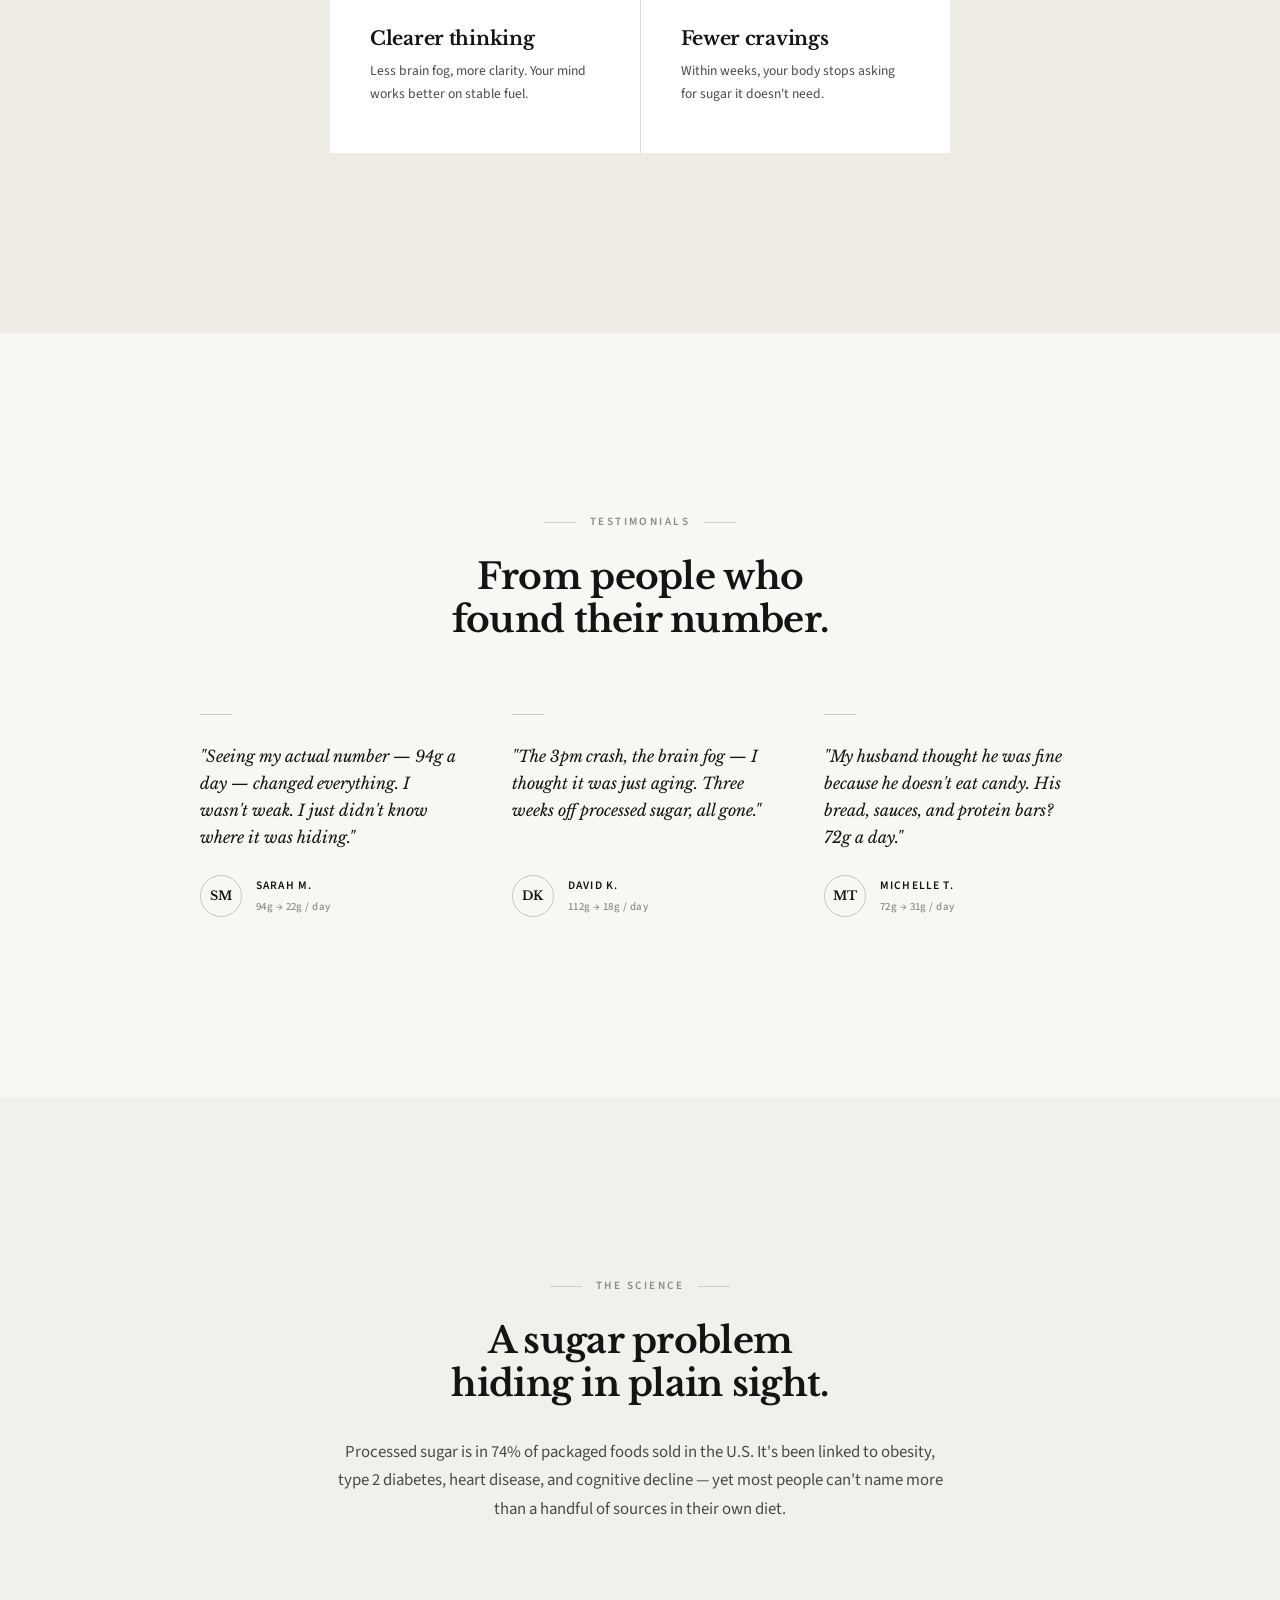
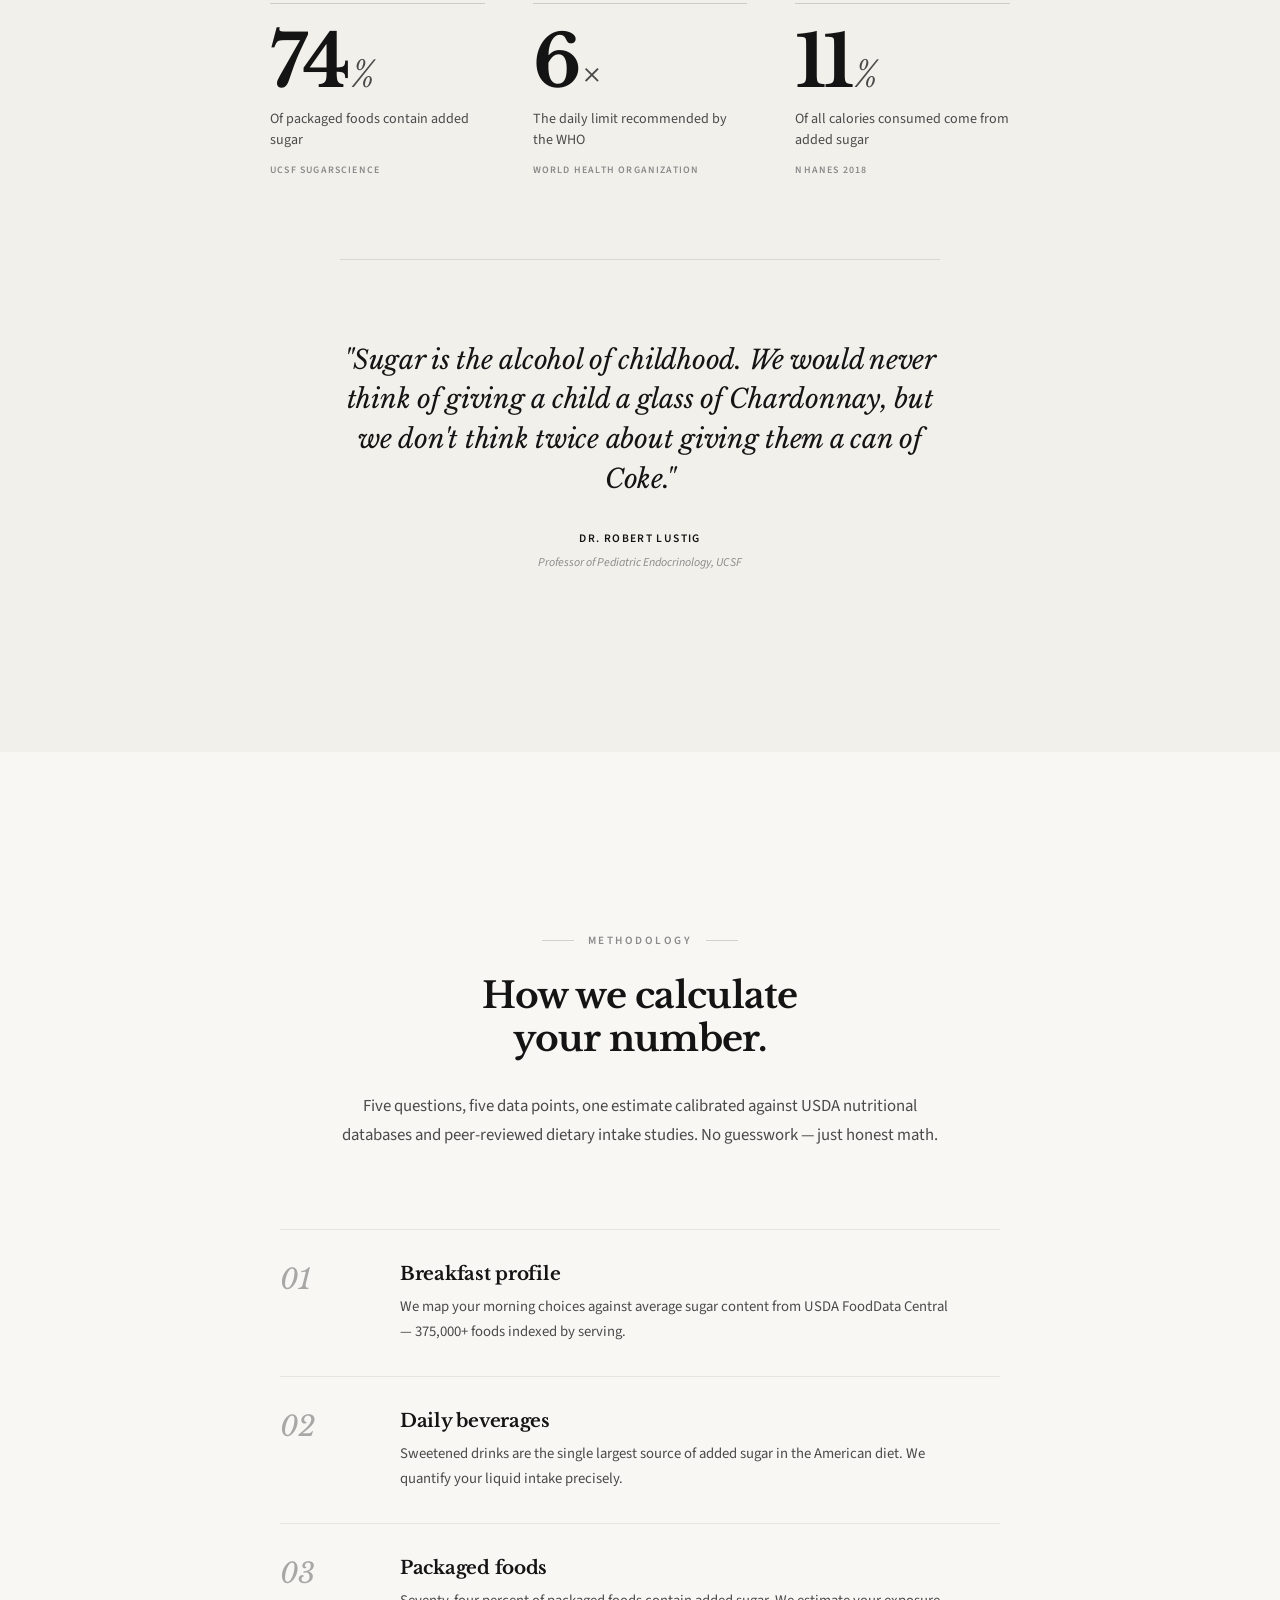
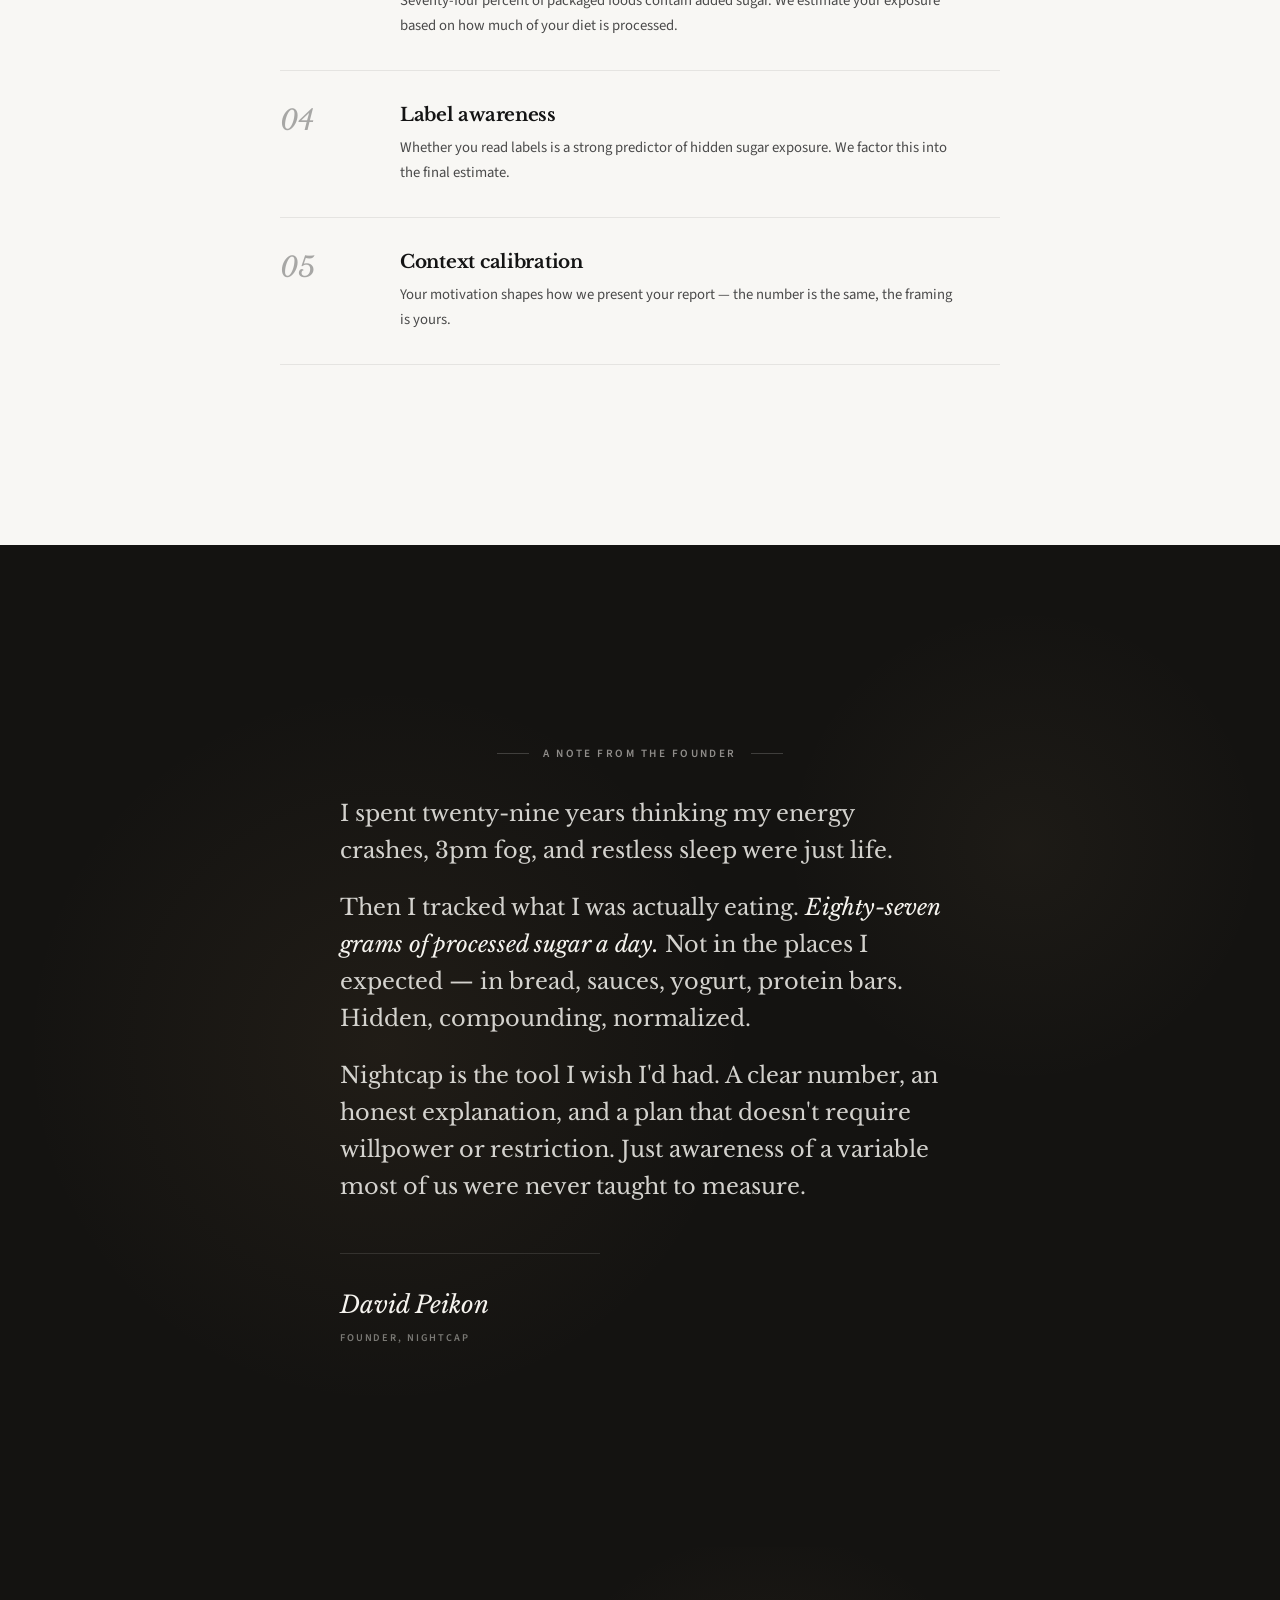
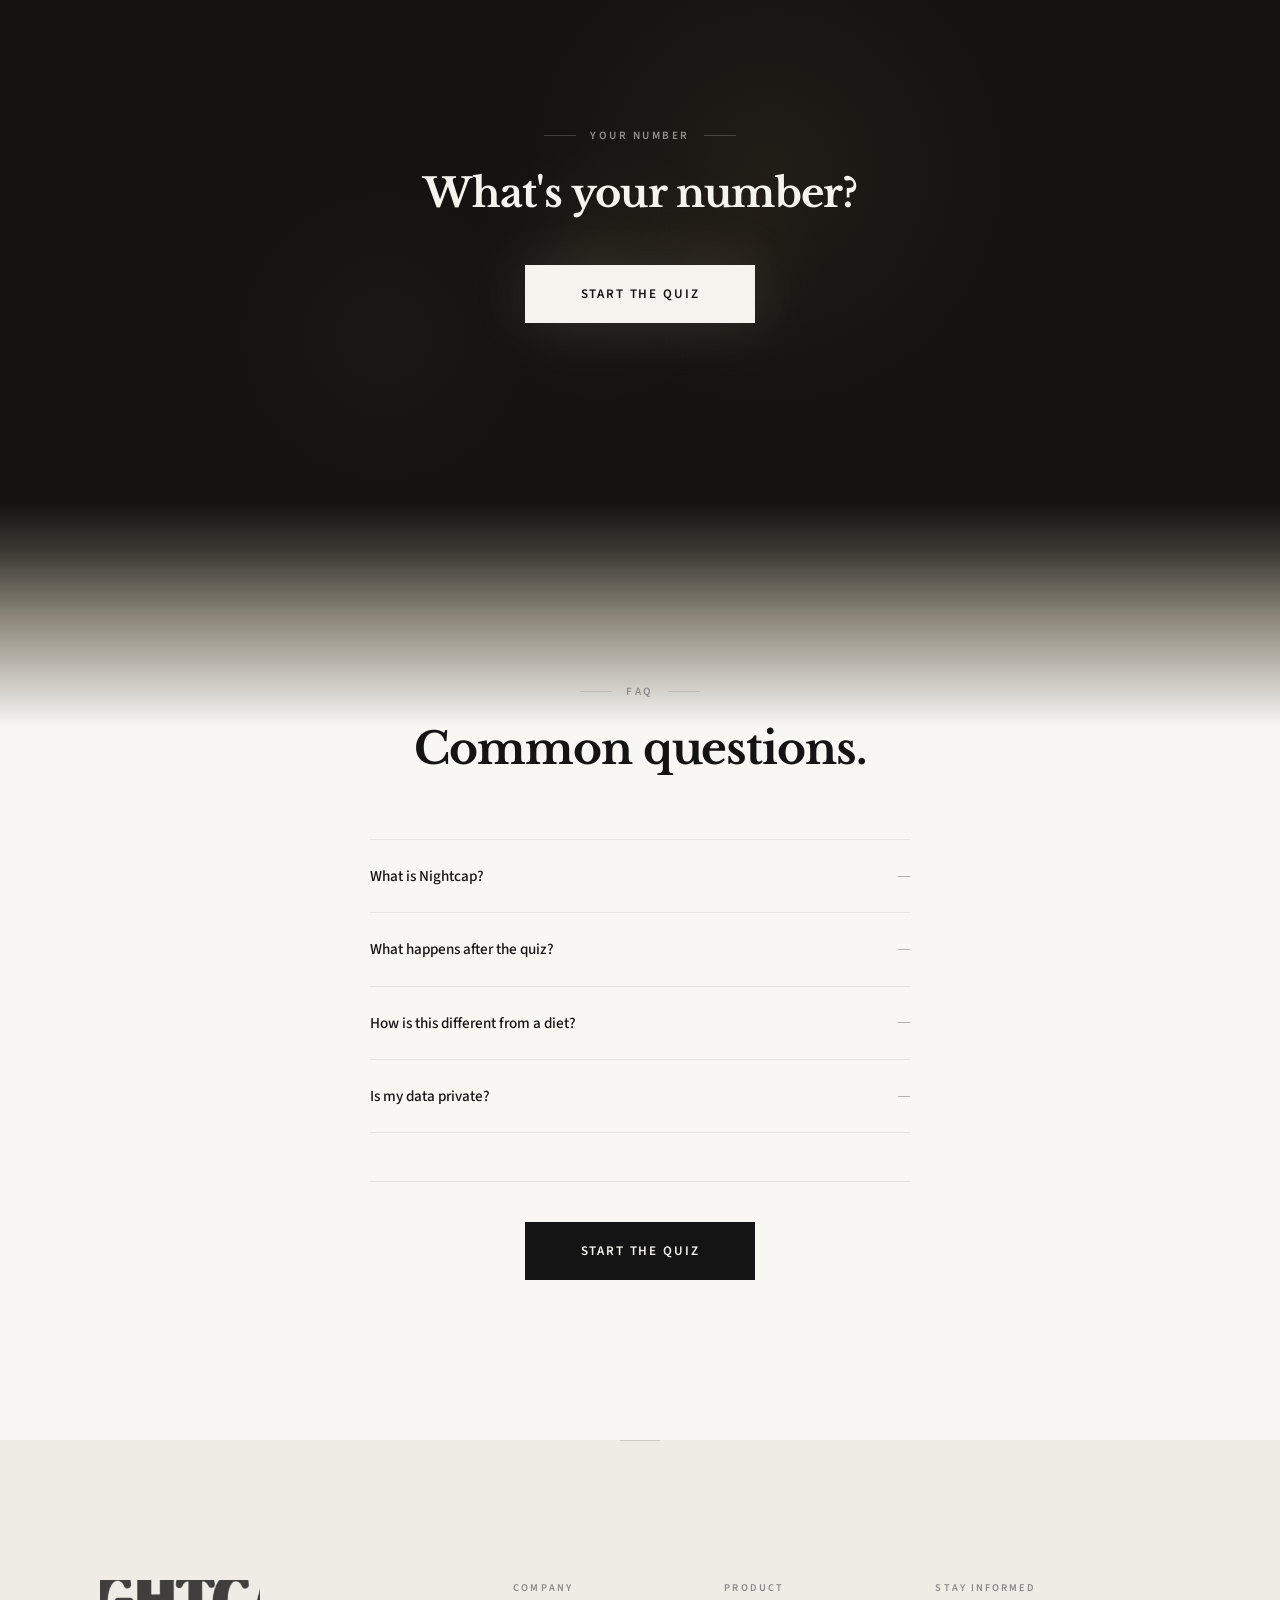
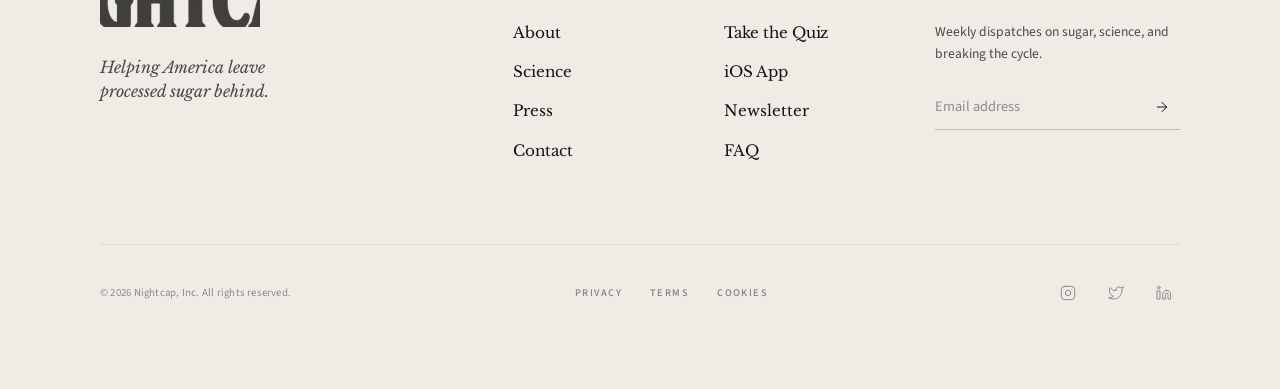
==== commit 674d36e8: "Fix mobile hero — text clipping, button placement, proportions Critical mobile fixes based on actual" ====
--- a/nightcap-preview-all-in-one.html
+++ b/nightcap-preview-all-in-one.html
@@ -450,26 +450,25 @@
 
 .nc-hero__title {
   font-family: var(--nc-font-display);
-  font-size: clamp(2.5rem, 6vw, 4rem);
+  font-size: clamp(2.25rem, 5vw, 3.25rem);
   font-weight: 700;
-  line-height: 1.12;
-  letter-spacing: -0.025em;
+  line-height: 1.18;
+  letter-spacing: -0.02em;
   color: #F5F3EE;
-  margin-bottom: 1.75rem;
+  margin-bottom: 1.5rem;
   position: relative;
-  max-width: 600px;
+  max-width: 520px;
   margin-left: auto;
   margin-right: auto;
 }
 
 .nc-hero__subtitle {
-  font-size: 1rem;
+  font-size: 0.95rem;
   font-weight: 400;
-  color: rgba(245, 243, 238, 0.55);
-  max-width: 400px;
-  margin: 0 auto 3rem;
-  line-height: 1.65;
-  letter-spacing: 0.01em;
+  color: rgba(245, 243, 238, 0.6);
+  max-width: 360px;
+  margin: 0 auto 2.5rem;
+  line-height: 1.6;
 }
 
 /* Hero logo — background-image on an aspect-ratio div crops the
@@ -2538,69 +2537,59 @@
 }
 
 @media (max-width: 480px) {
-  /* Eyebrow mobile tuning */
-  .nc-eyebrow {
-    font-size: 0.65rem;
-    letter-spacing: 0.2em;
-    margin-bottom: 1.25rem;
-    gap: 10px;
-  }
-
-  .nc-eyebrow::before,
-  .nc-eyebrow::after {
-    width: 24px;
-  }
-
   /* Hero — iPhone viewport */
   .nc-hero {
-    padding: 120px 28px 100px;
-    padding-top: max(120px, env(safe-area-inset-top, 0px));
+    padding: 100px 28px 80px;
+    padding-top: max(100px, env(safe-area-inset-top, 0px));
   }
 
   .nc-hero__content {
     max-width: 100%;
+    padding: 0 4px;
   }
 
   .nc-hero__logo-img {
-    width: clamp(180px, 50vw, 240px);
+    width: clamp(160px, 44vw, 200px);
+    margin-bottom: 1.75rem;
+  }
+
+  .nc-hero__title {
+    font-size: clamp(1.65rem, 6.5vw, 2rem);
+    line-height: 1.22;
+    letter-spacing: -0.015em;
+    margin-bottom: 1rem;
+    max-width: 320px;
+  }
+
+  .nc-hero__subtitle {
+    font-size: 0.88rem;
+    line-height: 1.55;
+    max-width: 280px;
     margin-bottom: 2rem;
   }
 
-  .nc-hero__title {
-    font-size: clamp(1.75rem, 7vw, 2.25rem);
-    line-height: 1.2;
-    letter-spacing: -0.015em;
-    margin-bottom: 1.25rem;
-  }
-
-  .nc-hero__subtitle {
-    font-size: 0.95rem;
-    line-height: 1.6;
-    max-width: 300px;
-    margin-bottom: 2.5rem;
-  }
-
-  .nc-hero__title br {
-    display: none;
+  .nc-eyebrow {
+    font-size: 0.6rem;
+    margin-bottom: 1rem;
   }
 
   .nc-btn--primary {
-    padding: 18px 36px;
+    padding: 16px 40px;
     font-size: 0.72rem;
     width: auto;
-    min-width: 200px;
+    min-width: 0;
   }
 
   /* Sections — generous mobile padding */
   .nc-benefits--dark {
-    padding: 100px 28px;
+    padding: 80px 24px;
   }
 
   .nc-benefits,
   .nc-proof,
   .nc-faq,
   .nc-steps {
-    padding: 100px 28px;
+    padding: 80px 24px;
   }
 
   .nc-benefits__grid {
@@ -2616,16 +2605,21 @@
   }
 
   .nc-benefits__item {
-    padding: 36px 28px 32px;
+    padding: 32px 24px 28px;
   }
 
   .nc-benefits__item::before {
-    top: 28px;
-    left: 28px;
+    top: 24px;
+    left: 24px;
   }
 
   .nc-benefits__item-title {
-    margin-top: 16px;
+    margin-top: 14px;
+    font-size: 1.05rem;
+  }
+
+  .nc-benefits__item-desc {
+    font-size: 0.82rem;
   }
 
   /* Proof */
@@ -2635,12 +2629,12 @@
 
   /* Mid-CTA */
   .nc-midcta {
-    padding: 100px 28px;
+    padding: 80px 24px;
   }
 
   .nc-midcta__text {
-    font-size: clamp(1.35rem, 5.5vw, 1.75rem);
-    margin-bottom: 2.5rem;
+    font-size: clamp(1.35rem, 5.5vw, 1.6rem);
+    margin-bottom: 2rem;
   }
 
   .nc-midcta__text br {
@@ -2965,11 +2959,15 @@
 
 @media (max-width: 480px) {
   .nc-statement {
-    padding: 120px 28px 100px;
+    padding: 80px 24px 60px;
+  }
+
+  .nc-statement__inner {
+    gap: 40px;
   }
 
   .nc-statement__number {
-    font-size: clamp(4.5rem, 20vw, 6.5rem);
+    font-size: clamp(4rem, 18vw, 5.5rem);
   }
 
   .nc-statement__chart {
@@ -3116,7 +3114,7 @@
 
       <p class="nc-eyebrow nc-eyebrow--light">The 60-Second Quiz</p>
       <h1 class="nc-hero__title" id="hero-title">
-        Find out how much sugar<br>you're really eating.
+        Find out how much sugar you're really eating.
       </h1>
       <p class="nc-hero__subtitle">
         Uncover what's hiding in your daily diet — and get a plan to change it.
